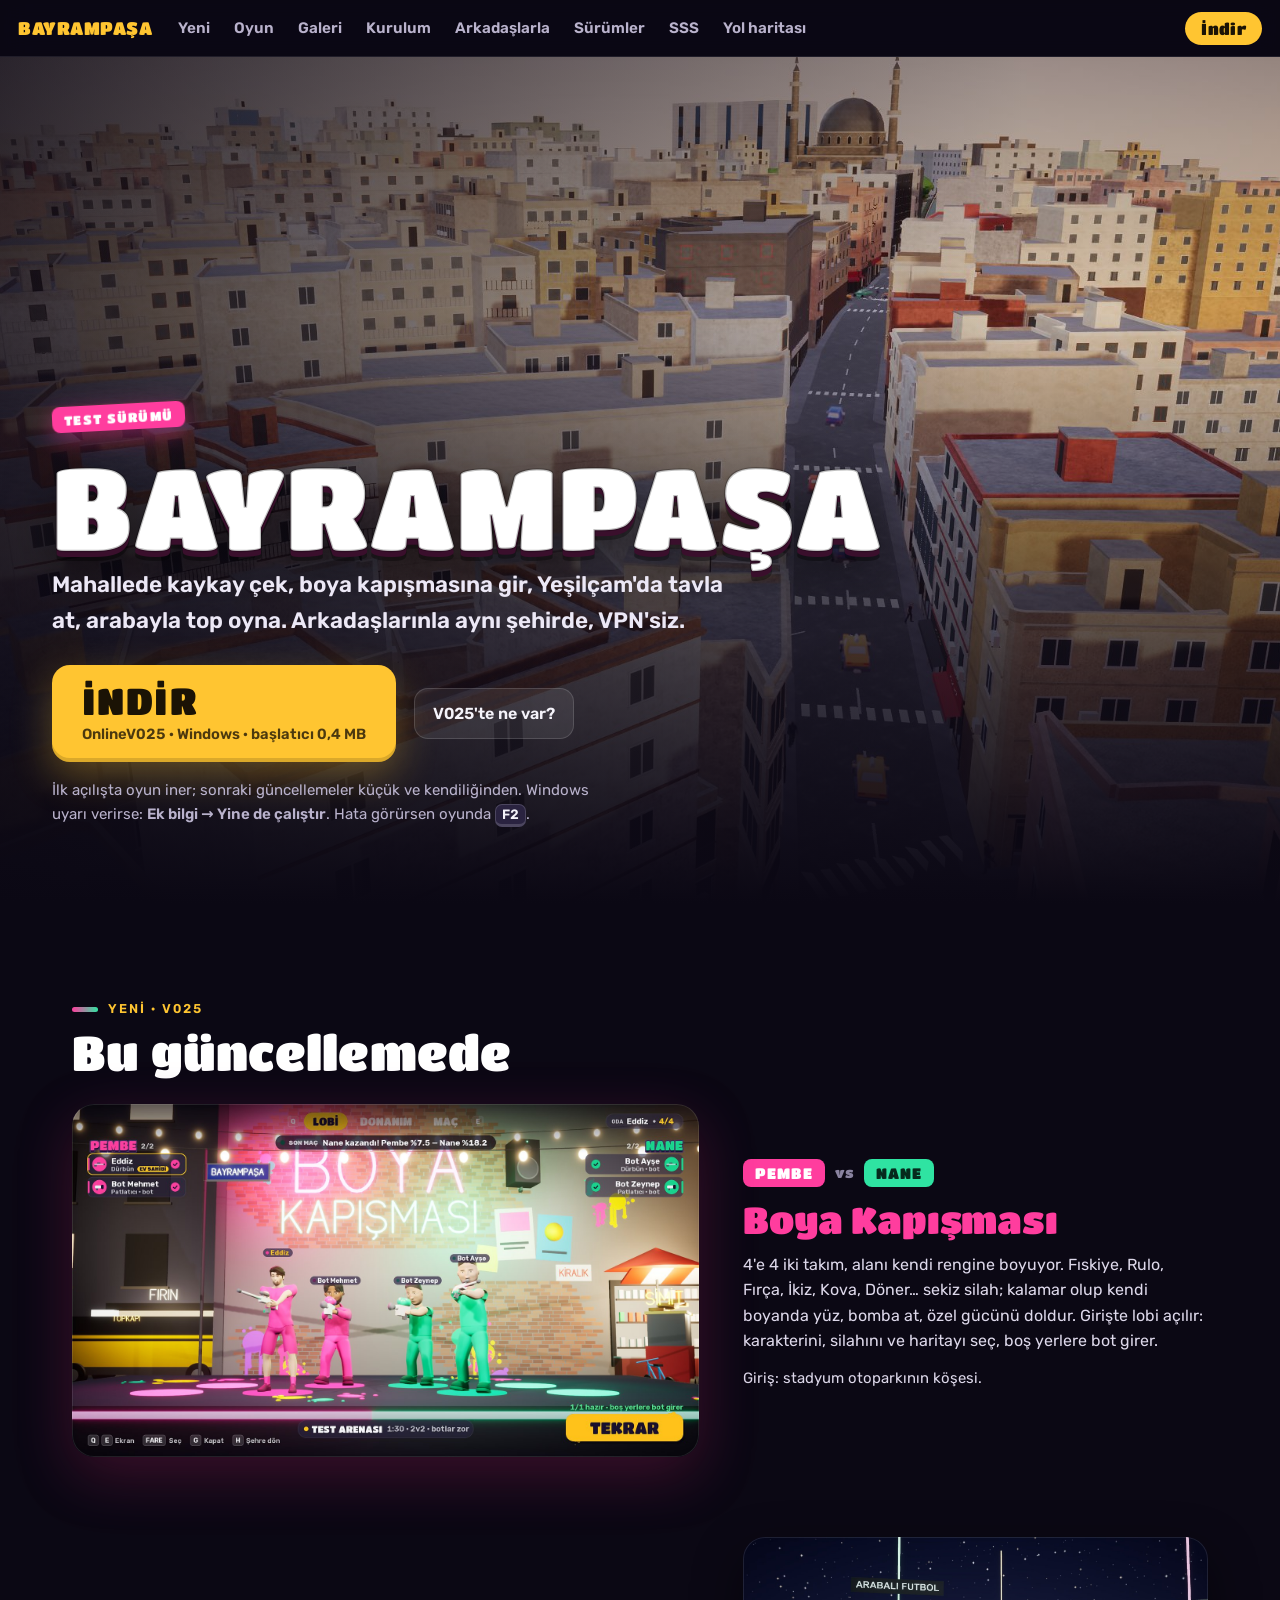
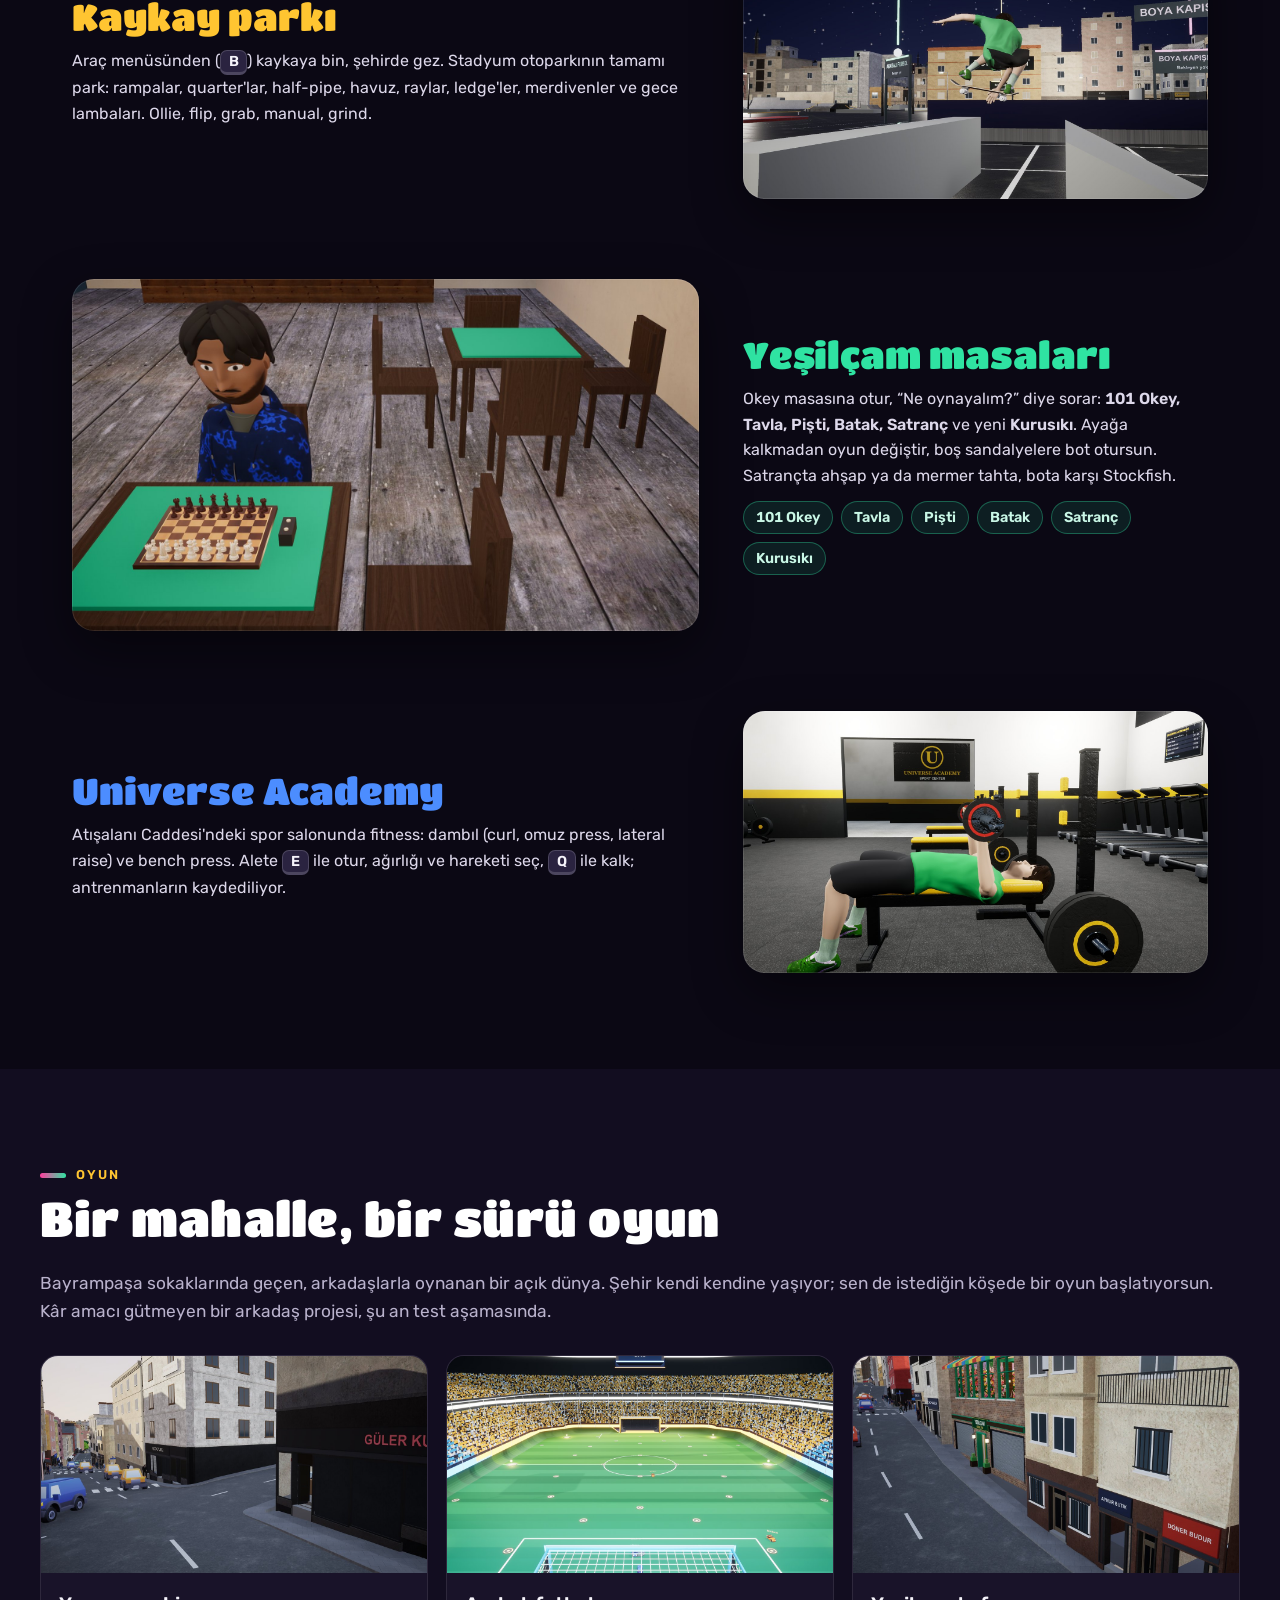
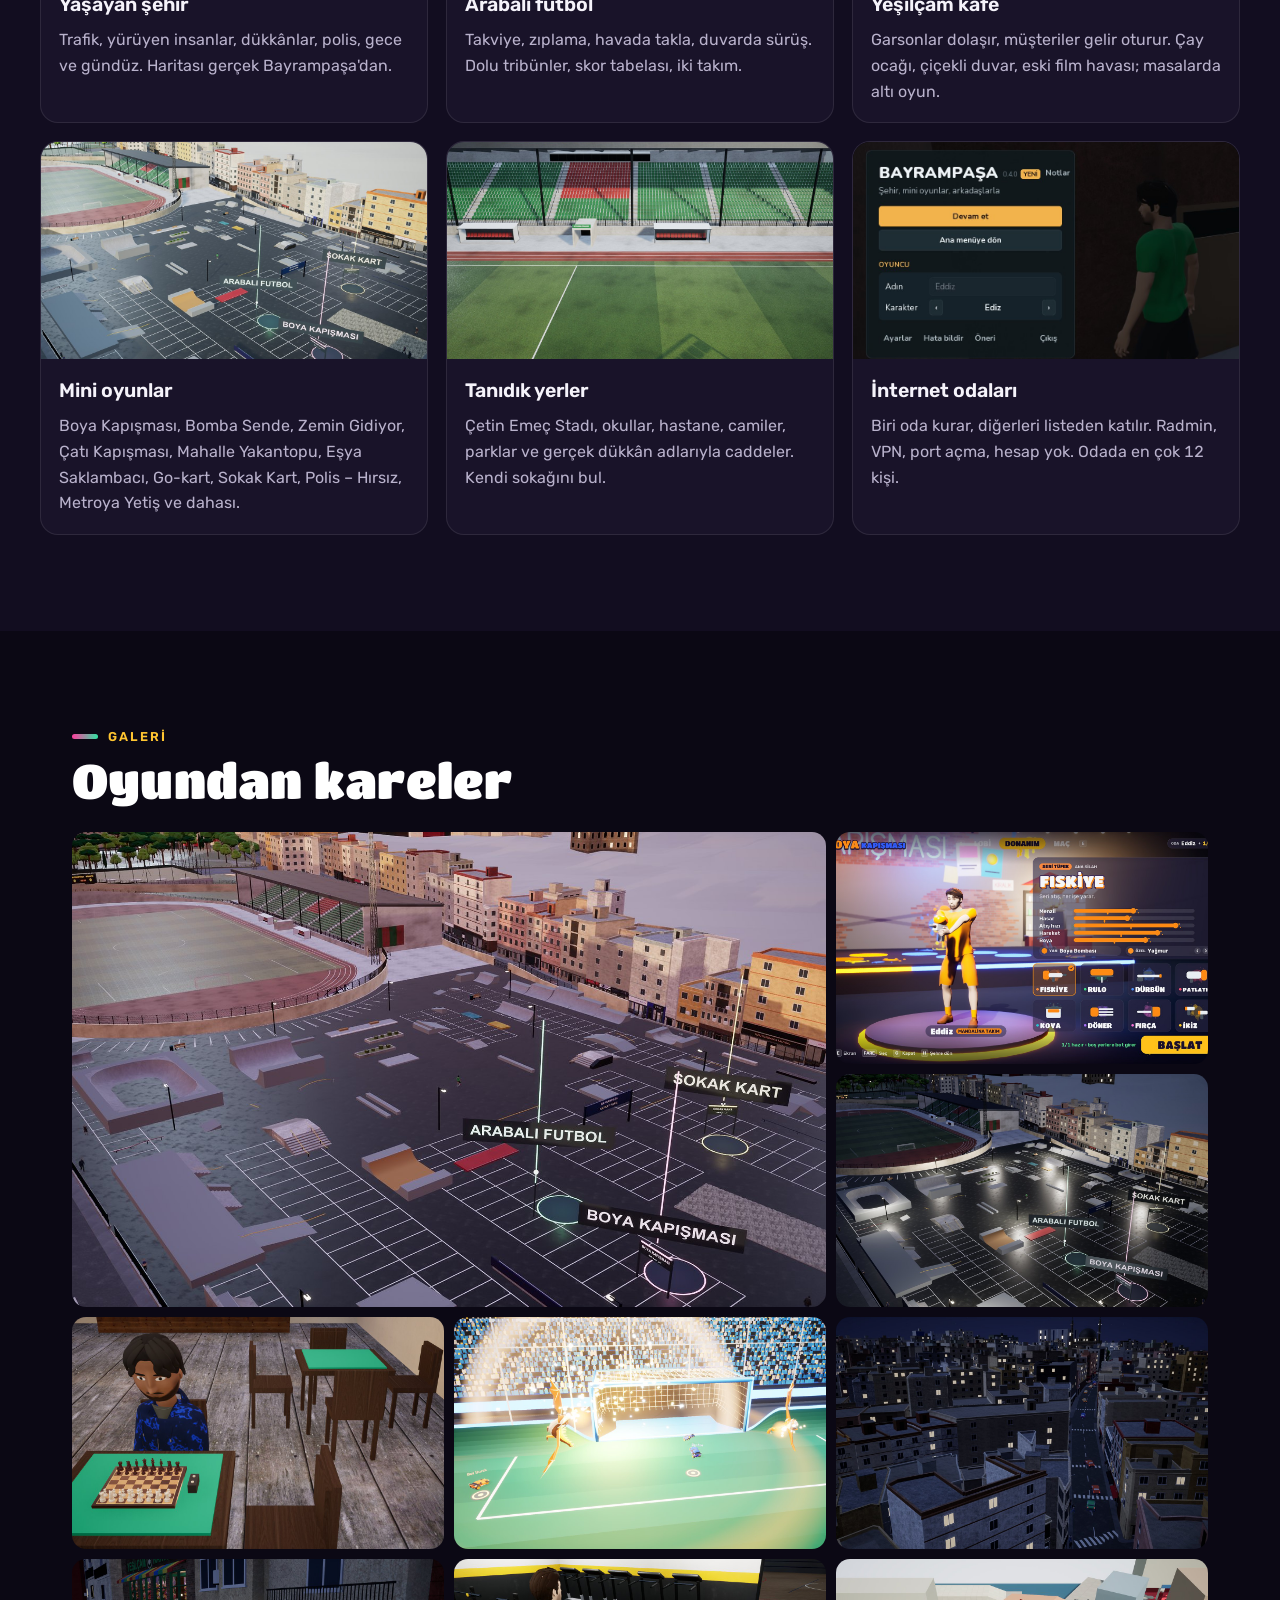
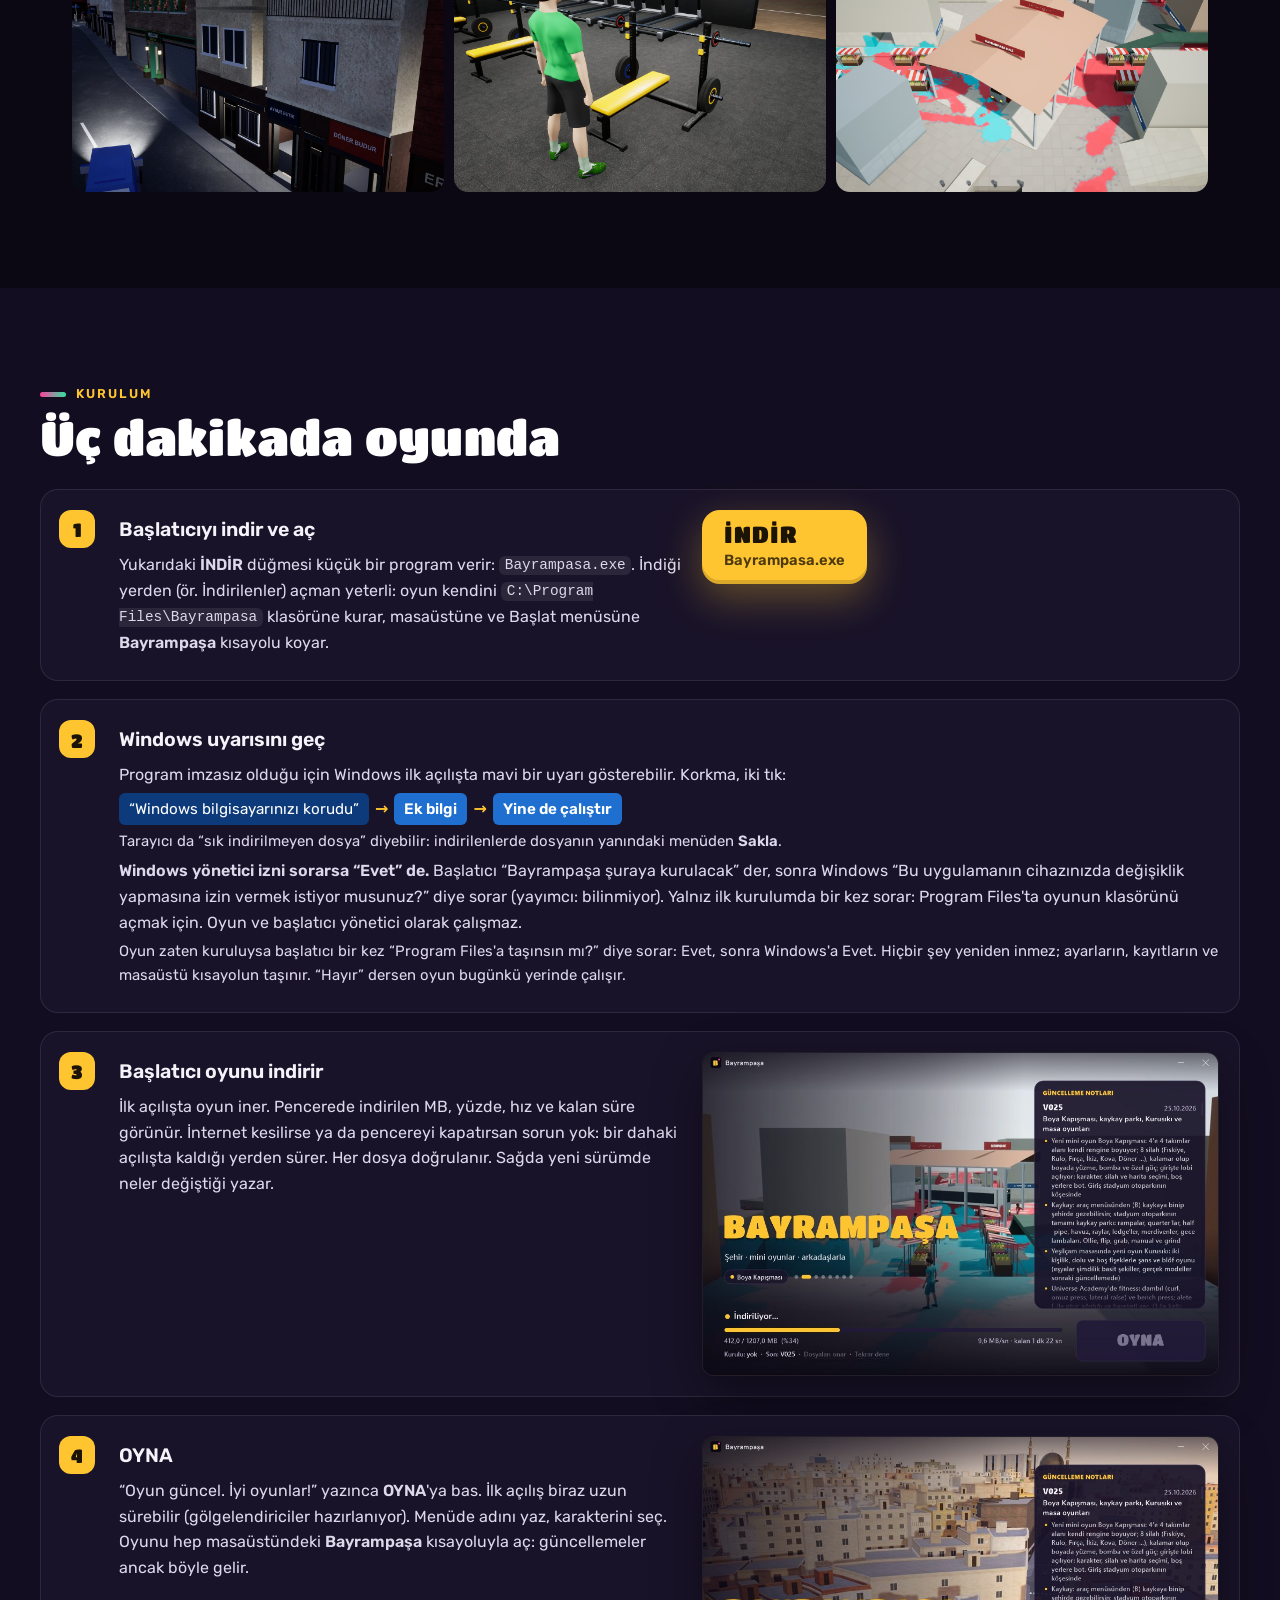
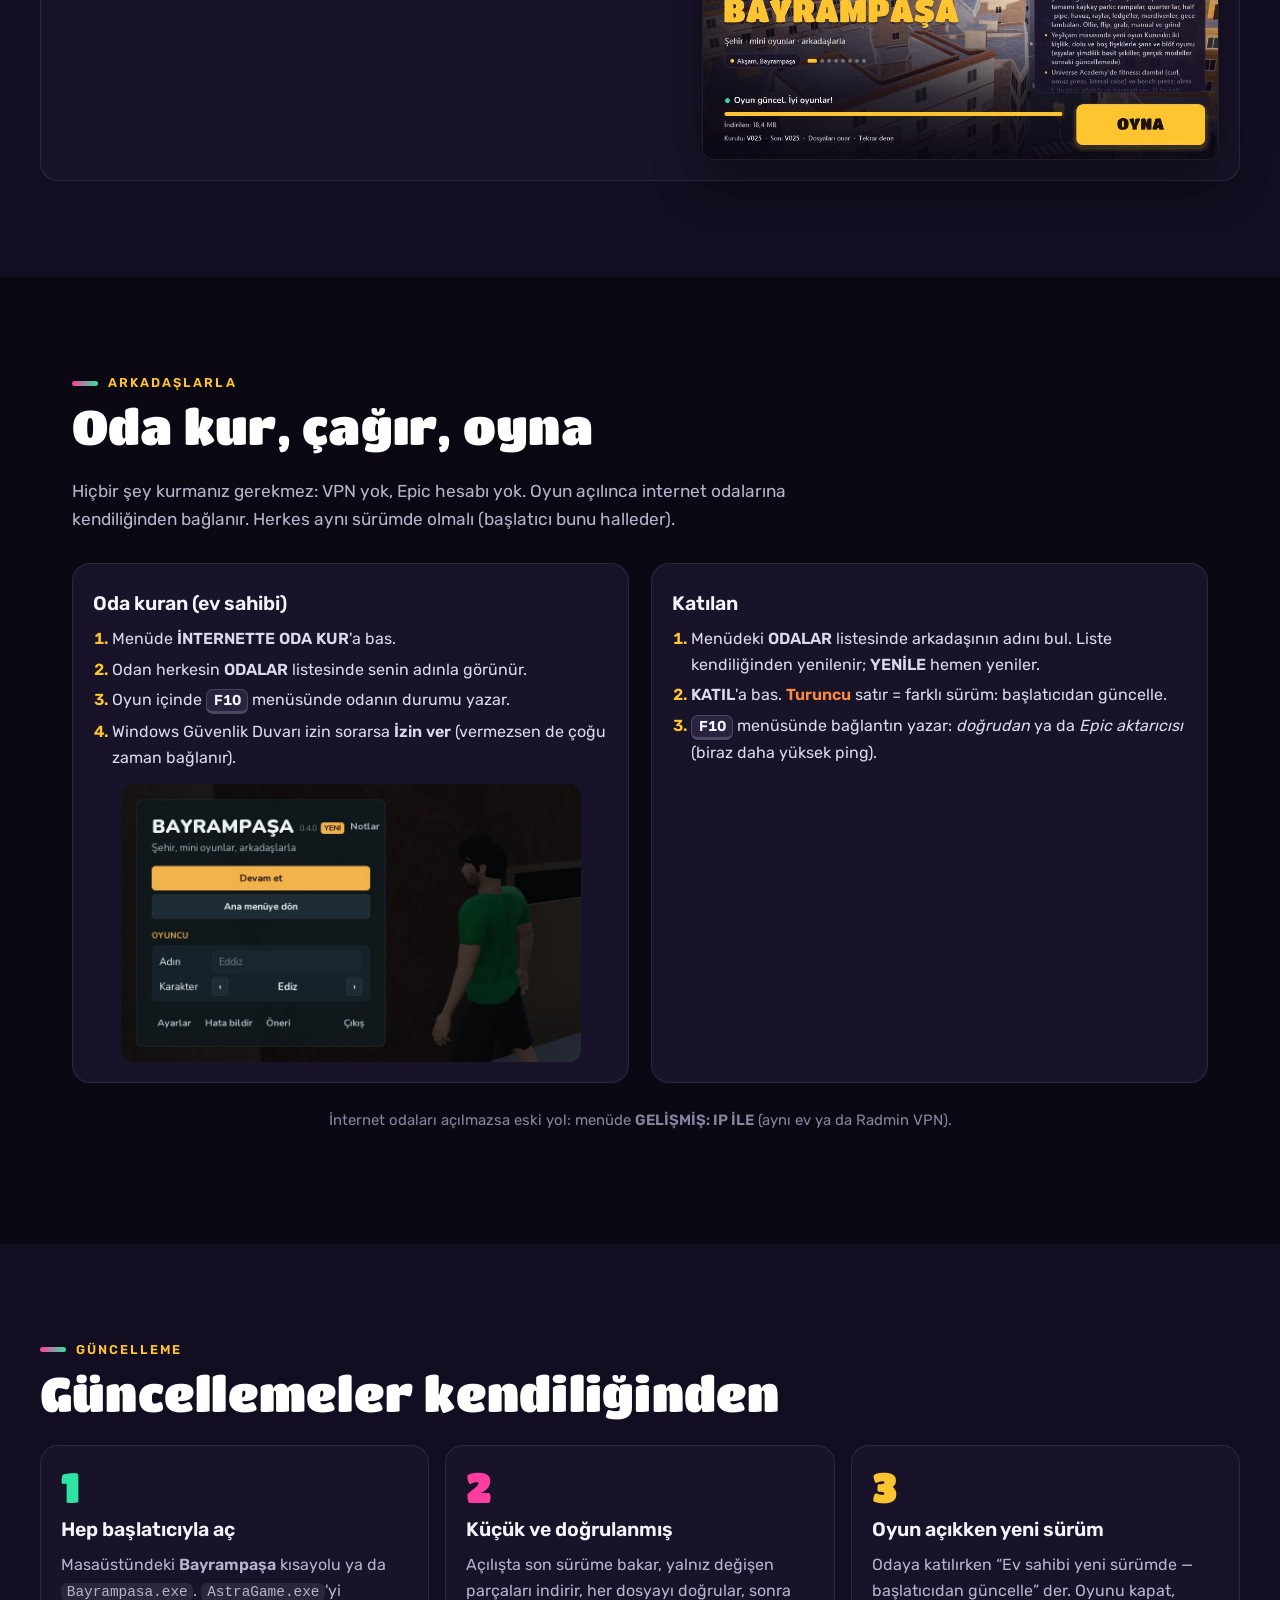
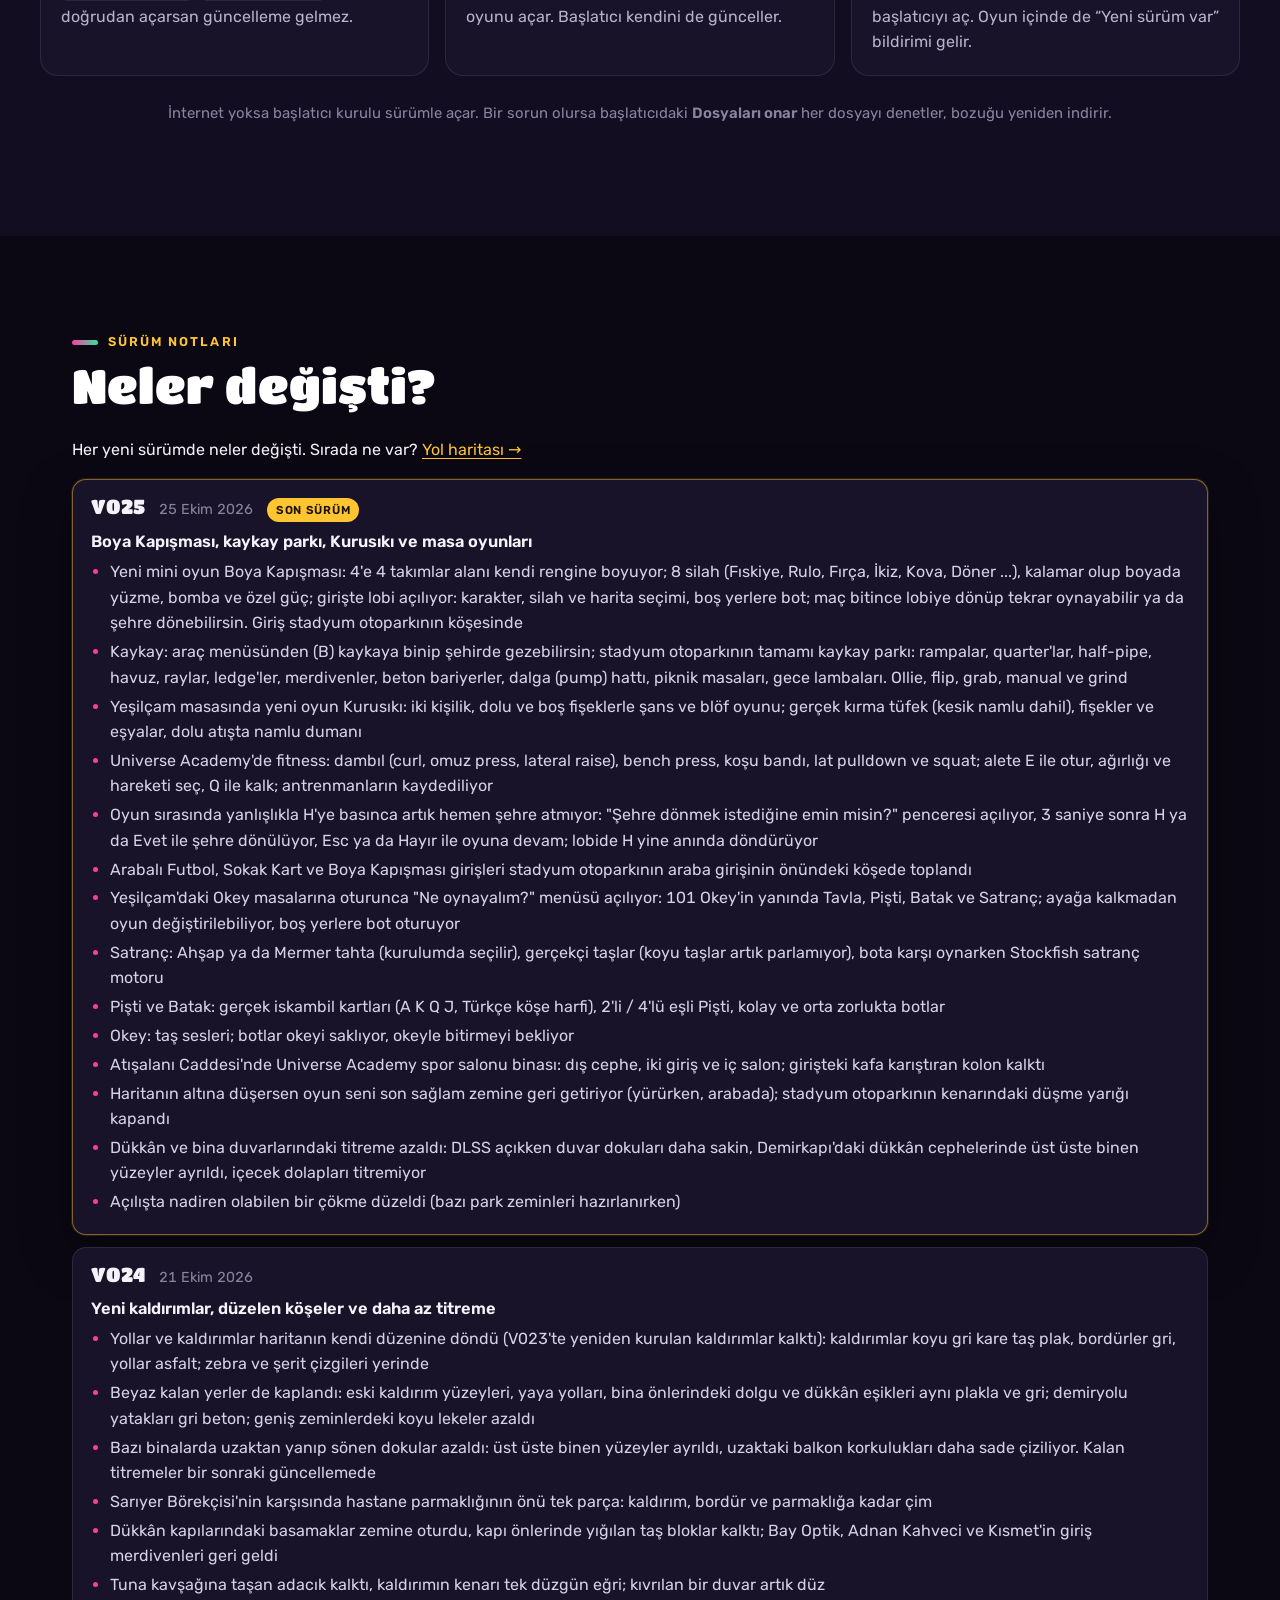
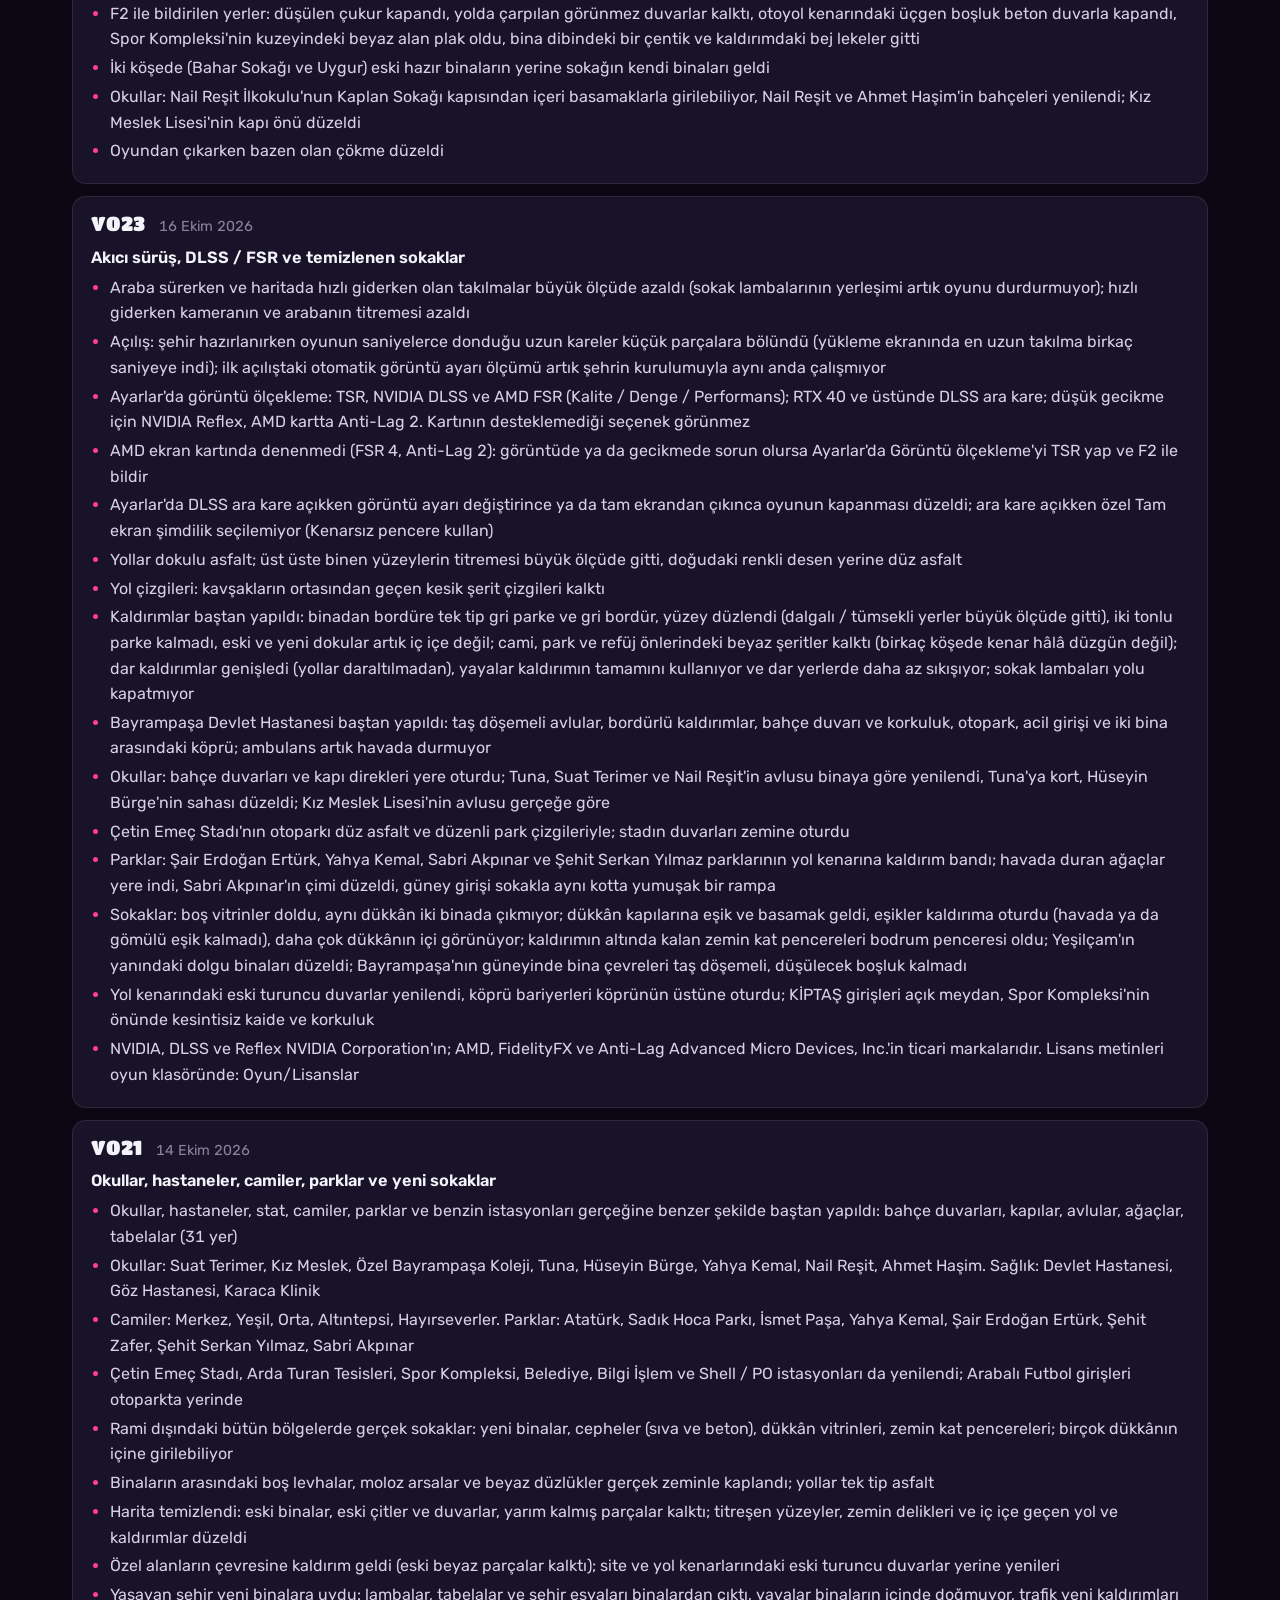
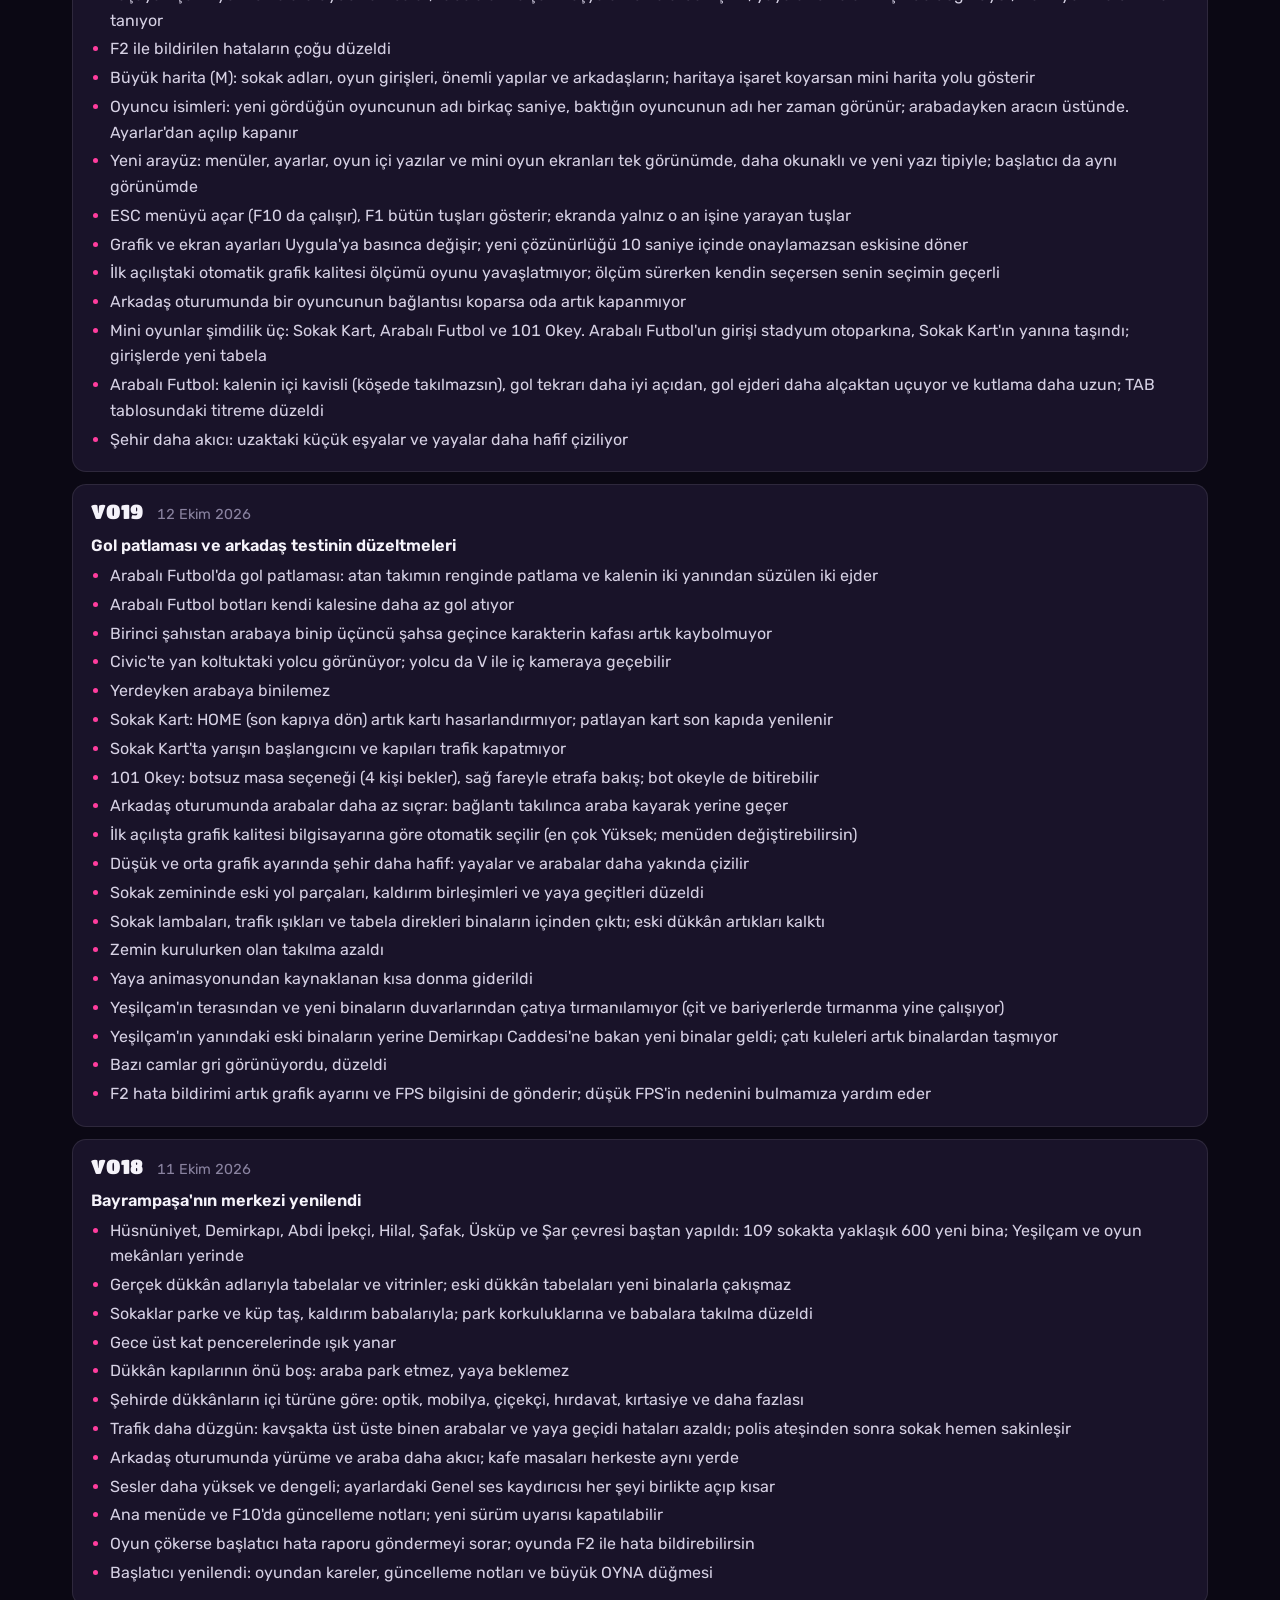
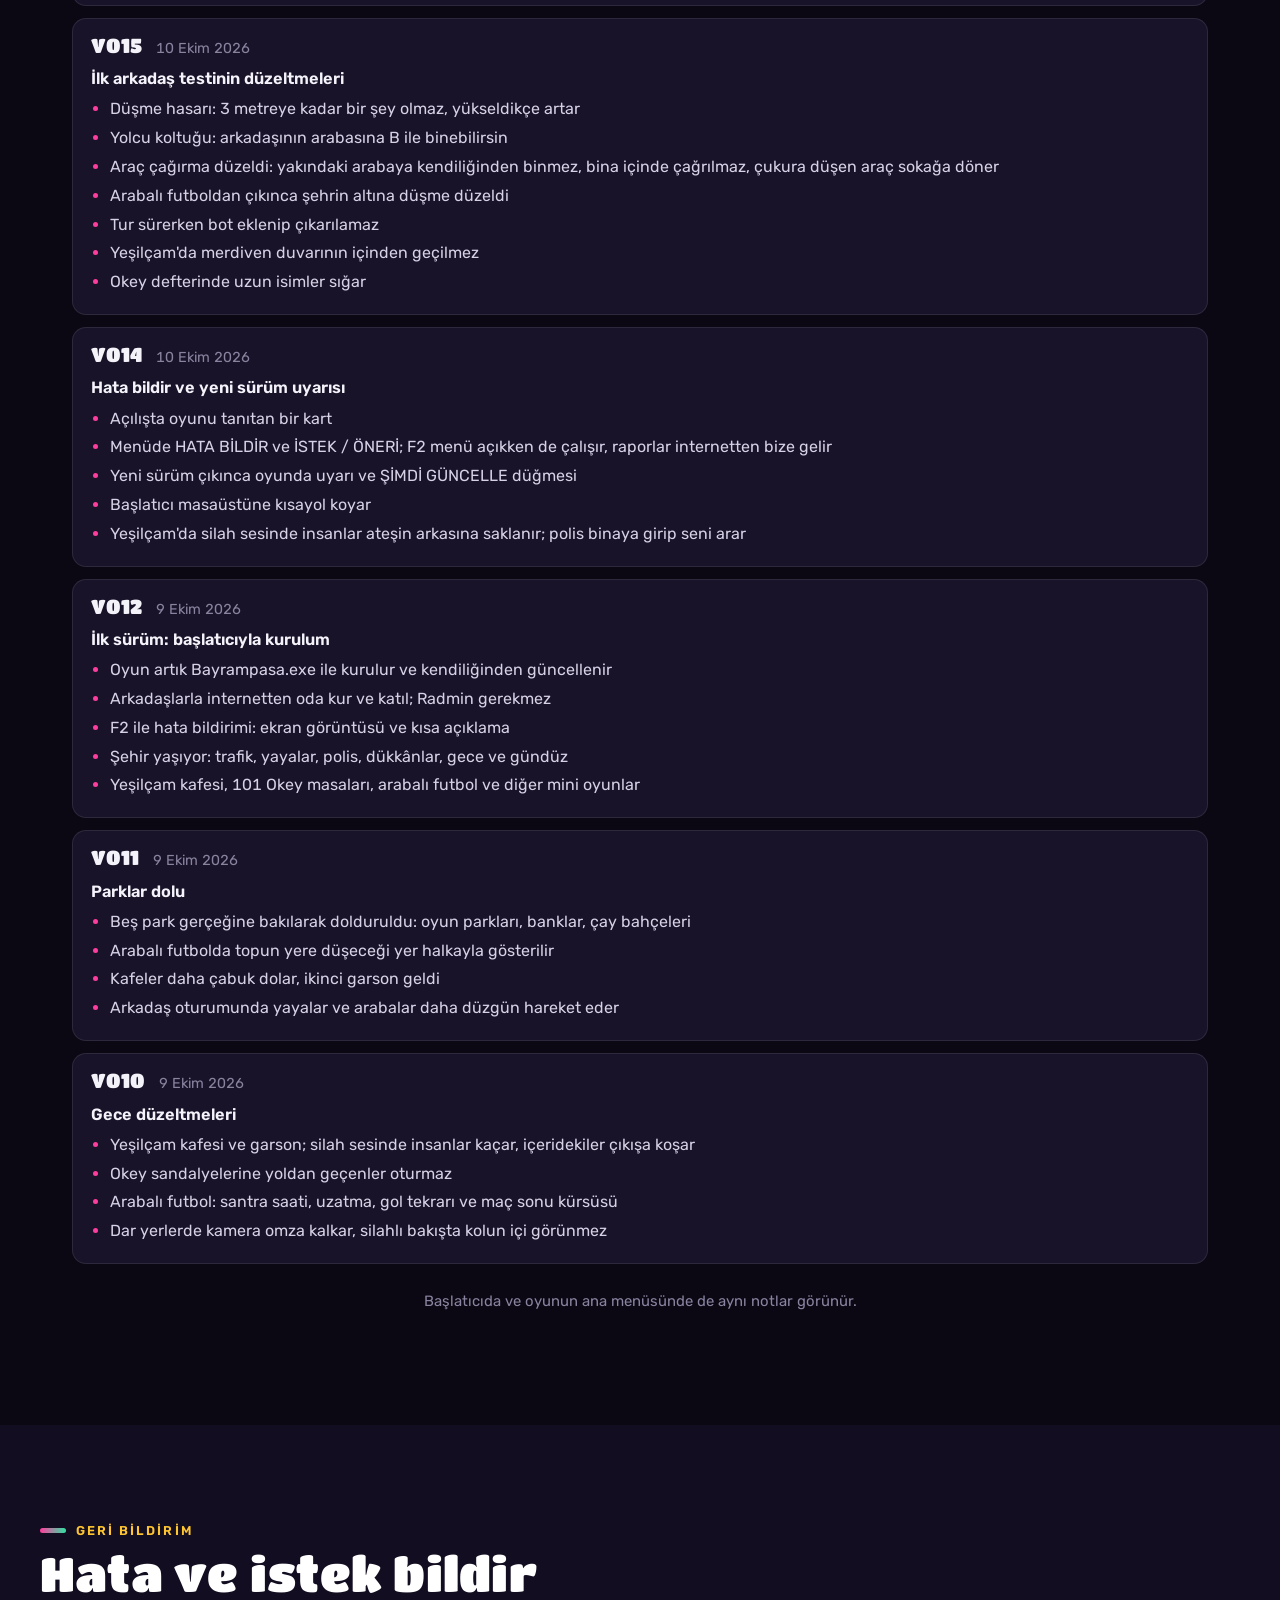
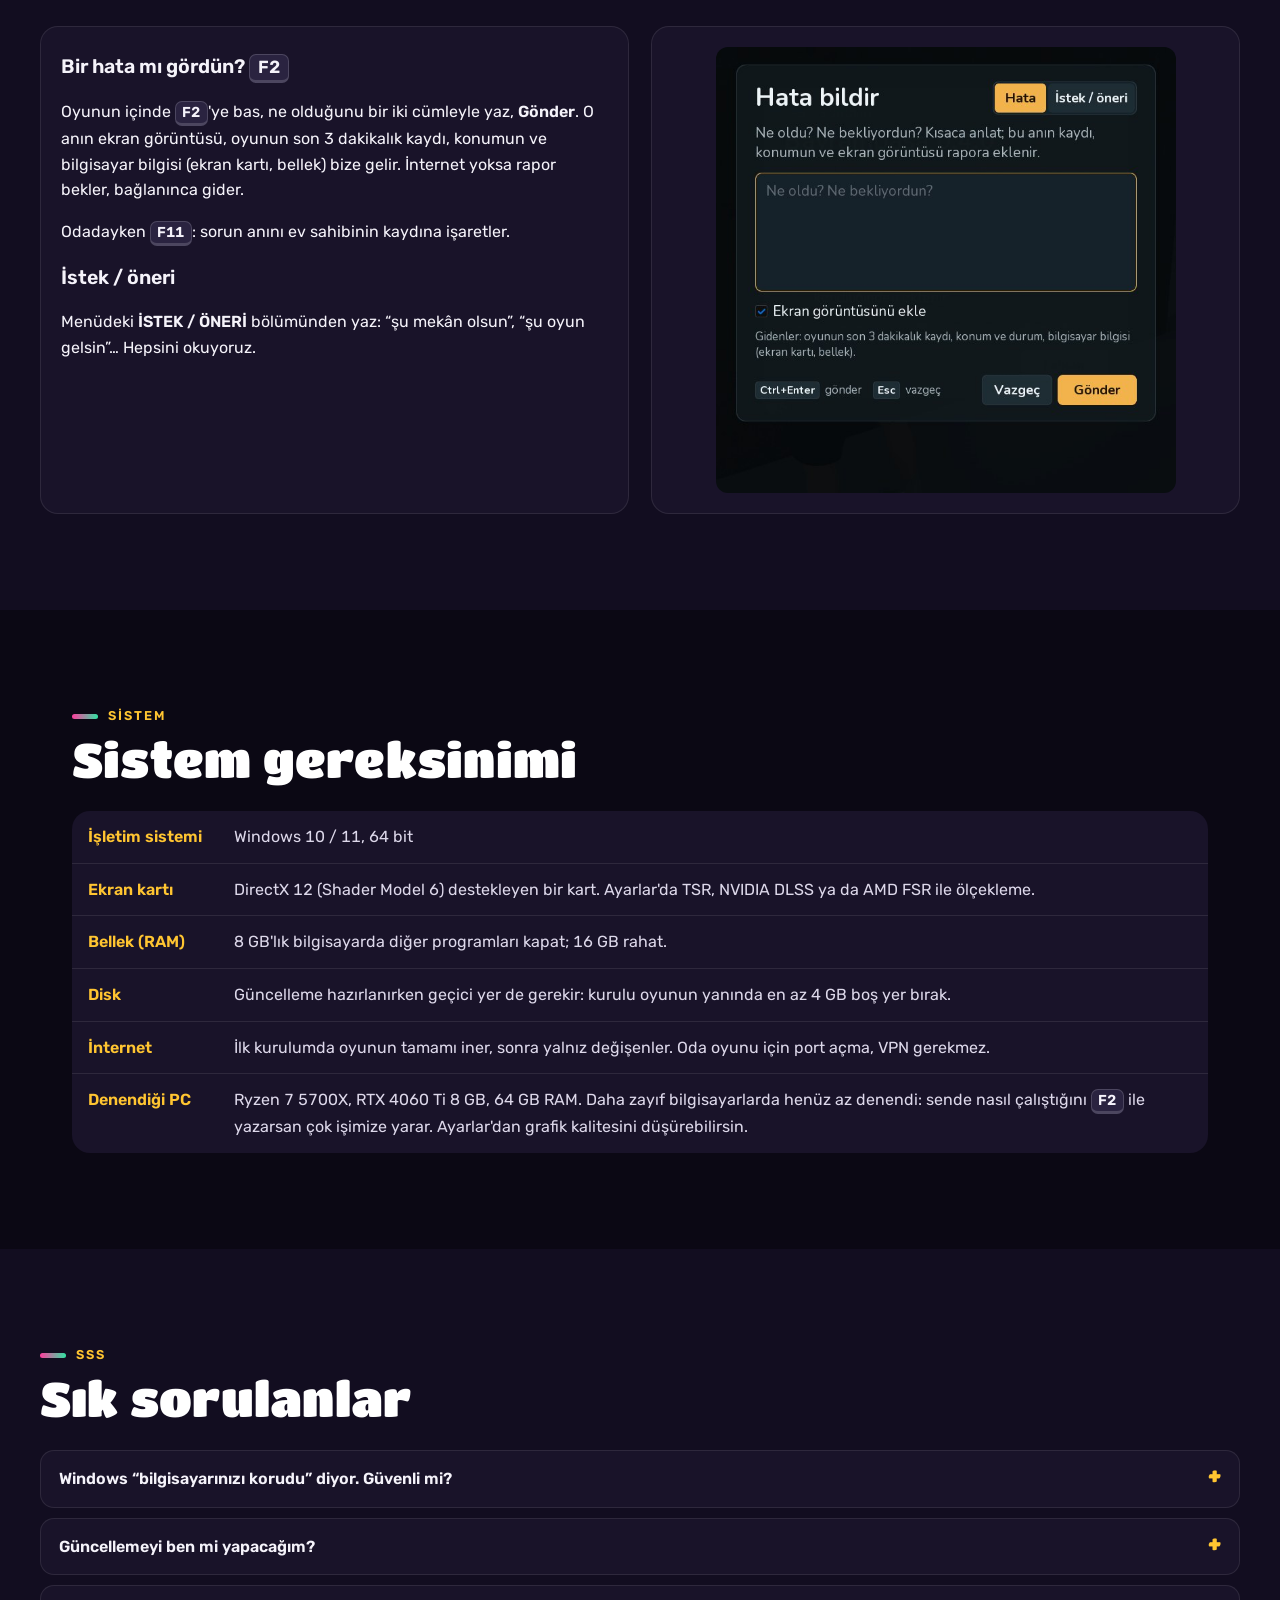
==== site/index.html @ 033542ec "Site: V025 (Boya Kapışması, kaykay parkı, Kurusıkı, Universe Academy; yeni görseller)" ====
<!doctype html>
<html lang="tr">
<head>
<meta charset="utf-8">
<meta name="viewport" content="width=device-width, initial-scale=1, viewport-fit=cover">
<title>Bayrampaşa — arkadaşlarla açık dünya (test sürümü)</title>
<meta name="description" content="Bayrampaşa'da geçen açık dünya: Boya Kapışması, kaykay parkı, Yeşilçam'da tavla, satranç ve okey, arabalı futbol, yaşayan şehir ve VPN'siz internet odaları. Ücretsiz test sürümü.">
<meta name="theme-color" content="#0b0814">
<meta property="og:title" content="Bayrampaşa — test sürümü">
<meta property="og:description" content="Boya Kapışması, kaykay parkı, Yeşilçam masaları, arabalı futbol. Arkadaşlarla internet odaları, VPN gerekmez.">
<meta property="og:image" content="img/og.jpg">
<meta property="og:type" content="website">
<link rel="icon" href="img/simge.svg" type="image/svg+xml">
<link rel="preload" href="font/titan.woff" as="font" type="font/woff" crossorigin>
<link rel="stylesheet" href="stil.css">
</head>
<body>

<header class="ust">
  <a class="logo" href="#ana">BAYRAMPAŞA</a>
  <nav class="menu" aria-label="Bölümler">
    <a href="#yeni">Yeni</a>
    <a href="#oyun">Oyun</a>
    <a href="#galeri">Galeri</a>
    <a href="#kurulum">Kurulum</a>
    <a href="#arkadaslar">Arkadaşlarla</a>
    <a href="#surumler">Sürümler</a>
    <a href="#sss">SSS</a>
    <a href="yol-haritasi.html">Yol haritası</a>
  </nav>
  <a class="ust-indir" href="https://github.com/EddizEge/BayrampashaGame/releases/latest/download/Bayrampasa.exe">İndir</a>
</header>

<main>
<!-- ============================================================ ANA SAYFA -->
<section id="ana" class="kahraman">
  <img class="kahraman-gorsel" src="img/hero.jpg" alt="Akşam üstü Bayrampaşa: güneş batarken apartmanlar, cami ve trafiği akan cadde" fetchpriority="high">
  <div class="kahraman-ic">
    <span class="rozet-test">TEST SÜRÜMÜ</span>
    <h1>BAYRAMPAŞA</h1>
    <p class="slogan">Mahallede kaykay çek, boya kapışmasına gir, Yeşilçam'da tavla at, arabayla top oyna.
      Arkadaşlarınla aynı şehirde, VPN'siz.</p>
    <div class="kahraman-eylem">
      <a class="indir-dugme" id="indir" href="https://github.com/EddizEge/BayrampashaGame/releases/latest/download/Bayrampasa.exe">
        <span class="indir-ust">İNDİR</span>
        <span class="indir-alt"><span data-surum>OnlineV025</span> · Windows · başlatıcı <span data-exe-boyut>0,4 MB</span></span>
      </a>
      <a class="ikincil-dugme" href="#yeni">V025'te ne var?</a>
    </div>
    <p class="kahraman-not">İlk açılışta oyun iner; sonraki güncellemeler küçük ve kendiliğinden.
      Windows uyarı verirse: <b>Ek bilgi → Yine de çalıştır</b>. Hata görürsen oyunda <kbd>F2</kbd>.</p>
  </div>
</section>

<!-- ============================================================ YENİ (V025) -->
<section id="yeni" class="bolum">
  <p class="ust-etiket">Yeni · V025</p>
  <h2>Bu güncellemede</h2>

  <article class="one-cikan boya">
    <figure class="one-gorsel"><img src="img/boya.jpg" alt="Boya Kapışması lobisi: pembe ve nane takımlar boya silahlarıyla sahnede, arkada neon tabela" loading="lazy"></figure>
    <div class="one-yazi">
      <p class="takimlar"><span class="takim pembe">PEMBE</span><span class="vs">vs</span><span class="takim nane">NANE</span></p>
      <h3>Boya Kapışması</h3>
      <p>4'e 4 iki takım, alanı kendi rengine boyuyor. Fıskiye, Rulo, Fırça, İkiz, Kova, Döner… sekiz silah; kalamar olup kendi
        boyanda yüz, bomba at, özel gücünü doldur. Girişte lobi açılır: karakterini, silahını ve haritayı seç, boş yerlere bot girer.</p>
      <p class="ince">Giriş: stadyum otoparkının köşesi.</p>
    </div>
  </article>

  <article class="one-cikan kaykay ters">
    <figure class="one-gorsel"><img src="img/kaykay.jpg" alt="Gece kaykay parkında rampadan havalanıp grab yapan kaykaycı; arkada mini oyun tabelaları" loading="lazy"></figure>
    <div class="one-yazi">
      <h3>Kaykay parkı</h3>
      <p>Araç menüsünden (<kbd>B</kbd>) kaykaya bin, şehirde gez. Stadyum otoparkının tamamı park: rampalar, quarter'lar, half-pipe,
        havuz, raylar, ledge'ler, merdivenler ve gece lambaları. Ollie, flip, grab, manual, grind.</p>
    </div>
  </article>

  <article class="one-cikan masa">
    <figure class="one-gorsel"><img src="img/masa.jpg" alt="Yeşilçam kafede satranç: ahşap tahta, gerçek taşlar, karşıda bot rakip" loading="lazy"></figure>
    <div class="one-yazi">
      <h3>Yeşilçam masaları</h3>
      <p>Okey masasına otur, “Ne oynayalım?” diye sorar: <b>101 Okey, Tavla, Pişti, Batak, Satranç</b> ve yeni
        <b>Kurusıkı</b>. Ayağa kalkmadan oyun değiştir, boş sandalyelere bot otursun. Satrançta ahşap ya da mermer tahta, bota karşı
        Stockfish.</p>
      <ul class="cipler" aria-label="Masa oyunları"><li>101 Okey</li><li>Tavla</li><li>Pişti</li><li>Batak</li><li>Satranç</li><li>Kurusıkı</li></ul>
    </div>
  </article>

  <article class="one-cikan akademi ters">
    <figure class="one-gorsel"><img src="img/akademi.jpg" alt="Universe Academy spor salonunda bench press; arkada salonun logosu ve koşu bantları" loading="lazy"></figure>
    <div class="one-yazi">
      <h3>Universe Academy</h3>
      <p>Atışalanı Caddesi'ndeki spor salonunda fitness: dambıl (curl, omuz press, lateral raise) ve bench press. Alete <kbd>E</kbd> ile
        otur, ağırlığı ve hareketi seç, <kbd>Q</kbd> ile kalk; antrenmanların kaydediliyor.</p>
    </div>
  </article>
</section>

<!-- ============================================================ OYUN HAKKINDA -->
<section id="oyun" class="bolum koyu">
  <p class="ust-etiket">Oyun</p>
  <h2>Bir mahalle, bir sürü oyun</h2>
  <p class="giris">Bayrampaşa sokaklarında geçen, arkadaşlarla oynanan bir açık dünya. Şehir kendi kendine yaşıyor;
    sen de istediğin köşede bir oyun başlatıyorsun. Kâr amacı gütmeyen bir arkadaş projesi, şu an test aşamasında.</p>
  <div class="kartlar">
    <article class="kart">
      <img src="img/cadde.jpg" alt="Kavşakta taksiler ve arabalar, kaldırımda yürüyen insanlar" loading="lazy">
      <h3>Yaşayan şehir</h3>
      <p>Trafik, yürüyen insanlar, dükkânlar, polis, gece ve gündüz. Haritası gerçek Bayrampaşa'dan.</p>
    </article>
    <article class="kart">
      <img src="img/futbol.jpg" alt="Arabalı futbol stadı: dolu tribünler, skor tabelası, iki kale" loading="lazy">
      <h3>Arabalı futbol</h3>
      <p>Takviye, zıplama, havada takla, duvarda sürüş. Dolu tribünler, skor tabelası, iki takım.</p>
    </article>
    <article class="kart">
      <img src="img/yesilcam.jpg" alt="Yeşilçam kafenin önü: rengârenk tente, kaldırımda insanlar, caddede arabalar" loading="lazy">
      <h3>Yeşilçam kafe</h3>
      <p>Garsonlar dolaşır, müşteriler gelir oturur. Çay ocağı, çiçekli duvar, eski film havası; masalarda altı oyun.</p>
    </article>
    <article class="kart">
      <img src="img/mahalle.jpg" alt="Stadyum otoparkı yukarıdan: kaykay parkı ve Arabalı Futbol, Boya Kapışması, Sokak Kart girişleri" loading="lazy">
      <h3>Mini oyunlar</h3>
      <p>Boya Kapışması, Bomba Sende, Zemin Gidiyor, Çatı Kapışması, Mahalle Yakantopu, Eşya Saklambacı, Go-kart, Sokak Kart,
        Polis – Hırsız, Metroya Yetiş ve dahası.</p>
    </article>
    <article class="kart">
      <img src="img/simge.jpg" alt="Çetin Emeç Stadı: yeşil-kırmızı tribün ve pist" loading="lazy">
      <h3>Tanıdık yerler</h3>
      <p>Çetin Emeç Stadı, okullar, hastane, camiler, parklar ve gerçek dükkân adlarıyla caddeler. Kendi sokağını bul.</p>
    </article>
    <article class="kart">
      <img src="img/menu.jpg" alt="Oyun içi menü (F10): Devam et, Ana menüye dön, oyuncu adı ve karakter, Ayarlar / Hata bildir / Öneri" loading="lazy" class="kart-menu">
      <h3>İnternet odaları</h3>
      <p>Biri oda kurar, diğerleri listeden katılır. Radmin, VPN, port açma, hesap yok. Odada en çok 12 kişi.</p>
    </article>
  </div>
</section>

<!-- ============================================================ GALERİ -->
<section id="galeri" class="bolum">
  <p class="ust-etiket">Galeri</p>
  <h2>Oyundan kareler</h2>
  <div class="galeri">
    <a href="img/aksam.jpg"><img src="img/aksam.jpg" alt="Akşam, stadyum ve kaykay parkı yukarıdan" loading="lazy"></a>
    <a href="img/boya-lobi.jpg"><img src="img/boya-lobi.jpg" alt="Boya Kapışması: silah seçimi (Fıskiye, Rulo, Dürbün, Patlatıcı...)" loading="lazy"></a>
    <a href="img/kaykay-gece.jpg"><img src="img/kaykay-gece.jpg" alt="Gece kaykay parkı" loading="lazy"></a>
    <a href="img/satranc.jpg"><img src="img/satranc.jpg" alt="Yeşilçam'da satranç tahtası, saat" loading="lazy"></a>
    <a href="img/futbol-mac.jpg"><img src="img/futbol-mac.jpg" alt="Arabalı futbol: gol! Kalede patlama, havaya uçan arabalar" loading="lazy"></a>
    <a href="img/gece.jpg"><img src="img/gece.jpg" alt="Gece Bayrampaşa: ışıklı pencereler, cami, caddede arabalar" loading="lazy"></a>
    <a href="img/cadde-gece.jpg"><img src="img/cadde-gece.jpg" alt="Gece, Yeşilçam'ın önündeki cadde: farlar ve ışıklı vitrinler" loading="lazy"></a>
    <a href="img/akademi-salon.jpg"><img src="img/akademi-salon.jpg" alt="Universe Academy: koşu bantları, sehpalar, basketbol sahası" loading="lazy"></a>
    <a href="img/boya-mac.jpg"><img src="img/boya-mac.jpg" alt="Boya Kapışması: maçın ortasında yukarıdan boyanmış pazar yeri" loading="lazy"></a>
  </div>
</section>

<!-- ============================================================ KURULUM -->
<section id="kurulum" class="bolum koyu">
  <p class="ust-etiket">Kurulum</p>
  <h2>Üç dakikada oyunda</h2>
  <ol class="adimlar">
    <li class="adim">
      <div class="adim-yazi">
        <h3>Başlatıcıyı indir ve aç</h3>
        <p>Yukarıdaki <b>İNDİR</b> düğmesi küçük bir program verir: <code>Bayrampasa.exe</code>. İndiği yerden (ör. İndirilenler)
          açman yeterli: oyun kendini <code>C:\Program Files\Bayrampasa</code> klasörüne kurar, masaüstüne ve Başlat menüsüne
          <b>Bayrampaşa</b> kısayolu koyar.</p>
      </div>
      <div class="adim-gorsel"><a class="indir-dugme kucuk" href="https://github.com/EddizEge/BayrampashaGame/releases/latest/download/Bayrampasa.exe">
        <span class="indir-ust">İNDİR</span><span class="indir-alt">Bayrampasa.exe</span></a></div>
    </li>
    <li class="adim">
      <div class="adim-yazi">
        <h3>Windows uyarısını geç</h3>
        <p>Program imzasız olduğu için Windows ilk açılışta mavi bir uyarı gösterebilir. Korkma, iki tık:</p>
        <p class="yol"><span>“Windows bilgisayarınızı korudu”</span><i>→</i><span><b>Ek bilgi</b></span><i>→</i><span><b>Yine de çalıştır</b></span></p>
        <p class="ince">Tarayıcı da “sık indirilmeyen dosya” diyebilir: indirilenlerde dosyanın yanındaki menüden <b>Sakla</b>.</p>
        <p><b>Windows yönetici izni sorarsa “Evet” de.</b> Başlatıcı “Bayrampaşa şuraya kurulacak” der, sonra Windows
          “Bu uygulamanın cihazınızda değişiklik yapmasına izin vermek istiyor musunuz?” diye sorar (yayımcı: bilinmiyor).
          Yalnız ilk kurulumda bir kez sorar: Program Files'ta oyunun klasörünü açmak için. Oyun ve başlatıcı yönetici olarak çalışmaz.</p>
        <p class="ince">Oyun zaten kuruluysa başlatıcı bir kez “Program Files'a taşınsın mı?” diye sorar: Evet, sonra Windows'a Evet.
          Hiçbir şey yeniden inmez; ayarların, kayıtların ve masaüstü kısayolun taşınır. “Hayır” dersen oyun bugünkü yerinde çalışır.</p>
      </div>
    </li>
    <li class="adim">
      <div class="adim-yazi">
        <h3>Başlatıcı oyunu indirir</h3>
        <p>İlk açılışta oyun iner. Pencerede indirilen MB, yüzde, hız ve kalan süre görünür. İnternet kesilirse
          ya da pencereyi kapatırsan sorun yok: bir dahaki açılışta kaldığı yerden sürer. Her dosya doğrulanır.
          Sağda yeni sürümde neler değiştiği yazar.</p>
      </div>
      <figure class="adim-gorsel pencere"><img src="img/baslatici-indiriyor.jpg" alt="Başlatıcı penceresi: arkada oyundan bir kare, oyun iniyor: indirilen MB, yüzde, hız ve kalan süre; sağda güncelleme notları" loading="lazy" width="960" height="600"></figure>
    </li>
    <li class="adim">
      <div class="adim-yazi">
        <h3>OYNA</h3>
        <p>“Oyun güncel. İyi oyunlar!” yazınca <b>OYNA</b>'ya bas. İlk açılış biraz uzun sürebilir (gölgelendiriciler
          hazırlanıyor). Menüde adını yaz, karakterini seç. Oyunu hep masaüstündeki <b>Bayrampaşa</b> kısayoluyla aç:
          güncellemeler ancak böyle gelir.</p>
      </div>
      <figure class="adim-gorsel pencere"><img src="img/baslatici-hazir.jpg" alt="Başlatıcı penceresi: Oyun güncel. İyi oyunlar! Büyük OYNA düğmesi, sağda güncelleme notları" loading="lazy" width="960" height="600"></figure>
    </li>
  </ol>
</section>

<!-- ============================================================ ARKADAŞLARLA -->
<section id="arkadaslar" class="bolum">
  <p class="ust-etiket">Arkadaşlarla</p>
  <h2>Oda kur, çağır, oyna</h2>
  <p class="giris">Hiçbir şey kurmanız gerekmez: VPN yok, Epic hesabı yok. Oyun açılınca internet odalarına kendiliğinden bağlanır.
    Herkes aynı sürümde olmalı (başlatıcı bunu halleder).</p>
  <div class="iki-sutun">
    <div class="sutun">
      <h3>Oda kuran (ev sahibi)</h3>
      <ol class="kucuk-adim">
        <li>Menüde <b>İNTERNETTE ODA KUR</b>'a bas.</li>
        <li>Odan herkesin <b>ODALAR</b> listesinde senin adınla görünür.</li>
        <li>Oyun içinde <kbd>F10</kbd> menüsünde odanın durumu yazar.</li>
        <li>Windows Güvenlik Duvarı izin sorarsa <b>İzin ver</b> (vermezsen de çoğu zaman bağlanır).</li>
      </ol>
      <figure><img src="img/menu.jpg" alt="Oyun içi menü (F10): odadayken odanın durumu da burada yazar" loading="lazy"></figure>
    </div>
    <div class="sutun">
      <h3>Katılan</h3>
      <ol class="kucuk-adim">
        <li>Menüdeki <b>ODALAR</b> listesinde arkadaşının adını bul. Liste kendiliğinden yenilenir; <b>YENİLE</b> hemen yeniler.</li>
        <li><b>KATIL</b>'a bas. <span class="turuncu">Turuncu</span> satır = farklı sürüm: başlatıcıdan güncelle.</li>
        <li><kbd>F10</kbd> menüsünde bağlantın yazar: <i>doğrudan</i> ya da <i>Epic aktarıcısı</i> (biraz daha yüksek ping).</li>
      </ol>
    </div>
  </div>
  <p class="ince ortali">İnternet odaları açılmazsa eski yol: menüde <b>GELİŞMİŞ: IP İLE</b> (aynı ev ya da Radmin VPN).</p>
</section>

<!-- ============================================================ GÜNCELLEMELER -->
<section id="guncelleme" class="bolum koyu">
  <p class="ust-etiket">Güncelleme</p>
  <h2>Güncellemeler kendiliğinden</h2>
  <div class="uclu">
    <div class="bilgi"><span class="bilgi-sayi">1</span><h3>Hep başlatıcıyla aç</h3>
      <p>Masaüstündeki <b>Bayrampaşa</b> kısayolu ya da <code>Bayrampasa.exe</code>. <code>AstraGame.exe</code>'yi doğrudan açarsan güncelleme gelmez.</p></div>
    <div class="bilgi"><span class="bilgi-sayi">2</span><h3>Küçük ve doğrulanmış</h3>
      <p>Açılışta son sürüme bakar, yalnız değişen parçaları indirir, her dosyayı doğrular, sonra oyunu açar.
        Başlatıcı kendini de günceller.</p></div>
    <div class="bilgi"><span class="bilgi-sayi">3</span><h3>Oyun açıkken yeni sürüm</h3>
      <p>Odaya katılırken “Ev sahibi yeni sürümde — başlatıcıdan güncelle” der. Oyunu kapat, başlatıcıyı aç.
        Oyun içinde de “Yeni sürüm var” bildirimi gelir.</p></div>
  </div>
  <p class="ince ortali">İnternet yoksa başlatıcı kurulu sürümle açar. Bir sorun olursa başlatıcıdaki <b>Dosyaları onar</b> her dosyayı denetler, bozuğu yeniden indirir.</p>
</section>

<!-- ============================================================ SÜRÜM NOTLARI -->
<section id="surumler" class="bolum">
  <p class="ust-etiket">Sürüm notları</p>
  <h2>Neler değişti?</h2>
  <p>Her yeni sürümde neler değişti. Sırada ne var? <a href="yol-haritasi.html">Yol haritası →</a></p>
  <div id="surum-listesi" class="surum-listesi" aria-live="polite"></div>
  <p class="ince ortali" id="surum-kaynak">Liste GitHub'dan canlı okunur.</p>
  <script type="application/json" id="yedek-surumler">
  [{"tag_name": "OnlineV025", "published_at": "2026-10-25T20:00:00Z",
    "body": "Boya Kapışması, kaykay parkı, Kurusıkı ve masa oyunları (Tavla, Pişti, Batak, Satranç), Universe Academy'de fitness."}]
  </script>
</section>

<!-- ============================================================ HATA BİLDİR -->
<section id="bildir" class="bolum koyu">
  <p class="ust-etiket">Geri bildirim</p>
  <h2>Hata ve istek bildir</h2>
  <div class="iki-sutun">
    <div class="sutun">
      <h3>Bir hata mı gördün? <kbd>F2</kbd></h3>
      <p>Oyunun içinde <kbd>F2</kbd>'ye bas, ne olduğunu bir iki cümleyle yaz, <b>Gönder</b>. O anın ekran görüntüsü,
        oyunun son 3 dakikalık kaydı, konumun ve bilgisayar bilgisi (ekran kartı, bellek) bize gelir. İnternet yoksa
        rapor bekler, bağlanınca gider.</p>
      <p>Odadayken <kbd>F11</kbd>: sorun anını ev sahibinin kaydına işaretler.</p>
      <h3>İstek / öneri</h3>
      <p>Menüdeki <b>İSTEK / ÖNERİ</b> bölümünden yaz: “şu mekân olsun”, “şu oyun gelsin”… Hepsini okuyoruz.</p>
    </div>
    <figure class="sutun"><img src="img/f2.jpg" alt="Oyun içi Hata bildir penceresi (F2): Hata / İstek-öneri, açıklama kutusu, ekran görüntüsünü ekle, Gönder" loading="lazy"></figure>
  </div>
</section>

<!-- ============================================================ SİSTEM -->
<section id="sistem" class="bolum">
  <p class="ust-etiket">Sistem</p>
  <h2>Sistem gereksinimi</h2>
  <div class="tablo-kap">
  <table class="tablo">
    <tbody>
      <tr><th>İşletim sistemi</th><td>Windows 10 / 11, 64 bit</td></tr>
      <tr><th>Ekran kartı</th><td>DirectX 12 (Shader Model 6) destekleyen bir kart. Ayarlar'da TSR, NVIDIA DLSS ya da AMD FSR ile ölçekleme.</td></tr>
      <tr><th>Bellek (RAM)</th><td>8 GB'lık bilgisayarda diğer programları kapat; 16 GB rahat.</td></tr>
      <tr><th>Disk</th><td>Güncelleme hazırlanırken geçici yer de gerekir: kurulu oyunun yanında en az 4 GB boş yer bırak.</td></tr>
      <tr><th>İnternet</th><td>İlk kurulumda oyunun tamamı iner, sonra yalnız değişenler. Oda oyunu için port açma, VPN gerekmez.</td></tr>
      <tr><th>Denendiği PC</th><td>Ryzen 7 5700X, RTX 4060 Ti 8 GB, 64 GB RAM. Daha zayıf bilgisayarlarda henüz az denendi: sende nasıl
        çalıştığını <kbd>F2</kbd> ile yazarsan çok işimize yarar. Ayarlar'dan grafik kalitesini düşürebilirsin.</td></tr>
    </tbody>
  </table>
  </div>
</section>

<!-- ============================================================ SSS -->
<section id="sss" class="bolum koyu">
  <p class="ust-etiket">SSS</p>
  <h2>Sık sorulanlar</h2>
  <div class="sss">
    <details><summary>Windows “bilgisayarınızı korudu” diyor. Güvenli mi?</summary>
      <p>Program imzasız (imza ücretli) ve az indirildiği için Windows uyarı veriyor. <b>Ek bilgi → Yine de çalıştır</b>.
        Başlatıcı yalnız bu sitenin bağlı olduğu GitHub deposundan indirir ve her dosyayı SHA-256 ile doğrular.</p></details>
    <details><summary>Güncellemeyi ben mi yapacağım?</summary>
      <p>Hayır. Oyunu her zaman başlatıcıyla (masaüstündeki Bayrampaşa kısayolu) aç; yeni sürüm varsa kendiliğinden ve
        yalnız değişen kısmı indirir.</p></details>
    <details><summary>Arkadaşımın odasını listede göremiyorum.</summary>
      <p>İkiniz de başlatıcıyla açıp aynı sürüme geçin; ODALAR'da <b>YENİLE</b>'ye basın. Ev sahibinin oyunu açık ve odada olmalı.
        Hâlâ yoksa: menüde <b>GELİŞMİŞ: IP İLE</b> (aynı ev ya da Radmin VPN).</p></details>
    <details><summary>Satır turuncu, “farklı sürüm” diyor.</summary>
      <p>Biriniz eski sürümde. Oyunu kapatın, başlatıcıyı açın, güncellesin.</p></details>
    <details><summary>Boya Kapışması'na, kaykaya, masalara nasıl giderim?</summary>
      <p>Boya Kapışması, Arabalı Futbol ve Sokak Kart girişleri stadyum otoparkının araba girişinin önündeki köşede; otoparkın tamamı kaykay
        parkı (kaykaya araç menüsünden, <kbd>B</kbd>). Masa oyunları Yeşilçam kafede, fitness Atışalanı Caddesi'ndeki Universe Academy'de.</p></details>
    <details><summary>F2 ile gönderdiğim rapor nereye gidiyor?</summary>
      <p>Oyunun geliştiricisinin kendi sunucusuna. İçinde yazdığın açıklama, istersen ekran görüntüsü, oyunun son 3 dakikalık
        kaydı, oyundaki konumun ve bilgisayar bilgisi (ekran kartı, bellek) var. Yalnız hataları bulmak için kullanılır.</p></details>
    <details><summary>“Eksik bileşen” / VCRUNTIME hatası alıyorum.</summary>
      <p><code>C:\Program Files\Bayrampasa\Oyun\Engine\Extras\Redist\en-us\vc_redist.x64.exe</code> dosyasını bir kez kur, sonra yeniden aç.</p></details>
    <details><summary>Oyun nereye kuruluyor, nasıl silerim?</summary>
      <p><code>C:\Program Files\Bayrampasa</code> klasörüne. Silmek için Windows <b>Ayarlar → Uygulamalar → Bayrampaşa → Kaldır</b>:
        oyun, ayarları, kayıtları ve kısayolları silinir.</p></details>
    <details><summary>Oyun bir şey bozuldu gibi davranıyor.</summary>
      <p>Başlatıcıda <b>Dosyaları onar</b>'a bas: bütün dosyaları doğrular, bozuk ya da eksik olanı yeniden indirir. Sonra <kbd>F2</kbd> ile anlat.</p></details>
  </div>
</section>

<!-- ============================================================ SON ÇAĞRI -->
<section class="son-cagri">
  <img class="son-gorsel" src="img/gece.jpg" alt="" loading="lazy">
  <div class="son-ic">
    <h2>Mahalle seni bekliyor</h2>
    <a class="indir-dugme" href="https://github.com/EddizEge/BayrampashaGame/releases/latest/download/Bayrampasa.exe">
      <span class="indir-ust">İNDİR</span><span class="indir-alt"><span data-surum>OnlineV025</span> · ücretsiz</span></a>
  </div>
</section>
</main>

<!-- ============================================================ ALT BİLGİ -->
<footer class="alt">
  <p class="alt-baslik">BAYRAMPAŞA <span class="rozet-test kucuk">TEST</span></p>
  <p>Kâr amacı gütmeyen bir arkadaş projesi. Ücretsiz; reklam, satış, izleme yok.</p>
  <p class="atif">Harita verisi © <a href="https://www.openstreetmap.org/copyright">OpenStreetMap</a> katkıcıları (ODbL).
    Şehir, mobilya ve ses parçaları: <a href="https://www.kenney.nl">Kenney</a> (CC0). Animasyonlar: Quaternius (CC0), Mixamo.
    Arabalı futbol araçları: “Fennec / Octane / Dominus – Rocket League Car”, Jako (sketchfab.com/fairlight51), CC BY 4.0 — hayran
    modelleri; Psyonix ve Epic Games ile ilgisi yoktur. “Honda Civic Type-R”, shindedhirendra780, CC BY 4.0.
    Satranç motoru: Stockfish (GPL v3). Yazı tipleri: Titan One ve Rubik (SIL Open Font License). Unreal Engine ile yapıldı.</p>
  <p class="atif"><a href="https://github.com/EddizEge/BayrampashaGame/releases">Bütün sürümler (GitHub)</a></p>
</footer>

<dialog id="buyut" class="buyut" aria-label="Görsel">
  <img alt="">
  <button class="buyut-kapat" aria-label="Kapat">×</button>
  <button class="buyut-ok sol" aria-label="Önceki">‹</button>
  <button class="buyut-ok sag" aria-label="Sonraki">›</button>
</dialog>

<script src="site.js" defer></script>
</body>
</html>
---- site/stil.css ----
/* Bayrampaşa sitesi (2026-10-25, V025): oyunun bugünkü dili — Boya Kapışması lobisi ve oyun arayüzü (AstraUiStyle): koyu mürekkep
   zemin, altın vurgu (BAŞLAT / OYNA), pembe ve nane takım renkleri, başlıklar Titan One, metin Rubik. Yazı tipleri yerel dosya
   (font/, OFL; dış kaynak yok: CSP 'self'); Titan One'da İ yok, o harf Rubik Black'ten (unicode-range), oyundaki gibi.
   Hareket: düğmelere basınca küçülme (160 ms), açılışta kahramanın bir kez belirmesi; sürekli hareket yok. Telefona öncelikli. */
@font-face { font-family: "Titan"; src: url("font/titan.woff") format("woff"); font-display: swap; }
@font-face { font-family: "Titan"; src: url("font/rubik-900.woff") format("woff"); unicode-range: U+0130; font-display: swap; }
@font-face { font-family: "Rubik"; src: url("font/rubik-400.woff") format("woff"); font-weight: 400; font-display: swap; }
@font-face { font-family: "Rubik"; src: url("font/rubik-600.woff") format("woff"); font-weight: 500 700; font-display: swap; }
@font-face { font-family: "Rubik"; src: url("font/rubik-900.woff") format("woff"); font-weight: 800 900; font-display: swap; }

:root {
  --murekkep: #0b0814;          /* zemin (lobinin koyu morumsu siyahı) */
  --murekkep2: #120d20;         /* koyu bölüm */
  --yuzey: #191329;             /* kart */
  --yuzey2: #221a37;            /* kart içi / üstüne gelince */
  --cizgi: rgba(255, 255, 255, .09);
  --yazi: #f5f3fa;
  --soluk: #b9b2cc;
  --silik: #8a83a0;
  --altin: #ffc531;             /* BAŞLAT düğmesi */
  --altin-ust: #ffd666;
  --altin-yazi: #1b1305;
  --pembe: #ff3d9e;
  --nane: #2fe3a2;
  --mavi: #4c8dff;
  --turuncu: #ff8a3d;
  --golge: 0 18px 50px rgba(0, 0, 0, .45);
  --yaricap: 18px;
  --baslik: "Titan", "Rubik", "Segoe UI Black", system-ui, sans-serif;
  --metin: "Rubik", "Segoe UI", system-ui, -apple-system, Roboto, "Helvetica Neue", Arial, sans-serif;
  --cikis: cubic-bezier(.23, 1, .32, 1);      /* güçlü ease-out */
}
* { box-sizing: border-box; }
html { scroll-behavior: smooth; scroll-padding-top: 68px; -webkit-text-size-adjust: 100%; }
body { margin: 0; background: var(--murekkep); color: var(--yazi); font: 400 16px/1.6 var(--metin); }
img { max-width: 100%; display: block; }
html, body { overflow-x: hidden; }
main, section, figure { min-width: 0; }
a { color: var(--altin); text-underline-offset: 3px; }
b { font-weight: 600; }
code, kbd { font-family: Consolas, "Cascadia Mono", ui-monospace, monospace; font-size: .9em; }
code { background: rgba(255, 255, 255, .08); padding: .1em .4em; border-radius: 6px; overflow-wrap: anywhere; }
kbd {
  display: inline-block; min-width: 1.9em; text-align: center; padding: .05em .45em; border-radius: 7px; font-family: var(--metin);
  background: #2a2340; color: var(--yazi); border: 1px solid rgba(255, 255, 255, .16); border-bottom-width: 3px; font-weight: 600; line-height: 1.35;
}

/* ---------------------------------------------------------------- üst çubuk */
.ust {
  position: sticky; top: 0; z-index: 20; display: flex; align-items: center; gap: 14px;
  padding: 10px 18px; background: rgba(11, 8, 20, .78); backdrop-filter: blur(14px) saturate(140%); -webkit-backdrop-filter: blur(14px) saturate(140%);
  border-bottom: 1px solid var(--cizgi);
}
.logo { flex-shrink: 0; font: 1.15rem/1 var(--baslik); letter-spacing: .03em; color: var(--altin); text-decoration: none; white-space: nowrap; }
.menu { display: flex; gap: 2px; overflow-x: auto; min-width: 0; scrollbar-width: none; flex: 1; mask-image: linear-gradient(90deg, #000 85%, transparent); }
.menu::-webkit-scrollbar { display: none; }
.menu a { color: var(--soluk); text-decoration: none; padding: 6px 11px; border-radius: 999px; white-space: nowrap; font-size: .95rem; font-weight: 500;
  transition: color .15s ease, background-color .15s ease; }
.ust-indir {
  flex-shrink: 0; background: var(--altin); color: var(--altin-yazi); font: 1rem/1 var(--baslik); letter-spacing: .02em; text-decoration: none;
  padding: 9px 16px 8px; border-radius: 999px; white-space: nowrap; transition: transform .16s var(--cikis), background-color .15s ease;
}
.ust-indir:active { transform: scale(.96); }

/* ---------------------------------------------------------------- kahraman */
.kahraman { position: relative; min-height: min(94vh, 900px); display: grid; align-items: end; overflow: hidden; isolation: isolate; }
.kahraman-gorsel { position: absolute; inset: 0; width: 100%; height: 100%; object-fit: cover; object-position: 62% 50%; z-index: -2; }
.kahraman::after {
  content: ""; position: absolute; inset: 0; z-index: -1;
  background: linear-gradient(180deg, rgba(11, 8, 20, .35) 0%, rgba(11, 8, 20, .1) 30%, rgba(11, 8, 20, .7) 72%, var(--murekkep) 100%),
              linear-gradient(90deg, rgba(11, 8, 20, .78) 0%, rgba(11, 8, 20, .25) 55%, transparent 80%);
}
.kahraman-ic { padding: 28px 20px 48px; max-width: 780px; }
.kahraman h1 {
  margin: .18em 0 .08em; font: clamp(3rem, 13vw, 7.2rem)/.92 var(--baslik); letter-spacing: .01em; color: #fff;
  text-shadow: 0 .05em 0 #3a0f2c, 0 .09em 0 rgba(0, 0, 0, .35), 0 20px 50px rgba(0, 0, 0, .55);
  -webkit-text-stroke: .02em rgba(0, 0, 0, .25);
}
.slogan { font-size: clamp(1.08rem, 3.6vw, 1.4rem); color: #ece8f6; max-width: 32em; margin: .4em 0 1.2em; font-weight: 500; text-wrap: pretty; }
.kahraman-eylem { display: flex; flex-wrap: wrap; align-items: center; gap: 14px 18px; }
.kahraman-not { color: var(--soluk); font-size: .94rem; margin: 1.1em 0 0; max-width: 38em; }

.rozet-test {
  display: inline-block; font: .82rem/1 var(--baslik); letter-spacing: .1em; color: #fff;
  padding: 7px 12px 6px; border-radius: 8px; background: var(--pembe); transform: rotate(-3deg);
  box-shadow: 0 6px 22px rgba(255, 61, 158, .45);
}
.rozet-test.kucuk { font-size: .66rem; padding: 4px 8px 3px; vertical-align: middle; transform: none; box-shadow: none; }

/* İNDİR: oyundaki BAŞLAT düğmesi gibi altın, koyu yazı; basınca biraz küçülür */
.indir-dugme {
  display: inline-flex; flex-direction: column; align-items: flex-start; gap: 4px; text-decoration: none; color: var(--altin-yazi);
  background: var(--altin); padding: 17px 30px 15px; border-radius: 18px;
  box-shadow: inset 0 -4px 0 rgba(0, 0, 0, .14), 0 14px 40px rgba(255, 197, 49, .32);
  transition: transform .16s var(--cikis), background-color .15s ease, box-shadow .2s ease;
}
.indir-dugme:active { transform: scale(.97); }
.indir-ust { font: clamp(1.7rem, 7vw, 2.3rem)/1 var(--baslik); letter-spacing: .04em; }
.indir-alt { font-weight: 600; font-size: .92rem; opacity: .78; }
.indir-dugme.kucuk { padding: 12px 22px 11px; }
.indir-dugme.kucuk .indir-ust { font-size: 1.45rem; }
.ikincil-dugme {
  color: var(--yazi); text-decoration: none; font-weight: 600; padding: 12px 18px; border-radius: 14px;
  background: rgba(255, 255, 255, .08); border: 1px solid rgba(255, 255, 255, .14);
  transition: transform .16s var(--cikis), background-color .15s ease;
}
.ikincil-dugme:active { transform: scale(.97); }

/* açılışta bir kez: başlık, slogan, düğme sırayla belirir (ilk ziyaret anı; tekrar etmez) */
@media (prefers-reduced-motion: no-preference) {
  .kahraman-ic > * { animation: belir .6s var(--cikis) both; }
  .kahraman-ic > :nth-child(2) { animation-delay: .06s; }
  .kahraman-ic > :nth-child(3) { animation-delay: .12s; }
  .kahraman-ic > :nth-child(4) { animation-delay: .18s; }
  .kahraman-ic > :nth-child(5) { animation-delay: .24s; }
  .kahraman-ic > .rozet-test { animation-name: belir-rozet; }
}
@keyframes belir { from { opacity: 0; transform: translateY(14px); } }
@keyframes belir-rozet { from { opacity: 0; transform: translateY(14px) rotate(-3deg); } }

/* ---------------------------------------------------------------- bölümler */
.bolum { padding: 72px 20px; max-width: 1200px; margin: 0 auto; }
.bolum.koyu { max-width: none; background: var(--murekkep2); }
.bolum.koyu > * { max-width: 1200px; margin-left: auto; margin-right: auto; }
.ust-etiket {
  margin: 0 0 .5em; font-weight: 600; font-size: .8rem; letter-spacing: .16em; text-transform: uppercase; color: var(--altin);
  display: flex; align-items: center; gap: 10px;
}
.ust-etiket::before { content: ""; width: 26px; height: 5px; border-radius: 3px; background: linear-gradient(90deg, var(--pembe), var(--nane)); }
h2 { font: clamp(1.9rem, 6.4vw, 3rem)/1.08 var(--baslik); margin: 0 0 .55em; letter-spacing: .005em; color: #fff; text-wrap: balance; }
h3 { margin: .2em 0 .35em; font-size: 1.22rem; font-weight: 600; }
.giris { color: var(--soluk); font-size: 1.08rem; max-width: 46em; margin: 0 0 30px; }
.ince { color: var(--silik); font-size: .93rem; }
.ortali { text-align: center; margin-top: 26px; }
.turuncu { color: var(--turuncu); font-weight: 600; }

/* öne çıkanlar (V025): büyük kare + yazı, sırayla sağ / sol */
.one-cikan { display: grid; gap: 20px; align-items: center; margin: 0 0 56px; }
.one-cikan:last-child { margin-bottom: 0; }
.one-gorsel { margin: 0; border-radius: 22px; overflow: hidden; box-shadow: var(--golge); position: relative; background: var(--yuzey); }
.one-gorsel img { width: 100%; aspect-ratio: 16 / 9; object-fit: cover; }
.one-gorsel::after { content: ""; position: absolute; inset: 0; border-radius: inherit; box-shadow: inset 0 0 0 1px rgba(255, 255, 255, .1); pointer-events: none; }
.one-yazi h3 { font: clamp(1.7rem, 5vw, 2.3rem)/1.05 var(--baslik); margin: 0 0 .35em; }
.one-yazi p { color: #ddd8ea; margin: 0 0 .8em; }
.boya .one-yazi h3 { color: var(--pembe); }
.kaykay .one-yazi h3 { color: var(--altin); }
.masa .one-yazi h3 { color: var(--nane); }
.akademi .one-yazi h3 { color: var(--mavi); }
.boya .one-gorsel { box-shadow: 0 18px 60px rgba(255, 61, 158, .22), var(--golge); }
.takimlar { display: flex; align-items: center; gap: 10px; margin: 0 0 .6em; }
.takim { font: .95rem/1 var(--baslik); letter-spacing: .06em; padding: 7px 12px 6px; border-radius: 8px; color: #fff; }
.takim.pembe { background: var(--pembe); }
.takim.nane { background: var(--nane); color: #062a1d; }
.vs { font: .9rem/1 var(--baslik); color: var(--silik); }
.cipler { list-style: none; display: flex; flex-wrap: wrap; gap: 8px; padding: 0; margin: .4em 0 0; }
.cipler li { background: rgba(47, 227, 162, .1); border: 1px solid rgba(47, 227, 162, .35); color: #c9f7e6; padding: 4px 12px; border-radius: 999px; font-size: .9rem; font-weight: 500; }

/* özellik kartları */
.kartlar { display: grid; gap: 18px; grid-template-columns: 1fr; }
.kart { background: var(--yuzey); border: 1px solid var(--cizgi); border-radius: var(--yaricap); overflow: hidden; }
.kart img { aspect-ratio: 16 / 9; width: 100%; object-fit: cover; }
.kart img.kart-menu { object-position: 50% 30%; background: var(--murekkep); }
.kart h3, .kart p { padding: 0 18px; }
.kart h3 { margin-top: 16px; color: var(--yazi); }
.kart p { color: var(--soluk); margin: 0 0 18px; }

/* galeri */
.galeri { display: grid; gap: 10px; grid-template-columns: repeat(2, 1fr); }
.galeri a { border-radius: 14px; overflow: hidden; display: block; outline-offset: 3px; background: var(--yuzey); }
.galeri img { aspect-ratio: 16 / 10; width: 100%; height: 100%; object-fit: cover; transition: transform .45s var(--cikis), opacity .2s ease; }
.galeri a:first-child { grid-column: 1 / -1; }

/* kurulum adımları */
.adimlar { list-style: none; padding: 0; margin: 0; counter-reset: adim; display: grid; gap: 18px; }
.adim {
  counter-increment: adim; position: relative; background: var(--yuzey); border: 1px solid var(--cizgi); border-radius: var(--yaricap);
  padding: 20px 20px 20px 70px; display: grid; gap: 14px; align-items: start;
}
.adim::before {
  content: counter(adim); position: absolute; left: 18px; top: 20px; width: 36px; height: 36px; border-radius: 12px;
  display: grid; place-items: center; font: 1.2rem/1 var(--baslik); color: var(--altin-yazi); background: var(--altin); padding-top: 2px;
}
.adim p { margin: .3em 0; color: #ddd8ea; }
.adim-gorsel { margin: 0; }
.adim-gorsel.pencere img { width: 100%; max-width: 640px; height: auto; border-radius: 12px; box-shadow: var(--golge); border: 1px solid var(--cizgi); background: var(--murekkep); }
.yol { display: flex; flex-wrap: wrap; align-items: center; gap: 6px; }
.yol span { background: #1f6fd1; color: #fff; padding: 4px 10px; border-radius: 6px; font-size: .95rem; }
.yol span:first-child { background: #0c3a7a; }
.yol i { font-style: normal; color: var(--altin); font-weight: 900; }

/* arkadaşlarla */
.iki-sutun { display: grid; gap: 22px; }
.sutun { background: var(--yuzey); border: 1px solid var(--cizgi); border-radius: var(--yaricap); padding: 20px; margin: 0; }
.sutun figure { margin: 14px 0 0; }
.sutun img { border-radius: 12px; width: 100%; }
.sutun > figure > img, figure.sutun > img { max-width: 460px; margin: 0 auto; }
.kucuk-adim { padding-left: 1.2em; margin: .2em 0; color: #ddd8ea; }
.kucuk-adim li { margin: .3em 0; }
.kucuk-adim li::marker { color: var(--altin); font-weight: 700; }
.ikili-gorsel { display: grid; grid-template-columns: 1fr 1fr; gap: 10px; }
.ikili-gorsel figure { margin: 14px 0 0; }

/* güncelleme */
.uclu { display: grid; gap: 16px; }
.bilgi { background: var(--yuzey); border: 1px solid var(--cizgi); border-radius: var(--yaricap); padding: 20px; position: relative; }
.bilgi p { color: var(--soluk); margin: 0; }
.bilgi-sayi { font: 2.6rem/1 var(--baslik); color: var(--nane); }
.bilgi:nth-child(2) .bilgi-sayi { color: var(--pembe); }
.bilgi:nth-child(3) .bilgi-sayi { color: var(--altin); }

/* sürüm notları */
.surum-listesi { display: grid; gap: 12px; }
.surum { background: var(--yuzey); border: 1px solid var(--cizgi); border-radius: 14px; padding: 16px 18px; }
.surum:first-child { border-color: rgba(255, 197, 49, .45); box-shadow: 0 0 0 1px rgba(255, 197, 49, .12), var(--golge); }
.surum-bas { display: flex; flex-wrap: wrap; gap: 8px 14px; align-items: baseline; }
.surum-ad { font: 1.25rem/1.1 var(--baslik); }
.surum-tarih { color: var(--silik); font-size: .9rem; }
.surum-son { font-size: .72rem; font-weight: 700; letter-spacing: .06em; color: var(--altin-yazi); background: var(--altin); padding: 3px 9px; border-radius: 999px; }
.surum p { margin: .4em 0 0; color: #ddd8ea; white-space: pre-line; }
.surum-baslik { margin: .4em 0 .25em; font-size: 1.02rem; color: var(--yazi); }
.surum-maddeler { margin: 0; padding-left: 1.2em; color: #d6d1e4; }
.surum-maddeler li { margin: .2em 0; }
.surum-maddeler li::marker { color: var(--pembe); }

/* tablo */
.tablo-kap { overflow-x: auto; }
.tablo { width: 100%; border-collapse: collapse; background: var(--yuzey); border-radius: var(--yaricap); overflow: hidden; }
.tablo th, .tablo td { padding: 13px 16px; text-align: left; vertical-align: top; border-bottom: 1px solid var(--cizgi); }
.tablo th { color: var(--altin); white-space: nowrap; width: 1%; font-weight: 600; }
.tablo td { color: #ddd8ea; }
.tablo tr:last-child th, .tablo tr:last-child td { border-bottom: 0; }

/* sss */
.sss { display: grid; gap: 10px; }
.sss details { background: var(--yuzey); border: 1px solid var(--cizgi); border-radius: 14px; padding: 0 18px; }
.sss summary { cursor: pointer; padding: 15px 30px 15px 0; font-weight: 600; list-style: none; position: relative; }
.sss summary::-webkit-details-marker { display: none; }
.sss summary::after { content: "+"; position: absolute; right: 0; top: 9px; font: 1.5rem/1.2 var(--baslik); color: var(--altin); transition: transform .2s var(--cikis); }
.sss details[open] summary::after { transform: rotate(45deg); }
.sss details p { margin: 0 0 15px; color: var(--soluk); }

/* son çağrı */
.son-cagri { position: relative; overflow: hidden; isolation: isolate; display: grid; place-items: center; text-align: center; min-height: 420px; padding: 70px 20px; }
.son-gorsel { position: absolute; inset: 0; width: 100%; height: 100%; object-fit: cover; z-index: -2; }
.son-cagri::after { content: ""; position: absolute; inset: 0; z-index: -1;
  background: linear-gradient(180deg, var(--murekkep) 0%, rgba(11, 8, 20, .55) 35%, rgba(11, 8, 20, .55) 65%, var(--murekkep) 100%); }
.son-ic { display: grid; justify-items: center; gap: 18px; }
.son-ic h2 { margin: 0; font-size: clamp(2.1rem, 7vw, 3.6rem); text-shadow: 0 10px 40px rgba(0, 0, 0, .6); }

/* alt bilgi */
.alt { padding: 44px 20px 64px; text-align: center; color: var(--silik); border-top: 1px solid var(--cizgi); font-size: .92rem; }
.alt-baslik { font: 1.1rem/1 var(--baslik); letter-spacing: .04em; color: var(--yazi); }
.atif { max-width: 62em; margin: .7em auto; font-size: .84rem; }

/* büyütme (dialog: ortadan, kısa) */
.buyut { border: 0; padding: 0; background: transparent; max-width: 96vw; max-height: 92vh; }
.buyut::backdrop { background: rgba(6, 4, 12, .92); }
.buyut img { max-width: 96vw; max-height: 88vh; border-radius: 12px; }
.buyut[open] img { animation: buyu .22s var(--cikis); }
@keyframes buyu { from { opacity: 0; transform: scale(.97); } }
.buyut button {
  position: fixed; border: 0; background: rgba(255, 255, 255, .12); color: #fff; font-size: 2rem; width: 48px; height: 48px;
  border-radius: 50%; cursor: pointer; line-height: 1; transition: transform .16s var(--cikis), background-color .15s ease;
}
.buyut button:active { transform: scale(.94); }
.buyut-kapat { top: 14px; right: 14px; }
.buyut-ok.sol { left: 10px; top: 50%; }
.buyut-ok.sag { right: 10px; top: 50%; }

/* yalnız fareli cihazda üstüne gelme (dokunmatikte yanlış tetiklenmesin) */
@media (hover: hover) and (pointer: fine) {
  .menu a:hover { color: var(--yazi); background: rgba(255, 255, 255, .07); }
  .ust-indir:hover, .indir-dugme:hover { background: var(--altin-ust); }
  .indir-dugme:hover { box-shadow: inset 0 -4px 0 rgba(0, 0, 0, .14), 0 18px 50px rgba(255, 197, 49, .42); }
  .ikincil-dugme:hover { background: rgba(255, 255, 255, .13); }
  .galeri a:hover img { transform: scale(1.03); }
  .buyut button:hover { background: rgba(255, 255, 255, .2); }
}

/* ---------------------------------------------------------------- ekran boyları */
@media (max-width: 420px) {
  .logo { font-size: 1rem; }
  .menu a { padding: 6px 8px; font-size: .9rem; }
  .indir-dugme { width: 100%; }
  .ikincil-dugme { width: 100%; text-align: center; }
}
@media (min-width: 720px) {
  .kartlar { grid-template-columns: repeat(2, 1fr); }
  .galeri { grid-template-columns: repeat(3, 1fr); }
  .galeri a:first-child { grid-column: span 2; grid-row: span 2; }
  .galeri a:first-child img { aspect-ratio: auto; }
  .adim { grid-template-columns: 1.1fr 1fr; padding-left: 78px; }
  .adim-yazi:only-child { grid-column: 1 / -1; }
  .iki-sutun { grid-template-columns: 1fr 1fr; }
  .uclu { grid-template-columns: repeat(3, 1fr); }
  .kahraman-ic { padding: 44px 52px 76px; }
  .bolum { padding: 96px 32px; }
}
@media (min-width: 960px) {
  .one-cikan { grid-template-columns: minmax(0, 1.35fr) minmax(0, 1fr); gap: 44px; margin-bottom: 80px; }
  .one-cikan.ters .one-gorsel { order: 2; }
}
@media (min-width: 1040px) {
  .kartlar { grid-template-columns: repeat(3, 1fr); }
}
@media (prefers-reduced-motion: reduce) {
  html { scroll-behavior: auto; }
  .galeri img, .indir-dugme, .ust-indir, .ikincil-dugme, .buyut button { transition: none; }
  .buyut[open] img { animation: none; }
}

/* ---------------------------------------------------------------- yol haritası sayfası (yol-haritasi.html)
   Aynı dil: durum renkleri nane = oyunda, altın = üzerinde çalışılıyor, soluk = sonra. */
.yh-giris { padding-top: 56px; display: flex; flex-direction: column; gap: 14px; }
.yh-baslik { margin: .1em 0 0; font: clamp(2.5rem, 10vw, 4.8rem)/.98 var(--baslik); color: #fff; text-wrap: balance;
  text-shadow: 0 .05em 0 #3a0f2c, 0 16px 40px rgba(0, 0, 0, .5); }
.yh-giris .giris { margin-bottom: 4px; }
.yh-ozet { list-style: none; margin: 0; padding: 0; display: flex; flex-wrap: wrap; gap: 8px 10px; }
.yh-ozet li {
  display: inline-flex; align-items: baseline; gap: .45em; background: var(--yuzey); border: 1px solid var(--cizgi);
  border-radius: 999px; padding: .32em .9em; font-size: .93rem; color: var(--soluk);
}
.yh-ozet b { color: var(--yazi); font-variant-numeric: tabular-nums; }
.nokta { width: .55em; height: .55em; border-radius: 50%; background: var(--silik); display: inline-block; flex-shrink: 0; }
.nokta.tamam { background: var(--nane); box-shadow: 0 0 10px rgba(47, 227, 162, .6); }
.nokta.suruyor { background: var(--altin); box-shadow: 0 0 10px rgba(255, 197, 49, .6); }

.zaman { list-style: none; margin: 0; padding: 0; display: grid; gap: 12px; }
.zaman li { display: grid; grid-template-columns: 5.6rem minmax(0, 1fr); gap: 16px; align-items: baseline; background: var(--yuzey);
  border: 1px solid var(--cizgi); border-radius: 14px; padding: 14px 18px; }
.zaman .surum-etiket { font: 1.05rem/1.2 var(--baslik); color: var(--nane); }
.zaman li:first-child { border-color: rgba(255, 197, 49, .45); }
.zaman li:first-child .surum-etiket { color: var(--altin); }
.zaman h3 { margin: 0 0 .15em; font-size: 1.1rem; }
.zaman p { margin: 0; color: var(--soluk); font-size: .95rem; }
.zaman time { color: var(--silik); font-size: .85rem; font-weight: 500; }

.yh-iki { display: grid; gap: 18px; }
.yh-kutu { background: var(--yuzey); border: 1px solid var(--cizgi); border-radius: var(--yaricap); padding: 20px 22px; }
.yh-kutu.suruyor { border-color: rgba(255, 197, 49, .45); }
.yh-kutu h3 { display: flex; align-items: center; gap: 10px; margin-top: 0; font: 1.4rem/1.1 var(--baslik); }
.yh-kutu ul { margin: .4em 0 0; padding-left: 1.15em; color: #ddd8ea; }
.yh-kutu li { margin: .35em 0; }
.yh-kutu li::marker { color: var(--altin); }
.yh-kutu:not(.suruyor) li::marker { color: var(--silik); }

.gunluk { display: grid; gap: 18px; }
.not { background: var(--yuzey); border: 1px solid var(--cizgi); border-radius: var(--yaricap); overflow: hidden; display: grid; }
.not img { width: 100%; aspect-ratio: 16 / 9; object-fit: cover; background: var(--murekkep2); }
.not-ic { padding: 16px 20px 20px; display: flex; flex-direction: column; gap: 4px; }
.not time { font-size: .8rem; font-weight: 600; letter-spacing: .1em; text-transform: uppercase; color: var(--pembe); }
.not h3 { margin: 0; font: 1.45rem/1.15 var(--baslik); }
.not p { margin: 0; color: #ddd8ea; }

@media (min-width: 720px) {
  .yh-iki { grid-template-columns: 1fr 1fr; }
  .not { grid-template-columns: minmax(0, .95fr) minmax(0, 1fr); align-items: center; }
  .not img { aspect-ratio: 16 / 10; height: 100%; }
}
@media (min-width: 1040px) {
  .not:nth-child(even) img { order: 2; }
}
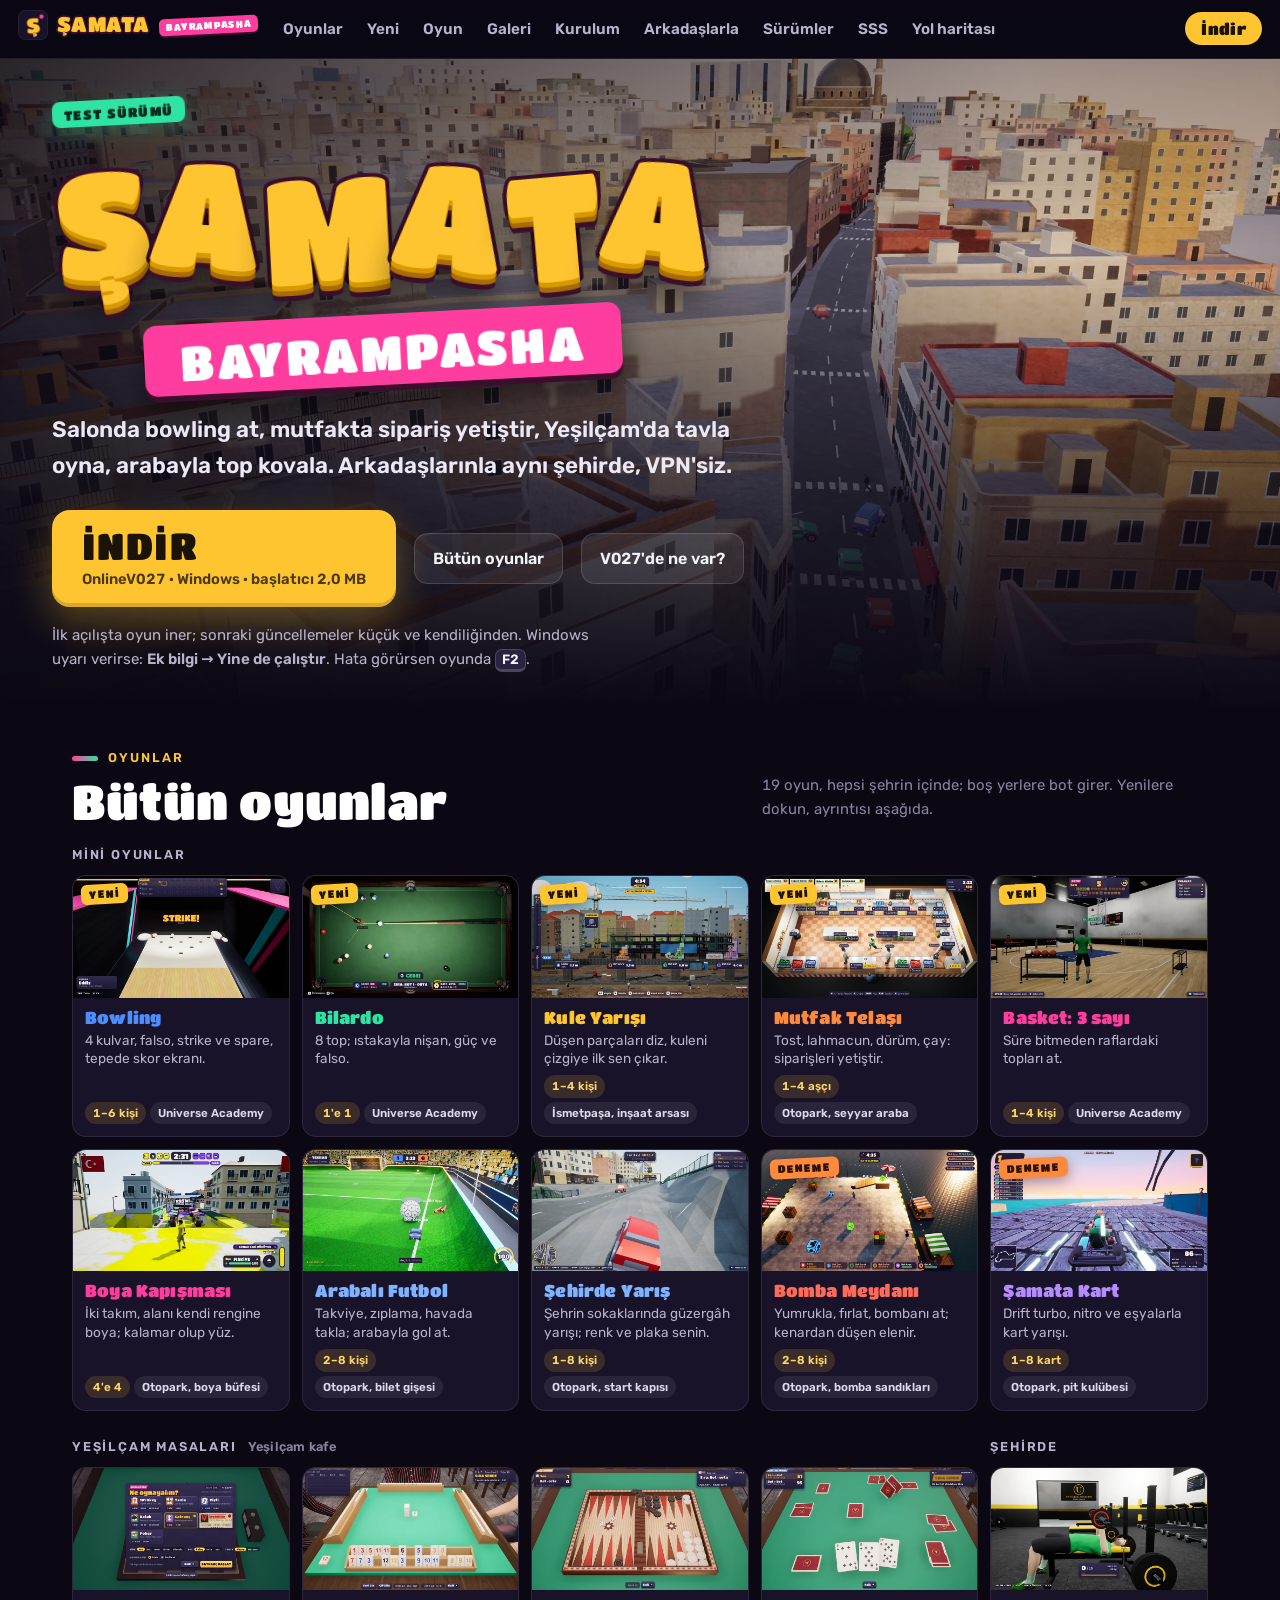
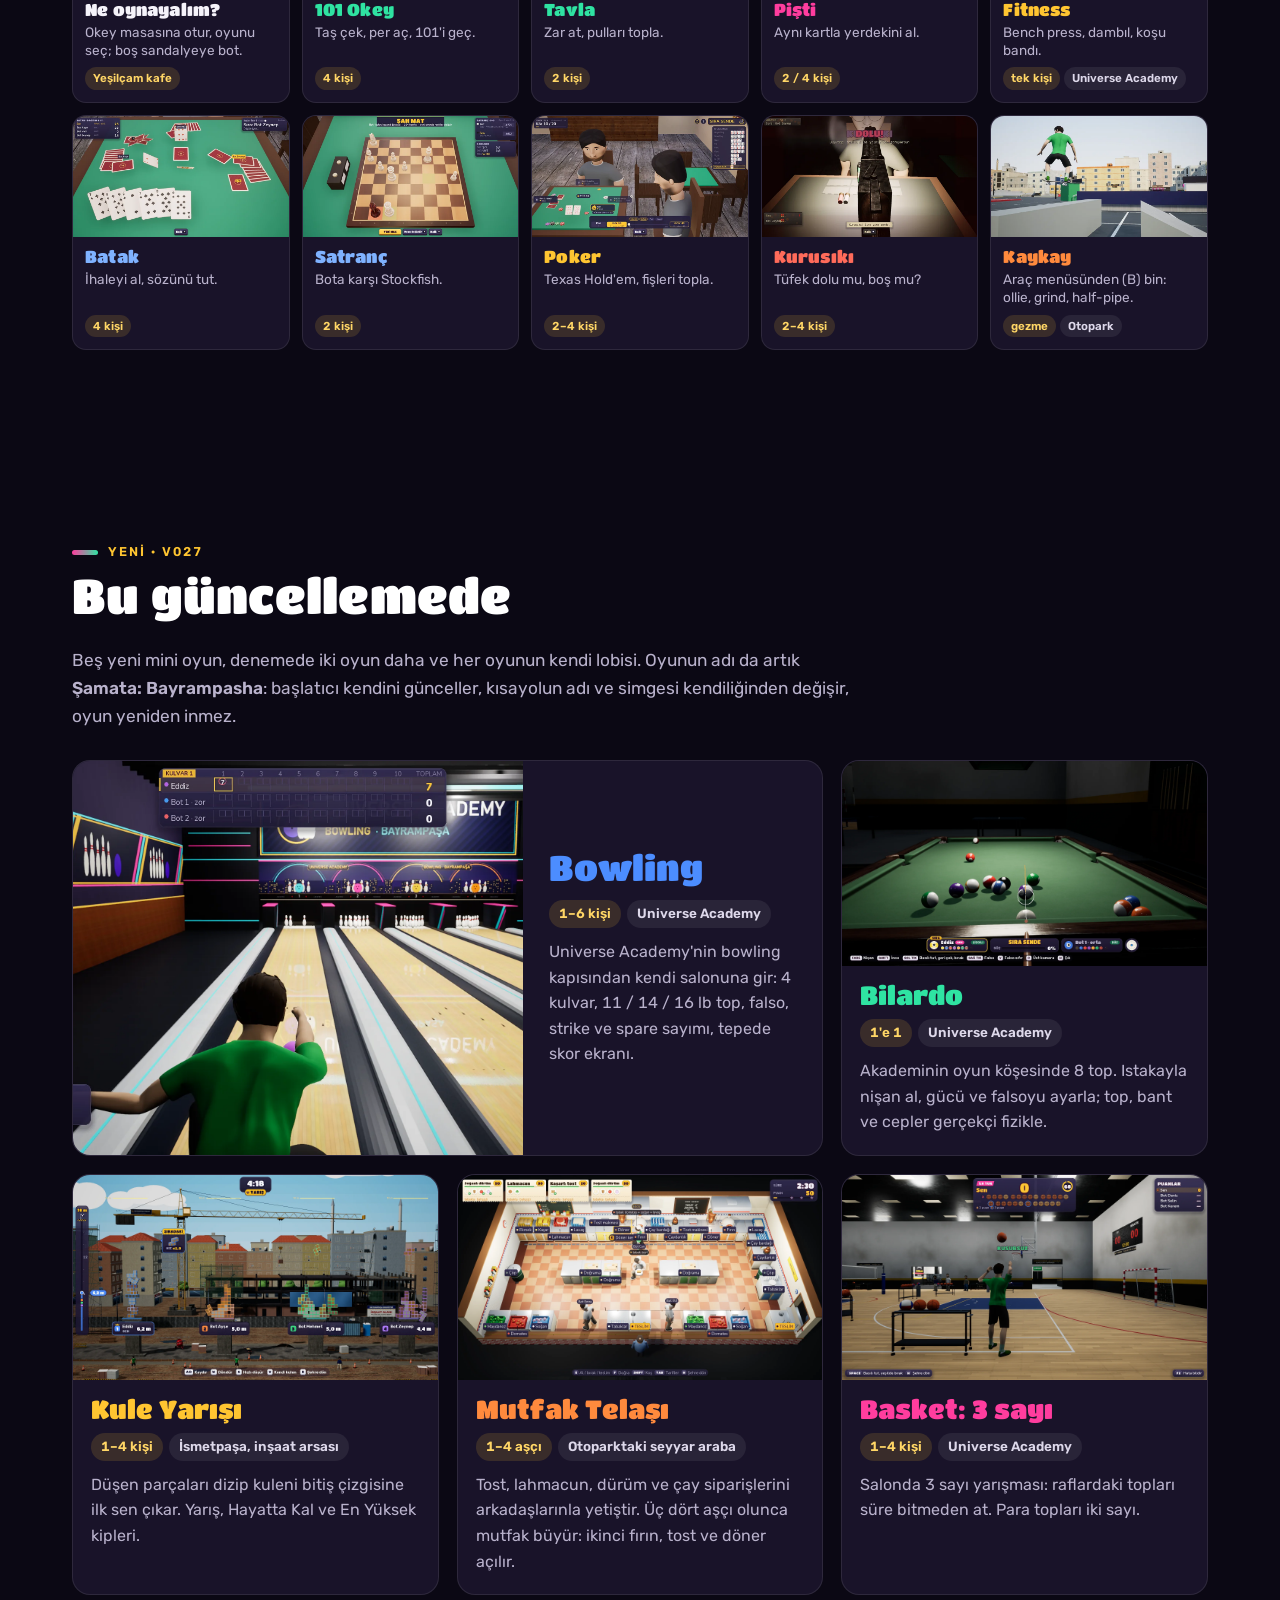
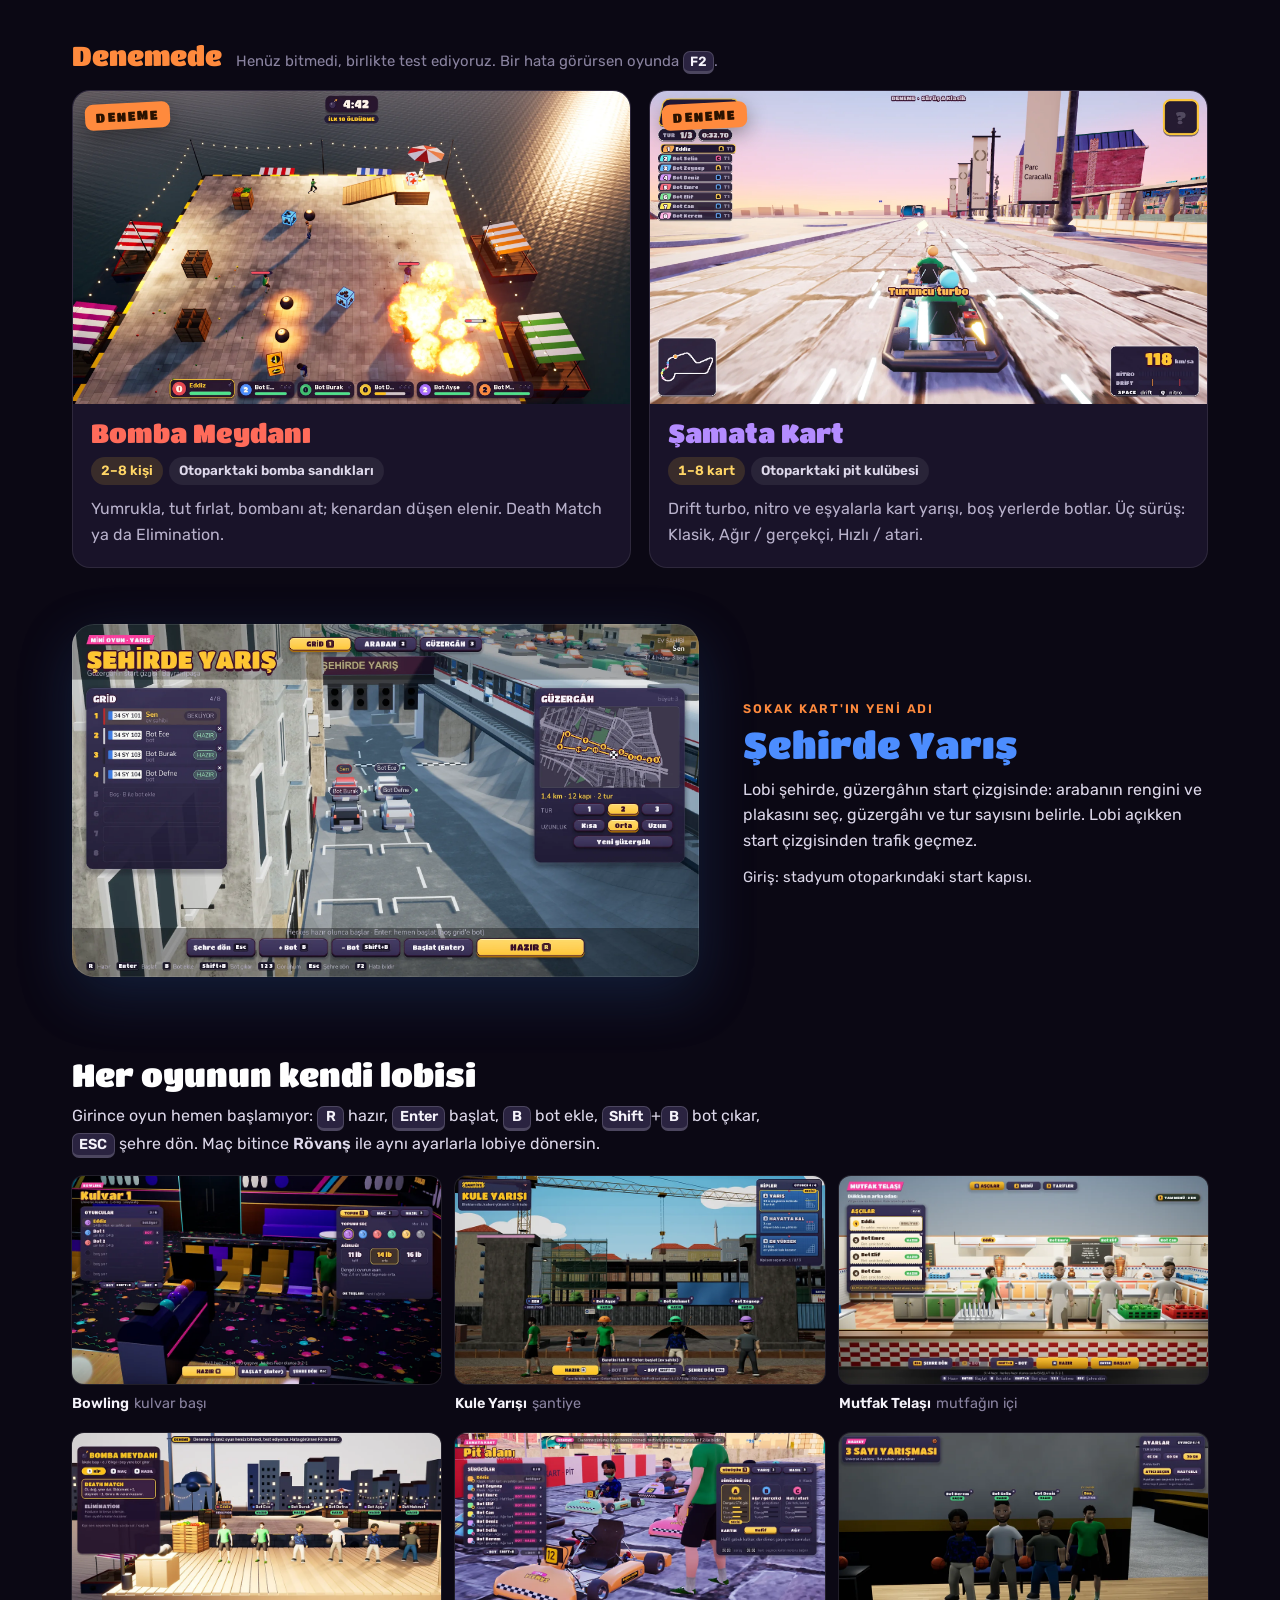
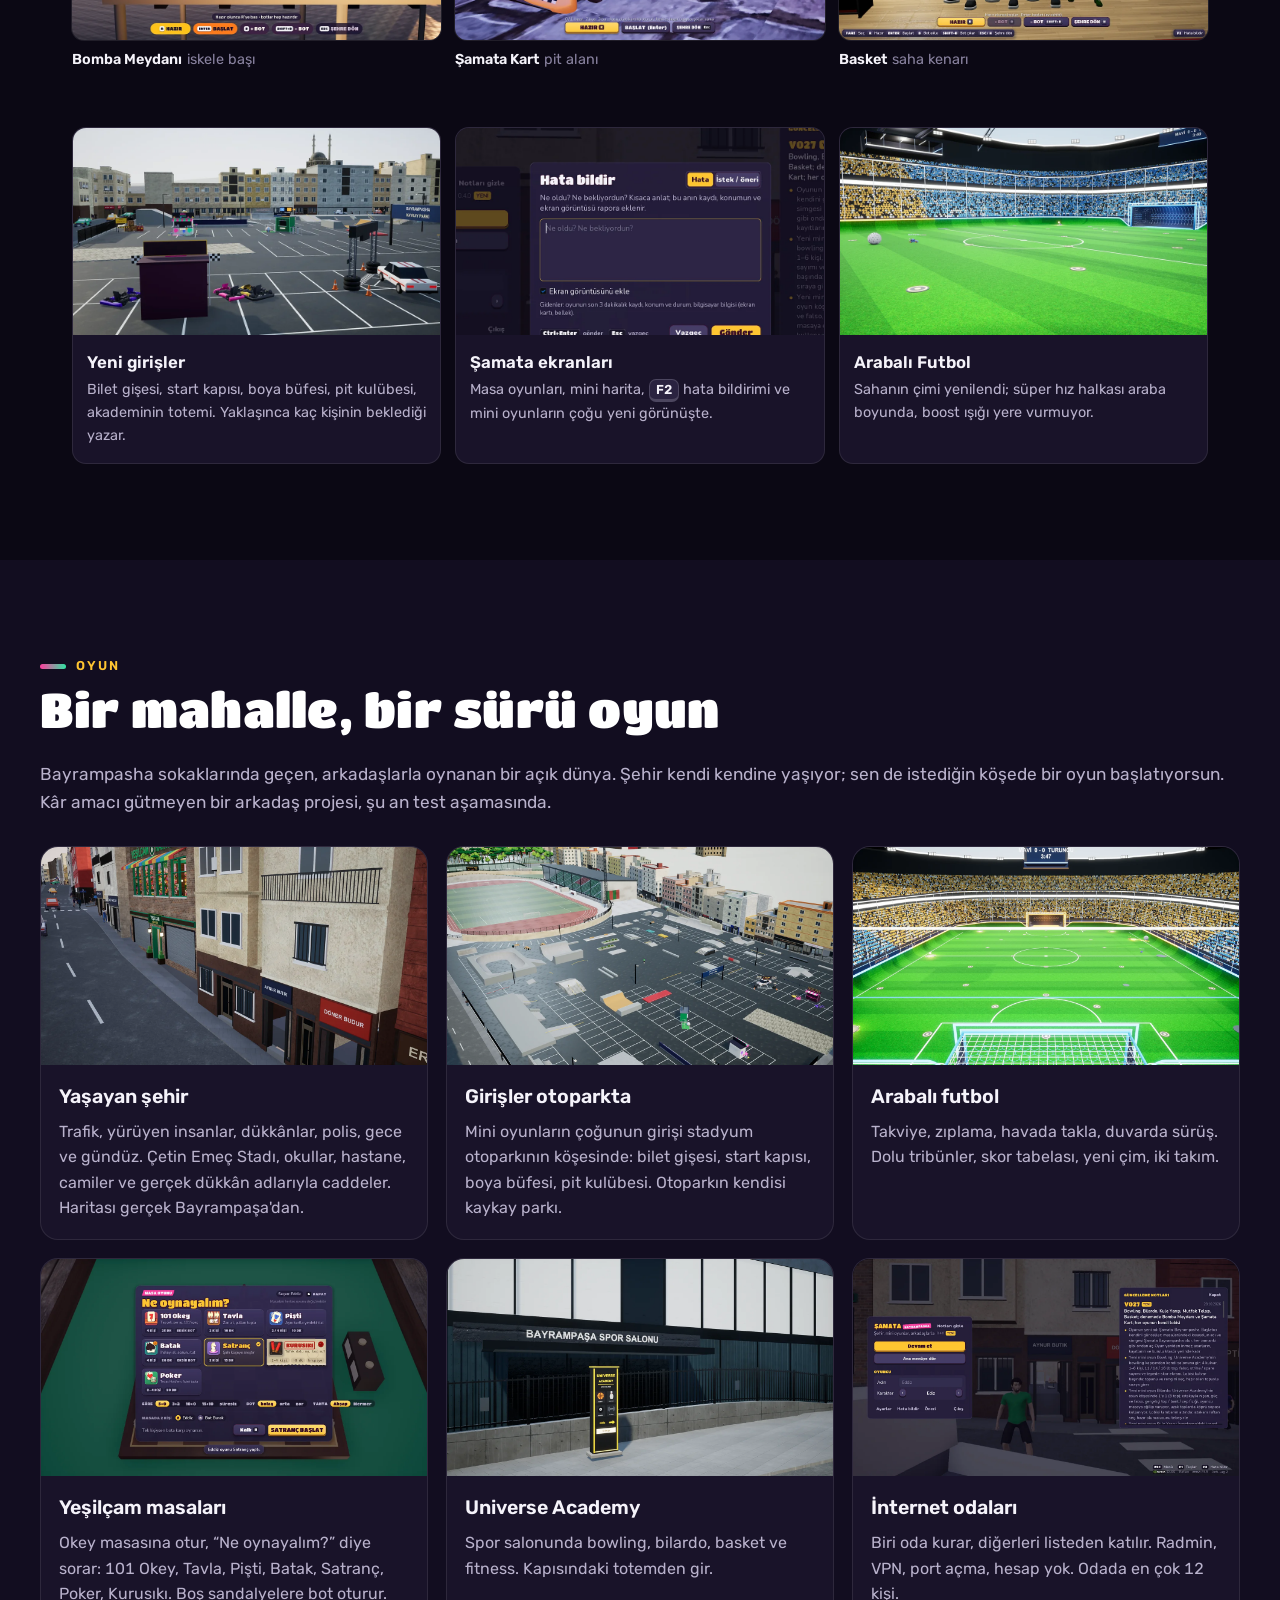
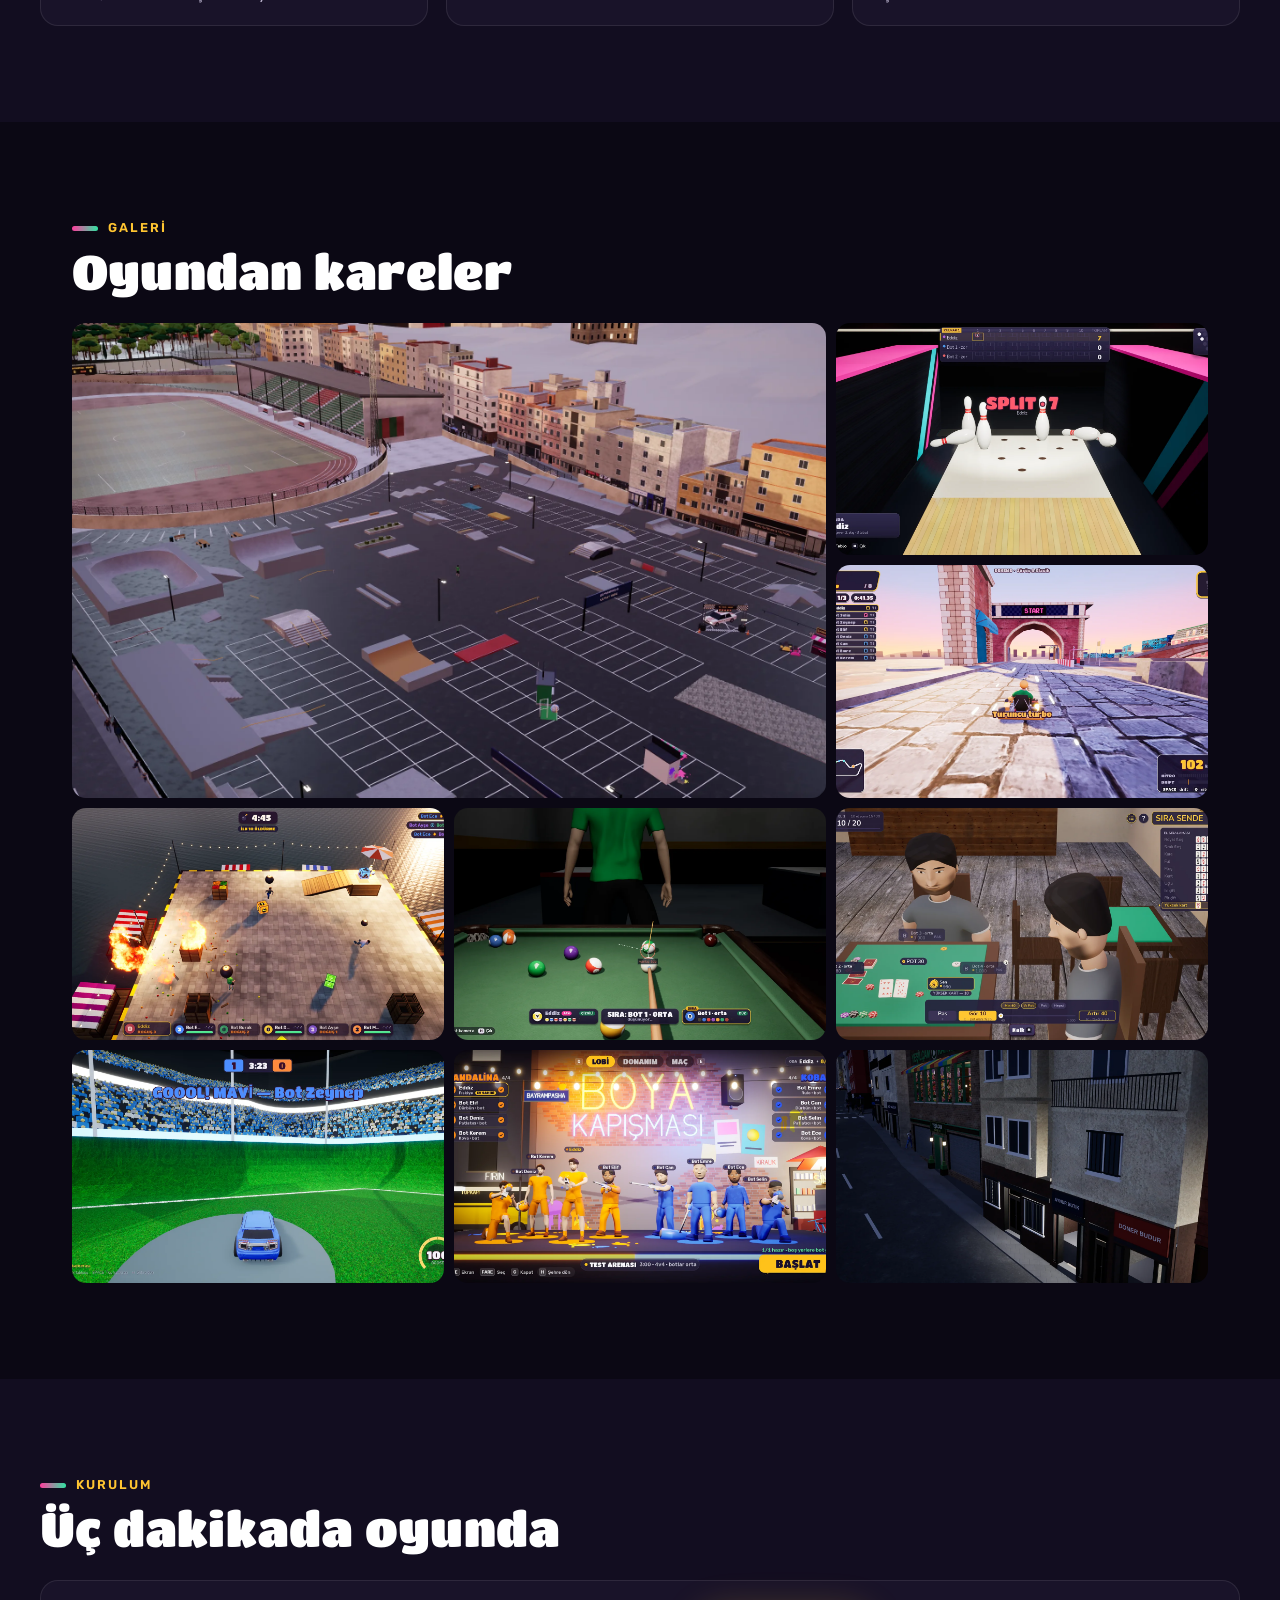
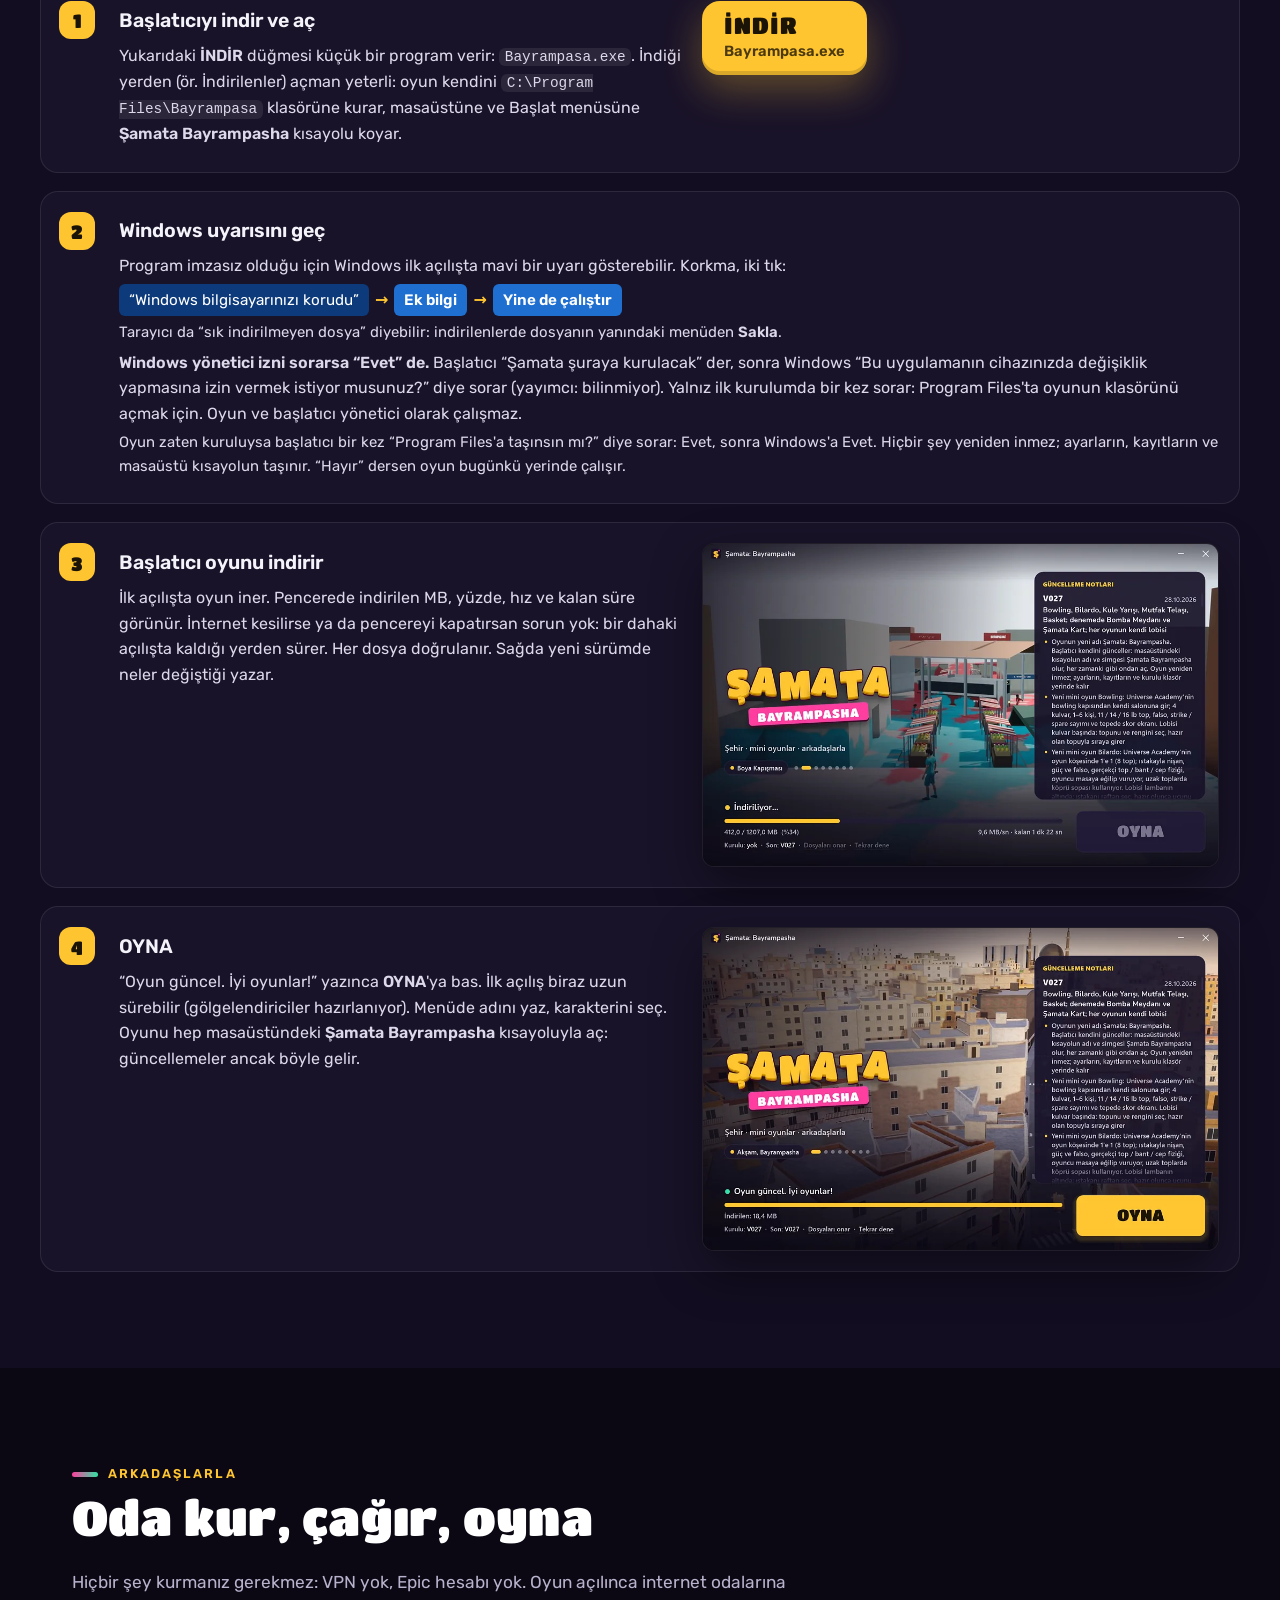
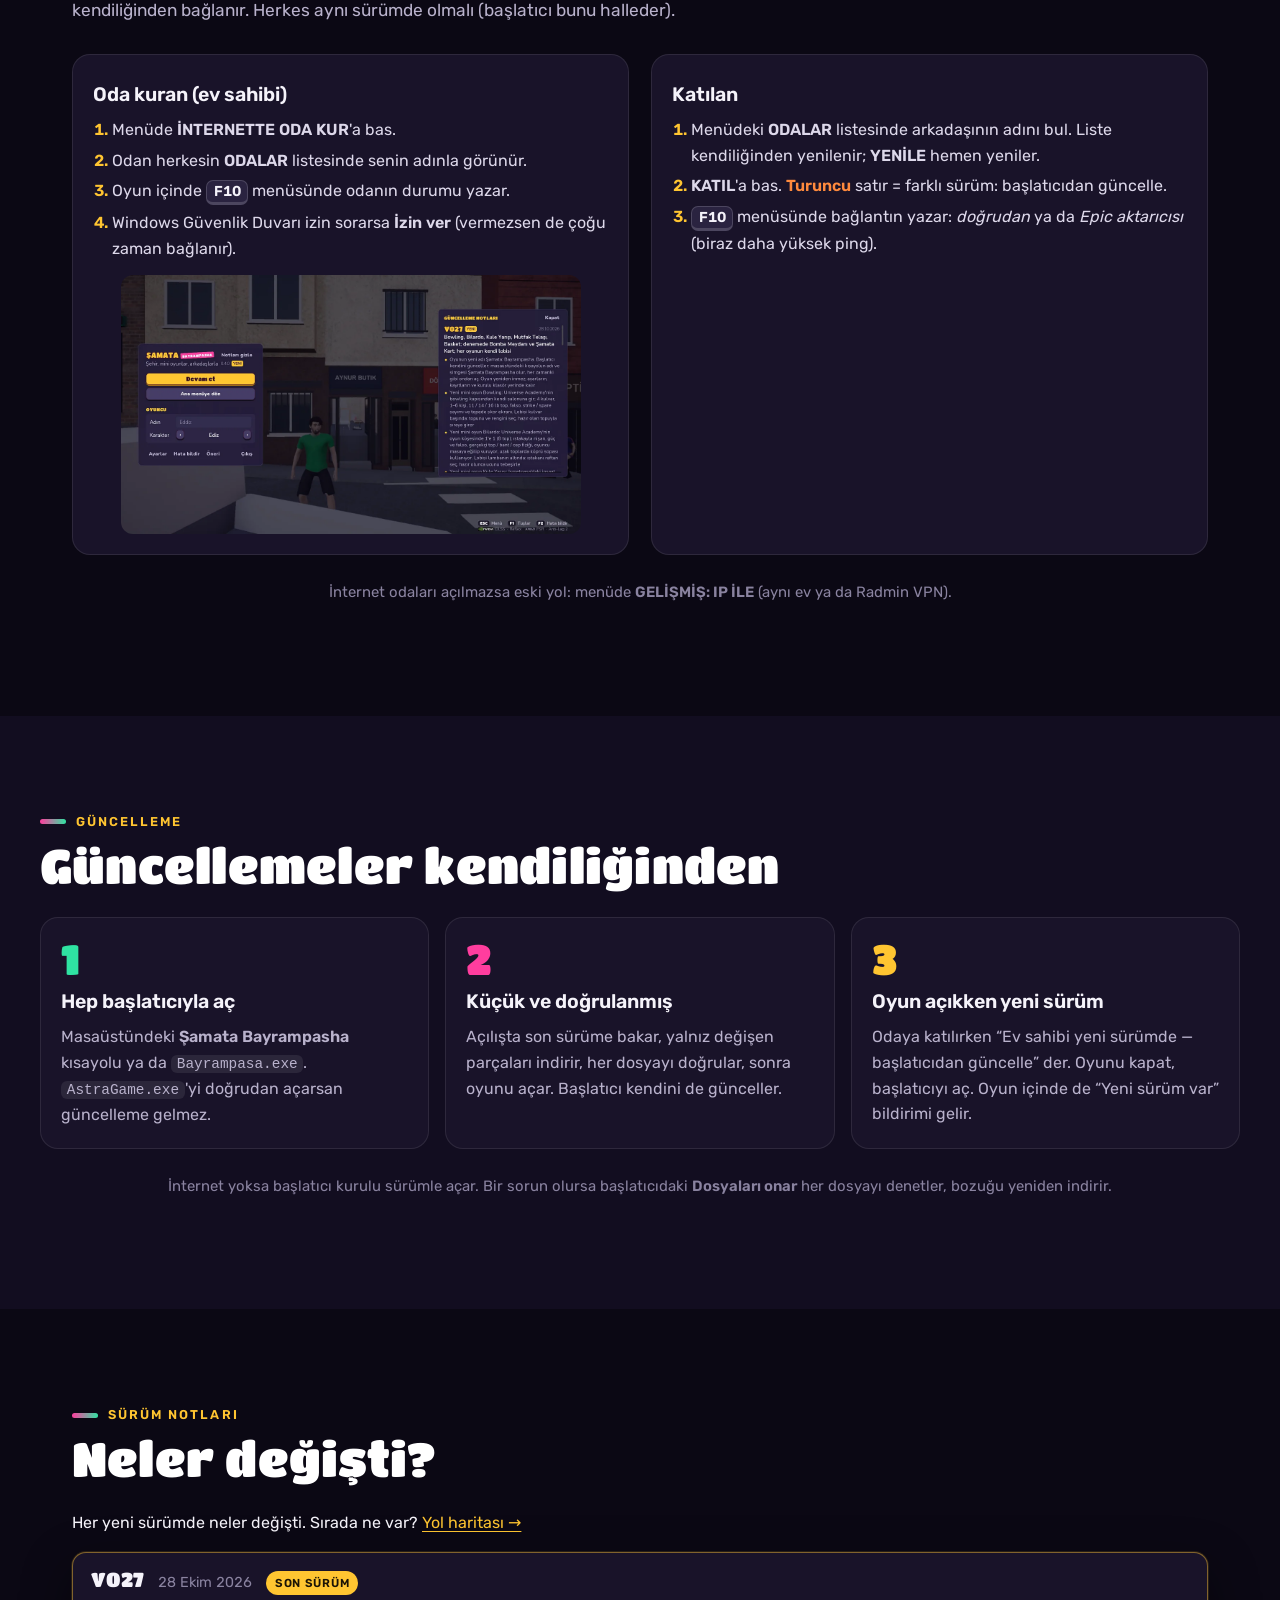
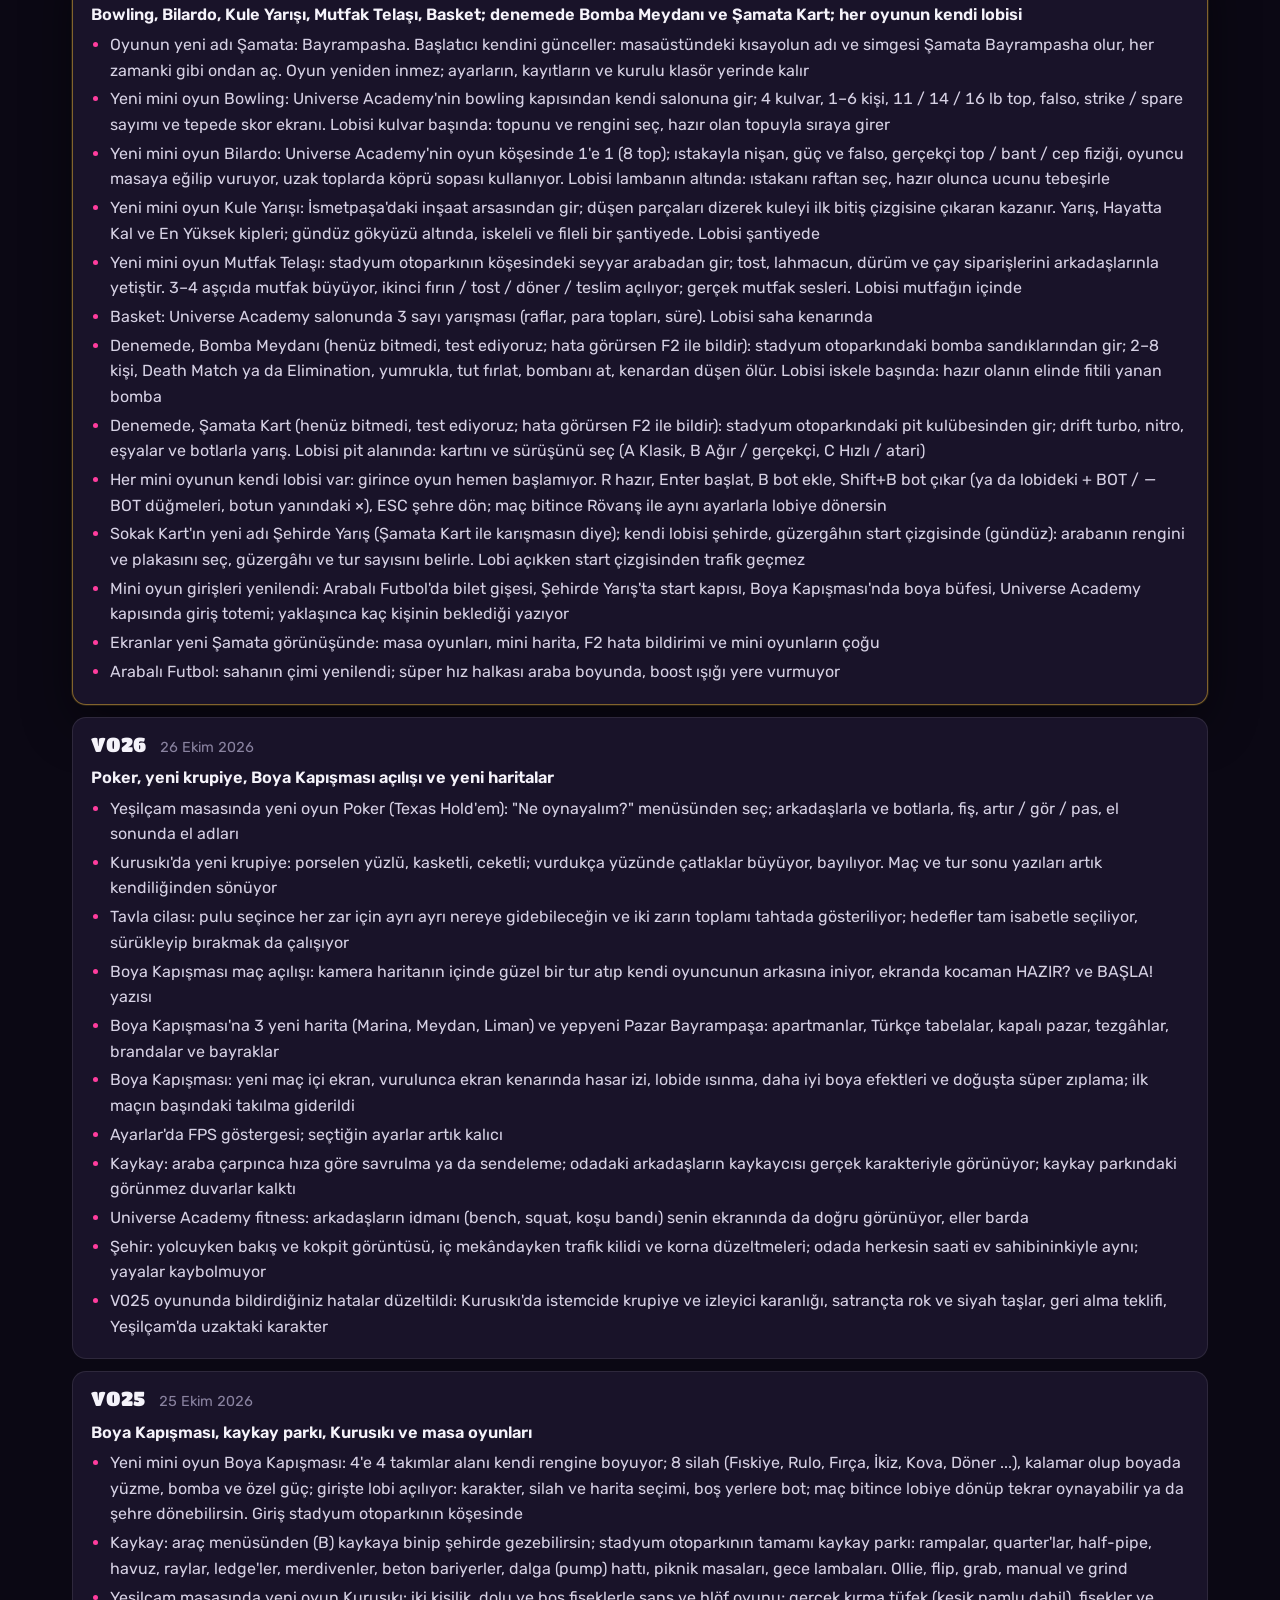
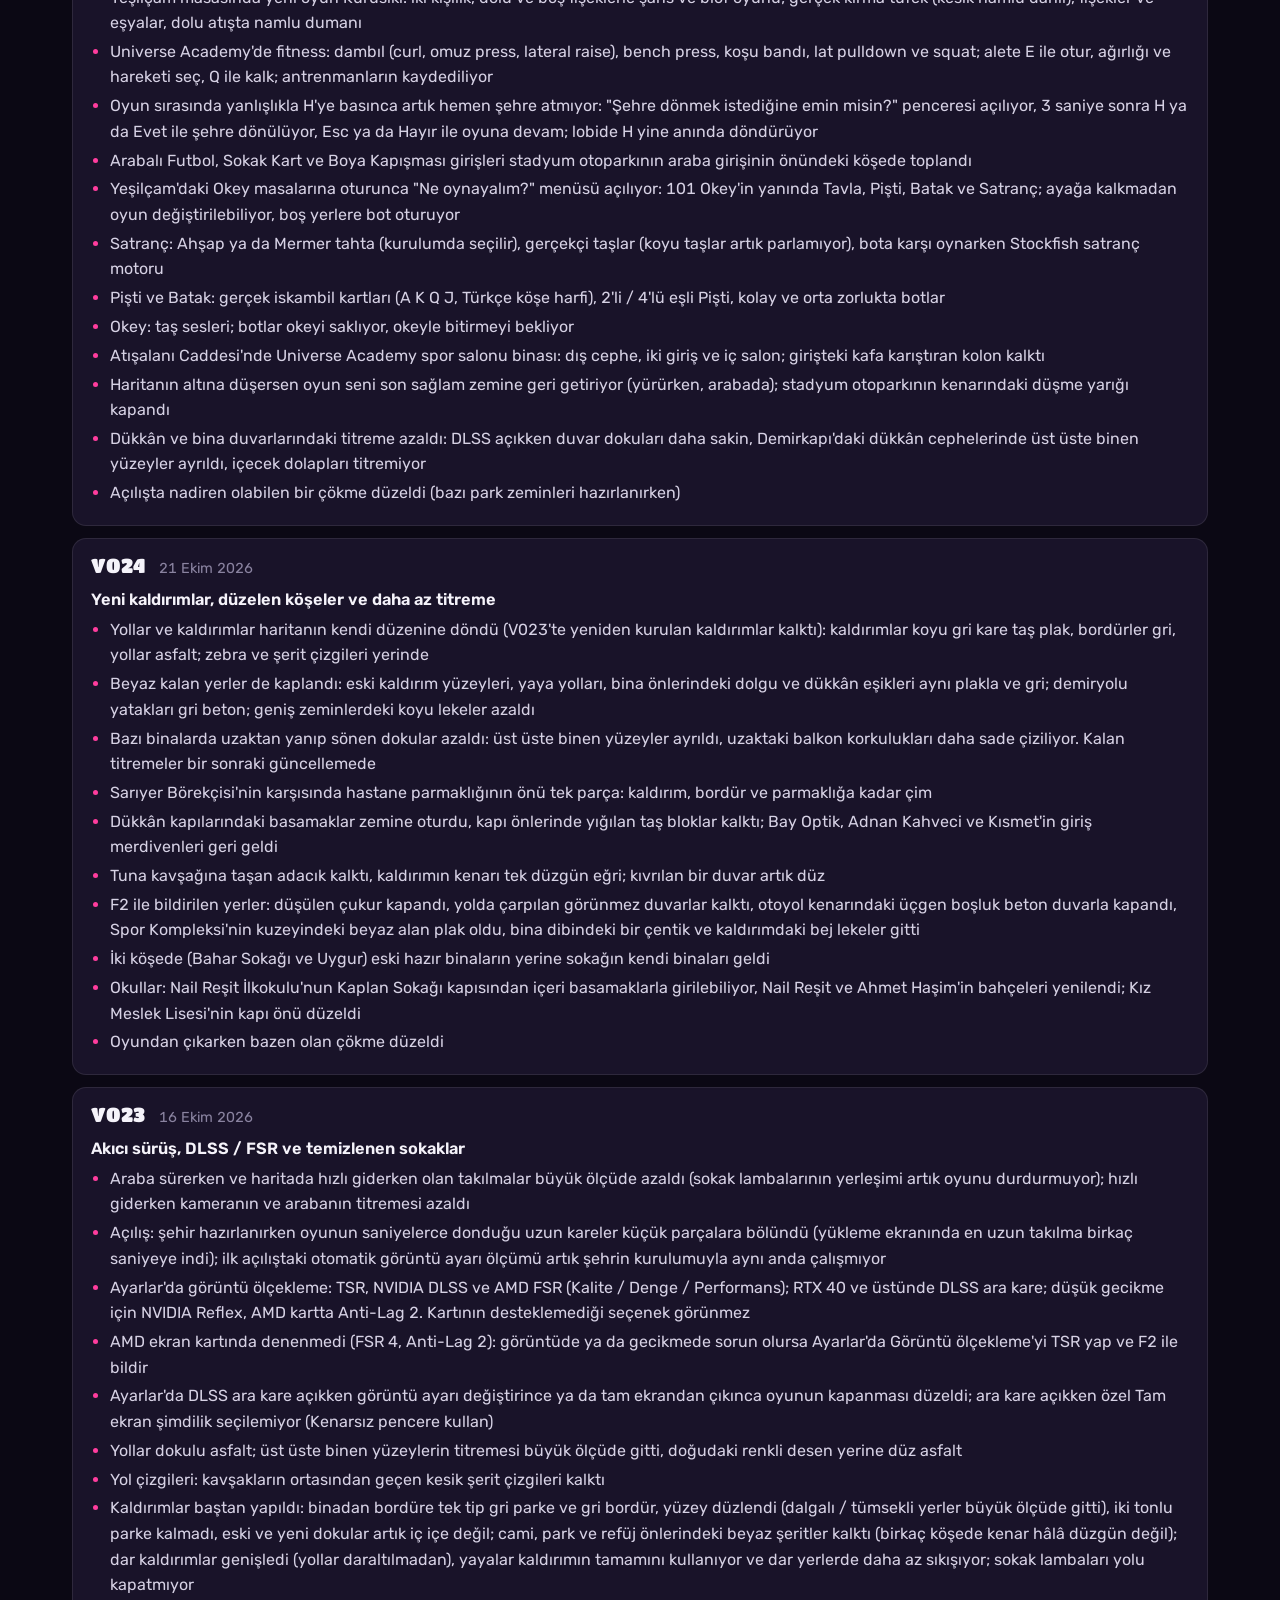
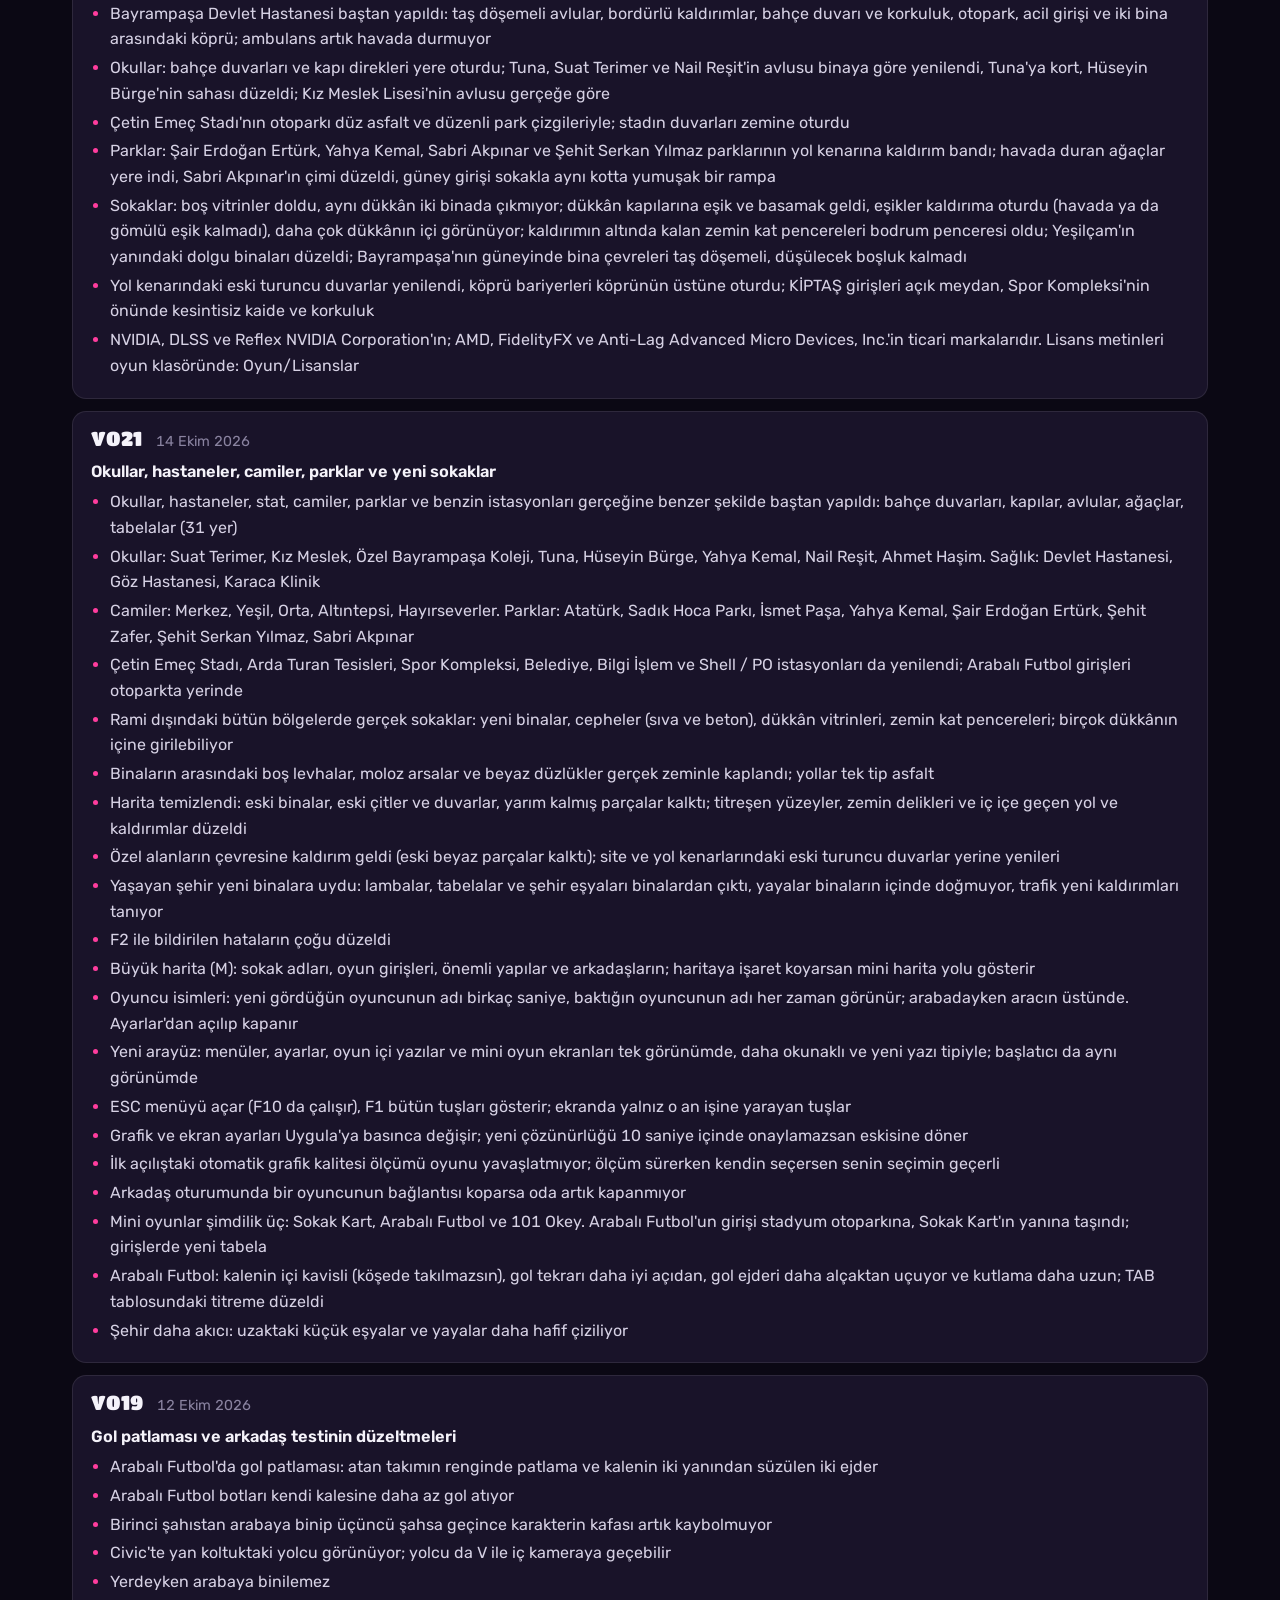
==== commit 2ad58879: "Site: 2026-10-28 23:53" ====
--- a/site/index.html
+++ b/site/index.html
@@ -3,22 +3,29 @@
 <head>
 <meta charset="utf-8">
 <meta name="viewport" content="width=device-width, initial-scale=1, viewport-fit=cover">
-<title>Bayrampaşa — arkadaşlarla açık dünya (test sürümü)</title>
-<meta name="description" content="Bayrampaşa'da geçen açık dünya: Boya Kapışması, kaykay parkı, Yeşilçam'da tavla, satranç ve okey, arabalı futbol, yaşayan şehir ve VPN'siz internet odaları. Ücretsiz test sürümü.">
+<title>Şamata: Bayrampasha — arkadaşlarla açık dünya (test sürümü)</title>
+<meta name="description" content="Şamata: Bayrampasha — Bayrampasha'da geçen açık dünya: Bowling, Bilardo, Kule Yarışı, Mutfak Telaşı, Basket, Boya Kapışması, Arabalı Futbol, Yeşilçam masaları, kaykay parkı ve VPN'siz internet odaları. Ücretsiz test sürümü.">
 <meta name="theme-color" content="#0b0814">
-<meta property="og:title" content="Bayrampaşa — test sürümü">
-<meta property="og:description" content="Boya Kapışması, kaykay parkı, Yeşilçam masaları, arabalı futbol. Arkadaşlarla internet odaları, VPN gerekmez.">
-<meta property="og:image" content="img/og.jpg">
+<meta property="og:title" content="Şamata: Bayrampasha — test sürümü">
+<meta property="og:description" content="Bowling, Bilardo, Kule Yarışı, Mutfak Telaşı, Basket ve bir sürü mini oyun daha. Arkadaşlarla internet odaları, VPN gerekmez.">
+<meta property="og:image" content="https://bpasa.edizegemercan.com.tr/img/og.jpg">
+<meta property="og:image:width" content="1200">
+<meta property="og:image:height" content="630">
+<meta property="og:site_name" content="Şamata: Bayrampasha">
+<meta name="twitter:card" content="summary_large_image">
 <meta property="og:type" content="website">
-<link rel="icon" href="img/simge.svg" type="image/svg+xml">
+<link rel="icon" href="favicon.ico" sizes="16x16 24x24 32x32 48x48">
+<link rel="icon" href="img/simge-64.png" type="image/png" sizes="64x64">
+<link rel="apple-touch-icon" href="img/simge-180.png">
 <link rel="preload" href="font/titan.woff" as="font" type="font/woff" crossorigin>
 <link rel="stylesheet" href="stil.css">
 </head>
 <body>
 
 <header class="ust">
-  <a class="logo" href="#ana">BAYRAMPAŞA</a>
+  <a class="logo" href="#ana" aria-label="Şamata: Bayrampasha — başa dön"><span class="marka-kucuk"><img src="img/simge-64.png" alt="" width="30" height="30"><span class="marka-kucuk-ad" aria-hidden="true">ŞAMATA</span><span class="marka-kucuk-kurdele" aria-hidden="true">BAYRAMPASHA</span></span></a>
   <nav class="menu" aria-label="Bölümler">
+    <a href="#oyunlar">Oyunlar</a>
     <a href="#yeni">Yeni</a>
     <a href="#oyun">Oyun</a>
     <a href="#galeri">Galeri</a>
@@ -34,105 +41,218 @@
 <main>
 <!-- ============================================================ ANA SAYFA -->
 <section id="ana" class="kahraman">
-  <img class="kahraman-gorsel" src="img/hero.jpg" alt="Akşam üstü Bayrampaşa: güneş batarken apartmanlar, cami ve trafiği akan cadde" fetchpriority="high">
+  <img class="kahraman-gorsel" src="img/hero.webp" alt="Akşam üstü Bayrampasha yukarıdan: güneş batarken apartmanlar, uzakta cami, trafiği akan cadde" fetchpriority="high">
   <div class="kahraman-ic">
     <span class="rozet-test">TEST SÜRÜMÜ</span>
-    <h1>BAYRAMPAŞA</h1>
-    <p class="slogan">Mahallede kaykay çek, boya kapışmasına gir, Yeşilçam'da tavla at, arabayla top oyna.
+    <h1 class="marka"><span class="gorunmez">Şamata: Bayrampasha</span><span class="marka-kelime" aria-hidden="true"><span>Ş</span><span>A</span><span>M</span><span>A</span><span>T</span><span>A</span></span><span class="marka-kurdele" aria-hidden="true">BAYRAMPASHA</span></h1>
+    <p class="slogan">Salonda bowling at, mutfakta sipariş yetiştir, Yeşilçam'da tavla oyna, arabayla top kovala.
       Arkadaşlarınla aynı şehirde, VPN'siz.</p>
     <div class="kahraman-eylem">
       <a class="indir-dugme" id="indir" href="https://github.com/EddizEge/BayrampashaGame/releases/latest/download/Bayrampasa.exe">
         <span class="indir-ust">İNDİR</span>
-        <span class="indir-alt"><span data-surum>OnlineV025</span> · Windows · başlatıcı <span data-exe-boyut>0,4 MB</span></span>
+        <span class="indir-alt"><span data-surum>OnlineV027</span> · Windows · başlatıcı <span data-exe-boyut>2,0 MB</span></span>
       </a>
-      <a class="ikincil-dugme" href="#yeni">V025'te ne var?</a>
+      <a class="ikincil-dugme" href="#oyunlar">Bütün oyunlar</a>
+      <a class="ikincil-dugme" href="#yeni">V027'de ne var?</a>
     </div>
     <p class="kahraman-not">İlk açılışta oyun iner; sonraki güncellemeler küçük ve kendiliğinden.
       Windows uyarı verirse: <b>Ek bilgi → Yine de çalıştır</b>. Hata görürsen oyunda <kbd>F2</kbd>.</p>
   </div>
 </section>
 
-<!-- ============================================================ YENİ (V025) -->
+<!-- ============================================================ BÜTÜN OYUNLAR -->
+<section id="oyunlar" class="bolum oyunlar">
+  <div class="oyunlar-bas">
+    <div>
+      <p class="ust-etiket">Oyunlar</p>
+      <h2>Bütün oyunlar</h2>
+    </div>
+    <p class="ince">19 oyun, hepsi şehrin içinde; boş yerlere bot girer. Yenilere dokun, ayrıntısı aşağıda.</p>
+  </div>
+  <h3 class="grup-ad">Mini oyunlar</h3>
+  <ul class="dosemeler dosemeler-mini">
+      <li><a class="doseme d-bowling" href="#yeni-bowling"><span class="doseme-gorsel"><img src="img/o-bowling.webp" alt="Bowling: labutlar devrildi, ekranda STRIKE!" loading="lazy" width="800" height="450"><span class="isaret yeni">YENİ</span></span><span class="doseme-ad">Bowling</span><span class="doseme-tan">4 kulvar, falso, strike ve spare, tepede skor ekranı.</span><span class="doseme-bilgi"><span>1–6 kişi</span><span>Universe Academy</span></span></a></li>
+      <li><a class="doseme d-bilardo" href="#yeni-bilardo"><span class="doseme-gorsel"><img src="img/o-bilardo.webp" alt="Bilardo üstten: top cebe giriyor, ekranda CEBE!" loading="lazy" width="800" height="450"><span class="isaret yeni">YENİ</span></span><span class="doseme-ad">Bilardo</span><span class="doseme-tan">8 top; ıstakayla nişan, güç ve falso.</span><span class="doseme-bilgi"><span>1'e 1</span><span>Universe Academy</span></span></a></li>
+      <li><a class="doseme d-kule" href="#yeni-kule"><span class="doseme-gorsel"><img src="img/o-kule.webp" alt="Kule Yarışı: şantiyede dört oyuncunun kuleleri" loading="lazy" width="800" height="450"><span class="isaret yeni">YENİ</span></span><span class="doseme-ad">Kule Yarışı</span><span class="doseme-tan">Düşen parçaları diz, kuleni çizgiye ilk sen çıkar.</span><span class="doseme-bilgi"><span>1–4 kişi</span><span>İsmetpaşa, inşaat arsası</span></span></a></li>
+      <li><a class="doseme d-mutfak" href="#yeni-mutfak"><span class="doseme-gorsel"><img src="img/o-mutfak.webp" alt="Mutfak Telaşı: yukarıdan mutfak, aşçılar tezgâhlar arasında" loading="lazy" width="800" height="450"><span class="isaret yeni">YENİ</span></span><span class="doseme-ad">Mutfak Telaşı</span><span class="doseme-tan">Tost, lahmacun, dürüm, çay: siparişleri yetiştir.</span><span class="doseme-bilgi"><span>1–4 aşçı</span><span>Otopark, seyyar araba</span></span></a></li>
+      <li><a class="doseme d-basket" href="#yeni-basket"><span class="doseme-gorsel"><img src="img/o-basket.webp" alt="Basket 3 sayı yarışması: salonda şut" loading="lazy" width="800" height="450"><span class="isaret yeni">YENİ</span></span><span class="doseme-ad">Basket: 3 sayı</span><span class="doseme-tan">Süre bitmeden raflardaki topları at.</span><span class="doseme-bilgi"><span>1–4 kişi</span><span>Universe Academy</span></span></a></li>
+      <li><a class="doseme d-boya" href="img/b-boya.webp" data-buyut><span class="doseme-gorsel"><img src="img/o-boya.webp" alt="Boya Kapışması: Bayrampaşa Pazarı haritasında maç, yer sarıya boyanmış" loading="lazy" width="800" height="450"></span><span class="doseme-ad">Boya Kapışması</span><span class="doseme-tan">İki takım, alanı kendi rengine boya; kalamar olup yüz.</span><span class="doseme-bilgi"><span>4'e 4</span><span>Otopark, boya büfesi</span></span></a></li>
+      <li><a class="doseme d-futbol" href="img/b-futbol.webp" data-buyut><span class="doseme-gorsel"><img src="img/o-futbol.webp" alt="Arabalı Futbol: dev top kaleye doğru, arkada tribünler" loading="lazy" width="800" height="450"></span><span class="doseme-ad">Arabalı Futbol</span><span class="doseme-tan">Takviye, zıplama, havada takla; arabayla gol at.</span><span class="doseme-bilgi"><span>2–8 kişi</span><span>Otopark, bilet gişesi</span></span></a></li>
+      <li><a class="doseme d-yaris" href="#yeni-yaris"><span class="doseme-gorsel"><img src="img/o-yaris.webp" alt="Şehirde Yarış: kırmızı araba şehirde yarışta" loading="lazy" width="800" height="450"></span><span class="doseme-ad">Şehirde Yarış</span><span class="doseme-tan">Şehrin sokaklarında güzergâh yarışı; renk ve plaka senin.</span><span class="doseme-bilgi"><span>1–8 kişi</span><span>Otopark, start kapısı</span></span></a></li>
+      <li><a class="doseme d-bomba" href="#yeni-bomba"><span class="doseme-gorsel"><img src="img/o-bomba.webp" alt="Bomba Meydanı: iskeledeki arenada oyuncular ve sandıklar" loading="lazy" width="800" height="450"><span class="isaret deneme">DENEME</span></span><span class="doseme-ad">Bomba Meydanı</span><span class="doseme-tan">Yumrukla, fırlat, bombanı at; kenardan düşen elenir.</span><span class="doseme-bilgi"><span>2–8 kişi</span><span>Otopark, bomba sandıkları</span></span></a></li>
+      <li><a class="doseme d-samata" href="#yeni-kart"><span class="doseme-gorsel"><img src="img/o-kart.webp" alt="Şamata Kart: kart deniz kenarındaki pistte" loading="lazy" width="800" height="450"><span class="isaret deneme">DENEME</span></span><span class="doseme-ad">Şamata Kart</span><span class="doseme-tan">Drift turbo, nitro ve eşyalarla kart yarışı.</span><span class="doseme-bilgi"><span>1–8 kart</span><span>Otopark, pit kulübesi</span></span></a></li>
+  </ul>
+  <div class="oyunlar-alt">
+    <div class="grup grup-masa">
+      <h3 class="grup-ad">Yeşilçam masaları <span>Yeşilçam kafe</span></h3>
+      <ul class="dosemeler dosemeler-masa">
+        <li><a class="doseme d-menu" href="img/masa.webp" data-buyut><span class="doseme-gorsel"><img src="img/o-menu.webp" alt="Yeşilçam masası: Ne oynayalım? menüsü, yedi oyun" loading="lazy" width="800" height="450"></span><span class="doseme-ad">Ne oynayalım?</span><span class="doseme-tan">Okey masasına otur, oyunu seç; boş sandalyeye bot.</span><span class="doseme-bilgi"><span>Yeşilçam kafe</span></span></a></li>
+        <li><a class="doseme d-okey" href="img/b-okey.webp" data-buyut><span class="doseme-gorsel"><img src="img/o-okey.webp" alt="101 Okey: ıstakada taşlar, masanın ortasında deste" loading="lazy" width="800" height="450"></span><span class="doseme-ad">101 Okey</span><span class="doseme-tan">Taş çek, per aç, 101'i geç.</span><span class="doseme-bilgi"><span>4 kişi</span></span></a></li>
+        <li><a class="doseme d-tavla" href="img/b-tavla.webp" data-buyut><span class="doseme-gorsel"><img src="img/o-tavla.webp" alt="Tavla: ahşap tahtada pullar ve zarlar" loading="lazy" width="800" height="450"></span><span class="doseme-ad">Tavla</span><span class="doseme-tan">Zar at, pulları topla.</span><span class="doseme-bilgi"><span>2 kişi</span></span></a></li>
+        <li><a class="doseme d-pisti" href="img/b-pisti.webp" data-buyut><span class="doseme-gorsel"><img src="img/o-pisti.webp" alt="Pişti: yeşil çuhada kartlar" loading="lazy" width="800" height="450"></span><span class="doseme-ad">Pişti</span><span class="doseme-tan">Aynı kartla yerdekini al.</span><span class="doseme-bilgi"><span>2 / 4 kişi</span></span></a></li>
+        <li><a class="doseme d-batak" href="img/b-batak.webp" data-buyut><span class="doseme-gorsel"><img src="img/o-batak.webp" alt="Batak: elde kartlar, ortada el" loading="lazy" width="800" height="450"></span><span class="doseme-ad">Batak</span><span class="doseme-tan">İhaleyi al, sözünü tut.</span><span class="doseme-bilgi"><span>4 kişi</span></span></a></li>
+        <li><a class="doseme d-satranc" href="img/b-satranc.webp" data-buyut><span class="doseme-gorsel"><img src="img/o-satranc.webp" alt="Satranç: ŞAH MAT, tahtada son konum" loading="lazy" width="800" height="450"></span><span class="doseme-ad">Satranç</span><span class="doseme-tan">Bota karşı Stockfish.</span><span class="doseme-bilgi"><span>2 kişi</span></span></a></li>
+        <li><a class="doseme d-poker" href="img/g-poker.webp" data-buyut><span class="doseme-gorsel"><img src="img/o-poker.webp" alt="Poker: masada botlar, fişler ve ortadaki kartlar" loading="lazy" width="800" height="450"></span><span class="doseme-ad">Poker</span><span class="doseme-tan">Texas Hold'em, fişleri topla.</span><span class="doseme-bilgi"><span>2–4 kişi</span></span></a></li>
+        <li><a class="doseme d-kurusiki" href="img/b-kurusiki.webp" data-buyut><span class="doseme-gorsel"><img src="img/o-kurusiki.webp" alt="Kurusıkı: masada tüfek, karşıda krupiye" loading="lazy" width="800" height="450"></span><span class="doseme-ad">Kurusıkı</span><span class="doseme-tan">Tüfek dolu mu, boş mu?</span><span class="doseme-bilgi"><span>2–4 kişi</span></span></a></li>
+      </ul>
+    </div>
+    <div class="grup grup-sehir">
+      <h3 class="grup-ad">Şehirde</h3>
+      <ul class="dosemeler dosemeler-sehir">
+        <li><a class="doseme d-fitness" href="img/b-fitness.webp" data-buyut><span class="doseme-gorsel"><img src="img/o-fitness.webp" alt="Universe Academy'de bench press" loading="lazy" width="800" height="450"></span><span class="doseme-ad">Fitness</span><span class="doseme-tan">Bench press, dambıl, koşu bandı.</span><span class="doseme-bilgi"><span>tek kişi</span><span>Universe Academy</span></span></a></li>
+        <li><a class="doseme d-kaykay" href="img/b-kaykay.webp" data-buyut><span class="doseme-gorsel"><img src="img/o-kaykay.webp" alt="Kaykay parkında havada bir atlayış" loading="lazy" width="800" height="450"></span><span class="doseme-ad">Kaykay</span><span class="doseme-tan">Araç menüsünden (B) bin: ollie, grind, half-pipe.</span><span class="doseme-bilgi"><span>gezme</span><span>Otopark</span></span></a></li>
+      </ul>
+    </div>
+  </div>
+</section>
+
+<!-- ============================================================ YENİ (V027) -->
 <section id="yeni" class="bolum">
-  <p class="ust-etiket">Yeni · V025</p>
+  <p class="ust-etiket">Yeni · V027</p>
   <h2>Bu güncellemede</h2>
-
-  <article class="one-cikan boya">
-    <figure class="one-gorsel"><img src="img/boya.jpg" alt="Boya Kapışması lobisi: pembe ve nane takımlar boya silahlarıyla sahnede, arkada neon tabela" loading="lazy"></figure>
+  <p class="giris">Beş yeni mini oyun, denemede iki oyun daha ve her oyunun kendi lobisi. Oyunun adı da artık <b>Şamata: Bayrampasha</b>:
+    başlatıcı kendini günceller, kısayolun adı ve simgesi kendiliğinden değişir, oyun yeniden inmez.</p>
+
+  <div class="yeni-oyunlar">
+    <article class="oyun-kart bowling" id="yeni-bowling">
+      <figure class="oyun-gorsel"><img src="img/bowling.webp" alt="Bowling: oyuncu kulvarda topu bırakıyor, ileride labutlar ve Universe Academy'nin neon salonu, üstte skor tablosu" loading="lazy" width="1920" height="1080"></figure>
+      <div class="oyun-yazi">
+        <h3>Bowling</h3>
+        <ul class="oyun-bilgi" aria-label="Kişi ve giriş"><li>1–6 kişi</li><li>Universe Academy</li></ul>
+        <p>Universe Academy'nin bowling kapısından kendi salonuna gir: 4 kulvar, 11 / 14 / 16 lb top, falso, strike ve spare sayımı,
+          tepede skor ekranı.</p>
+      </div>
+    </article>
+    <article class="oyun-kart bilardo" id="yeni-bilardo">
+      <figure class="oyun-gorsel"><img src="img/bilardo.webp" alt="Bilardo: istaka beyaz topun arkasında, nişan çizgisi ve güç göstergesi, alt tarafta sıra sende yazısı" loading="lazy" width="1920" height="1080"></figure>
+      <div class="oyun-yazi">
+        <h3>Bilardo</h3>
+        <ul class="oyun-bilgi" aria-label="Kişi ve giriş"><li>1'e 1</li><li>Universe Academy</li></ul>
+        <p>Akademinin oyun köşesinde 8 top. Istakayla nişan al, gücü ve falsoyu ayarla; top, bant ve cepler gerçekçi fizikle.</p>
+      </div>
+    </article>
+    <article class="oyun-kart kule" id="yeni-kule">
+      <figure class="oyun-gorsel"><img src="img/kule.webp" alt="Kule Yarışı: şantiyede vinç altında dört oyuncunun kuleleri, solda bitiş çizgisine kalan metre, ortada sıradaki parça" loading="lazy" width="1920" height="1080"></figure>
+      <div class="oyun-yazi">
+        <h3>Kule Yarışı</h3>
+        <ul class="oyun-bilgi" aria-label="Kişi ve giriş"><li>1–4 kişi</li><li>İsmetpaşa, inşaat arsası</li></ul>
+        <p>Düşen parçaları dizip kuleni bitiş çizgisine ilk sen çıkar. Yarış, Hayatta Kal ve En Yüksek kipleri.</p>
+      </div>
+    </article>
+    <article class="oyun-kart mutfak" id="yeni-mutfak">
+      <figure class="oyun-gorsel"><img src="img/mutfak.webp" alt="Mutfak Telaşı: yukarıdan dama karolu mutfak, aşçılar fırın, tost makinesi ve tezgâh arasında koşuyor, üstte siparişler" loading="lazy" width="1920" height="1080"></figure>
+      <div class="oyun-yazi">
+        <h3>Mutfak Telaşı</h3>
+        <ul class="oyun-bilgi" aria-label="Kişi ve giriş"><li>1–4 aşçı</li><li>Otoparktaki seyyar araba</li></ul>
+        <p>Tost, lahmacun, dürüm ve çay siparişlerini arkadaşlarınla yetiştir. Üç dört aşçı olunca mutfak büyür: ikinci fırın, tost ve döner açılır.</p>
+      </div>
+    </article>
+    <article class="oyun-kart basket" id="yeni-basket">
+      <figure class="oyun-gorsel"><img src="img/basket.webp" alt="Basket 3 sayı yarışması: salonda oyuncu çizginin gerisinden şut atıyor, top havada, yanında top rafı" loading="lazy" width="1920" height="1080"></figure>
+      <div class="oyun-yazi">
+        <h3>Basket: 3 sayı</h3>
+        <ul class="oyun-bilgi" aria-label="Kişi ve giriş"><li>1–4 kişi</li><li>Universe Academy</li></ul>
+        <p>Salonda 3 sayı yarışması: raflardaki topları süre bitmeden at. Para topları iki sayı.</p>
+      </div>
+    </article>
+  </div>
+
+  <div class="deneme-bas">
+    <h3>Denemede</h3>
+    <p class="ince">Henüz bitmedi, birlikte test ediyoruz. Bir hata görürsen oyunda <kbd>F2</kbd>.</p>
+  </div>
+  <div class="deneme-oyunlar">
+    <article class="oyun-kart bomba deneme" id="yeni-bomba">
+      <figure class="oyun-gorsel"><img src="img/bomba.webp" alt="Bomba Meydanı: iskelenin üstündeki arenada patlama, oyuncular sandıkların arasında, kenarda pazar tenteleri" loading="lazy" width="1920" height="1080"><span class="rozet-deneme">DENEME</span></figure>
+      <div class="oyun-yazi">
+        <h3>Bomba Meydanı</h3>
+        <ul class="oyun-bilgi" aria-label="Kişi ve giriş"><li>2–8 kişi</li><li>Otoparktaki bomba sandıkları</li></ul>
+        <p>Yumrukla, tut fırlat, bombanı at; kenardan düşen elenir. Death Match ya da Elimination.</p>
+      </div>
+    </article>
+    <article class="oyun-kart samata deneme" id="yeni-kart">
+      <figure class="oyun-gorsel"><img src="img/samata-kart.webp" alt="Şamata Kart: kart taş döşeli pistte turuncu turboyla ilerliyor, solda sıralama, sağda hız göstergesi" loading="lazy" width="1920" height="1080"><span class="rozet-deneme">DENEME</span></figure>
+      <div class="oyun-yazi">
+        <h3>Şamata Kart</h3>
+        <ul class="oyun-bilgi" aria-label="Kişi ve giriş"><li>1–8 kart</li><li>Otoparktaki pit kulübesi</li></ul>
+        <p>Drift turbo, nitro ve eşyalarla kart yarışı, boş yerlerde botlar. Üç sürüş: Klasik, Ağır / gerçekçi, Hızlı / atari.</p>
+      </div>
+    </article>
+  </div>
+
+  <article class="one-cikan yaris" id="yeni-yaris">
+    <figure class="one-gorsel"><img src="img/sehirde-yaris.webp" alt="Şehirde Yarış lobisi: gündüz şehirde start çizgisinde arabalar; solda grid, sağda güzergâh haritası, tur sayısı" loading="lazy" width="1920" height="1080"></figure>
     <div class="one-yazi">
-      <p class="takimlar"><span class="takim pembe">PEMBE</span><span class="vs">vs</span><span class="takim nane">NANE</span></p>
-      <h3>Boya Kapışması</h3>
-      <p>4'e 4 iki takım, alanı kendi rengine boyuyor. Fıskiye, Rulo, Fırça, İkiz, Kova, Döner… sekiz silah; kalamar olup kendi
-        boyanda yüz, bomba at, özel gücünü doldur. Girişte lobi açılır: karakterini, silahını ve haritayı seç, boş yerlere bot girer.</p>
-      <p class="ince">Giriş: stadyum otoparkının köşesi.</p>
+      <p class="ust-not">Sokak Kart'ın yeni adı</p>
+      <h3>Şehirde Yarış</h3>
+      <p>Lobi şehirde, güzergâhın start çizgisinde: arabanın rengini ve plakasını seç, güzergâhı ve tur sayısını belirle.
+        Lobi açıkken start çizgisinden trafik geçmez.</p>
+      <p class="ince">Giriş: stadyum otoparkındaki start kapısı.</p>
     </div>
   </article>
 
-  <article class="one-cikan kaykay ters">
-    <figure class="one-gorsel"><img src="img/kaykay.jpg" alt="Gece kaykay parkında rampadan havalanıp grab yapan kaykaycı; arkada mini oyun tabelaları" loading="lazy"></figure>
-    <div class="one-yazi">
-      <h3>Kaykay parkı</h3>
-      <p>Araç menüsünden (<kbd>B</kbd>) kaykaya bin, şehirde gez. Stadyum otoparkının tamamı park: rampalar, quarter'lar, half-pipe,
-        havuz, raylar, ledge'ler, merdivenler ve gece lambaları. Ollie, flip, grab, manual, grind.</p>
-    </div>
-  </article>
-
-  <article class="one-cikan masa">
-    <figure class="one-gorsel"><img src="img/masa.jpg" alt="Yeşilçam kafede satranç: ahşap tahta, gerçek taşlar, karşıda bot rakip" loading="lazy"></figure>
-    <div class="one-yazi">
-      <h3>Yeşilçam masaları</h3>
-      <p>Okey masasına otur, “Ne oynayalım?” diye sorar: <b>101 Okey, Tavla, Pişti, Batak, Satranç</b> ve yeni
-        <b>Kurusıkı</b>. Ayağa kalkmadan oyun değiştir, boş sandalyelere bot otursun. Satrançta ahşap ya da mermer tahta, bota karşı
-        Stockfish.</p>
-      <ul class="cipler" aria-label="Masa oyunları"><li>101 Okey</li><li>Tavla</li><li>Pişti</li><li>Batak</li><li>Satranç</li><li>Kurusıkı</li></ul>
-    </div>
-  </article>
-
-  <article class="one-cikan akademi ters">
-    <figure class="one-gorsel"><img src="img/akademi.jpg" alt="Universe Academy spor salonunda bench press; arkada salonun logosu ve koşu bantları" loading="lazy"></figure>
-    <div class="one-yazi">
-      <h3>Universe Academy</h3>
-      <p>Atışalanı Caddesi'ndeki spor salonunda fitness: dambıl (curl, omuz press, lateral raise) ve bench press. Alete <kbd>E</kbd> ile
-        otur, ağırlığı ve hareketi seç, <kbd>Q</kbd> ile kalk; antrenmanların kaydediliyor.</p>
-    </div>
-  </article>
+  <div class="lobiler">
+    <div class="lobi-yazi">
+      <h3>Her oyunun kendi lobisi</h3>
+      <p>Girince oyun hemen başlamıyor: <kbd>R</kbd> hazır, <kbd>Enter</kbd> başlat, <kbd>B</kbd> bot ekle, <kbd>Shift</kbd>+<kbd>B</kbd> bot çıkar,
+        <kbd>ESC</kbd> şehre dön. Maç bitince <b>Rövanş</b> ile aynı ayarlarla lobiye dönersin.</p>
+    </div>
+    <ul class="lobi-serit" aria-label="Lobilerden kareler">
+      <li><figure><img src="img/lobi-bowling.webp" alt="Bowling lobisi: kulvar başında oyuncular listesi, top rengi ve ağırlığı seçimi" loading="lazy" width="960" height="540"><figcaption><b>Bowling</b>kulvar başı</figcaption></figure></li>
+      <li><figure><img src="img/lobi-kule.webp" alt="Kule Yarışı lobisi: şantiyede dört oyuncu, sağda Yarış / Hayatta Kal / En Yüksek kipleri" loading="lazy" width="960" height="540"><figcaption><b>Kule Yarışı</b>şantiye</figcaption></figure></li>
+      <li><figure><img src="img/lobi-mutfak.webp" alt="Mutfak Telaşı lobisi: mutfağın içinde aşçılar sıra olmuş, solda aşçı listesi" loading="lazy" width="960" height="540"><figcaption><b>Mutfak Telaşı</b>mutfağın içi</figcaption></figure></li>
+      <li><figure><img src="img/lobi-bomba.webp" alt="Bomba Meydanı lobisi: iskele başında oyuncular, solda Death Match ve Elimination kipleri" loading="lazy" width="960" height="540"><figcaption><b>Bomba Meydanı</b>iskele başı</figcaption></figure></li>
+      <li><figure><img src="img/lobi-kart.webp" alt="Şamata Kart lobisi: pit alanında kartlar ve sürücüler, sürücü listesi ve sürüş seçimi" loading="lazy" width="960" height="540"><figcaption><b>Şamata Kart</b>pit alanı</figcaption></figure></li>
+      <li><figure><img src="img/lobi-basket.webp" alt="Basket lobisi: saha kenarında elinde topla dört oyuncu, sağda süre ve raf ayarları" loading="lazy" width="960" height="540"><figcaption><b>Basket</b>saha kenarı</figcaption></figure></li>
+    </ul>
+  </div>
+
+  <ul class="ufak-yenilikler" aria-label="Diğer yenilikler">
+    <li><img src="img/girisler.webp" alt="Stadyum otoparkındaki yeni girişler: Şamata Kart'ın pit kulübesi ve kartları, start kapısı, bilet gişesi, boya büfesi" loading="lazy" width="960" height="540">
+      <h3>Yeni girişler</h3><p>Bilet gişesi, start kapısı, boya büfesi, pit kulübesi, akademinin totemi. Yaklaşınca kaç kişinin beklediği yazar.</p></li>
+    <li><img src="img/ekranlar.webp" alt="Yeni Şamata görünüşündeki Hata bildir penceresi (F2)" loading="lazy" width="960" height="540">
+      <h3>Şamata ekranları</h3><p>Masa oyunları, mini harita, <kbd>F2</kbd> hata bildirimi ve mini oyunların çoğu yeni görünüşte.</p></li>
+    <li><img src="img/futbol-cim.webp" alt="Arabalı Futbol: yeni çimli sahada mavi araba, arkada dolu tribünler" loading="lazy" width="960" height="540">
+      <h3>Arabalı Futbol</h3><p>Sahanın çimi yenilendi; süper hız halkası araba boyunda, boost ışığı yere vurmuyor.</p></li>
+  </ul>
 </section>
 
 <!-- ============================================================ OYUN HAKKINDA -->
 <section id="oyun" class="bolum koyu">
   <p class="ust-etiket">Oyun</p>
   <h2>Bir mahalle, bir sürü oyun</h2>
-  <p class="giris">Bayrampaşa sokaklarında geçen, arkadaşlarla oynanan bir açık dünya. Şehir kendi kendine yaşıyor;
+  <p class="giris">Bayrampasha sokaklarında geçen, arkadaşlarla oynanan bir açık dünya. Şehir kendi kendine yaşıyor;
     sen de istediğin köşede bir oyun başlatıyorsun. Kâr amacı gütmeyen bir arkadaş projesi, şu an test aşamasında.</p>
   <div class="kartlar">
     <article class="kart">
-      <img src="img/cadde.jpg" alt="Kavşakta taksiler ve arabalar, kaldırımda yürüyen insanlar" loading="lazy">
+      <img src="img/cadde.webp" alt="Yeşilçam kafenin bulunduğu cadde: rengârenk tente, dükkân tabelaları, yolda arabalar" loading="lazy" width="1920" height="1080">
       <h3>Yaşayan şehir</h3>
-      <p>Trafik, yürüyen insanlar, dükkânlar, polis, gece ve gündüz. Haritası gerçek Bayrampaşa'dan.</p>
-    </article>
-    <article class="kart">
-      <img src="img/futbol.jpg" alt="Arabalı futbol stadı: dolu tribünler, skor tabelası, iki kale" loading="lazy">
+      <p>Trafik, yürüyen insanlar, dükkânlar, polis, gece ve gündüz. Çetin Emeç Stadı, okullar, hastane, camiler ve gerçek dükkân adlarıyla caddeler.
+        Haritası gerçek Bayrampaşa'dan.</p>
+    </article>
+    <article class="kart">
+      <img src="img/mahalle.webp" alt="Stadyum otoparkı yukarıdan: kaykay parkı, mini oyun girişleri, arkada Çetin Emeç Stadı ve apartmanlar" loading="lazy" width="1920" height="1080">
+      <h3>Girişler otoparkta</h3>
+      <p>Mini oyunların çoğunun girişi stadyum otoparkının köşesinde: bilet gişesi, start kapısı, boya büfesi, pit kulübesi. Otoparkın kendisi
+        kaykay parkı.</p>
+    </article>
+    <article class="kart">
+      <img src="img/futbol.webp" alt="Arabalı futbol stadı: yeni çim, kale, dolu tribünler" loading="lazy" width="1920" height="1080">
       <h3>Arabalı futbol</h3>
-      <p>Takviye, zıplama, havada takla, duvarda sürüş. Dolu tribünler, skor tabelası, iki takım.</p>
-    </article>
-    <article class="kart">
-      <img src="img/yesilcam.jpg" alt="Yeşilçam kafenin önü: rengârenk tente, kaldırımda insanlar, caddede arabalar" loading="lazy">
-      <h3>Yeşilçam kafe</h3>
-      <p>Garsonlar dolaşır, müşteriler gelir oturur. Çay ocağı, çiçekli duvar, eski film havası; masalarda altı oyun.</p>
-    </article>
-    <article class="kart">
-      <img src="img/mahalle.jpg" alt="Stadyum otoparkı yukarıdan: kaykay parkı ve Arabalı Futbol, Boya Kapışması, Sokak Kart girişleri" loading="lazy">
-      <h3>Mini oyunlar</h3>
-      <p>Boya Kapışması, Bomba Sende, Zemin Gidiyor, Çatı Kapışması, Mahalle Yakantopu, Eşya Saklambacı, Go-kart, Sokak Kart,
-        Polis – Hırsız, Metroya Yetiş ve dahası.</p>
-    </article>
-    <article class="kart">
-      <img src="img/simge.jpg" alt="Çetin Emeç Stadı: yeşil-kırmızı tribün ve pist" loading="lazy">
-      <h3>Tanıdık yerler</h3>
-      <p>Çetin Emeç Stadı, okullar, hastane, camiler, parklar ve gerçek dükkân adlarıyla caddeler. Kendi sokağını bul.</p>
-    </article>
-    <article class="kart">
-      <img src="img/menu.jpg" alt="Oyun içi menü (F10): Devam et, Ana menüye dön, oyuncu adı ve karakter, Ayarlar / Hata bildir / Öneri" loading="lazy" class="kart-menu">
+      <p>Takviye, zıplama, havada takla, duvarda sürüş. Dolu tribünler, skor tabelası, yeni çim, iki takım.</p>
+    </article>
+    <article class="kart">
+      <img src="img/masa.webp" alt="Yeşilçam masası: Ne oynayalım? menüsü — 101 Okey, Tavla, Pişti, Batak, Satranç, Kurusıkı, Poker" loading="lazy" width="1920" height="1080">
+      <h3>Yeşilçam masaları</h3>
+      <p>Okey masasına otur, “Ne oynayalım?” diye sorar: 101 Okey, Tavla, Pişti, Batak, Satranç, Poker, Kurusıkı. Boş sandalyelere bot oturur.</p>
+    </article>
+    <article class="kart">
+      <img src="img/akademi.webp" alt="Universe Academy'nin kapısındaki giriş totemi" loading="lazy" width="1920" height="1080">
+      <h3>Universe Academy</h3>
+      <p>Spor salonunda bowling, bilardo, basket ve fitness. Kapısındaki totemden gir.</p>
+    </article>
+    <article class="kart">
+      <img src="img/menu.webp" alt="Oyun içi menü (F10): Devam et, Ana menüye dön, oyuncu adı ve karakter; sağda güncelleme notları" loading="lazy" class="kart-menu" width="1920" height="1080">
       <h3>İnternet odaları</h3>
       <p>Biri oda kurar, diğerleri listeden katılır. Radmin, VPN, port açma, hesap yok. Odada en çok 12 kişi.</p>
     </article>
@@ -144,15 +264,15 @@
   <p class="ust-etiket">Galeri</p>
   <h2>Oyundan kareler</h2>
   <div class="galeri">
-    <a href="img/aksam.jpg"><img src="img/aksam.jpg" alt="Akşam, stadyum ve kaykay parkı yukarıdan" loading="lazy"></a>
-    <a href="img/boya-lobi.jpg"><img src="img/boya-lobi.jpg" alt="Boya Kapışması: silah seçimi (Fıskiye, Rulo, Dürbün, Patlatıcı...)" loading="lazy"></a>
-    <a href="img/kaykay-gece.jpg"><img src="img/kaykay-gece.jpg" alt="Gece kaykay parkı" loading="lazy"></a>
-    <a href="img/satranc.jpg"><img src="img/satranc.jpg" alt="Yeşilçam'da satranç tahtası, saat" loading="lazy"></a>
-    <a href="img/futbol-mac.jpg"><img src="img/futbol-mac.jpg" alt="Arabalı futbol: gol! Kalede patlama, havaya uçan arabalar" loading="lazy"></a>
-    <a href="img/gece.jpg"><img src="img/gece.jpg" alt="Gece Bayrampaşa: ışıklı pencereler, cami, caddede arabalar" loading="lazy"></a>
-    <a href="img/cadde-gece.jpg"><img src="img/cadde-gece.jpg" alt="Gece, Yeşilçam'ın önündeki cadde: farlar ve ışıklı vitrinler" loading="lazy"></a>
-    <a href="img/akademi-salon.jpg"><img src="img/akademi-salon.jpg" alt="Universe Academy: koşu bantları, sehpalar, basketbol sahası" loading="lazy"></a>
-    <a href="img/boya-mac.jpg"><img src="img/boya-mac.jpg" alt="Boya Kapışması: maçın ortasında yukarıdan boyanmış pazar yeri" loading="lazy"></a>
+    <a href="img/g-otopark.webp"><img src="img/g-otopark.webp" alt="Akşam, stadyum otoparkı ve kaykay parkı yukarıdan" loading="lazy"></a>
+    <a href="img/g-bowling.webp"><img src="img/g-bowling.webp" alt="Bowling: labutlar devriliyor, ekranda SPLIT yazısı" loading="lazy"></a>
+    <a href="img/g-kart.webp"><img src="img/g-kart.webp" alt="Şamata Kart: start kapısının önünden geçen kart" loading="lazy"></a>
+    <a href="img/g-bomba.webp"><img src="img/g-bomba.webp" alt="Bomba Meydanı: arenada patlamalar" loading="lazy"></a>
+    <a href="img/g-bilardo.webp"><img src="img/g-bilardo.webp" alt="Bilardo: bot nişan alıyor" loading="lazy"></a>
+    <a href="img/g-poker.webp"><img src="img/g-poker.webp" alt="Yeşilçam'da poker: masada kartlar ve fişler" loading="lazy"></a>
+    <a href="img/g-futbol.webp"><img src="img/g-futbol.webp" alt="Arabalı futbol: gol anı" loading="lazy"></a>
+    <a href="img/g-boya.webp"><img src="img/g-boya.webp" alt="Boya Kapışması lobisi: iki takım sahnede" loading="lazy"></a>
+    <a href="img/g-gece-cadde.webp"><img src="img/g-gece-cadde.webp" alt="Gece, Yeşilçam'ın önündeki cadde: farlar ve ışıklı vitrinler" loading="lazy"></a>
   </div>
 </section>
 
@@ -166,7 +286,7 @@
         <h3>Başlatıcıyı indir ve aç</h3>
         <p>Yukarıdaki <b>İNDİR</b> düğmesi küçük bir program verir: <code>Bayrampasa.exe</code>. İndiği yerden (ör. İndirilenler)
           açman yeterli: oyun kendini <code>C:\Program Files\Bayrampasa</code> klasörüne kurar, masaüstüne ve Başlat menüsüne
-          <b>Bayrampaşa</b> kısayolu koyar.</p>
+          <b>Şamata Bayrampasha</b> kısayolu koyar.</p>
       </div>
       <div class="adim-gorsel"><a class="indir-dugme kucuk" href="https://github.com/EddizEge/BayrampashaGame/releases/latest/download/Bayrampasa.exe">
         <span class="indir-ust">İNDİR</span><span class="indir-alt">Bayrampasa.exe</span></a></div>
@@ -177,7 +297,7 @@
         <p>Program imzasız olduğu için Windows ilk açılışta mavi bir uyarı gösterebilir. Korkma, iki tık:</p>
         <p class="yol"><span>“Windows bilgisayarınızı korudu”</span><i>→</i><span><b>Ek bilgi</b></span><i>→</i><span><b>Yine de çalıştır</b></span></p>
         <p class="ince">Tarayıcı da “sık indirilmeyen dosya” diyebilir: indirilenlerde dosyanın yanındaki menüden <b>Sakla</b>.</p>
-        <p><b>Windows yönetici izni sorarsa “Evet” de.</b> Başlatıcı “Bayrampaşa şuraya kurulacak” der, sonra Windows
+        <p><b>Windows yönetici izni sorarsa “Evet” de.</b> Başlatıcı “Şamata şuraya kurulacak” der, sonra Windows
           “Bu uygulamanın cihazınızda değişiklik yapmasına izin vermek istiyor musunuz?” diye sorar (yayımcı: bilinmiyor).
           Yalnız ilk kurulumda bir kez sorar: Program Files'ta oyunun klasörünü açmak için. Oyun ve başlatıcı yönetici olarak çalışmaz.</p>
         <p class="ince">Oyun zaten kuruluysa başlatıcı bir kez “Program Files'a taşınsın mı?” diye sorar: Evet, sonra Windows'a Evet.
@@ -191,16 +311,16 @@
           ya da pencereyi kapatırsan sorun yok: bir dahaki açılışta kaldığı yerden sürer. Her dosya doğrulanır.
           Sağda yeni sürümde neler değiştiği yazar.</p>
       </div>
-      <figure class="adim-gorsel pencere"><img src="img/baslatici-indiriyor.jpg" alt="Başlatıcı penceresi: arkada oyundan bir kare, oyun iniyor: indirilen MB, yüzde, hız ve kalan süre; sağda güncelleme notları" loading="lazy" width="960" height="600"></figure>
+      <figure class="adim-gorsel pencere"><img src="img/baslatici-indiriyor.webp" alt="Başlatıcı penceresi: arkada oyundan bir kare, oyun iniyor: indirilen MB, yüzde, hız ve kalan süre; sağda güncelleme notları" loading="lazy" width="960" height="600"></figure>
     </li>
     <li class="adim">
       <div class="adim-yazi">
         <h3>OYNA</h3>
         <p>“Oyun güncel. İyi oyunlar!” yazınca <b>OYNA</b>'ya bas. İlk açılış biraz uzun sürebilir (gölgelendiriciler
-          hazırlanıyor). Menüde adını yaz, karakterini seç. Oyunu hep masaüstündeki <b>Bayrampaşa</b> kısayoluyla aç:
+          hazırlanıyor). Menüde adını yaz, karakterini seç. Oyunu hep masaüstündeki <b>Şamata Bayrampasha</b> kısayoluyla aç:
           güncellemeler ancak böyle gelir.</p>
       </div>
-      <figure class="adim-gorsel pencere"><img src="img/baslatici-hazir.jpg" alt="Başlatıcı penceresi: Oyun güncel. İyi oyunlar! Büyük OYNA düğmesi, sağda güncelleme notları" loading="lazy" width="960" height="600"></figure>
+      <figure class="adim-gorsel pencere"><img src="img/baslatici-hazir.webp" alt="Başlatıcı penceresi: Oyun güncel. İyi oyunlar! Büyük OYNA düğmesi, sağda güncelleme notları" loading="lazy" width="960" height="600"></figure>
     </li>
   </ol>
 </section>
@@ -220,7 +340,7 @@
         <li>Oyun içinde <kbd>F10</kbd> menüsünde odanın durumu yazar.</li>
         <li>Windows Güvenlik Duvarı izin sorarsa <b>İzin ver</b> (vermezsen de çoğu zaman bağlanır).</li>
       </ol>
-      <figure><img src="img/menu.jpg" alt="Oyun içi menü (F10): odadayken odanın durumu da burada yazar" loading="lazy"></figure>
+      <figure><img src="img/menu.webp" alt="Oyun içi menü (F10): odadayken odanın durumu da burada yazar" loading="lazy" width="1920" height="1080"></figure>
     </div>
     <div class="sutun">
       <h3>Katılan</h3>
@@ -240,7 +360,7 @@
   <h2>Güncellemeler kendiliğinden</h2>
   <div class="uclu">
     <div class="bilgi"><span class="bilgi-sayi">1</span><h3>Hep başlatıcıyla aç</h3>
-      <p>Masaüstündeki <b>Bayrampaşa</b> kısayolu ya da <code>Bayrampasa.exe</code>. <code>AstraGame.exe</code>'yi doğrudan açarsan güncelleme gelmez.</p></div>
+      <p>Masaüstündeki <b>Şamata Bayrampasha</b> kısayolu ya da <code>Bayrampasa.exe</code>. <code>AstraGame.exe</code>'yi doğrudan açarsan güncelleme gelmez.</p></div>
     <div class="bilgi"><span class="bilgi-sayi">2</span><h3>Küçük ve doğrulanmış</h3>
       <p>Açılışta son sürüme bakar, yalnız değişen parçaları indirir, her dosyayı doğrular, sonra oyunu açar.
         Başlatıcı kendini de günceller.</p></div>
@@ -259,8 +379,10 @@
   <div id="surum-listesi" class="surum-listesi" aria-live="polite"></div>
   <p class="ince ortali" id="surum-kaynak">Liste GitHub'dan canlı okunur.</p>
   <script type="application/json" id="yedek-surumler">
-  [{"tag_name": "OnlineV025", "published_at": "2026-10-25T20:00:00Z",
-    "body": "Boya Kapışması, kaykay parkı, Kurusıkı ve masa oyunları (Tavla, Pişti, Batak, Satranç), Universe Academy'de fitness."}]
+  [{"tag_name": "OnlineV027", "published_at": "2026-10-28T19:30:00Z",
+    "body": "Bowling, Bilardo, Kule Yarışı, Mutfak Telaşı, Basket; denemede Bomba Meydanı ve Şamata Kart; her oyunun kendi lobisi; oyunun yeni adı Şamata: Bayrampasha."},
+   {"tag_name": "OnlineV026", "published_at": "2026-10-26T20:00:00Z",
+    "body": "Poker, yeni krupiye, Boya Kapışması açılışı ve yeni haritalar."}]
   </script>
 </section>
 
@@ -278,7 +400,7 @@
       <h3>İstek / öneri</h3>
       <p>Menüdeki <b>İSTEK / ÖNERİ</b> bölümünden yaz: “şu mekân olsun”, “şu oyun gelsin”… Hepsini okuyoruz.</p>
     </div>
-    <figure class="sutun"><img src="img/f2.jpg" alt="Oyun içi Hata bildir penceresi (F2): Hata / İstek-öneri, açıklama kutusu, ekran görüntüsünü ekle, Gönder" loading="lazy"></figure>
+    <figure class="sutun"><img src="img/f2.webp" alt="Oyun içi Hata bildir penceresi (F2): Hata / İstek-öneri, açıklama kutusu, ekran görüntüsünü ekle, Gönder" loading="lazy"></figure>
   </div>
 </section>
 
@@ -310,23 +432,23 @@
       <p>Program imzasız (imza ücretli) ve az indirildiği için Windows uyarı veriyor. <b>Ek bilgi → Yine de çalıştır</b>.
         Başlatıcı yalnız bu sitenin bağlı olduğu GitHub deposundan indirir ve her dosyayı SHA-256 ile doğrular.</p></details>
     <details><summary>Güncellemeyi ben mi yapacağım?</summary>
-      <p>Hayır. Oyunu her zaman başlatıcıyla (masaüstündeki Bayrampaşa kısayolu) aç; yeni sürüm varsa kendiliğinden ve
+      <p>Hayır. Oyunu her zaman başlatıcıyla (masaüstündeki Şamata Bayrampasha kısayolu) aç; yeni sürüm varsa kendiliğinden ve
         yalnız değişen kısmı indirir.</p></details>
     <details><summary>Arkadaşımın odasını listede göremiyorum.</summary>
       <p>İkiniz de başlatıcıyla açıp aynı sürüme geçin; ODALAR'da <b>YENİLE</b>'ye basın. Ev sahibinin oyunu açık ve odada olmalı.
         Hâlâ yoksa: menüde <b>GELİŞMİŞ: IP İLE</b> (aynı ev ya da Radmin VPN).</p></details>
     <details><summary>Satır turuncu, “farklı sürüm” diyor.</summary>
       <p>Biriniz eski sürümde. Oyunu kapatın, başlatıcıyı açın, güncellesin.</p></details>
-    <details><summary>Boya Kapışması'na, kaykaya, masalara nasıl giderim?</summary>
-      <p>Boya Kapışması, Arabalı Futbol ve Sokak Kart girişleri stadyum otoparkının araba girişinin önündeki köşede; otoparkın tamamı kaykay
-        parkı (kaykaya araç menüsünden, <kbd>B</kbd>). Masa oyunları Yeşilçam kafede, fitness Atışalanı Caddesi'ndeki Universe Academy'de.</p></details>
+    <details><summary>Mini oyunlara, kaykaya, masalara nasıl giderim?</summary>
+      <p>Boya Kapışması, Arabalı Futbol, Şehirde Yarış, Mutfak Telaşı, Bomba Meydanı ve Şamata Kart girişleri stadyum otoparkının araba girişinin önündeki köşede; otoparkın tamamı kaykay
+        parkı (kaykaya araç menüsünden, <kbd>B</kbd>). Masa oyunları Yeşilçam kafede; Bowling, Bilardo, Basket ve fitness Atışalanı Caddesi'ndeki Universe Academy'de; Kule Yarışı İsmetpaşa'daki inşaat arsasında.</p></details>
     <details><summary>F2 ile gönderdiğim rapor nereye gidiyor?</summary>
       <p>Oyunun geliştiricisinin kendi sunucusuna. İçinde yazdığın açıklama, istersen ekran görüntüsü, oyunun son 3 dakikalık
         kaydı, oyundaki konumun ve bilgisayar bilgisi (ekran kartı, bellek) var. Yalnız hataları bulmak için kullanılır.</p></details>
     <details><summary>“Eksik bileşen” / VCRUNTIME hatası alıyorum.</summary>
       <p><code>C:\Program Files\Bayrampasa\Oyun\Engine\Extras\Redist\en-us\vc_redist.x64.exe</code> dosyasını bir kez kur, sonra yeniden aç.</p></details>
     <details><summary>Oyun nereye kuruluyor, nasıl silerim?</summary>
-      <p><code>C:\Program Files\Bayrampasa</code> klasörüne. Silmek için Windows <b>Ayarlar → Uygulamalar → Bayrampaşa → Kaldır</b>:
+      <p><code>C:\Program Files\Bayrampasa</code> klasörüne. Silmek için Windows <b>Ayarlar → Uygulamalar → Şamata: Bayrampasha → Kaldır</b>:
         oyun, ayarları, kayıtları ve kısayolları silinir.</p></details>
     <details><summary>Oyun bir şey bozuldu gibi davranıyor.</summary>
       <p>Başlatıcıda <b>Dosyaları onar</b>'a bas: bütün dosyaları doğrular, bozuk ya da eksik olanı yeniden indirir. Sonra <kbd>F2</kbd> ile anlat.</p></details>
@@ -335,23 +457,25 @@
 
 <!-- ============================================================ SON ÇAĞRI -->
 <section class="son-cagri">
-  <img class="son-gorsel" src="img/gece.jpg" alt="" loading="lazy">
+  <img class="son-gorsel" src="img/gece.webp" alt="" loading="lazy">
   <div class="son-ic">
     <h2>Mahalle seni bekliyor</h2>
     <a class="indir-dugme" href="https://github.com/EddizEge/BayrampashaGame/releases/latest/download/Bayrampasa.exe">
-      <span class="indir-ust">İNDİR</span><span class="indir-alt"><span data-surum>OnlineV025</span> · ücretsiz</span></a>
+      <span class="indir-ust">İNDİR</span><span class="indir-alt"><span data-surum>OnlineV027</span> · ücretsiz</span></a>
   </div>
 </section>
 </main>
 
 <!-- ============================================================ ALT BİLGİ -->
 <footer class="alt">
-  <p class="alt-baslik">BAYRAMPAŞA <span class="rozet-test kucuk">TEST</span></p>
+  <p class="alt-baslik" aria-label="Şamata: Bayrampasha, test sürümü"><span class="marka-kucuk"><img src="img/simge-64.png" alt="" width="30" height="30"><span class="marka-kucuk-ad" aria-hidden="true">ŞAMATA</span><span class="marka-kucuk-kurdele" aria-hidden="true">BAYRAMPASHA</span></span> <span class="rozet-test kucuk">TEST</span></p>
   <p>Kâr amacı gütmeyen bir arkadaş projesi. Ücretsiz; reklam, satış, izleme yok.</p>
   <p class="atif">Harita verisi © <a href="https://www.openstreetmap.org/copyright">OpenStreetMap</a> katkıcıları (ODbL).
     Şehir, mobilya ve ses parçaları: <a href="https://www.kenney.nl">Kenney</a> (CC0). Animasyonlar: Quaternius (CC0), Mixamo.
     Arabalı futbol araçları: “Fennec / Octane / Dominus – Rocket League Car”, Jako (sketchfab.com/fairlight51), CC BY 4.0 — hayran
     modelleri; Psyonix ve Epic Games ile ilgisi yoktur. “Honda Civic Type-R”, shindedhirendra780, CC BY 4.0.
+    Bilardo masası, lamba, ıstaka ve toplar: “Pool Table Traditional”, fizyman (sketchfab.com/fizyman), CC BY 4.0.
+    Şamata Kart pisti: Candela City, Jean-Manuel “samuncle” Clémençon (SuperTuxKart), CC BY-SA 4.0.
     Satranç motoru: Stockfish (GPL v3). Yazı tipleri: Titan One ve Rubik (SIL Open Font License). Unreal Engine ile yapıldı.</p>
   <p class="atif"><a href="https://github.com/EddizEge/BayrampashaGame/releases">Bütün sürümler (GitHub)</a></p>
 </footer>
--- a/site/stil.css
+++ b/site/stil.css
@@ -1,4 +1,4 @@
-/* Bayrampaşa sitesi (2026-10-25, V025): oyunun bugünkü dili — Boya Kapışması lobisi ve oyun arayüzü (AstraUiStyle): koyu mürekkep
+/* Şamata: Bayrampasha sitesi (2026-10-25, V025; ad + logo 2f 2026-10-27): oyunun bugünkü dili — Boya Kapışması lobisi ve oyun arayüzü (AstraUiStyle): koyu mürekkep
    zemin, altın vurgu (BAŞLAT / OYNA), pembe ve nane takım renkleri, başlıklar Titan One, metin Rubik. Yazı tipleri yerel dosya
    (font/, OFL; dış kaynak yok: CSP 'self'); Titan One'da İ yok, o harf Rubik Black'ten (unicode-range), oyundaki gibi.
    Hareket: düğmelere basınca küçülme (160 ms), açılışta kahramanın bir kez belirmesi; sürekli hareket yok. Telefona öncelikli. */
@@ -33,7 +33,7 @@
 * { box-sizing: border-box; }
 html { scroll-behavior: smooth; scroll-padding-top: 68px; -webkit-text-size-adjust: 100%; }
 body { margin: 0; background: var(--murekkep); color: var(--yazi); font: 400 16px/1.6 var(--metin); }
-img { max-width: 100%; display: block; }
+img { max-width: 100%; height: auto; display: block; }
 html, body { overflow-x: hidden; }
 main, section, figure { min-width: 0; }
 a { color: var(--altin); text-underline-offset: 3px; }
@@ -51,7 +51,19 @@
   padding: 10px 18px; background: rgba(11, 8, 20, .78); backdrop-filter: blur(14px) saturate(140%); -webkit-backdrop-filter: blur(14px) saturate(140%);
   border-bottom: 1px solid var(--cizgi);
 }
-.logo { flex-shrink: 0; font: 1.15rem/1 var(--baslik); letter-spacing: .03em; color: var(--altin); text-decoration: none; white-space: nowrap; }
+/* küçük marka (üst çubuk + alt bilgi): simge + ŞAMATA + kurdele. Küçük boyda kontur / gölge kalın (logo 2f'nin küçük hali, simge gibi) */
+.logo { flex-shrink: 0; text-decoration: none; }
+.marka-kucuk { display: inline-flex; align-items: center; gap: 9px; white-space: nowrap; }
+.marka-kucuk img { width: 30px; height: 30px; flex-shrink: 0; }
+.marka-kucuk-ad {
+  font: 1.32rem/1 var(--baslik); letter-spacing: .02em; color: var(--altin);
+  -webkit-text-stroke: 3px #3a0f2c; paint-order: stroke fill; text-shadow: 0 2px 0 #3a0f2c;
+}
+.marka-kucuk-kurdele {
+  font: .6rem/1 var(--baslik); letter-spacing: .08em; color: #fff; background: var(--pembe);
+  padding: 4px 7px 3px; border-radius: 5px; transform: rotate(-3deg); box-shadow: 0 2px 0 #3a0f2c;
+}
+.gorunmez { position: absolute; width: 1px; height: 1px; margin: -1px; overflow: hidden; clip-path: inset(50%); white-space: nowrap; }
 .menu { display: flex; gap: 2px; overflow-x: auto; min-width: 0; scrollbar-width: none; flex: 1; mask-image: linear-gradient(90deg, #000 85%, transparent); }
 .menu::-webkit-scrollbar { display: none; }
 .menu a { color: var(--soluk); text-decoration: none; padding: 6px 11px; border-radius: 999px; white-space: nowrap; font-size: .95rem; font-weight: 500;
@@ -71,10 +83,24 @@
               linear-gradient(90deg, rgba(11, 8, 20, .78) 0%, rgba(11, 8, 20, .25) 55%, transparent 80%);
 }
 .kahraman-ic { padding: 28px 20px 48px; max-width: 780px; }
-.kahraman h1 {
-  margin: .18em 0 .08em; font: clamp(3rem, 13vw, 7.2rem)/.92 var(--baslik); letter-spacing: .01em; color: #fff;
-  text-shadow: 0 .05em 0 #3a0f2c, 0 .09em 0 rgba(0, 0, 0, .35), 0 20px 50px rgba(0, 0, 0, .55);
-  -webkit-text-stroke: .02em rgba(0, 0, 0, .25);
+/* logo 2f (_shared/marka/KARAR.md, tasarim/PartiYukleme.dc.html): değerler 148 px'lik tasarımdan em'e (÷148); kurdele kendi yazısına göre (÷48) */
+.marka { display: inline-flex; flex-direction: column; align-items: center; margin: .14em 0 .12em; font: clamp(3.4rem, 19vw, 9.25rem)/1 var(--baslik); }
+.marka-kelime {
+  display: flex; align-items: flex-end; gap: .0135em; color: var(--altin);
+  -webkit-text-stroke: .054em #3a0f2c; paint-order: stroke fill;
+  text-shadow: 0 .034em 0 #d99a00, 0 .068em 0 #a86c00, 0 .101em 0 #3a0f2c, 0 .19em .23em rgba(0, 0, 0, .55);
+}
+.marka-kelime > span { display: inline-block; }
+.marka-kelime > :nth-child(1) { transform: rotate(-7deg); }
+.marka-kelime > :nth-child(2) { transform: translateY(-.0676em) rotate(4deg); }
+.marka-kelime > :nth-child(3) { transform: translateY(.0338em) rotate(-3deg); }
+.marka-kelime > :nth-child(4) { transform: translateY(-.0541em) rotate(6deg); }
+.marka-kelime > :nth-child(5) { transform: translateY(.0203em) rotate(-5deg); }
+.marka-kelime > :nth-child(6) { transform: translateY(-.0811em) rotate(7deg); }
+.marka-kurdele {
+  margin-top: .42em; font-size: .324em; line-height: 1; letter-spacing: .06em; color: #fff; background: var(--pembe);
+  padding: .29em .75em .19em; border-radius: .27em; transform: rotate(-3deg);
+  box-shadow: 0 .125em 0 #3a0f2c, 0 .375em .58em rgba(0, 0, 0, .5);
 }
 .slogan { font-size: clamp(1.08rem, 3.6vw, 1.4rem); color: #ece8f6; max-width: 32em; margin: .4em 0 1.2em; font-weight: 500; text-wrap: pretty; }
 .kahraman-eylem { display: flex; flex-wrap: wrap; align-items: center; gap: 14px 18px; }
@@ -85,6 +111,8 @@
   padding: 7px 12px 6px; border-radius: 8px; background: var(--pembe); transform: rotate(-3deg);
   box-shadow: 0 6px 22px rgba(255, 61, 158, .45);
 }
+.kahraman .rozet-test { background: var(--nane); color: #062a1c; box-shadow: 0 6px 22px rgba(47, 227, 162, .3); }
+.alt-baslik .rozet-test { background: var(--nane); color: #062a1c; }
 .rozet-test.kucuk { font-size: .66rem; padding: 4px 8px 3px; vertical-align: middle; transform: none; box-shadow: none; }
 
 /* İNDİR: oyundaki BAŞLAT düğmesi gibi altın, koyu yazı; basınca biraz küçülür */
@@ -114,7 +142,17 @@
   .kahraman-ic > :nth-child(4) { animation-delay: .18s; }
   .kahraman-ic > :nth-child(5) { animation-delay: .24s; }
   .kahraman-ic > .rozet-test { animation-name: belir-rozet; }
-}
+  .kahraman-ic > .marka { animation: none; }
+  .marka-kelime > span { animation: harf .5s var(--cikis) both; }
+  .marka-kelime > :nth-child(2) { animation-delay: .04s; }
+  .marka-kelime > :nth-child(3) { animation-delay: .08s; }
+  .marka-kelime > :nth-child(4) { animation-delay: .12s; }
+  .marka-kelime > :nth-child(5) { animation-delay: .16s; }
+  .marka-kelime > :nth-child(6) { animation-delay: .2s; }
+  .marka-kurdele { animation: kurdele .45s var(--cikis) .26s both; }
+}
+@keyframes harf { from { opacity: 0; translate: 0 .16em; } }
+@keyframes kurdele { from { opacity: 0; scale: .94; } }
 @keyframes belir { from { opacity: 0; transform: translateY(14px); } }
 @keyframes belir-rozet { from { opacity: 0; transform: translateY(14px) rotate(-3deg); } }
 
@@ -134,26 +172,143 @@
 .ortali { text-align: center; margin-top: 26px; }
 .turuncu { color: var(--turuncu); font-weight: 600; }
 
-/* öne çıkanlar (V025): büyük kare + yazı, sırayla sağ / sol */
+/* Bütün oyunlar (#oyunlar): hero'nun hemen altında, ilk ekranda başlığı ve ilk sırası görünür. Her oyun aynı boy döşeme (16:9 kare + ad +
+   tek satır + kişi / giriş). Döşeme bağlantı: yenilerde "Bu güncellemede"ki kartına kayar, öbürlerinde karesi büyür (#buyut).
+   Masaüstünde mini oyunlar 5'li; altta masa (4'lü, 2 sıra) + şehir (1'li, 2 sıra) aynı ızgaraya oturur: boş hücre yok. */
+.bolum.oyunlar { padding-top: 36px; }
+.oyunlar-bas { display: flex; flex-wrap: wrap; align-items: flex-end; justify-content: space-between; gap: 4px 24px; margin-bottom: 18px; }
+.oyunlar-bas h2 { margin: 0; }
+.oyunlar-bas .ince { margin: 0 0 .35em; max-width: 30em; }
+.grup-ad { font-size: .8rem; font-weight: 700; letter-spacing: .14em; text-transform: uppercase; color: var(--soluk); margin: 0 0 10px; }
+.grup-ad span { letter-spacing: .02em; text-transform: none; font-weight: 500; color: var(--silik); margin-left: .5em; }
+.dosemeler { list-style: none; margin: 0; padding: 0; display: grid; gap: 12px; grid-template-columns: repeat(2, minmax(0, 1fr)); }
+.oyunlar-alt { display: grid; gap: 26px 12px; margin-top: 26px; }
+.doseme {
+  display: flex; flex-direction: column; height: 100%; text-decoration: none; color: var(--yazi); background: var(--yuzey);
+  border: 1px solid var(--cizgi); border-radius: 14px; overflow: hidden; transition: transform .16s var(--cikis), border-color .15s ease;
+}
+.doseme:active { transform: scale(.98); }
+.doseme:focus-visible { outline: 2px solid var(--altin); outline-offset: 2px; }
+.doseme-gorsel { position: relative; display: block; overflow: hidden; background: var(--murekkep2); }
+.doseme-gorsel img { width: 100%; height: auto; aspect-ratio: 16 / 9; object-fit: cover; transition: transform .35s var(--cikis); }
+.doseme-ad { font: 1.08rem/1.1 var(--baslik); padding: 10px 12px 0; letter-spacing: .01em; }
+.doseme-tan { font-size: .85rem; line-height: 1.35; color: var(--soluk); padding: 4px 12px 0;
+  display: -webkit-box; -webkit-line-clamp: 2; -webkit-box-orient: vertical; overflow: hidden; min-height: calc(2 * 1.35em + 4px); }
+.doseme-bilgi { display: flex; flex-wrap: wrap; gap: 4px; padding: 8px 12px 12px; margin-top: auto; }
+.doseme-bilgi span { font-size: .72rem; font-weight: 600; padding: 2px 8px; border-radius: 999px; background: rgba(255, 255, 255, .07); color: #ddd8ea; }
+.doseme-bilgi span:first-child { background: rgba(255, 197, 49, .14); color: var(--altin-ust); }
+.isaret { position: absolute; top: 8px; left: 8px; font: .66rem/1 var(--baslik); letter-spacing: .1em; padding: 5px 8px 4px; border-radius: 6px;
+  transform: rotate(-3deg); box-shadow: 0 4px 14px rgba(0, 0, 0, .35); }
+.isaret.yeni { background: var(--altin); color: var(--altin-yazi); }
+.isaret.deneme { background: var(--turuncu); color: #2a1200; }
+/* başlık rengi: oyunun kendi vurgusu ("Bu güncellemede" ile aynı) */
+.doseme.d-bowling .doseme-ad { color: var(--mavi); }
+.doseme.d-bilardo .doseme-ad, .doseme.d-tavla .doseme-ad, .doseme.d-okey .doseme-ad { color: var(--nane); }
+.doseme.d-kule .doseme-ad, .doseme.d-poker .doseme-ad, .doseme.d-fitness .doseme-ad { color: var(--altin); }
+.doseme.d-mutfak .doseme-ad, .doseme.d-kaykay .doseme-ad { color: var(--turuncu); }
+.doseme.d-basket .doseme-ad, .doseme.d-boya .doseme-ad, .doseme.d-pisti .doseme-ad { color: var(--pembe); }
+.doseme.d-bomba .doseme-ad, .doseme.d-kurusiki .doseme-ad { color: #ff6b5a; }
+.doseme.d-samata .doseme-ad { color: #b48cff; }
+.doseme.d-futbol .doseme-ad, .doseme.d-yaris .doseme-ad, .doseme.d-batak .doseme-ad, .doseme.d-satranc .doseme-ad { color: #7fb2ff; }
+@media (hover: hover) and (pointer: fine) {
+  .doseme:hover { border-color: rgba(255, 255, 255, .22); }
+  .doseme:hover .doseme-gorsel img { transform: scale(1.04); }
+}
+@media (prefers-reduced-motion: reduce) {
+  .doseme, .doseme-gorsel img { transition: none; }
+}
+@media (max-width: 719px) {
+  .doseme-tan { -webkit-line-clamp: 3; min-height: calc(3 * 1.35em + 4px); }   /* telefonda döşeme dar: tanıtım kesilmesin */
+}
+@media (min-width: 720px) {
+  .dosemeler-masa { grid-template-columns: repeat(4, minmax(0, 1fr)); }
+}
+@media (min-width: 1040px) {
+  .bolum.oyunlar { padding-top: 40px; }
+  .dosemeler-mini { grid-template-columns: repeat(5, minmax(0, 1fr)); }
+  .oyunlar-alt { grid-template-columns: repeat(5, minmax(0, 1fr)); }
+  .grup-masa { grid-column: span 4; }
+  .dosemeler-sehir { grid-template-columns: minmax(0, 1fr); }
+}
+
+/* Bu güncellemede (V027): oyun kartları (ilki geniş), denemedekiler rozetli, öne çıkan Şehirde Yarış, lobi şeridi, ufak yenilikler.
+   Kartlar tıklanmaz: üstüne gelince büyüme yok (yalnız galeri büyür). Her oyunun başlık rengi kendi lobisinin vurgusu. */
 .one-cikan { display: grid; gap: 20px; align-items: center; margin: 0 0 56px; }
 .one-cikan:last-child { margin-bottom: 0; }
 .one-gorsel { margin: 0; border-radius: 22px; overflow: hidden; box-shadow: var(--golge); position: relative; background: var(--yuzey); }
-.one-gorsel img { width: 100%; aspect-ratio: 16 / 9; object-fit: cover; }
+.one-gorsel img { width: 100%; height: auto; aspect-ratio: 16 / 9; object-fit: cover; }
 .one-gorsel::after { content: ""; position: absolute; inset: 0; border-radius: inherit; box-shadow: inset 0 0 0 1px rgba(255, 255, 255, .1); pointer-events: none; }
 .one-yazi h3 { font: clamp(1.7rem, 5vw, 2.3rem)/1.05 var(--baslik); margin: 0 0 .35em; }
 .one-yazi p { color: #ddd8ea; margin: 0 0 .8em; }
-.boya .one-yazi h3 { color: var(--pembe); }
-.kaykay .one-yazi h3 { color: var(--altin); }
-.masa .one-yazi h3 { color: var(--nane); }
-.akademi .one-yazi h3 { color: var(--mavi); }
-.boya .one-gorsel { box-shadow: 0 18px 60px rgba(255, 61, 158, .22), var(--golge); }
-.takimlar { display: flex; align-items: center; gap: 10px; margin: 0 0 .6em; }
-.takim { font: .95rem/1 var(--baslik); letter-spacing: .06em; padding: 7px 12px 6px; border-radius: 8px; color: #fff; }
-.takim.pembe { background: var(--pembe); }
-.takim.nane { background: var(--nane); color: #062a1d; }
-.vs { font: .9rem/1 var(--baslik); color: var(--silik); }
-.cipler { list-style: none; display: flex; flex-wrap: wrap; gap: 8px; padding: 0; margin: .4em 0 0; }
-.cipler li { background: rgba(47, 227, 162, .1); border: 1px solid rgba(47, 227, 162, .35); color: #c9f7e6; padding: 4px 12px; border-radius: 999px; font-size: .9rem; font-weight: 500; }
+.ust-not { font-size: .78rem !important; font-weight: 600; letter-spacing: .14em; text-transform: uppercase; color: var(--turuncu) !important; margin: 0 0 .5em !important; }
+.yaris .one-yazi h3 { color: var(--mavi); }
+.yaris .one-gorsel { box-shadow: 0 18px 60px rgba(76, 141, 255, .2), var(--golge); }
+
+.yeni-oyunlar, .deneme-oyunlar { display: grid; gap: 18px; grid-template-columns: minmax(0, 1fr); }
+.oyun-kart { background: var(--yuzey); border: 1px solid var(--cizgi); border-radius: var(--yaricap); overflow: hidden; display: flex; flex-direction: column; }
+.oyun-gorsel { margin: 0; position: relative; background: var(--murekkep2); }
+.oyun-gorsel img { width: 100%; height: auto; aspect-ratio: 16 / 9; object-fit: cover; }
+.oyun-yazi { padding: 16px 18px 20px; }
+.oyun-yazi h3 { font: 1.6rem/1.05 var(--baslik); margin: 0 0 .4em; }
+.oyun-yazi p { color: var(--soluk); margin: 0; }
+.oyun-bilgi { list-style: none; display: flex; flex-wrap: wrap; gap: 6px; padding: 0; margin: 0 0 .7em; }
+.oyun-bilgi li { font-size: .84rem; font-weight: 600; padding: 3px 10px; border-radius: 999px; background: rgba(255, 255, 255, .07); color: #ddd8ea; }
+.oyun-bilgi li:first-child { background: rgba(255, 197, 49, .14); color: var(--altin-ust); font-variant-numeric: tabular-nums; }
+.bowling h3 { color: var(--mavi); }
+.bilardo h3 { color: var(--nane); }
+.kule h3 { color: var(--altin); }
+.mutfak h3 { color: var(--turuncu); }
+.basket h3 { color: var(--pembe); }
+.bomba h3 { color: #ff6b5a; }
+.samata h3 { color: #b48cff; }
+.rozet-deneme {
+  position: absolute; top: 12px; left: 12px; font: .8rem/1 var(--baslik); letter-spacing: .1em; color: #2a1200;
+  background: var(--turuncu); padding: 7px 11px 6px; border-radius: 8px; transform: rotate(-3deg);
+  box-shadow: 0 6px 20px rgba(0, 0, 0, .35);
+}
+.deneme-bas { margin: 46px 0 16px; display: flex; flex-wrap: wrap; align-items: baseline; gap: 4px 14px; }
+.deneme-bas h3 { font: 1.7rem/1.1 var(--baslik); margin: 0; color: var(--turuncu); }
+.deneme-bas p { margin: 0; }
+.yaris { margin-top: 56px; }
+
+.lobiler { margin: 56px 0 0; }
+.lobi-yazi h3 { font: clamp(1.5rem, 4.4vw, 2rem)/1.1 var(--baslik); margin: 0 0 .35em; color: #fff; }
+.lobi-yazi p { color: #ddd8ea; margin: 0 0 18px; max-width: 44em; }
+/* telefonda yana kaydırılan şerit (sonraki kare kenardan görünür), geniş ekranda 3'lü ızgara */
+.lobi-serit { list-style: none; margin: 0 -20px; padding: 0 20px 6px; display: grid; grid-auto-flow: column; grid-auto-columns: 76%; gap: 12px;
+  overflow-x: auto; scroll-snap-type: x mandatory; scroll-padding: 0 20px; scrollbar-width: none; }
+.lobi-serit::-webkit-scrollbar { display: none; }
+.lobi-serit li { scroll-snap-align: start; }
+.lobi-serit figure { margin: 0; }
+.lobi-serit img { width: 100%; height: auto; aspect-ratio: 16 / 9; object-fit: cover; border-radius: 12px; background: var(--yuzey); box-shadow: 0 0 0 1px var(--cizgi); }
+.lobi-serit figcaption { font-size: .9rem; color: var(--silik); margin-top: 8px; }
+.lobi-serit figcaption b { color: var(--yazi); margin-right: .35em; }
+
+.ufak-yenilikler { list-style: none; margin: 56px 0 0; padding: 0; display: grid; gap: 14px; }
+.ufak-yenilikler li { background: var(--yuzey); border: 1px solid var(--cizgi); border-radius: 14px; overflow: hidden; display: grid;
+  grid-template-columns: 38% minmax(0, 1fr); align-items: center; }
+.ufak-yenilikler img { width: 100%; height: 100%; aspect-ratio: 4 / 3; object-fit: cover; grid-row: span 2; }
+.ufak-yenilikler h3 { margin: 12px 14px 0; font-size: 1.05rem; align-self: end; }
+.ufak-yenilikler p { margin: 2px 14px 12px; color: var(--soluk); font-size: .9rem; align-self: start; }
+
+@media (min-width: 720px) {
+  .yeni-oyunlar, .deneme-oyunlar { grid-template-columns: repeat(2, minmax(0, 1fr)); }
+  .yeni-oyunlar .oyun-kart:first-child { grid-column: 1 / -1; display: grid; grid-template-columns: minmax(0, 1.5fr) minmax(0, 1fr); align-items: center; }
+  .yeni-oyunlar .oyun-kart:first-child .oyun-gorsel, .yeni-oyunlar .oyun-kart:first-child .oyun-gorsel img { height: 100%; }
+  .yeni-oyunlar .oyun-kart:first-child .oyun-yazi { padding: 22px 26px; }
+  .yeni-oyunlar .oyun-kart:first-child h3 { font-size: 2.2rem; }
+  .lobi-serit { margin: 0; padding: 0; grid-auto-flow: row; grid-template-columns: repeat(3, minmax(0, 1fr)); overflow: visible; gap: 18px 14px; }
+  .ufak-yenilikler { grid-template-columns: repeat(3, minmax(0, 1fr)); }
+  .ufak-yenilikler li { grid-template-columns: 1fr; align-items: start; align-content: start; }
+  .ufak-yenilikler h3, .ufak-yenilikler p { align-self: auto; }
+  .ufak-yenilikler img { aspect-ratio: 16 / 9; grid-row: auto; height: auto; }
+  .ufak-yenilikler h3 { margin-top: 14px; }
+  .ufak-yenilikler p { margin-bottom: 16px; }
+}
+@media (min-width: 1040px) {
+  .yeni-oyunlar { grid-template-columns: repeat(3, minmax(0, 1fr)); }
+  .yeni-oyunlar .oyun-kart:first-child { grid-column: span 2; }
+}
 
 /* özellik kartları */
 .kartlar { display: grid; gap: 18px; grid-template-columns: 1fr; }
@@ -249,7 +404,7 @@
 
 /* alt bilgi */
 .alt { padding: 44px 20px 64px; text-align: center; color: var(--silik); border-top: 1px solid var(--cizgi); font-size: .92rem; }
-.alt-baslik { font: 1.1rem/1 var(--baslik); letter-spacing: .04em; color: var(--yazi); }
+.alt-baslik { display: flex; justify-content: center; align-items: center; gap: 10px; margin: 0 0 1em; }
 .atif { max-width: 62em; margin: .7em auto; font-size: .84rem; }
 
 /* büyütme (dialog: ortadan, kısa) */
@@ -278,8 +433,12 @@
 }
 
 /* ---------------------------------------------------------------- ekran boyları */
+@media (max-width: 719px) {
+  .ust .marka-kucuk-kurdele { display: none; }
+}
 @media (max-width: 420px) {
-  .logo { font-size: 1rem; }
+  .marka-kucuk-ad { font-size: 1.15rem; }
+  .marka-kucuk img { width: 26px; height: 26px; }
   .menu a { padding: 6px 8px; font-size: .9rem; }
   .indir-dugme { width: 100%; }
   .ikincil-dugme { width: 100%; text-align: center; }
@@ -309,6 +468,13 @@
   .buyut[open] img { animation: none; }
 }
 
+/* geniş ekranda hero içeriği kadar (görsel yine tam): "Bütün oyunlar"ın başlığı ve ilk sırası ilk ekranda görünsün; üç düğme tek satır */
+@media (min-width: 960px) {
+  .kahraman { min-height: 0; }
+  .kahraman-ic { padding: 40px 52px 36px; max-width: 900px; }
+  .kahraman-eylem { flex-wrap: nowrap; }
+}
+
 /* ---------------------------------------------------------------- yol haritası sayfası (yol-haritasi.html)
    Aynı dil: durum renkleri nane = oyunda, altın = üzerinde çalışılıyor, soluk = sonra. */
 .yh-giris { padding-top: 56px; display: flex; flex-direction: column; gap: 14px; }
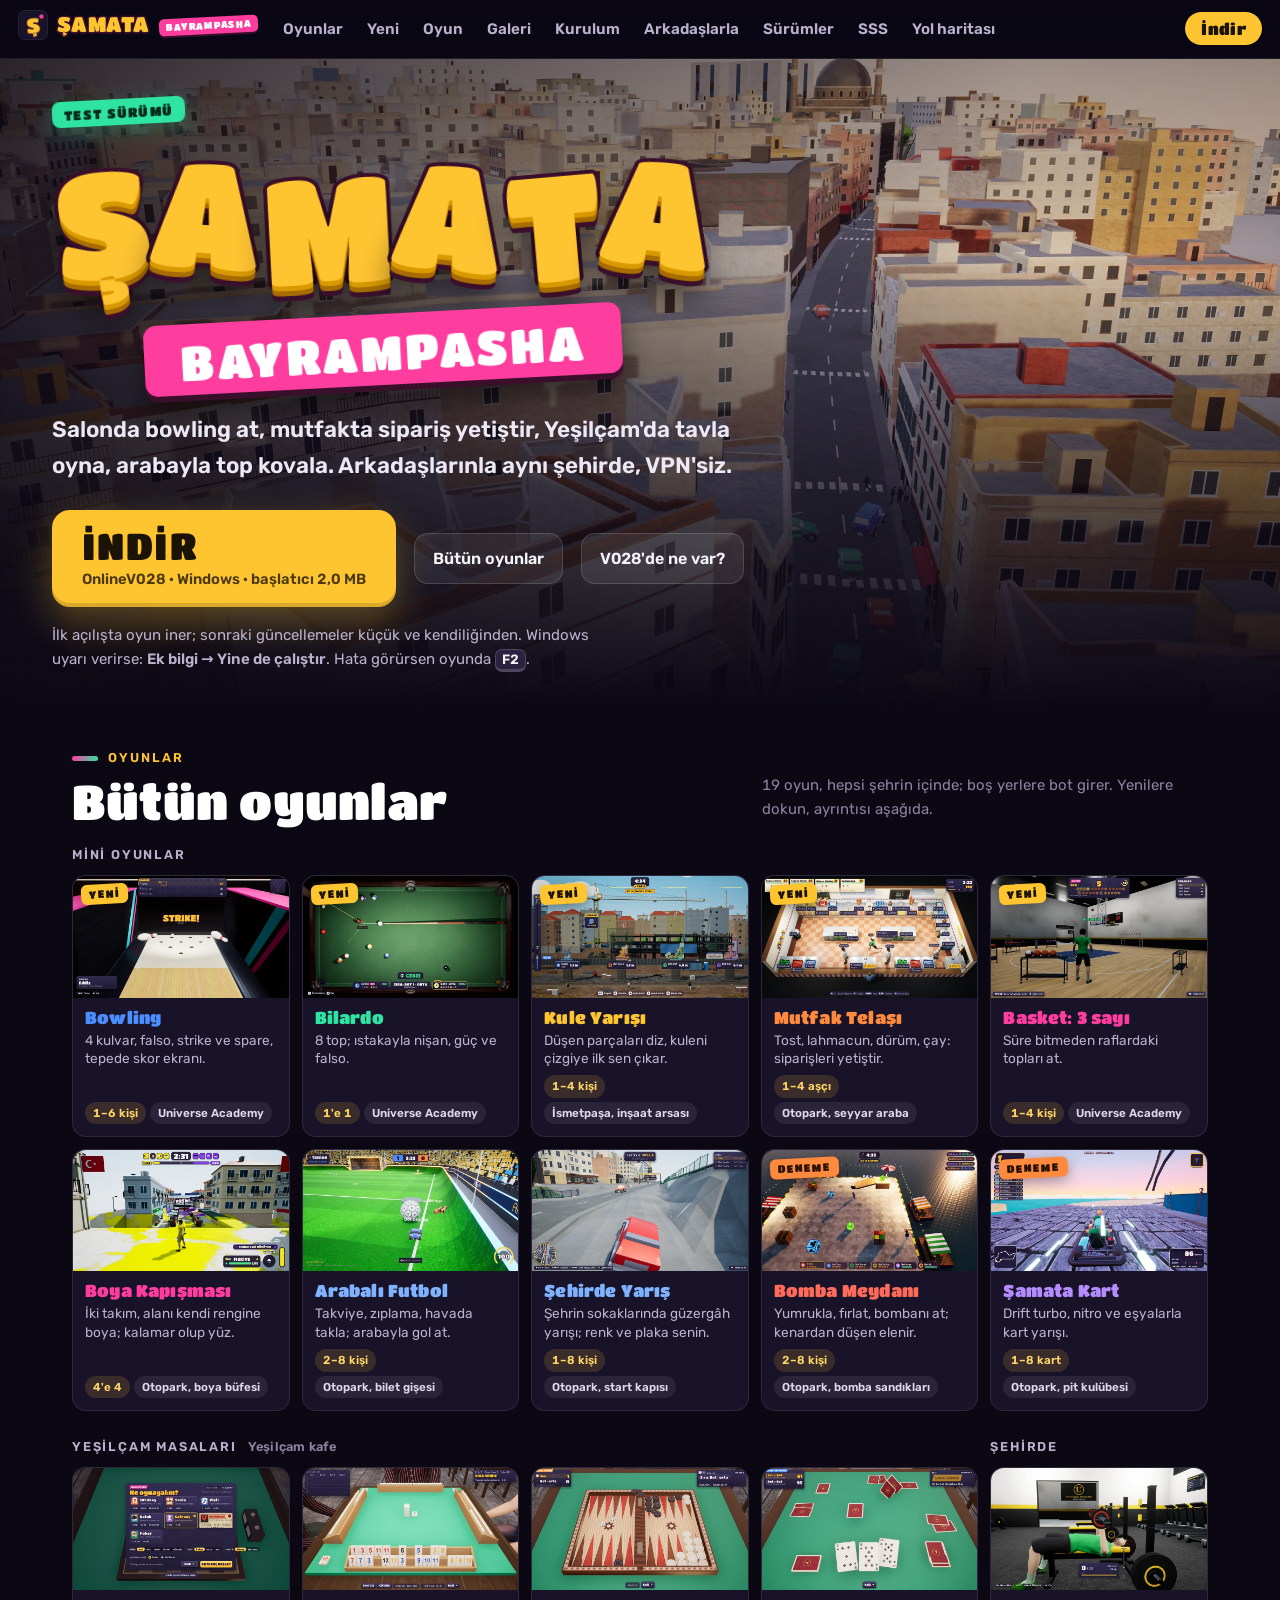
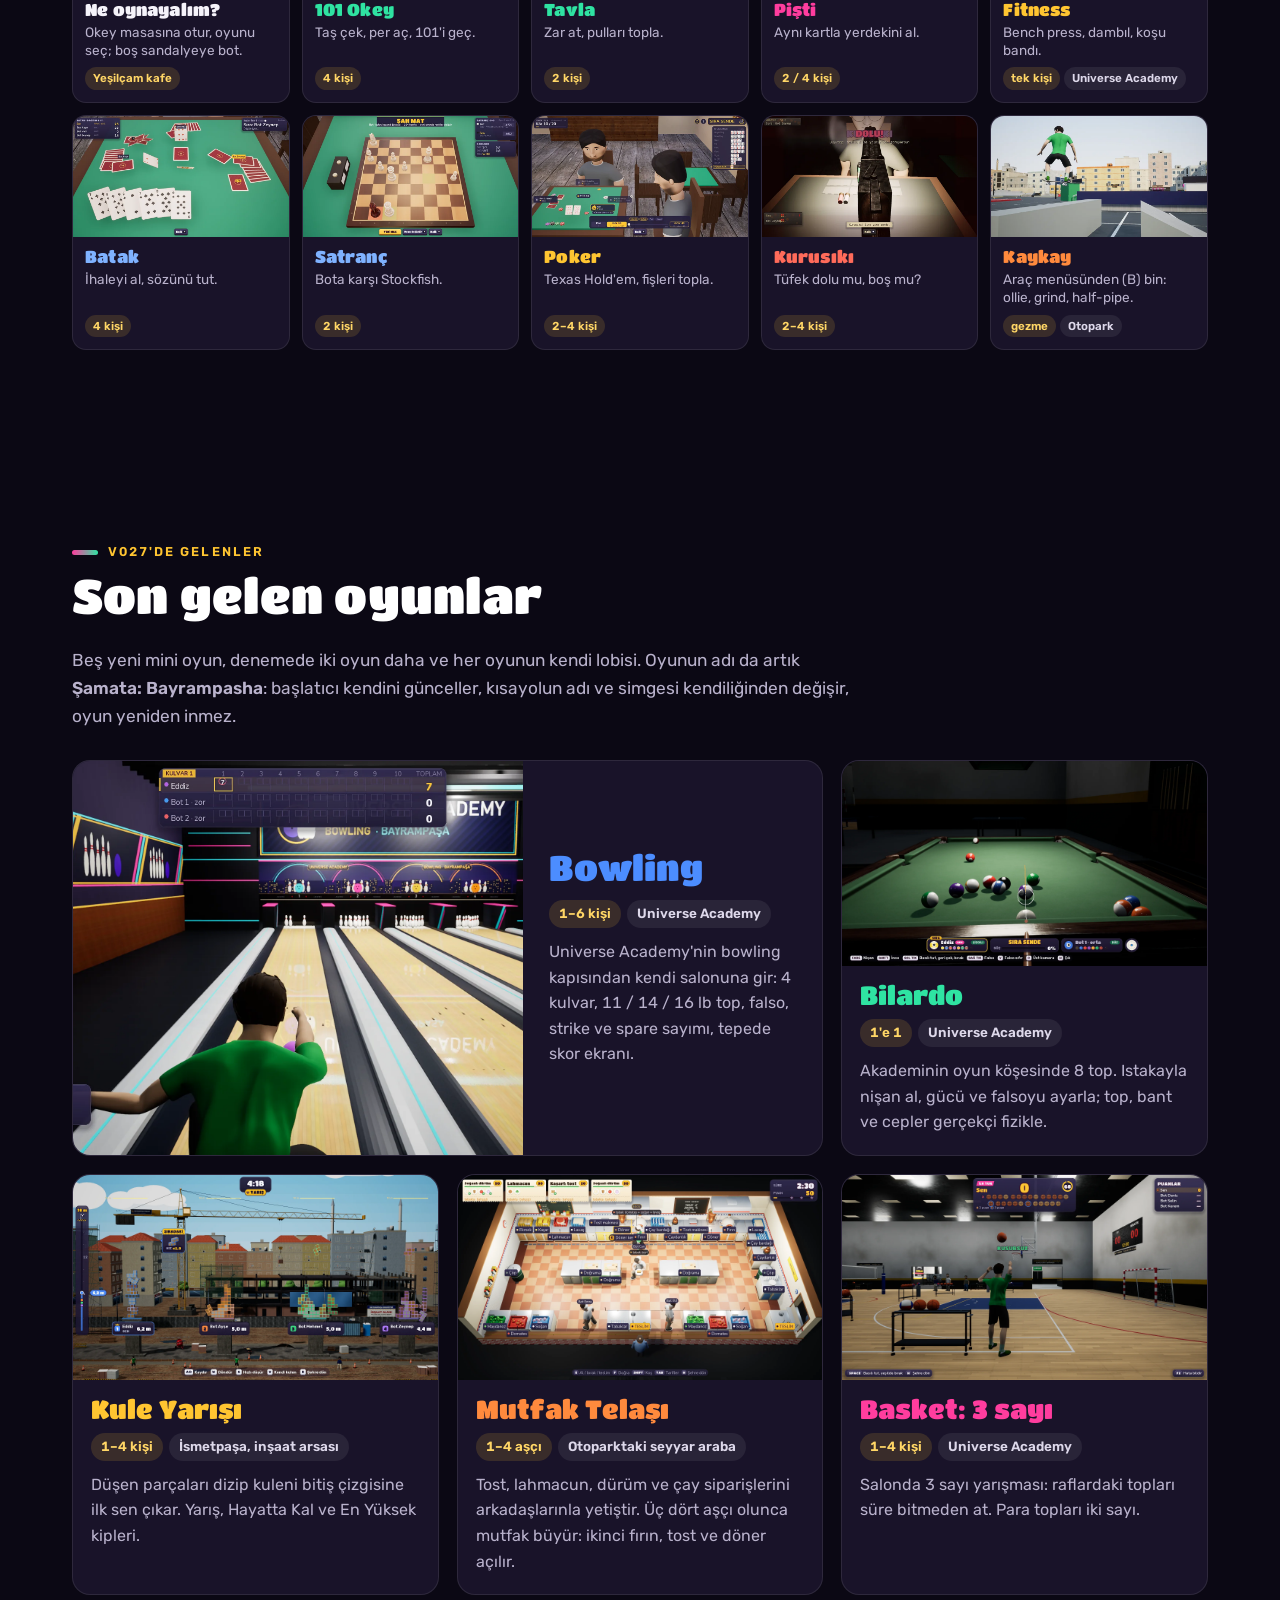
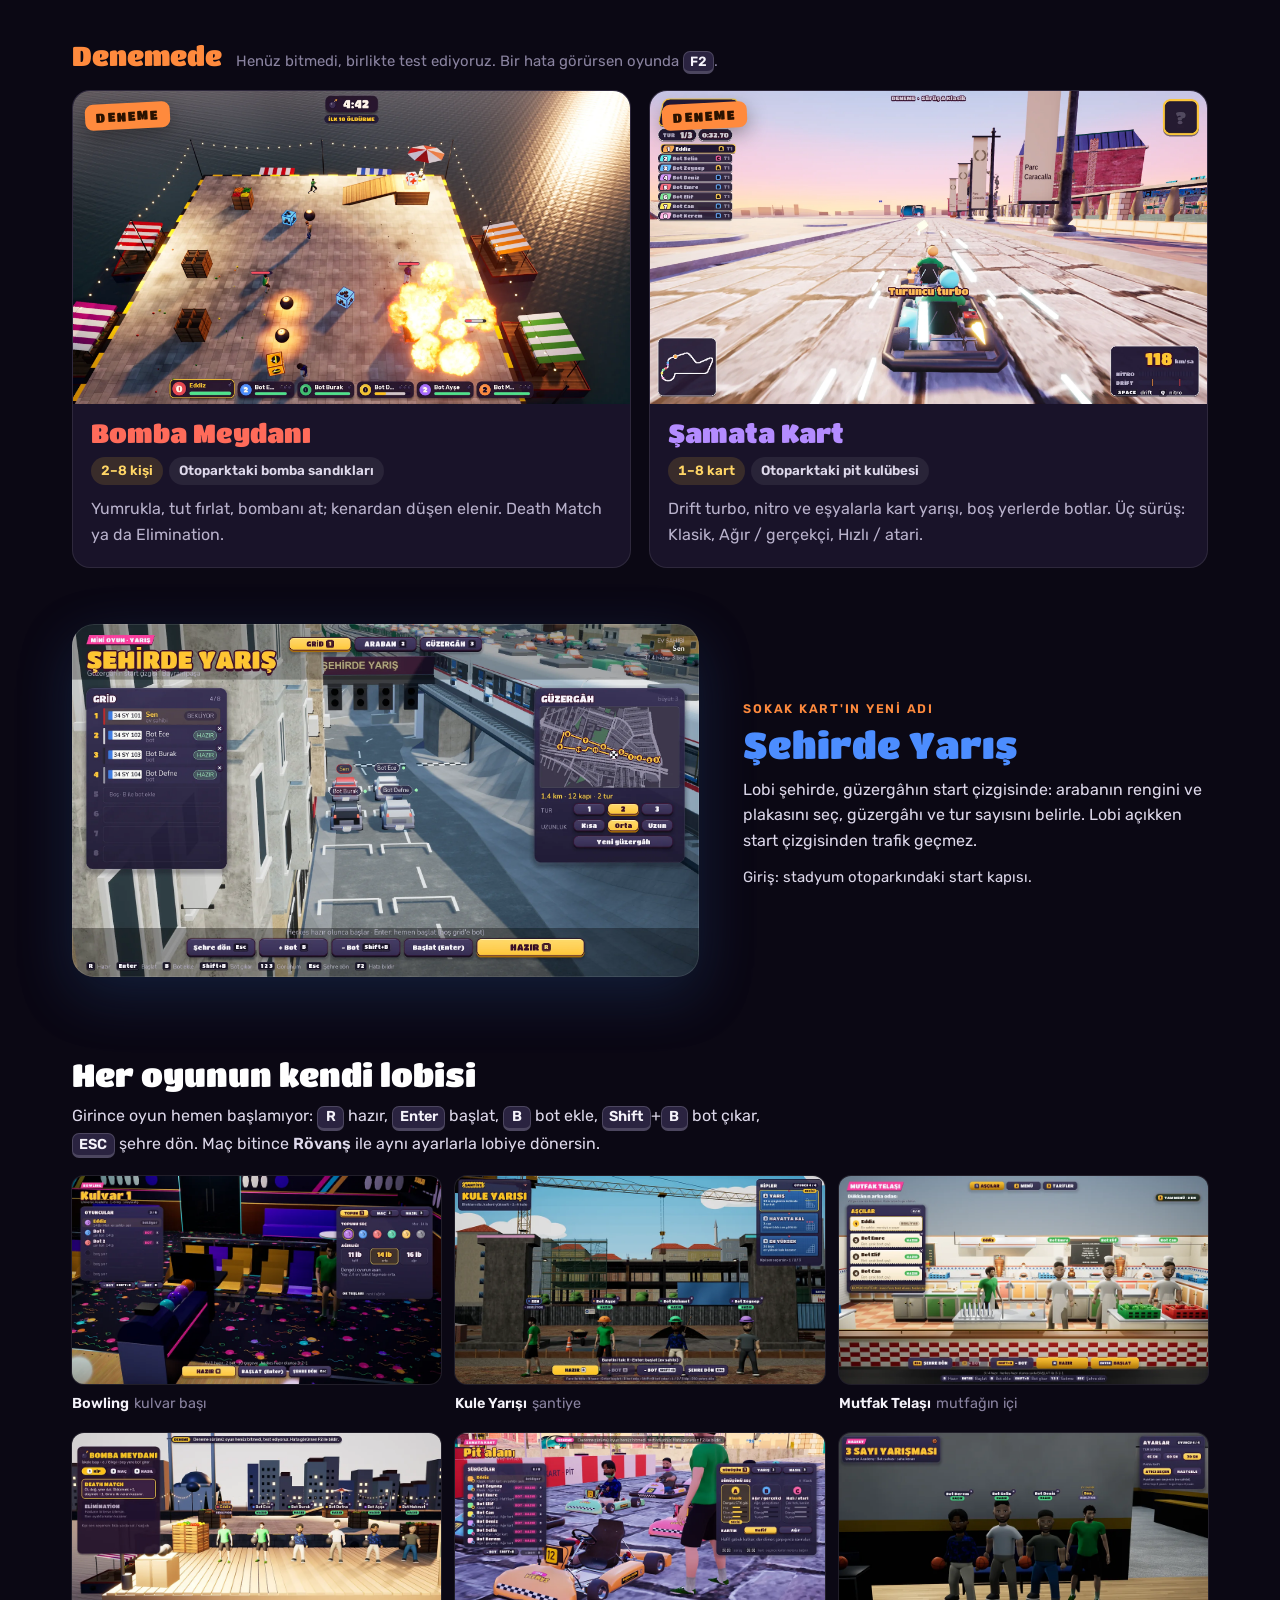
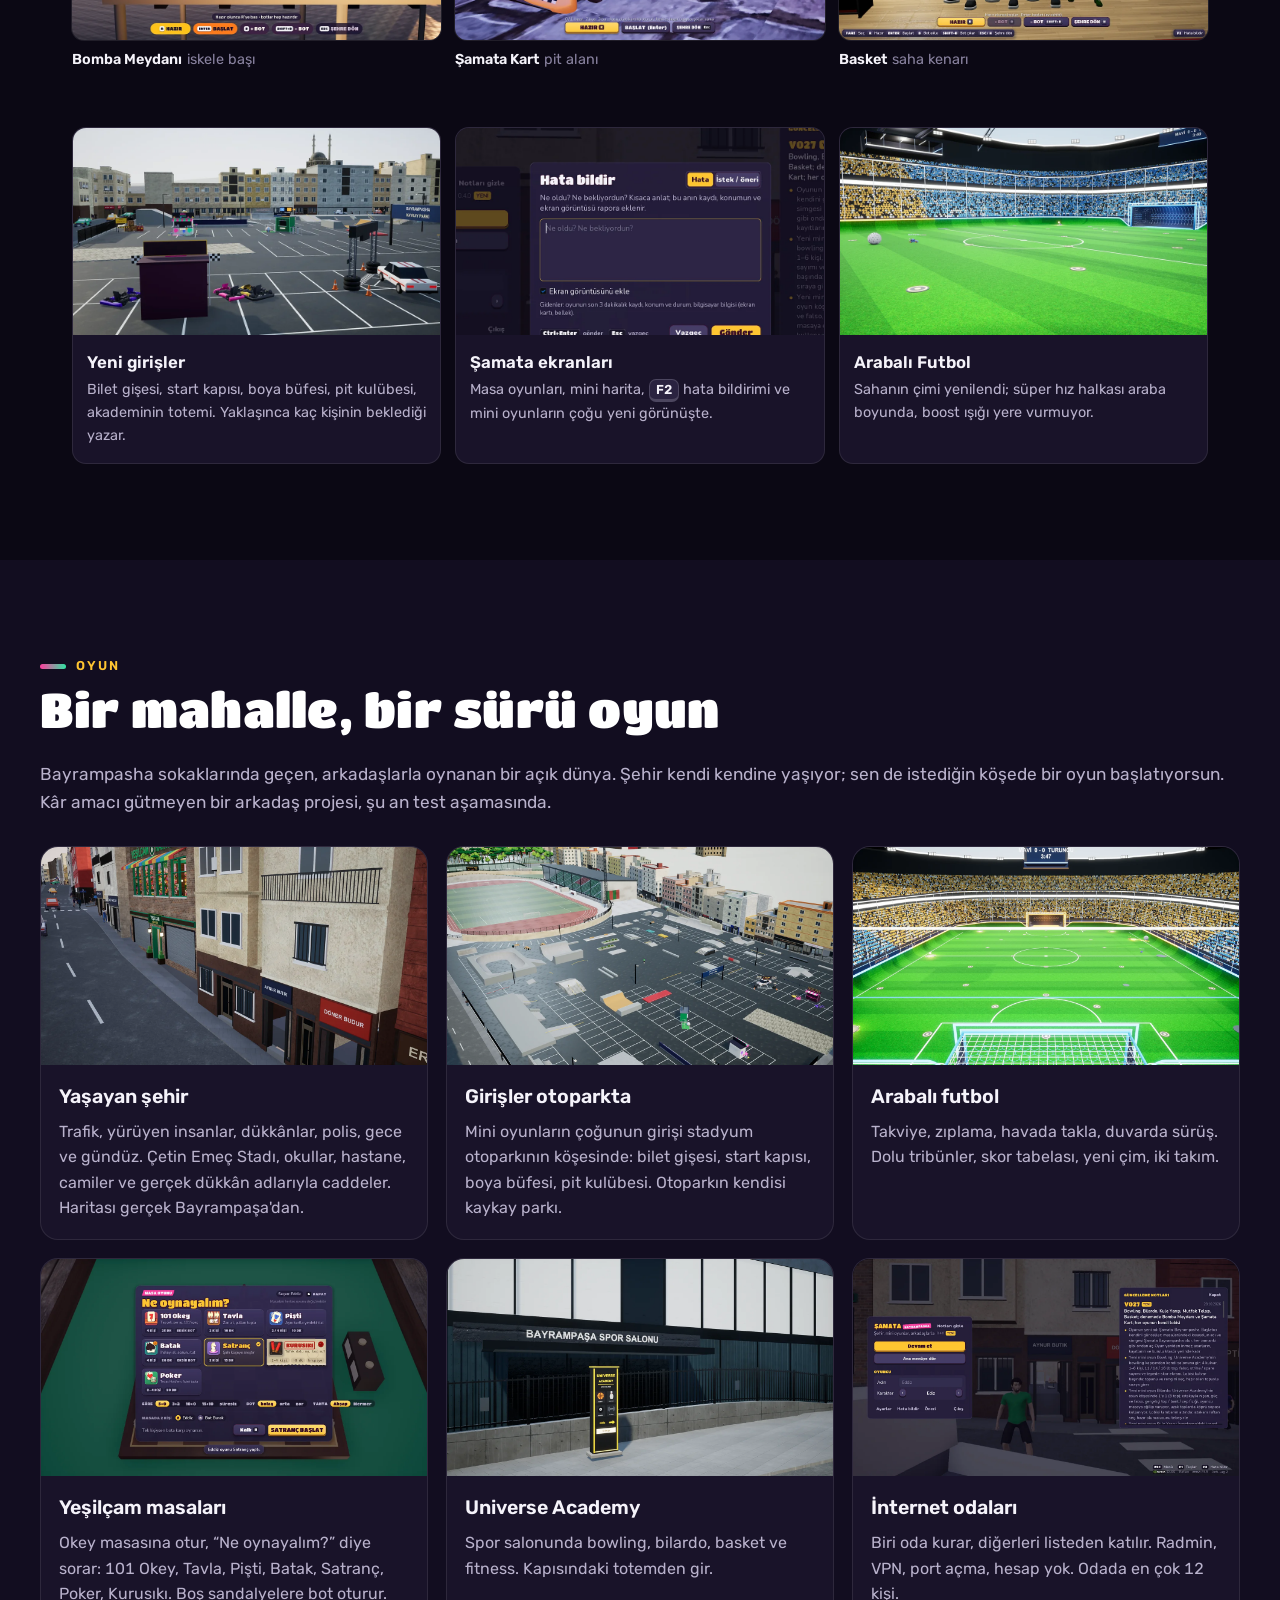
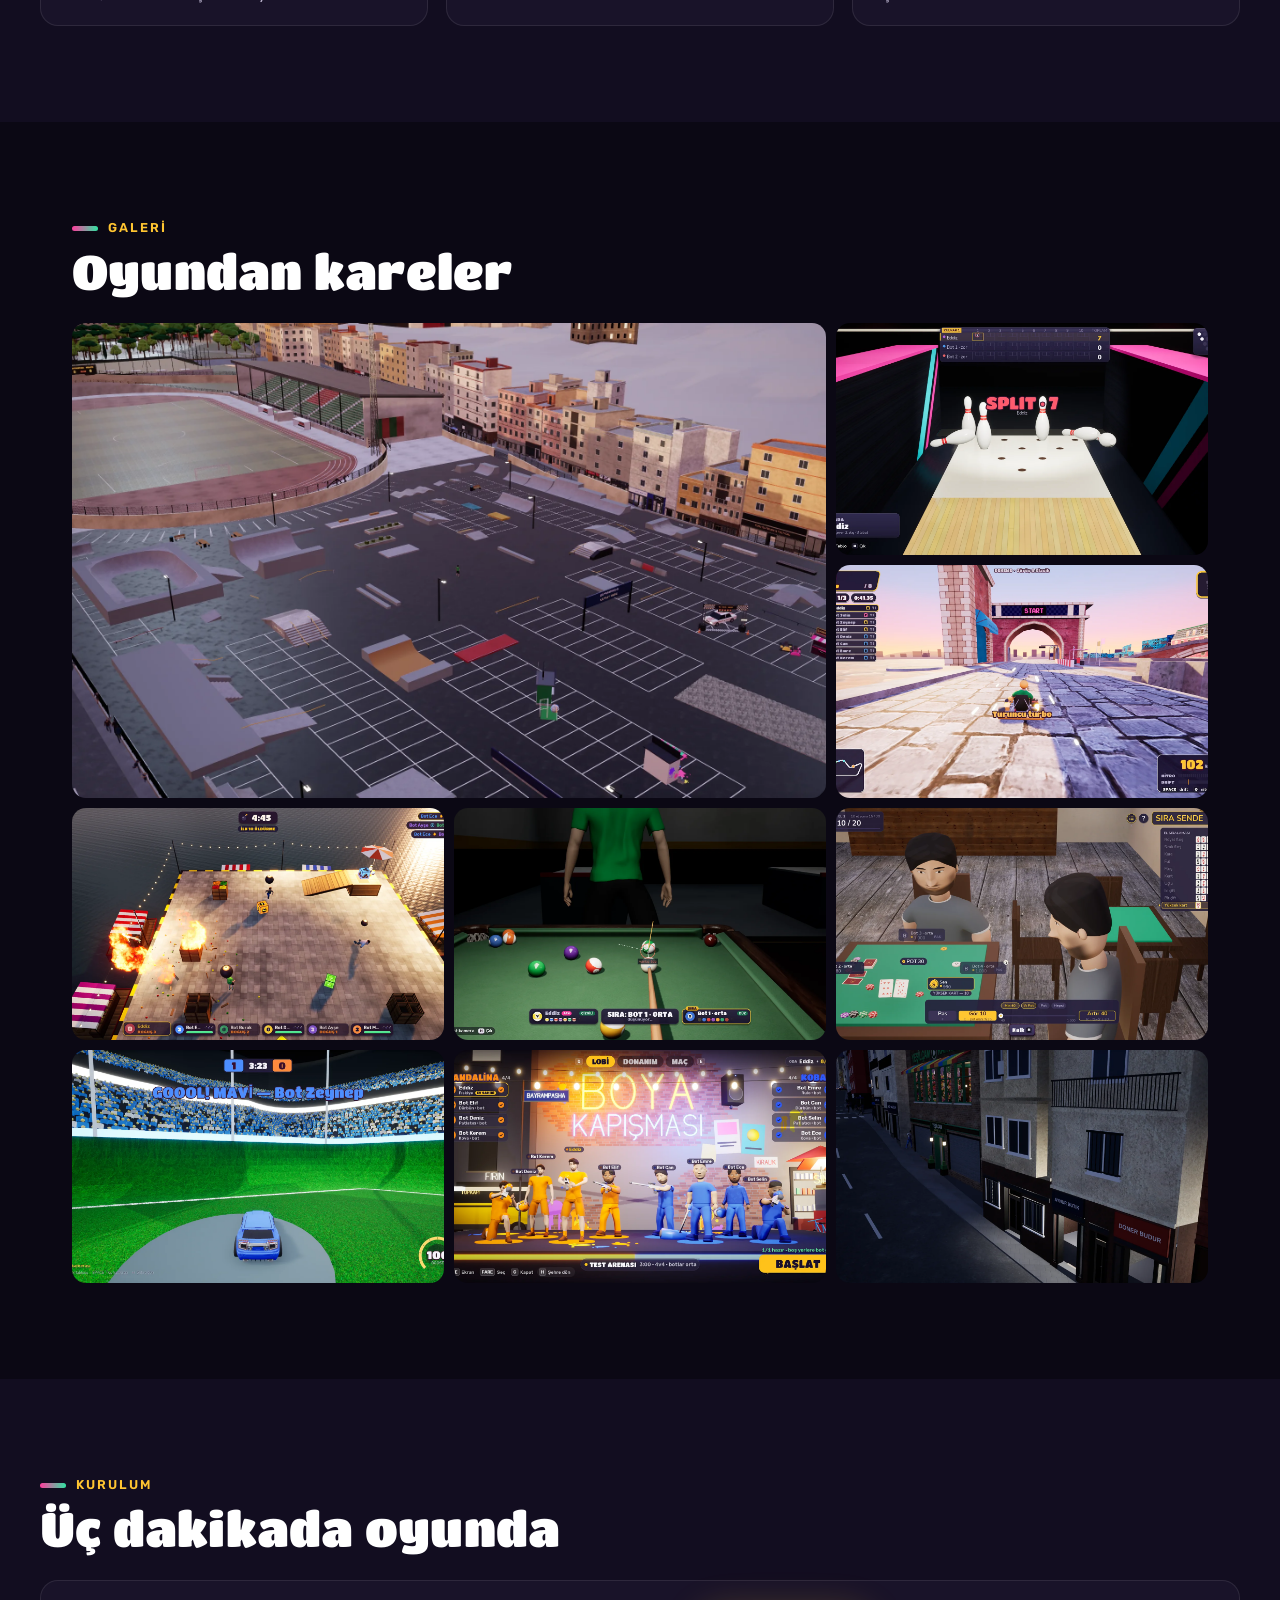
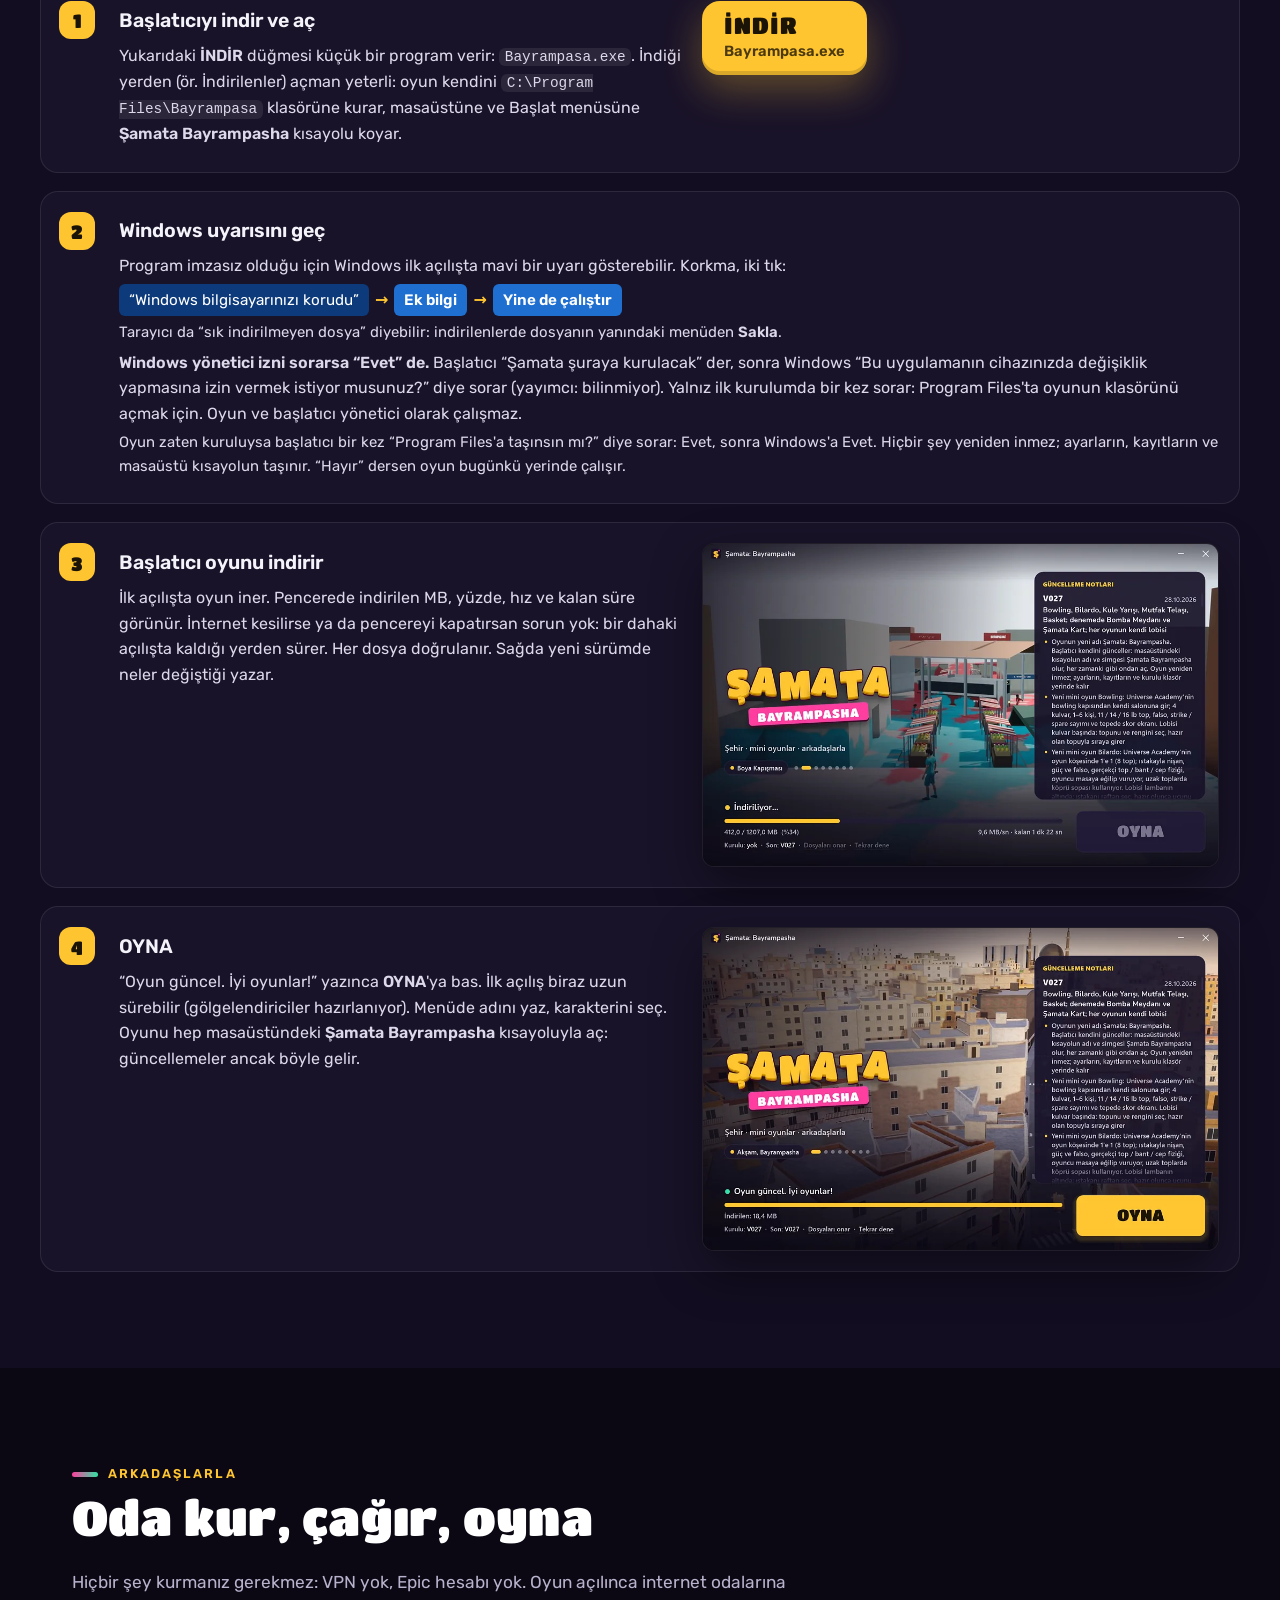
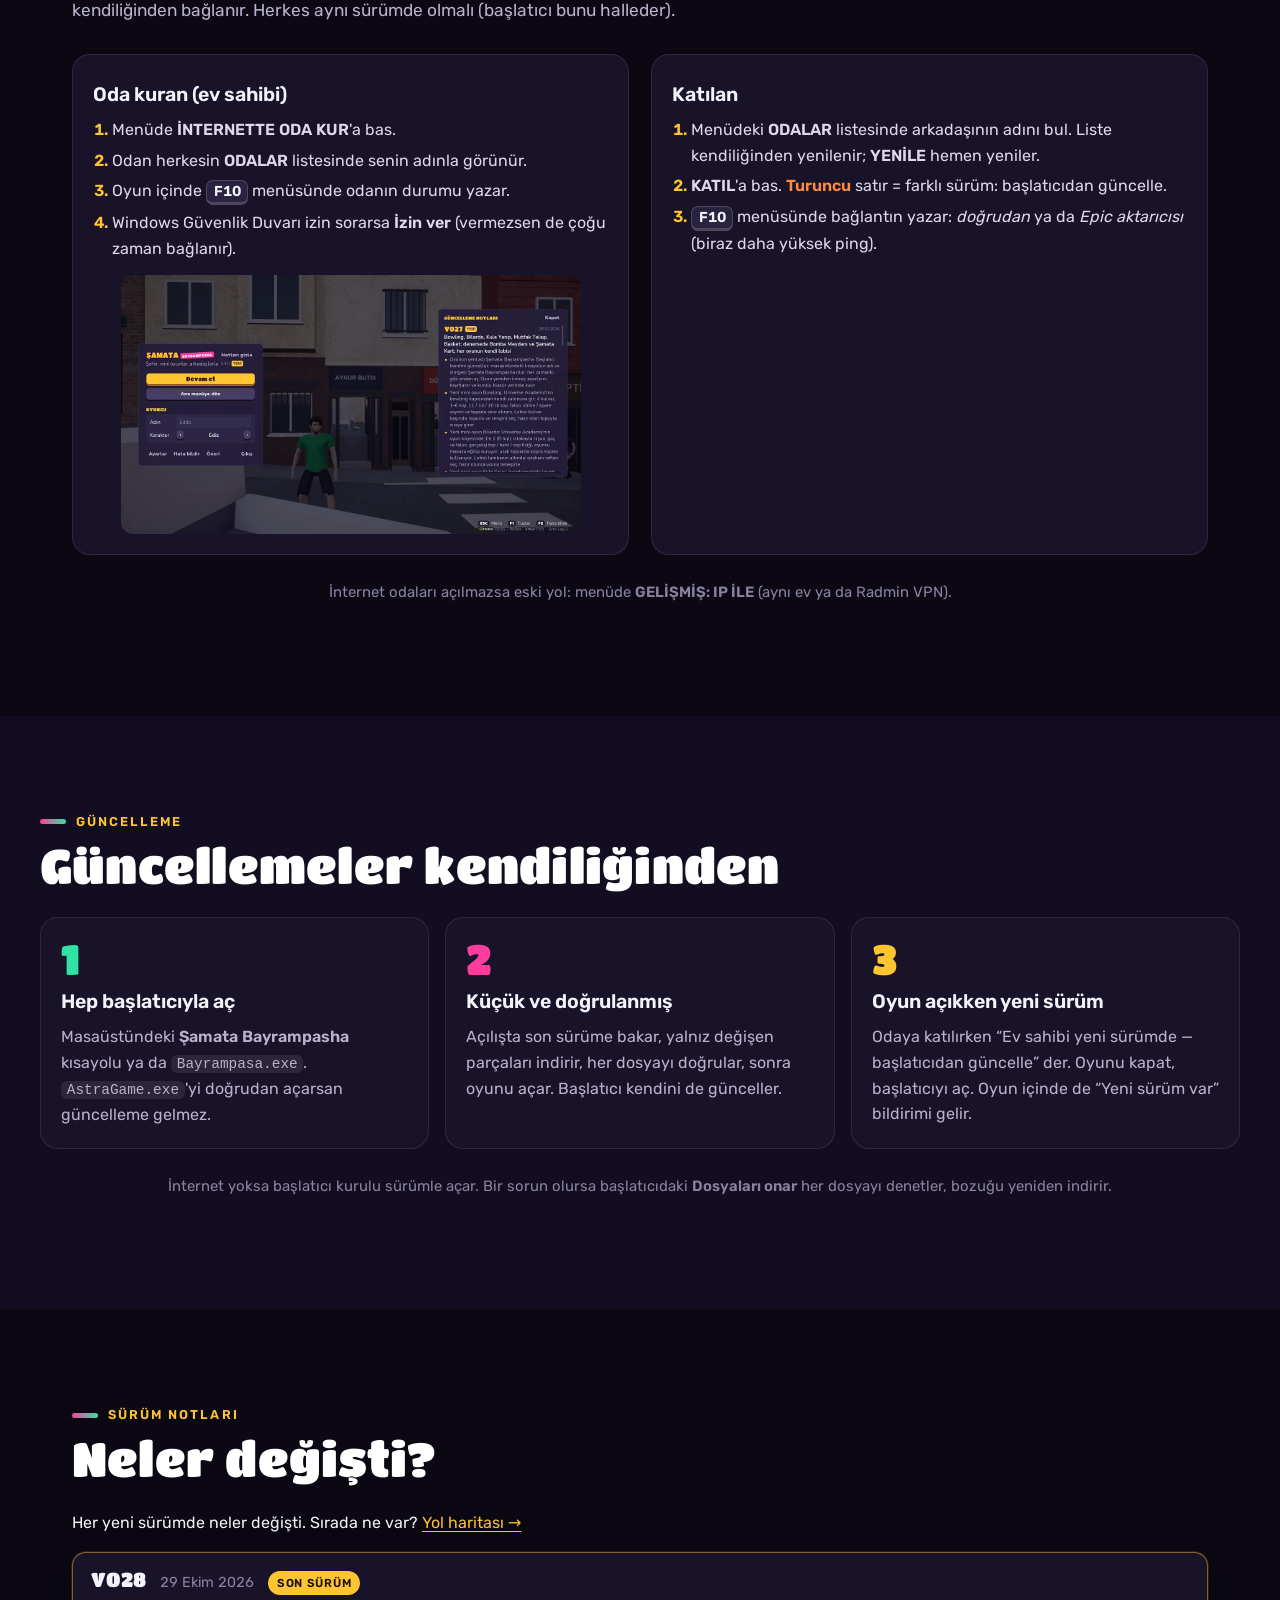
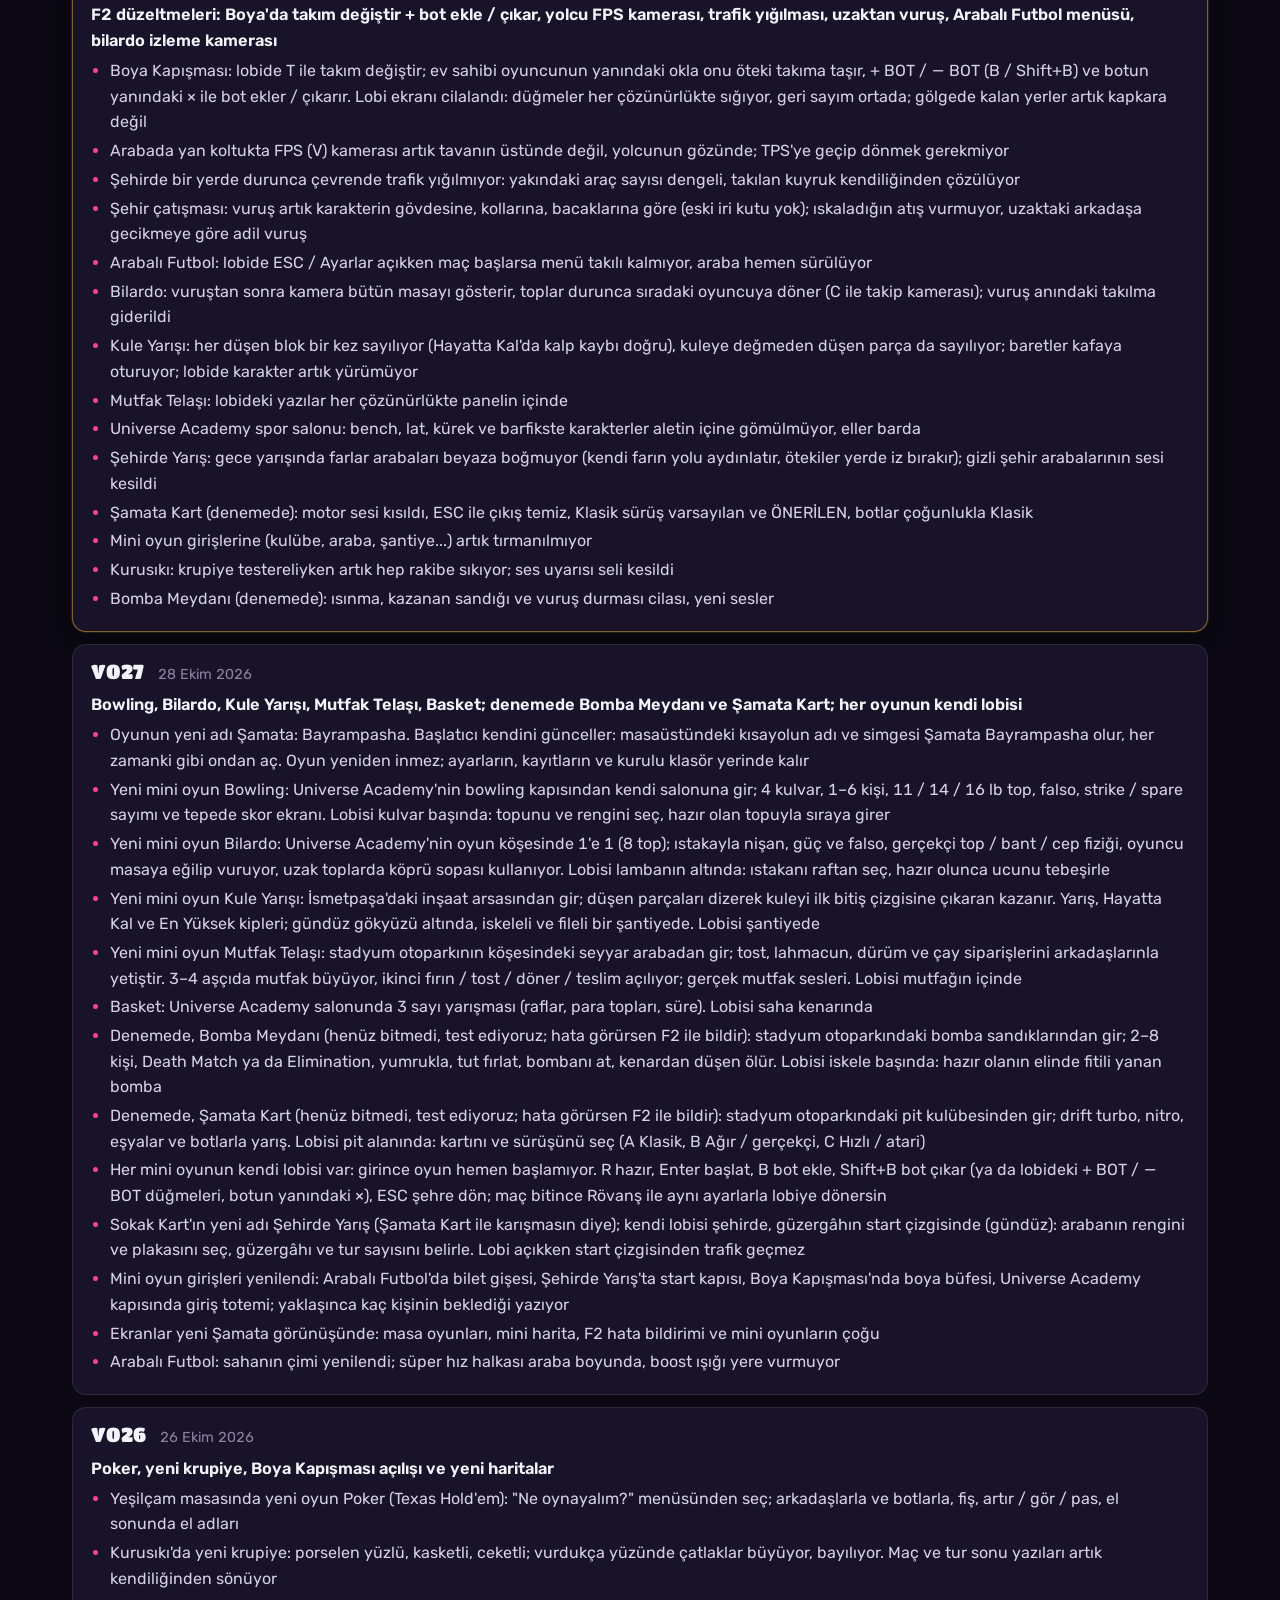
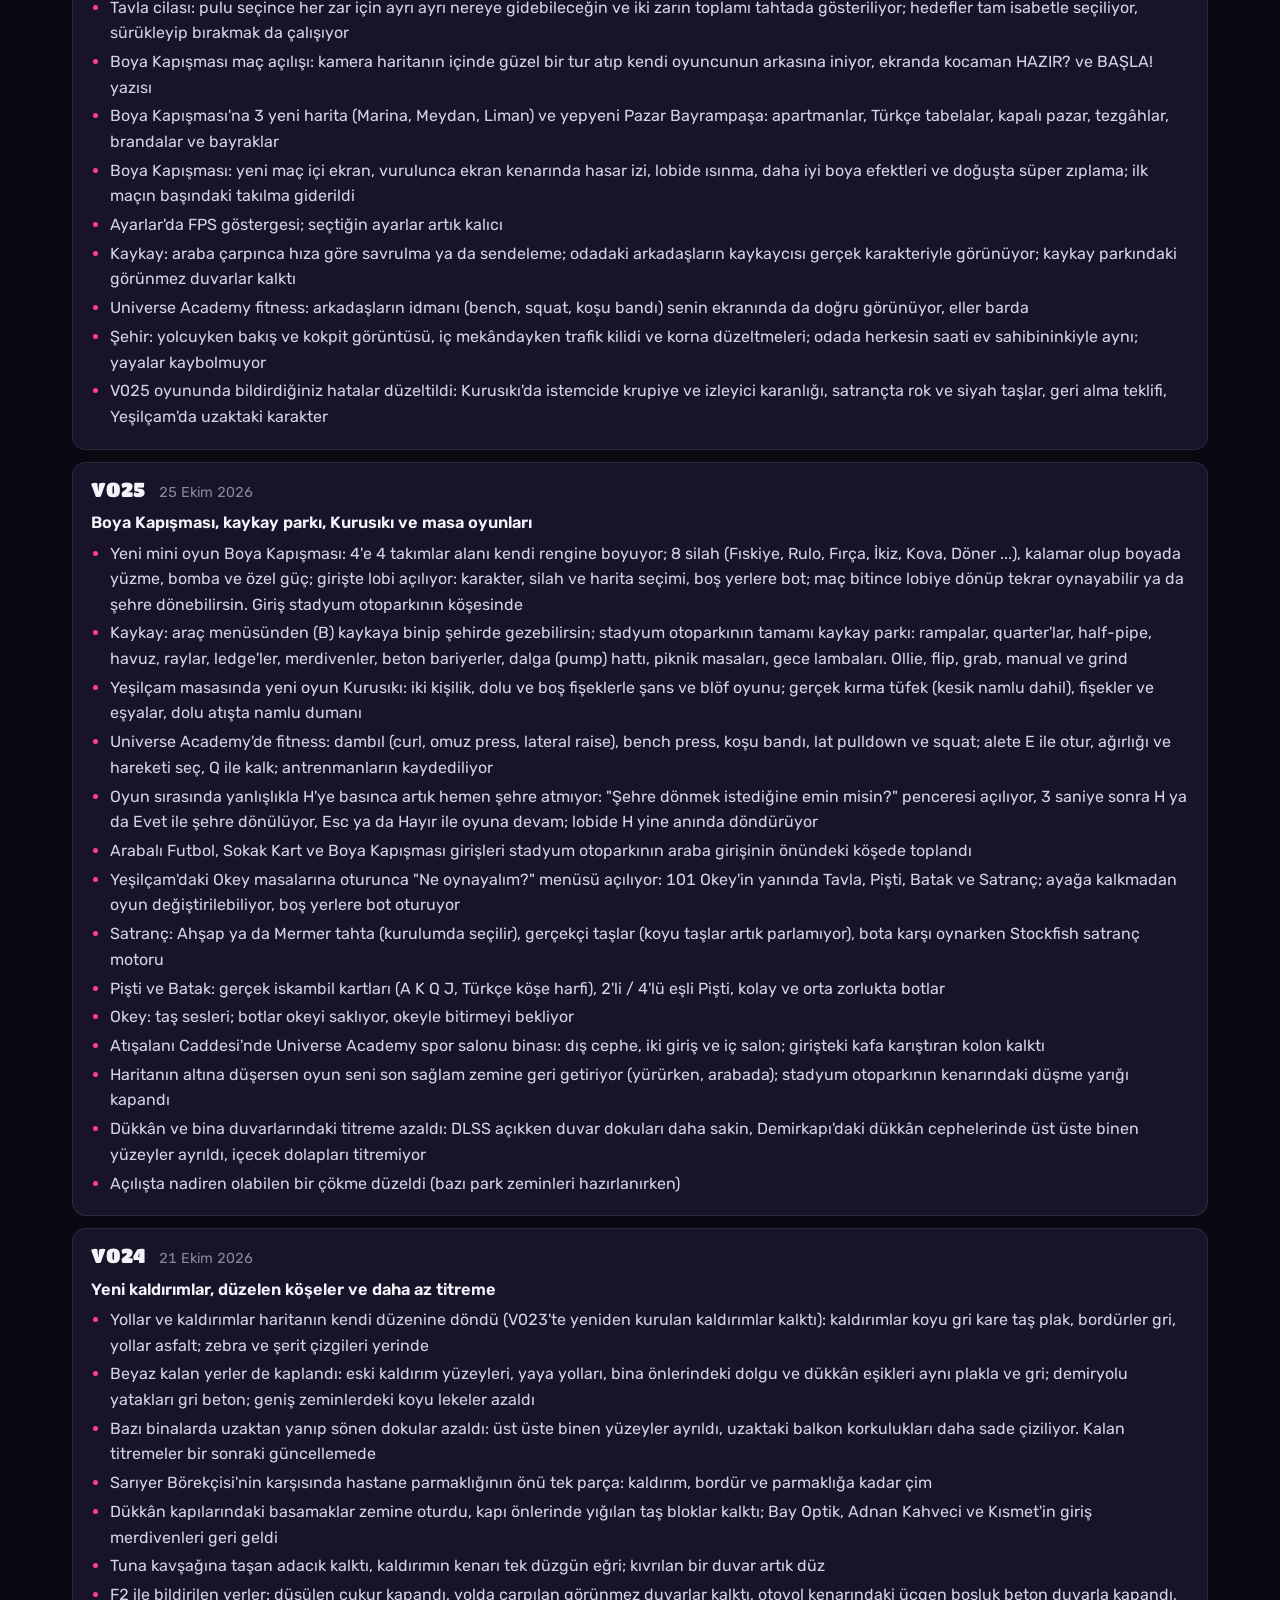
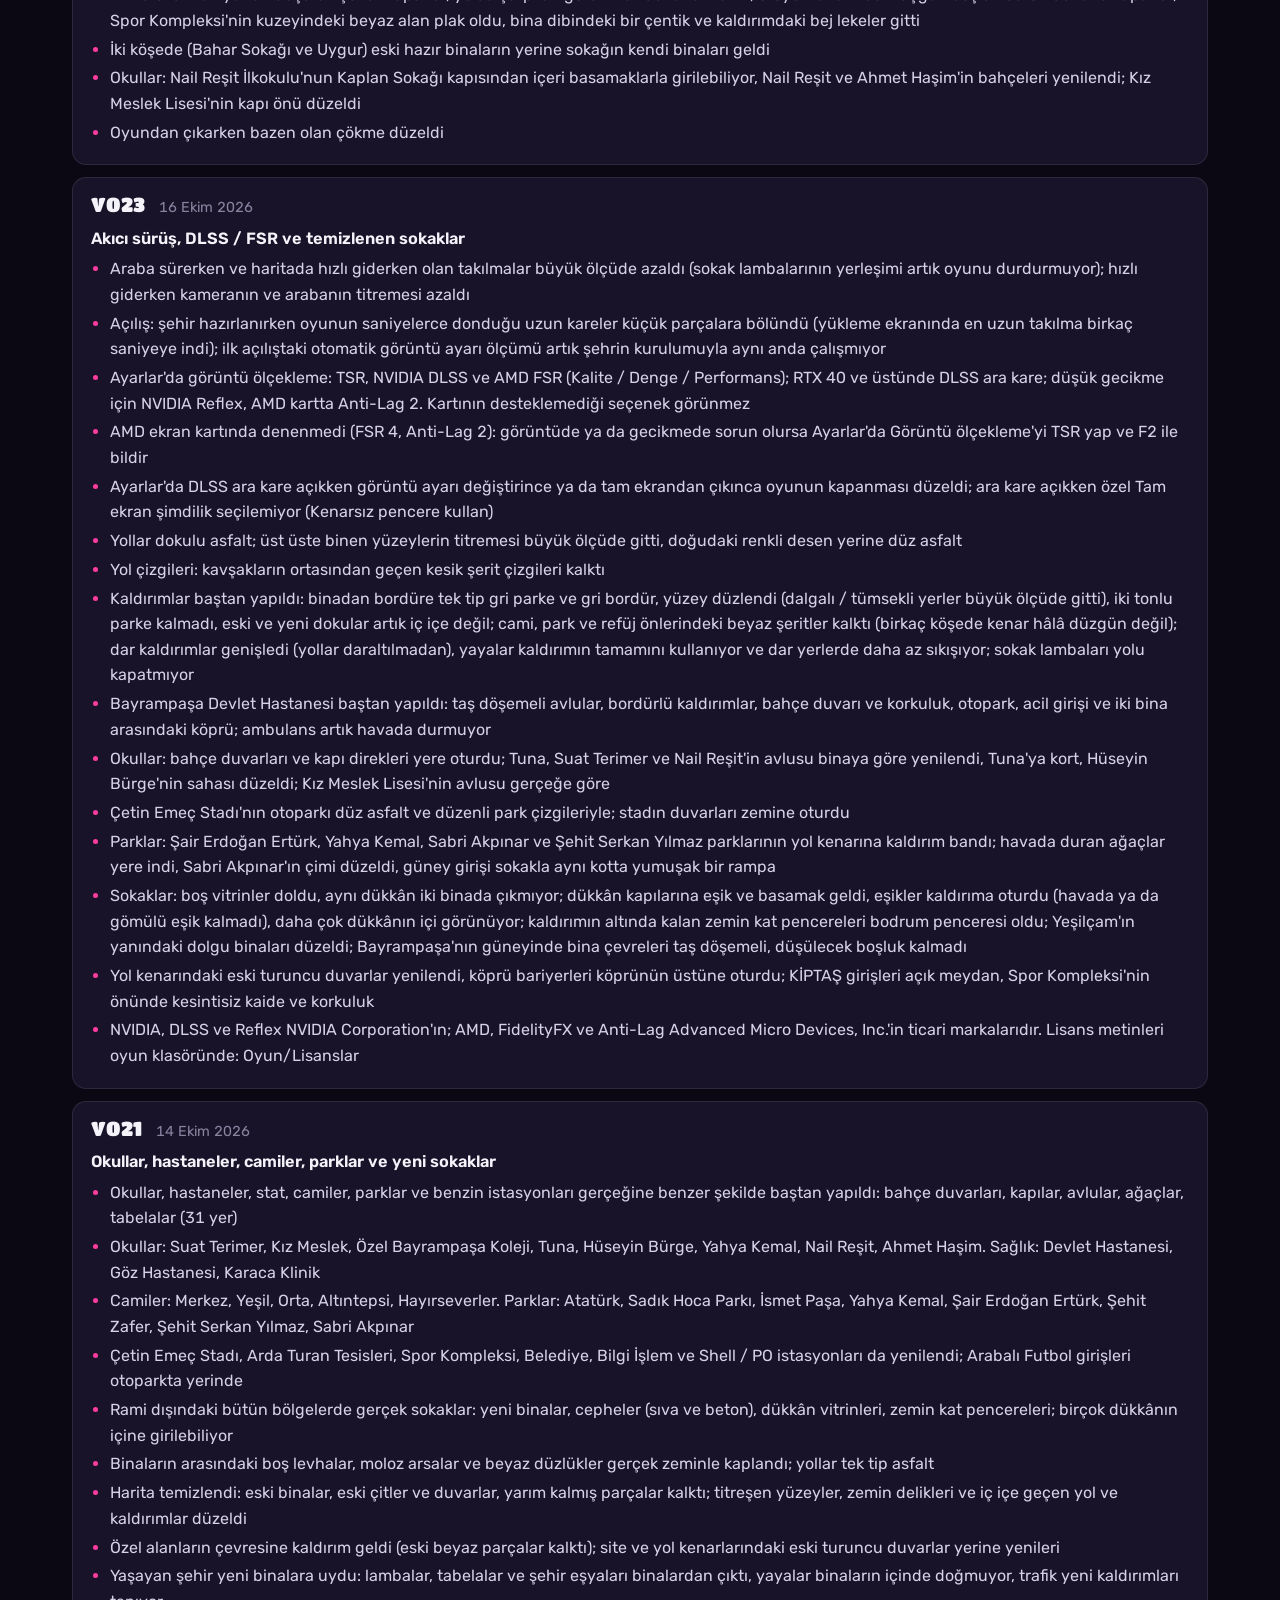
==== commit 648504ed: "Site: 2026-10-29 17:05" ====
--- a/site/index.html
+++ b/site/index.html
@@ -50,10 +50,10 @@
     <div class="kahraman-eylem">
       <a class="indir-dugme" id="indir" href="https://github.com/EddizEge/BayrampashaGame/releases/latest/download/Bayrampasa.exe">
         <span class="indir-ust">İNDİR</span>
-        <span class="indir-alt"><span data-surum>OnlineV027</span> · Windows · başlatıcı <span data-exe-boyut>2,0 MB</span></span>
+        <span class="indir-alt"><span data-surum>OnlineV028</span> · Windows · başlatıcı <span data-exe-boyut>2,0 MB</span></span>
       </a>
       <a class="ikincil-dugme" href="#oyunlar">Bütün oyunlar</a>
-      <a class="ikincil-dugme" href="#yeni">V027'de ne var?</a>
+      <a class="ikincil-dugme" href="#surumler">V028'de ne var?</a>
     </div>
     <p class="kahraman-not">İlk açılışta oyun iner; sonraki güncellemeler küçük ve kendiliğinden.
       Windows uyarı verirse: <b>Ek bilgi → Yine de çalıştır</b>. Hata görürsen oyunda <kbd>F2</kbd>.</p>
@@ -108,8 +108,8 @@
 
 <!-- ============================================================ YENİ (V027) -->
 <section id="yeni" class="bolum">
-  <p class="ust-etiket">Yeni · V027</p>
-  <h2>Bu güncellemede</h2>
+  <p class="ust-etiket">V027'de gelenler</p>
+  <h2>Son gelen oyunlar</h2>
   <p class="giris">Beş yeni mini oyun, denemede iki oyun daha ve her oyunun kendi lobisi. Oyunun adı da artık <b>Şamata: Bayrampasha</b>:
     başlatıcı kendini günceller, kısayolun adı ve simgesi kendiliğinden değişir, oyun yeniden inmez.</p>
 
@@ -379,7 +379,9 @@
   <div id="surum-listesi" class="surum-listesi" aria-live="polite"></div>
   <p class="ince ortali" id="surum-kaynak">Liste GitHub'dan canlı okunur.</p>
   <script type="application/json" id="yedek-surumler">
-  [{"tag_name": "OnlineV027", "published_at": "2026-10-28T19:30:00Z",
+  [{"tag_name": "OnlineV028", "published_at": "2026-10-29T13:45:00Z",
+    "body": "Boya Kapışması'nda takım değiştir, bot ekle / çıkar; yolcu koltuğunda FPS kamera; trafik yığılması bitti; adil vuruş; bilardo izleme kamerası; Kule ve Şehirde Yarış düzeltmeleri."},
+   {"tag_name": "OnlineV027", "published_at": "2026-10-28T19:30:00Z",
     "body": "Bowling, Bilardo, Kule Yarışı, Mutfak Telaşı, Basket; denemede Bomba Meydanı ve Şamata Kart; her oyunun kendi lobisi; oyunun yeni adı Şamata: Bayrampasha."},
    {"tag_name": "OnlineV026", "published_at": "2026-10-26T20:00:00Z",
     "body": "Poker, yeni krupiye, Boya Kapışması açılışı ve yeni haritalar."}]
@@ -461,7 +463,7 @@
   <div class="son-ic">
     <h2>Mahalle seni bekliyor</h2>
     <a class="indir-dugme" href="https://github.com/EddizEge/BayrampashaGame/releases/latest/download/Bayrampasa.exe">
-      <span class="indir-ust">İNDİR</span><span class="indir-alt"><span data-surum>OnlineV027</span> · ücretsiz</span></a>
+      <span class="indir-ust">İNDİR</span><span class="indir-alt"><span data-surum>OnlineV028</span> · ücretsiz</span></a>
   </div>
 </section>
 </main>
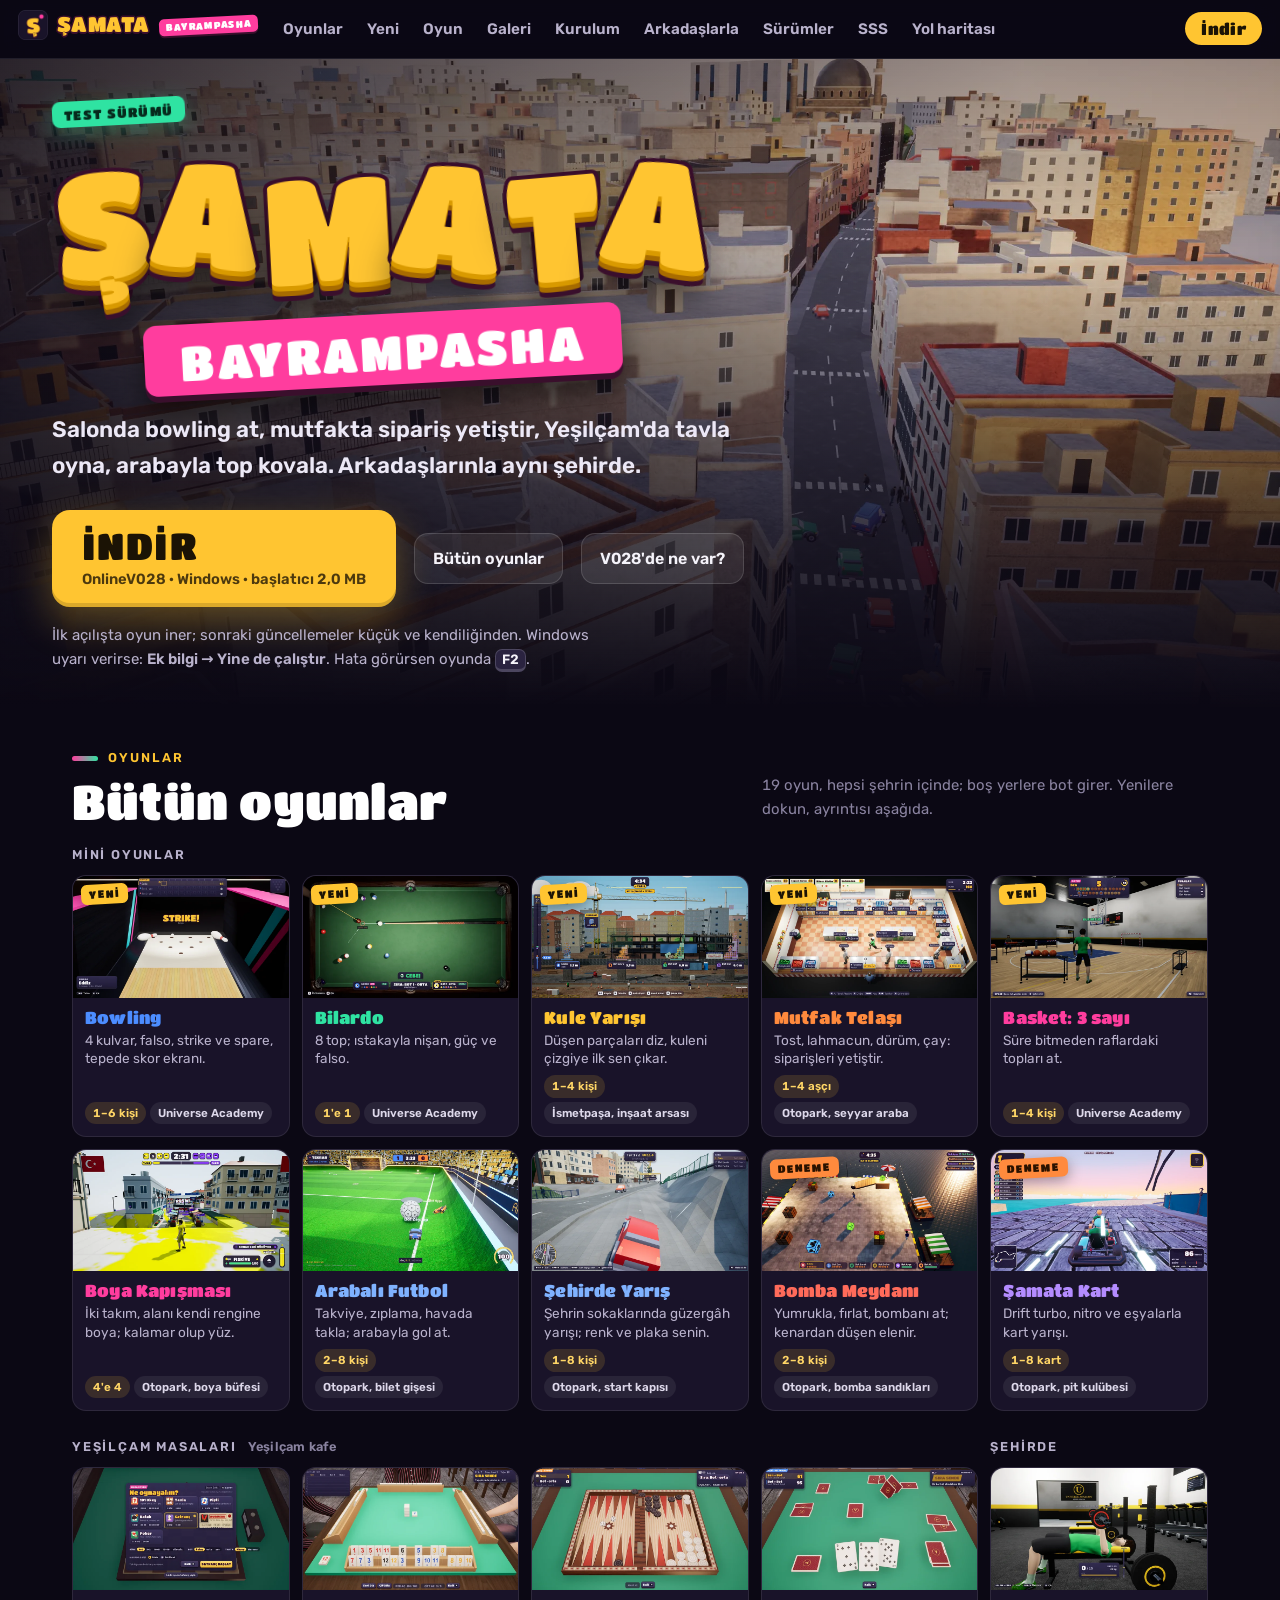
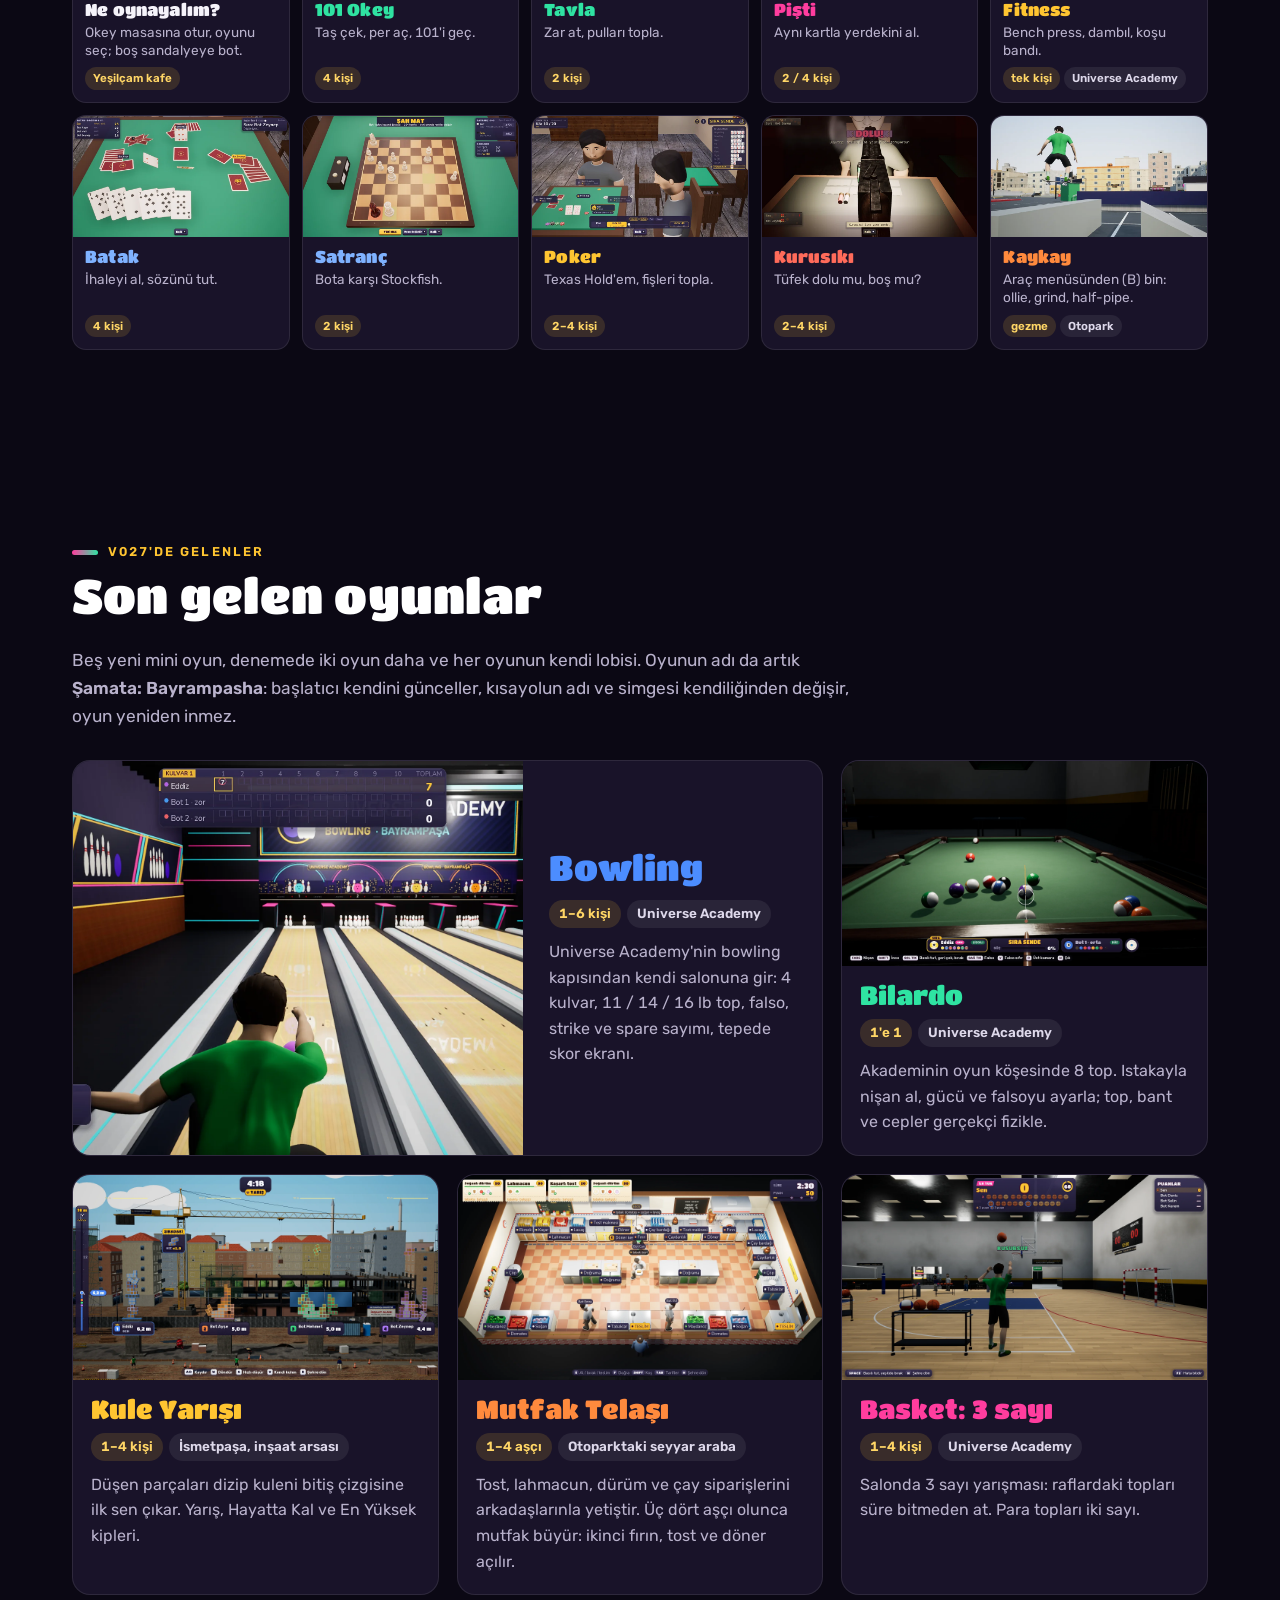
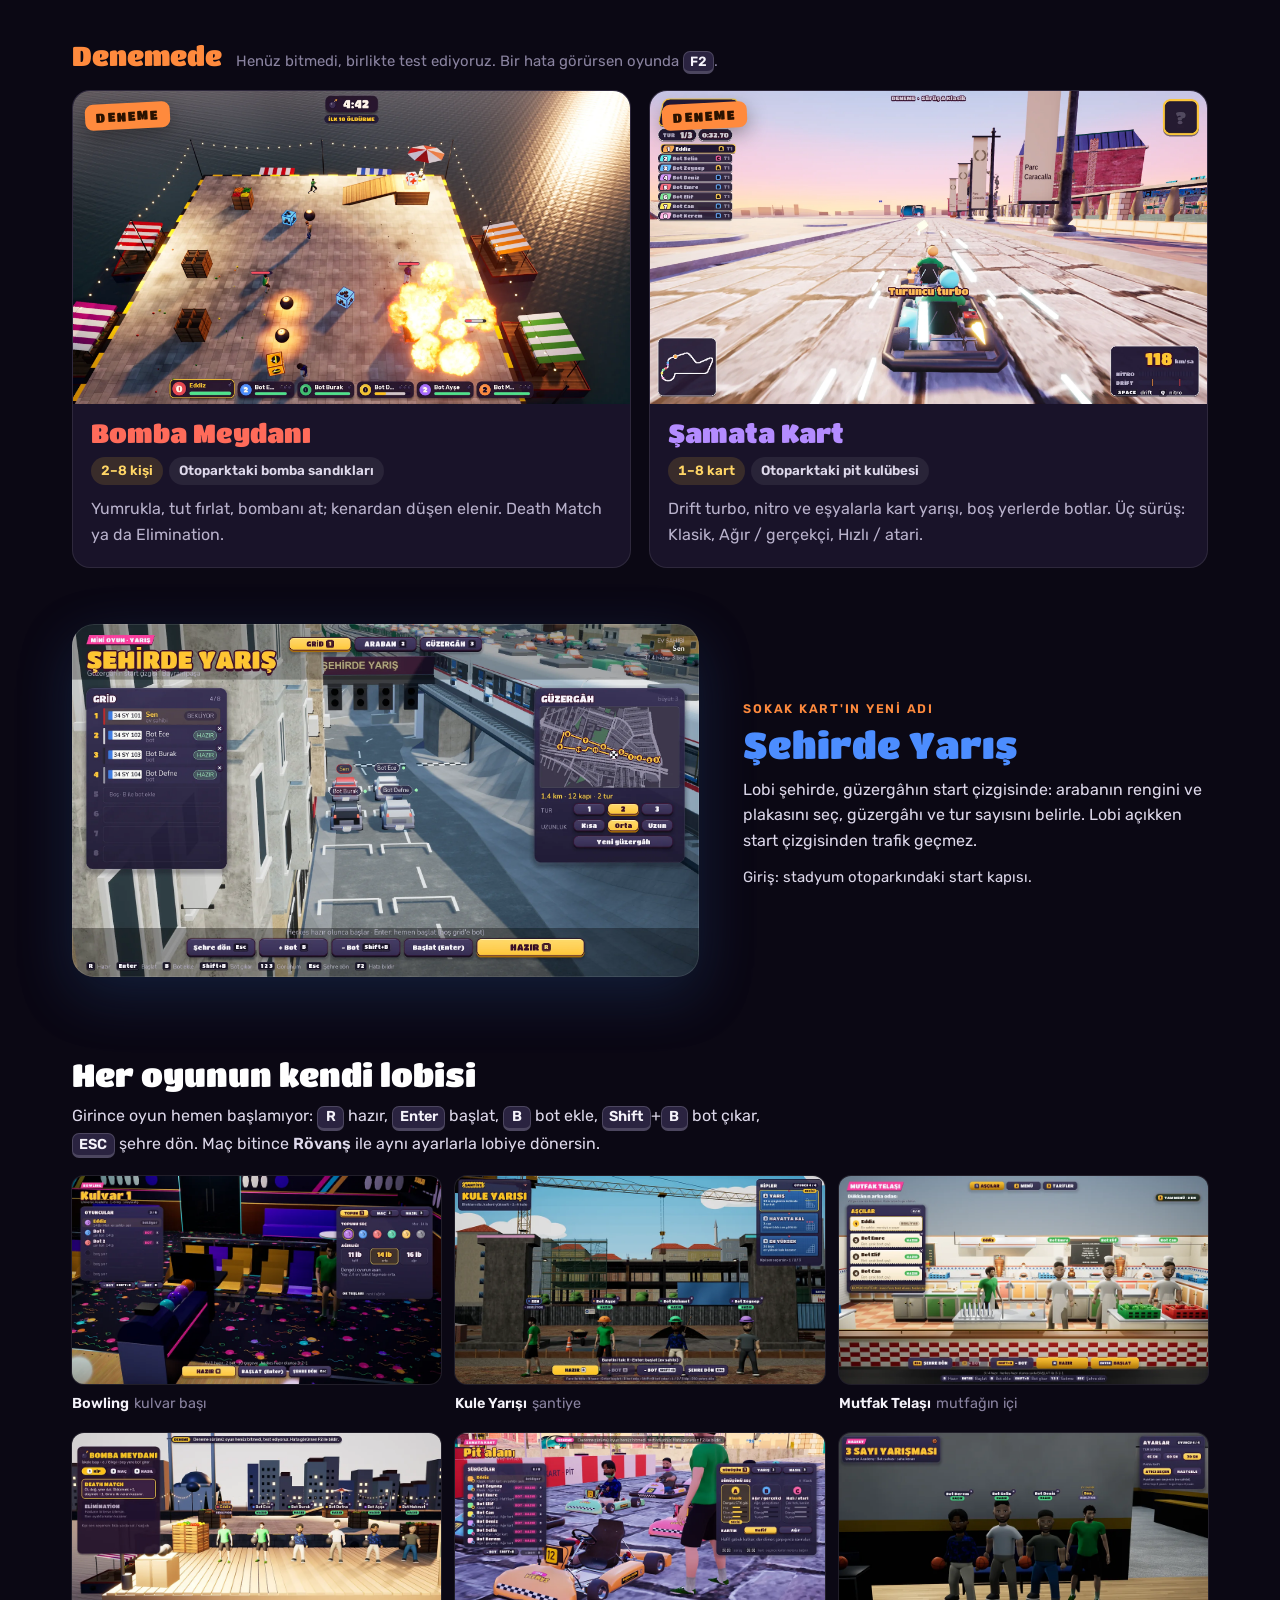
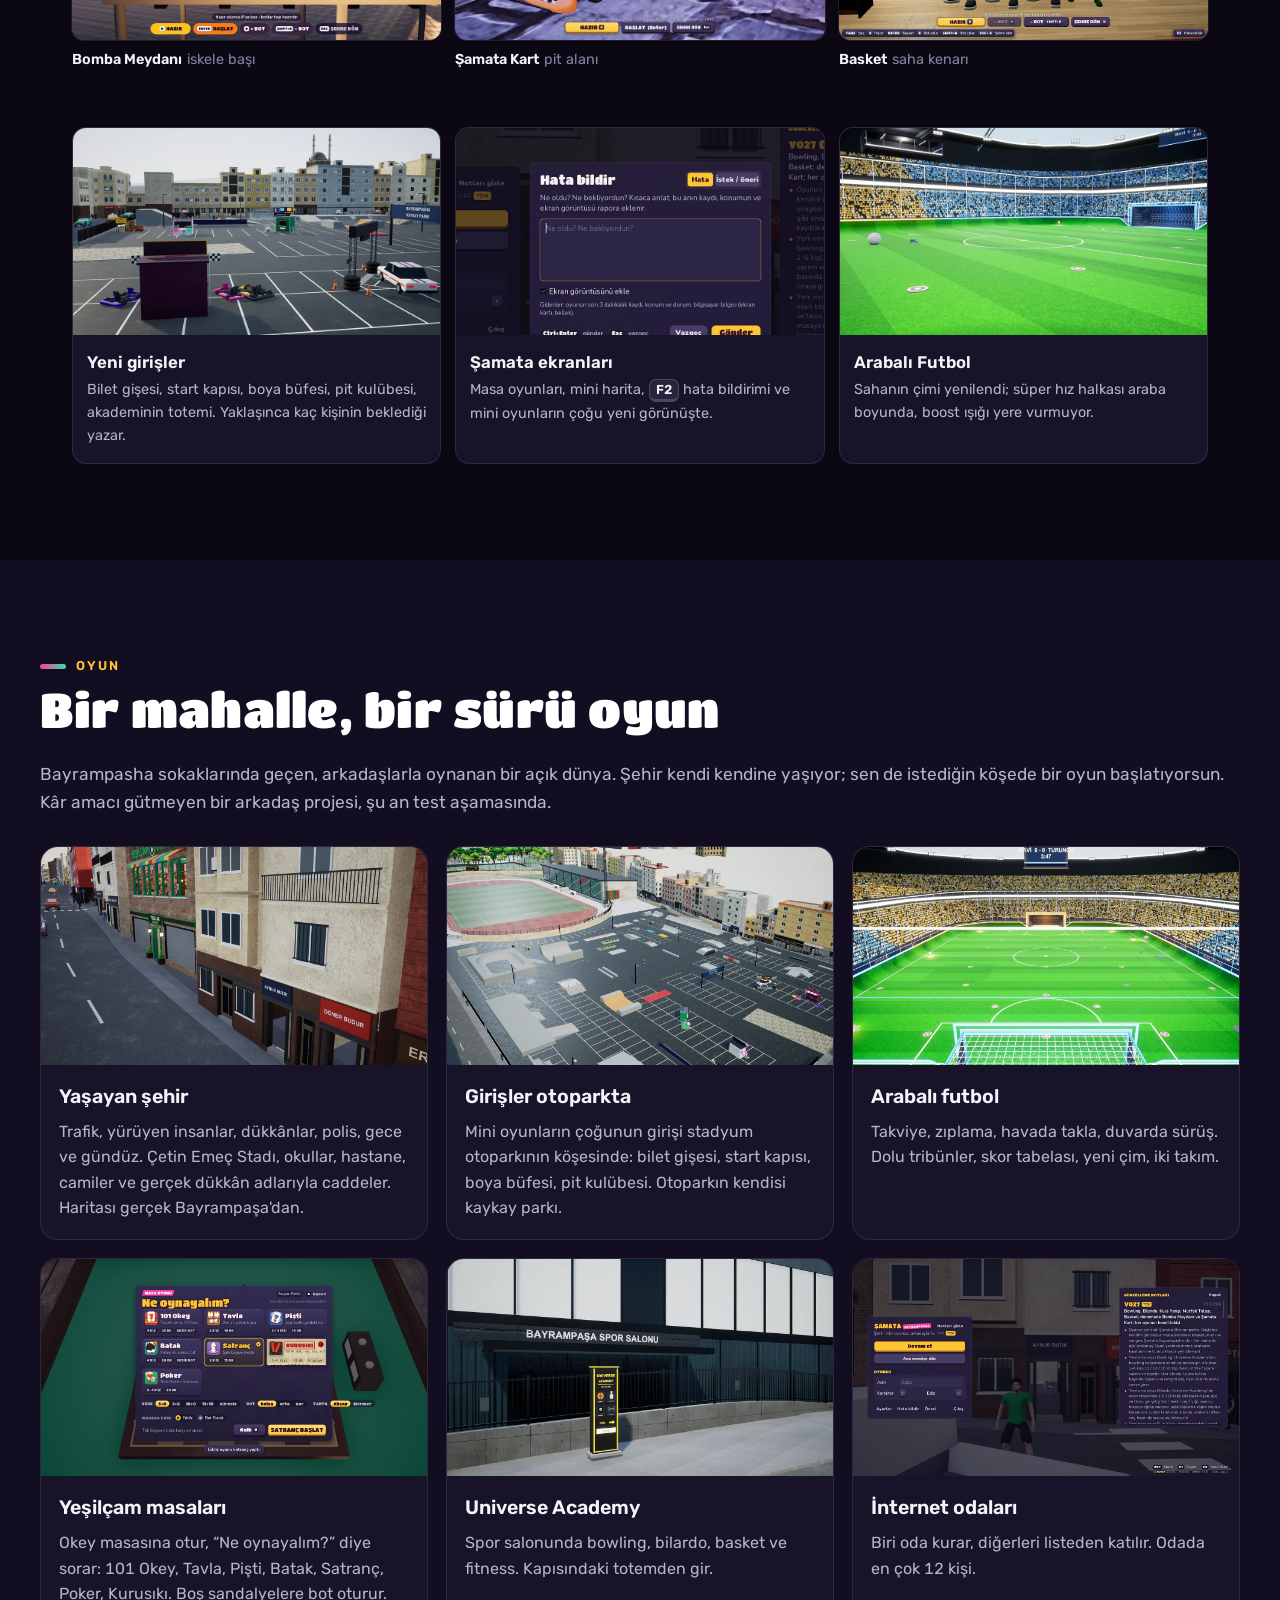
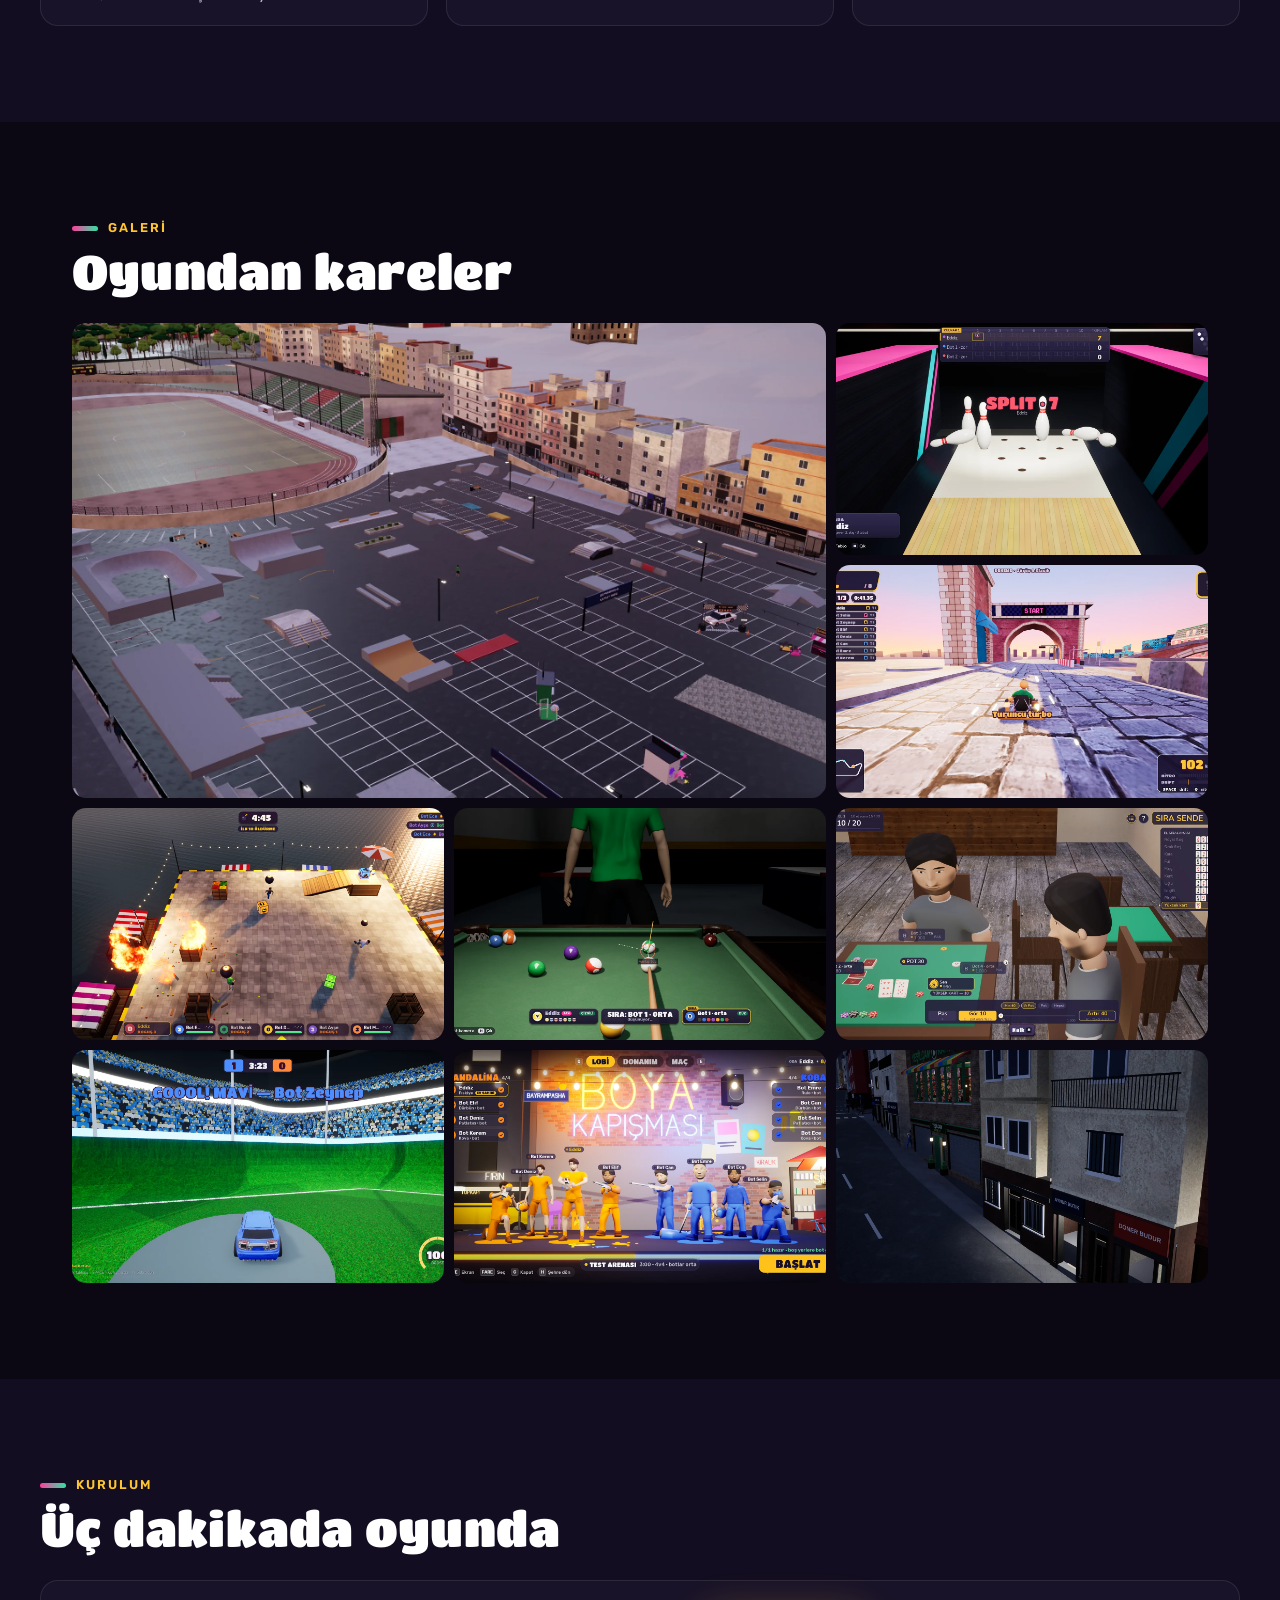
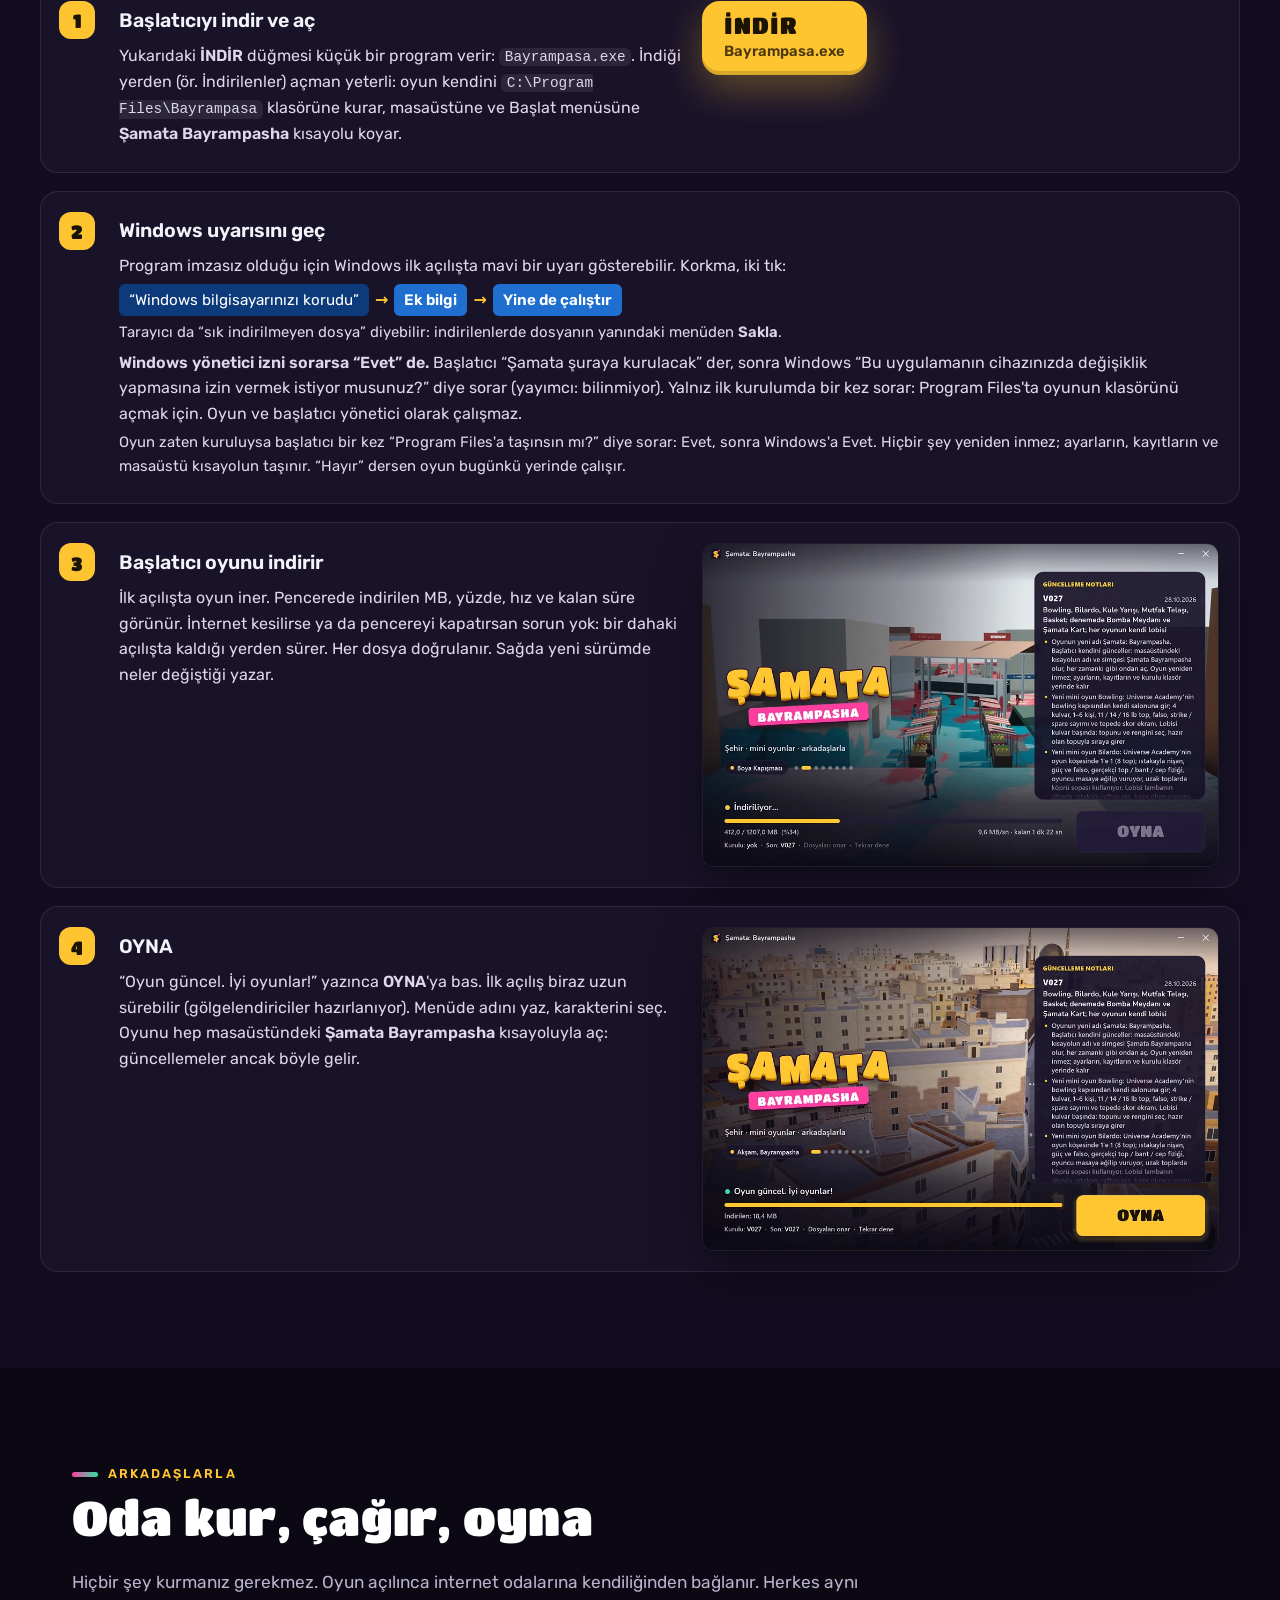
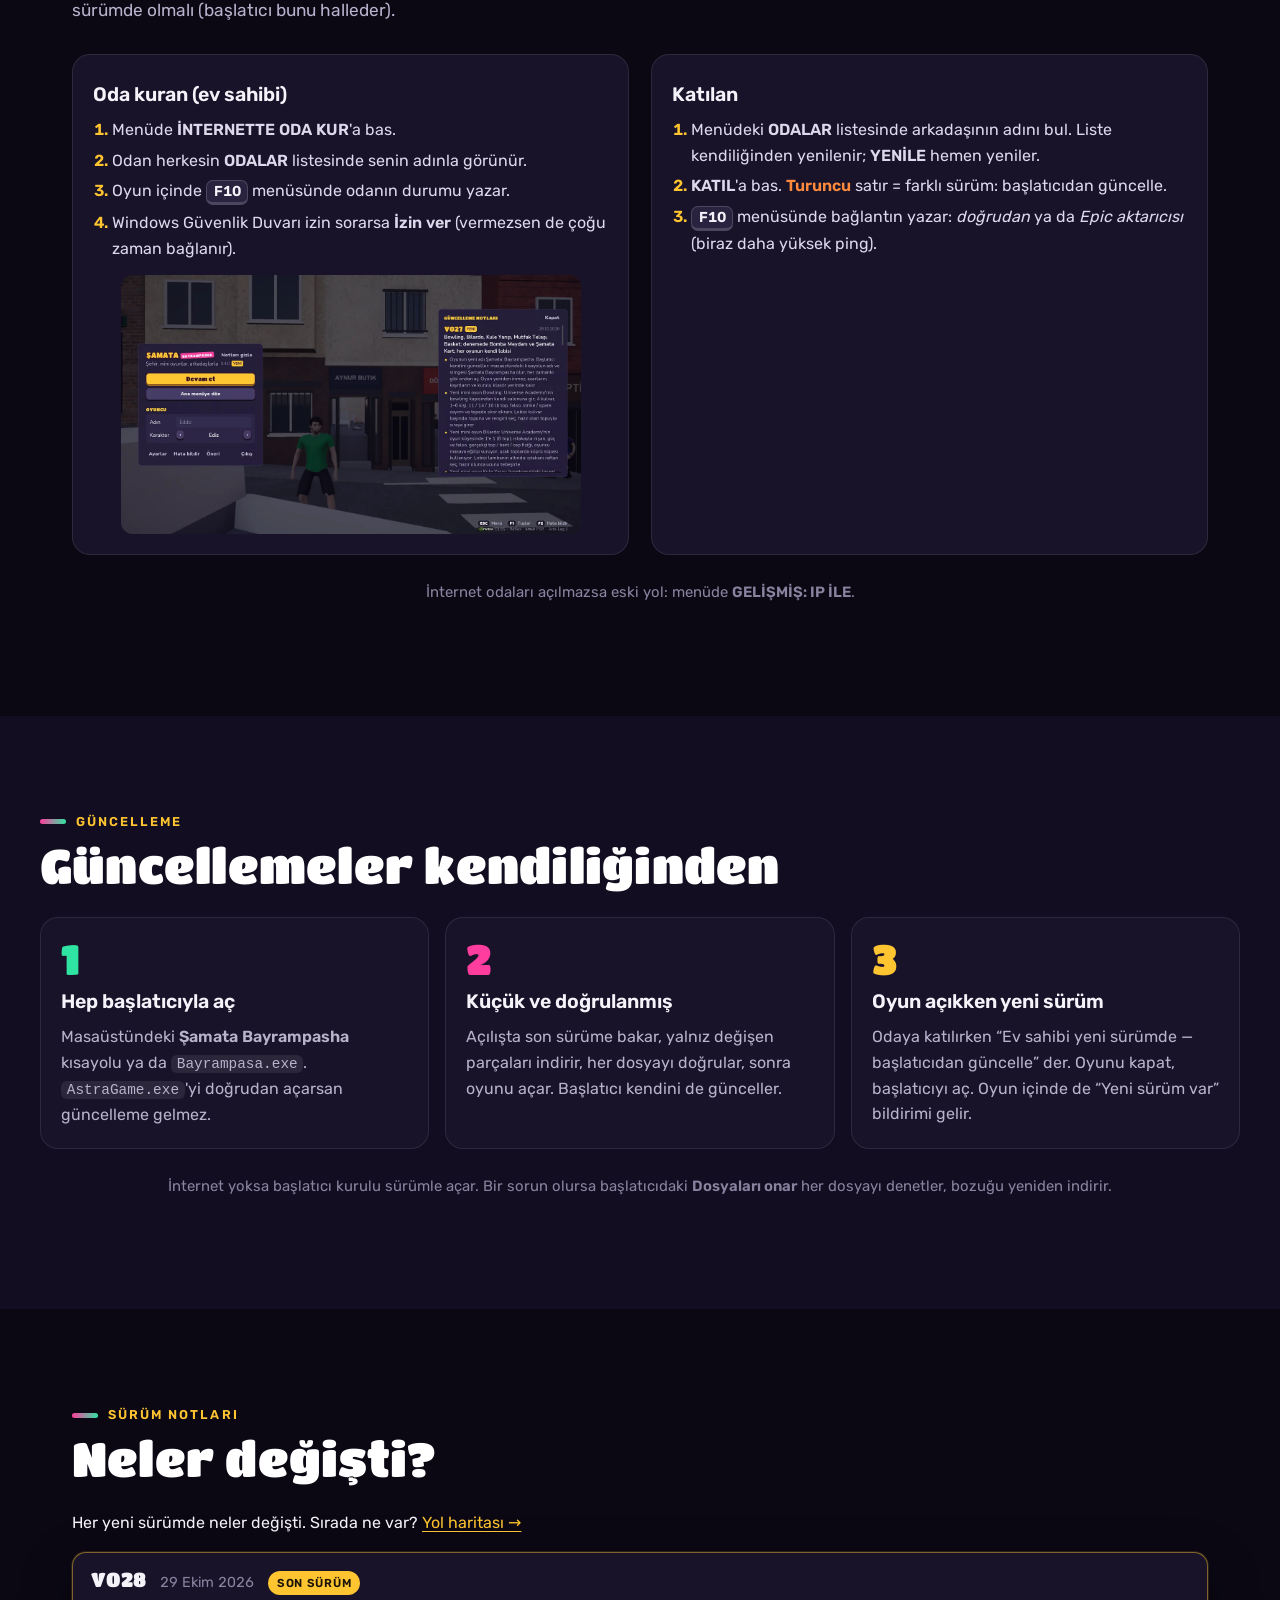
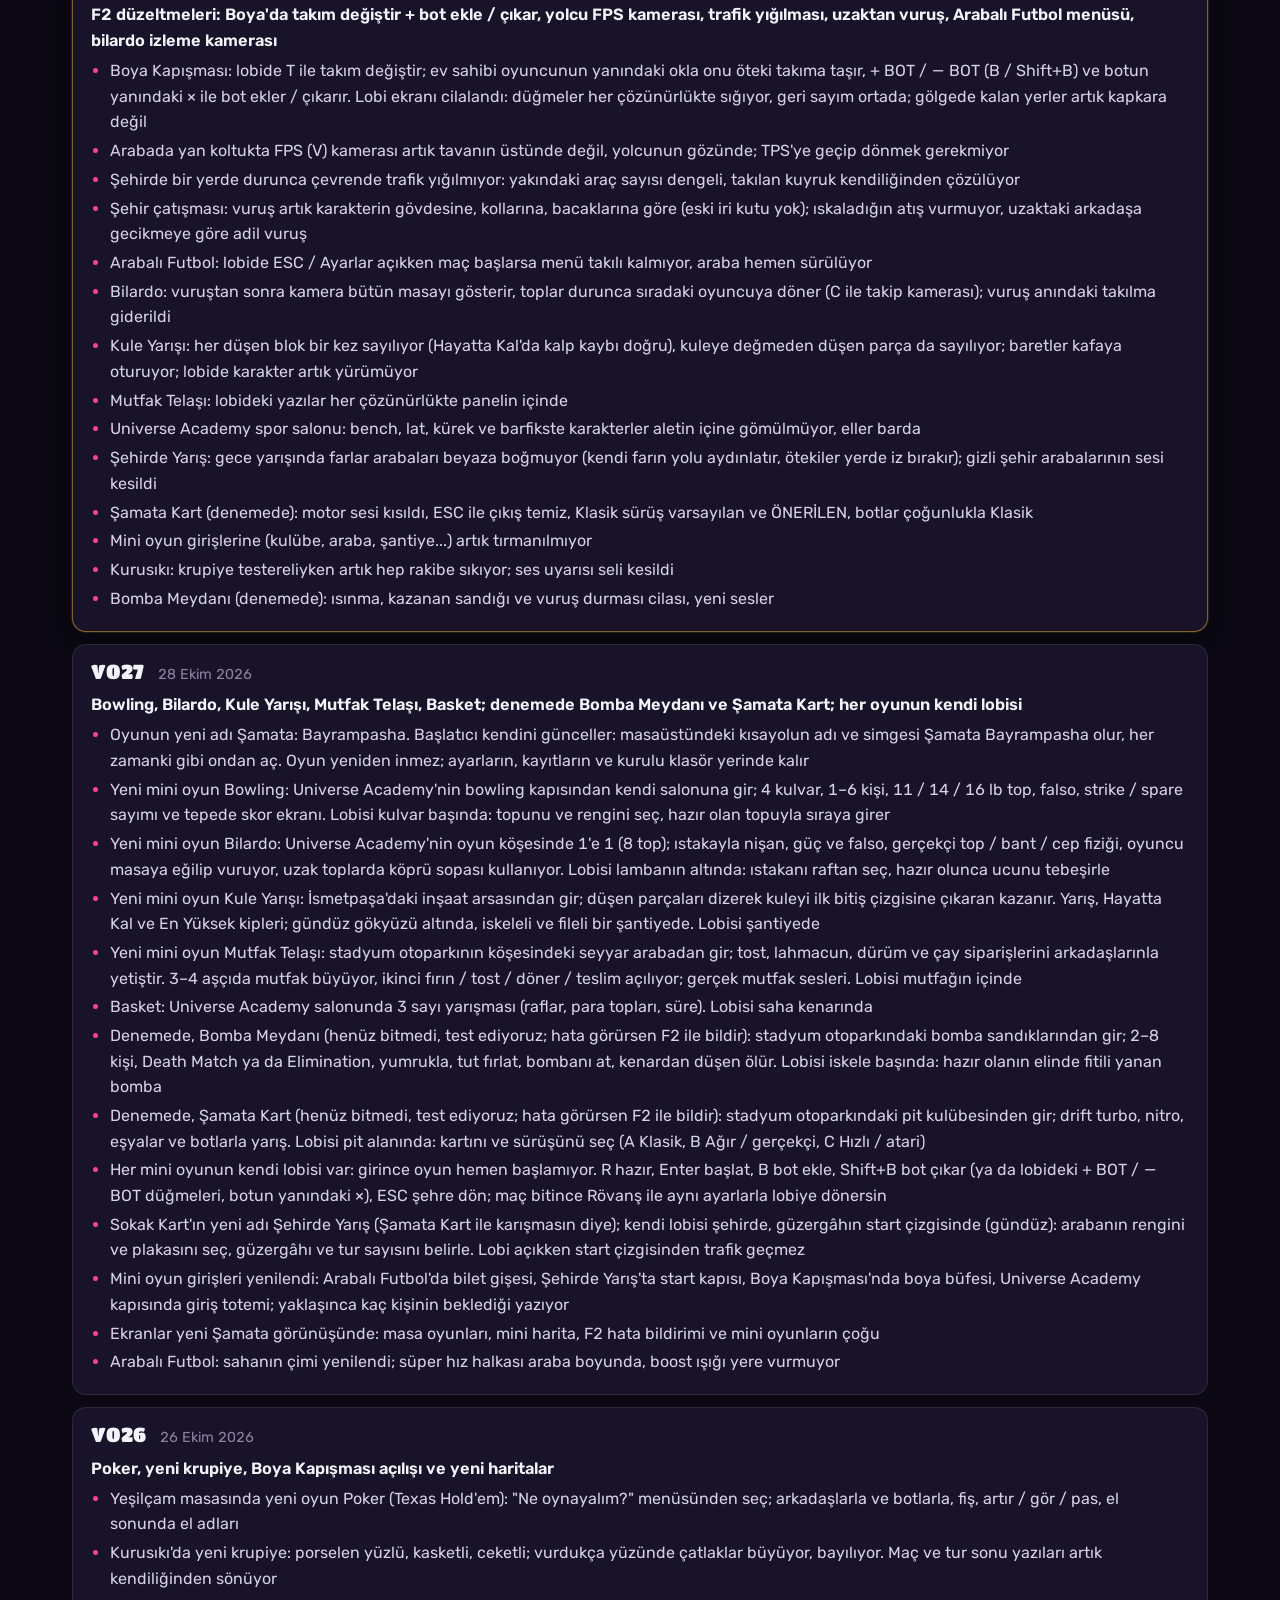
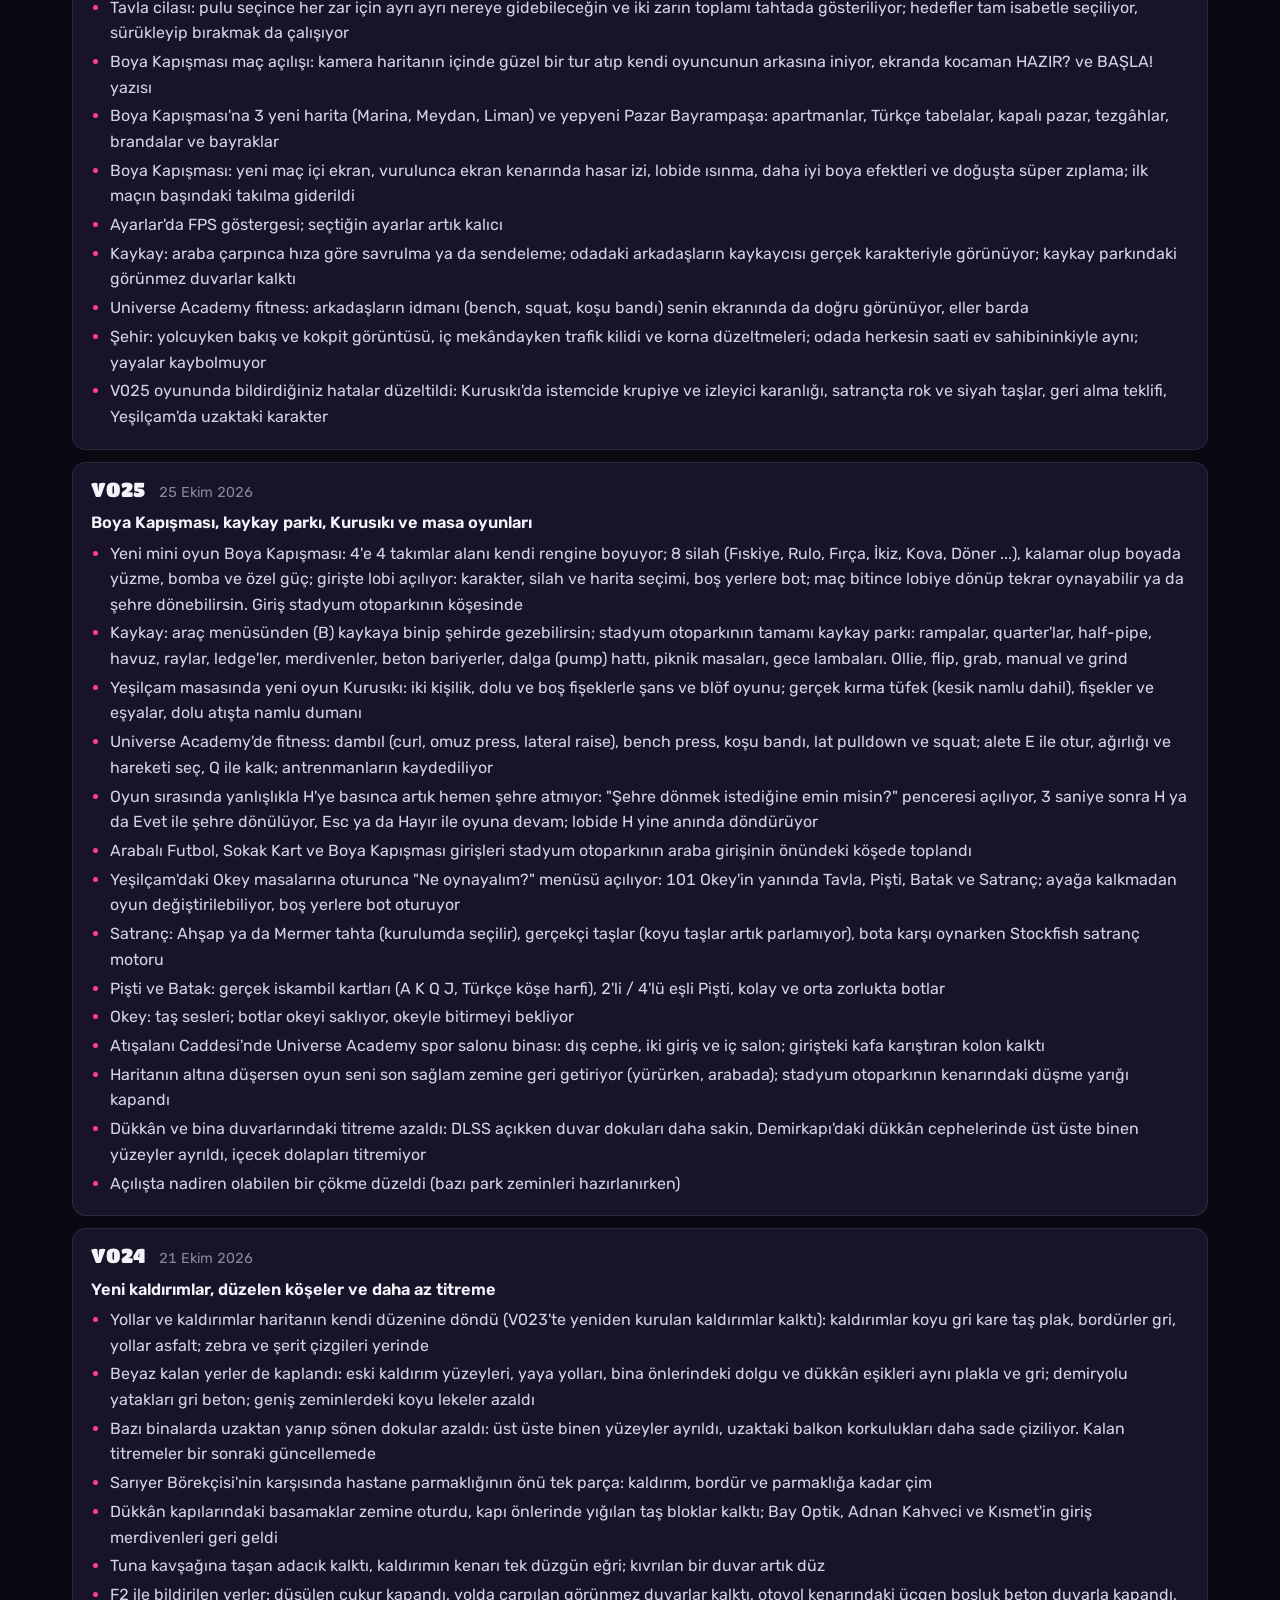
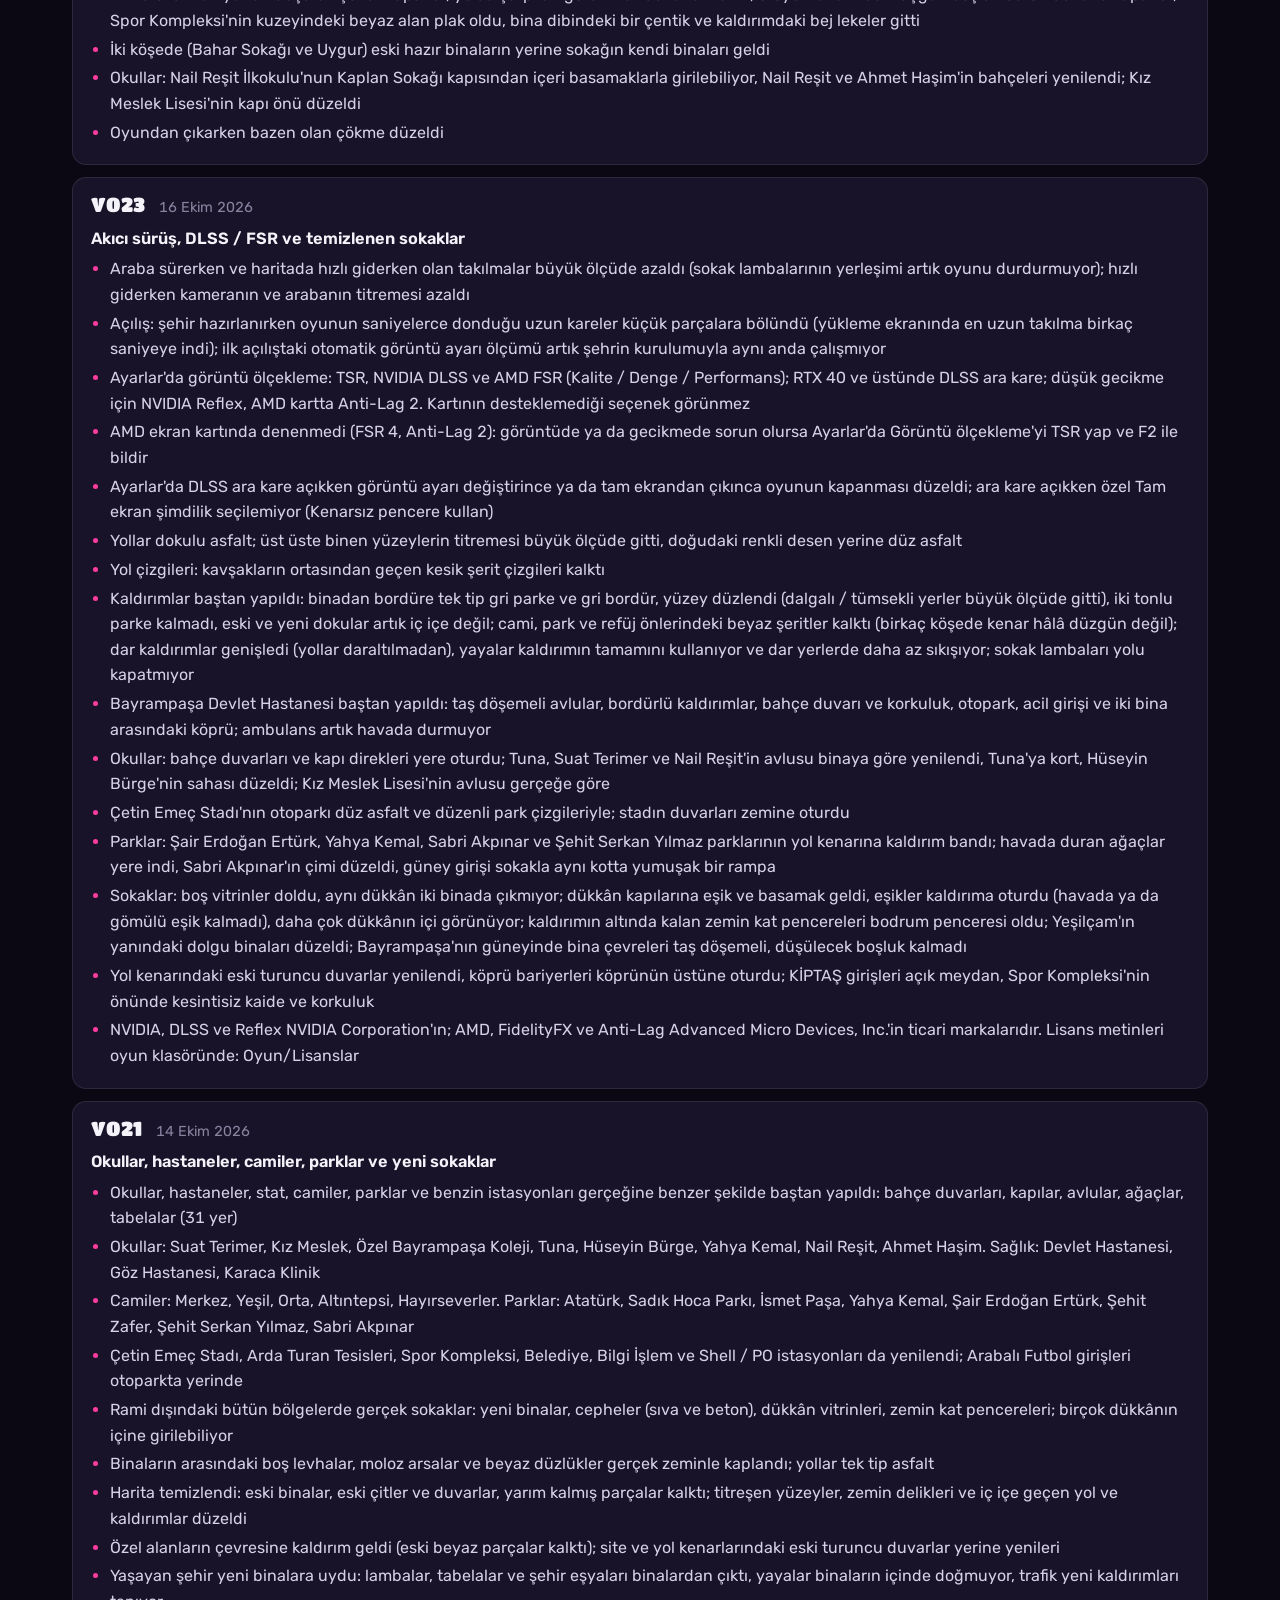
==== commit 5470b88e: "Site: 2026-10-29 17:09" ====
--- a/site/index.html
+++ b/site/index.html
@@ -4,10 +4,10 @@
 <meta charset="utf-8">
 <meta name="viewport" content="width=device-width, initial-scale=1, viewport-fit=cover">
 <title>Şamata: Bayrampasha — arkadaşlarla açık dünya (test sürümü)</title>
-<meta name="description" content="Şamata: Bayrampasha — Bayrampasha'da geçen açık dünya: Bowling, Bilardo, Kule Yarışı, Mutfak Telaşı, Basket, Boya Kapışması, Arabalı Futbol, Yeşilçam masaları, kaykay parkı ve VPN'siz internet odaları. Ücretsiz test sürümü.">
+<meta name="description" content="Şamata: Bayrampasha — Bayrampasha'da geçen açık dünya: Bowling, Bilardo, Kule Yarışı, Mutfak Telaşı, Basket, Boya Kapışması, Arabalı Futbol, Yeşilçam masaları, kaykay parkı ve arkadaşlarla internet odaları. Ücretsiz test sürümü.">
 <meta name="theme-color" content="#0b0814">
 <meta property="og:title" content="Şamata: Bayrampasha — test sürümü">
-<meta property="og:description" content="Bowling, Bilardo, Kule Yarışı, Mutfak Telaşı, Basket ve bir sürü mini oyun daha. Arkadaşlarla internet odaları, VPN gerekmez.">
+<meta property="og:description" content="Bowling, Bilardo, Kule Yarışı, Mutfak Telaşı, Basket ve bir sürü mini oyun daha. Arkadaşlarla internet odaları.">
 <meta property="og:image" content="https://bpasa.edizegemercan.com.tr/img/og.jpg">
 <meta property="og:image:width" content="1200">
 <meta property="og:image:height" content="630">
@@ -46,7 +46,7 @@
     <span class="rozet-test">TEST SÜRÜMÜ</span>
     <h1 class="marka"><span class="gorunmez">Şamata: Bayrampasha</span><span class="marka-kelime" aria-hidden="true"><span>Ş</span><span>A</span><span>M</span><span>A</span><span>T</span><span>A</span></span><span class="marka-kurdele" aria-hidden="true">BAYRAMPASHA</span></h1>
     <p class="slogan">Salonda bowling at, mutfakta sipariş yetiştir, Yeşilçam'da tavla oyna, arabayla top kovala.
-      Arkadaşlarınla aynı şehirde, VPN'siz.</p>
+      Arkadaşlarınla aynı şehirde.</p>
     <div class="kahraman-eylem">
       <a class="indir-dugme" id="indir" href="https://github.com/EddizEge/BayrampashaGame/releases/latest/download/Bayrampasa.exe">
         <span class="indir-ust">İNDİR</span>
@@ -254,7 +254,7 @@
     <article class="kart">
       <img src="img/menu.webp" alt="Oyun içi menü (F10): Devam et, Ana menüye dön, oyuncu adı ve karakter; sağda güncelleme notları" loading="lazy" class="kart-menu" width="1920" height="1080">
       <h3>İnternet odaları</h3>
-      <p>Biri oda kurar, diğerleri listeden katılır. Radmin, VPN, port açma, hesap yok. Odada en çok 12 kişi.</p>
+      <p>Biri oda kurar, diğerleri listeden katılır. Odada en çok 12 kişi.</p>
     </article>
   </div>
 </section>
@@ -329,7 +329,7 @@
 <section id="arkadaslar" class="bolum">
   <p class="ust-etiket">Arkadaşlarla</p>
   <h2>Oda kur, çağır, oyna</h2>
-  <p class="giris">Hiçbir şey kurmanız gerekmez: VPN yok, Epic hesabı yok. Oyun açılınca internet odalarına kendiliğinden bağlanır.
+  <p class="giris">Hiçbir şey kurmanız gerekmez. Oyun açılınca internet odalarına kendiliğinden bağlanır.
     Herkes aynı sürümde olmalı (başlatıcı bunu halleder).</p>
   <div class="iki-sutun">
     <div class="sutun">
@@ -351,7 +351,7 @@
       </ol>
     </div>
   </div>
-  <p class="ince ortali">İnternet odaları açılmazsa eski yol: menüde <b>GELİŞMİŞ: IP İLE</b> (aynı ev ya da Radmin VPN).</p>
+  <p class="ince ortali">İnternet odaları açılmazsa eski yol: menüde <b>GELİŞMİŞ: IP İLE</b>.</p>
 </section>
 
 <!-- ============================================================ GÜNCELLEMELER -->
@@ -417,7 +417,7 @@
       <tr><th>Ekran kartı</th><td>DirectX 12 (Shader Model 6) destekleyen bir kart. Ayarlar'da TSR, NVIDIA DLSS ya da AMD FSR ile ölçekleme.</td></tr>
       <tr><th>Bellek (RAM)</th><td>8 GB'lık bilgisayarda diğer programları kapat; 16 GB rahat.</td></tr>
       <tr><th>Disk</th><td>Güncelleme hazırlanırken geçici yer de gerekir: kurulu oyunun yanında en az 4 GB boş yer bırak.</td></tr>
-      <tr><th>İnternet</th><td>İlk kurulumda oyunun tamamı iner, sonra yalnız değişenler. Oda oyunu için port açma, VPN gerekmez.</td></tr>
+      <tr><th>İnternet</th><td>İlk kurulumda oyunun tamamı iner, sonra yalnız değişenler. Oda oyunu için port açmak gerekmez.</td></tr>
       <tr><th>Denendiği PC</th><td>Ryzen 7 5700X, RTX 4060 Ti 8 GB, 64 GB RAM. Daha zayıf bilgisayarlarda henüz az denendi: sende nasıl
         çalıştığını <kbd>F2</kbd> ile yazarsan çok işimize yarar. Ayarlar'dan grafik kalitesini düşürebilirsin.</td></tr>
     </tbody>
@@ -438,7 +438,7 @@
         yalnız değişen kısmı indirir.</p></details>
     <details><summary>Arkadaşımın odasını listede göremiyorum.</summary>
       <p>İkiniz de başlatıcıyla açıp aynı sürüme geçin; ODALAR'da <b>YENİLE</b>'ye basın. Ev sahibinin oyunu açık ve odada olmalı.
-        Hâlâ yoksa: menüde <b>GELİŞMİŞ: IP İLE</b> (aynı ev ya da Radmin VPN).</p></details>
+        Hâlâ yoksa: menüde <b>GELİŞMİŞ: IP İLE</b>.</p></details>
     <details><summary>Satır turuncu, “farklı sürüm” diyor.</summary>
       <p>Biriniz eski sürümde. Oyunu kapatın, başlatıcıyı açın, güncellesin.</p></details>
     <details><summary>Mini oyunlara, kaykaya, masalara nasıl giderim?</summary>
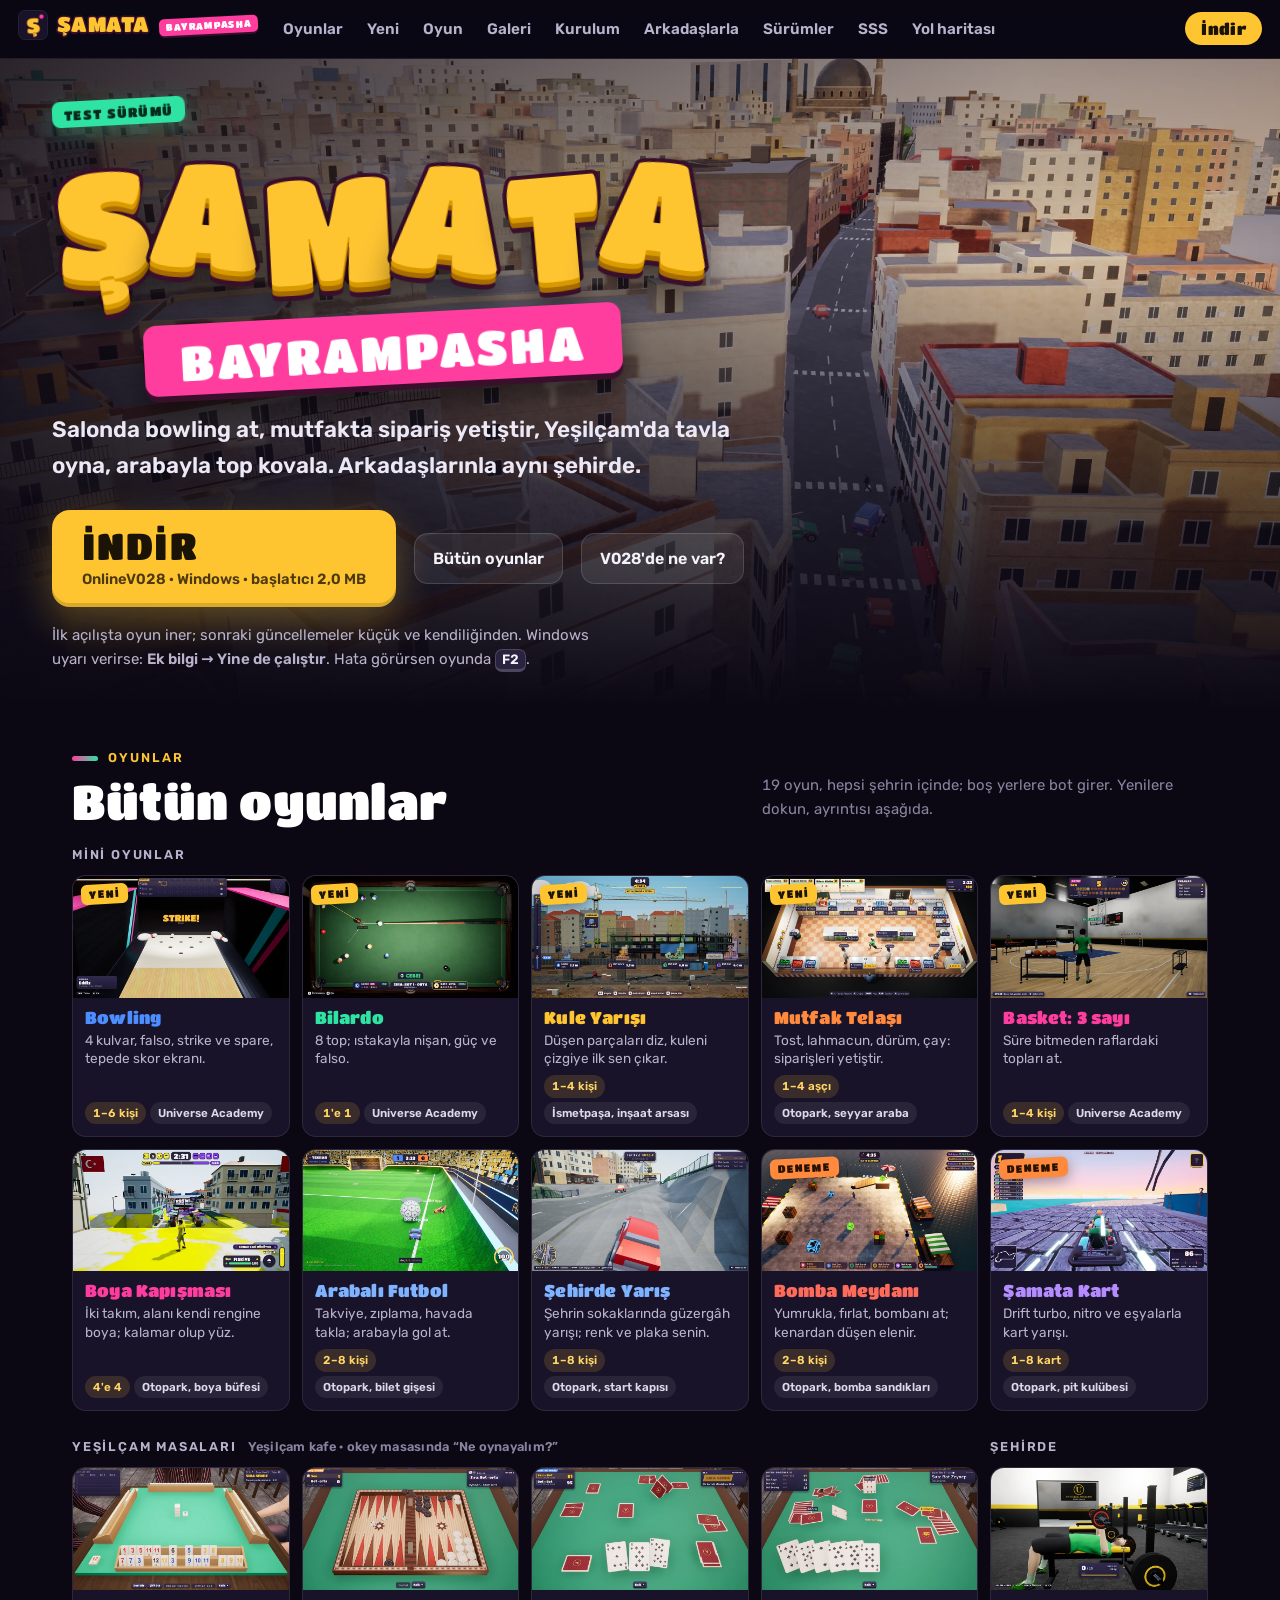
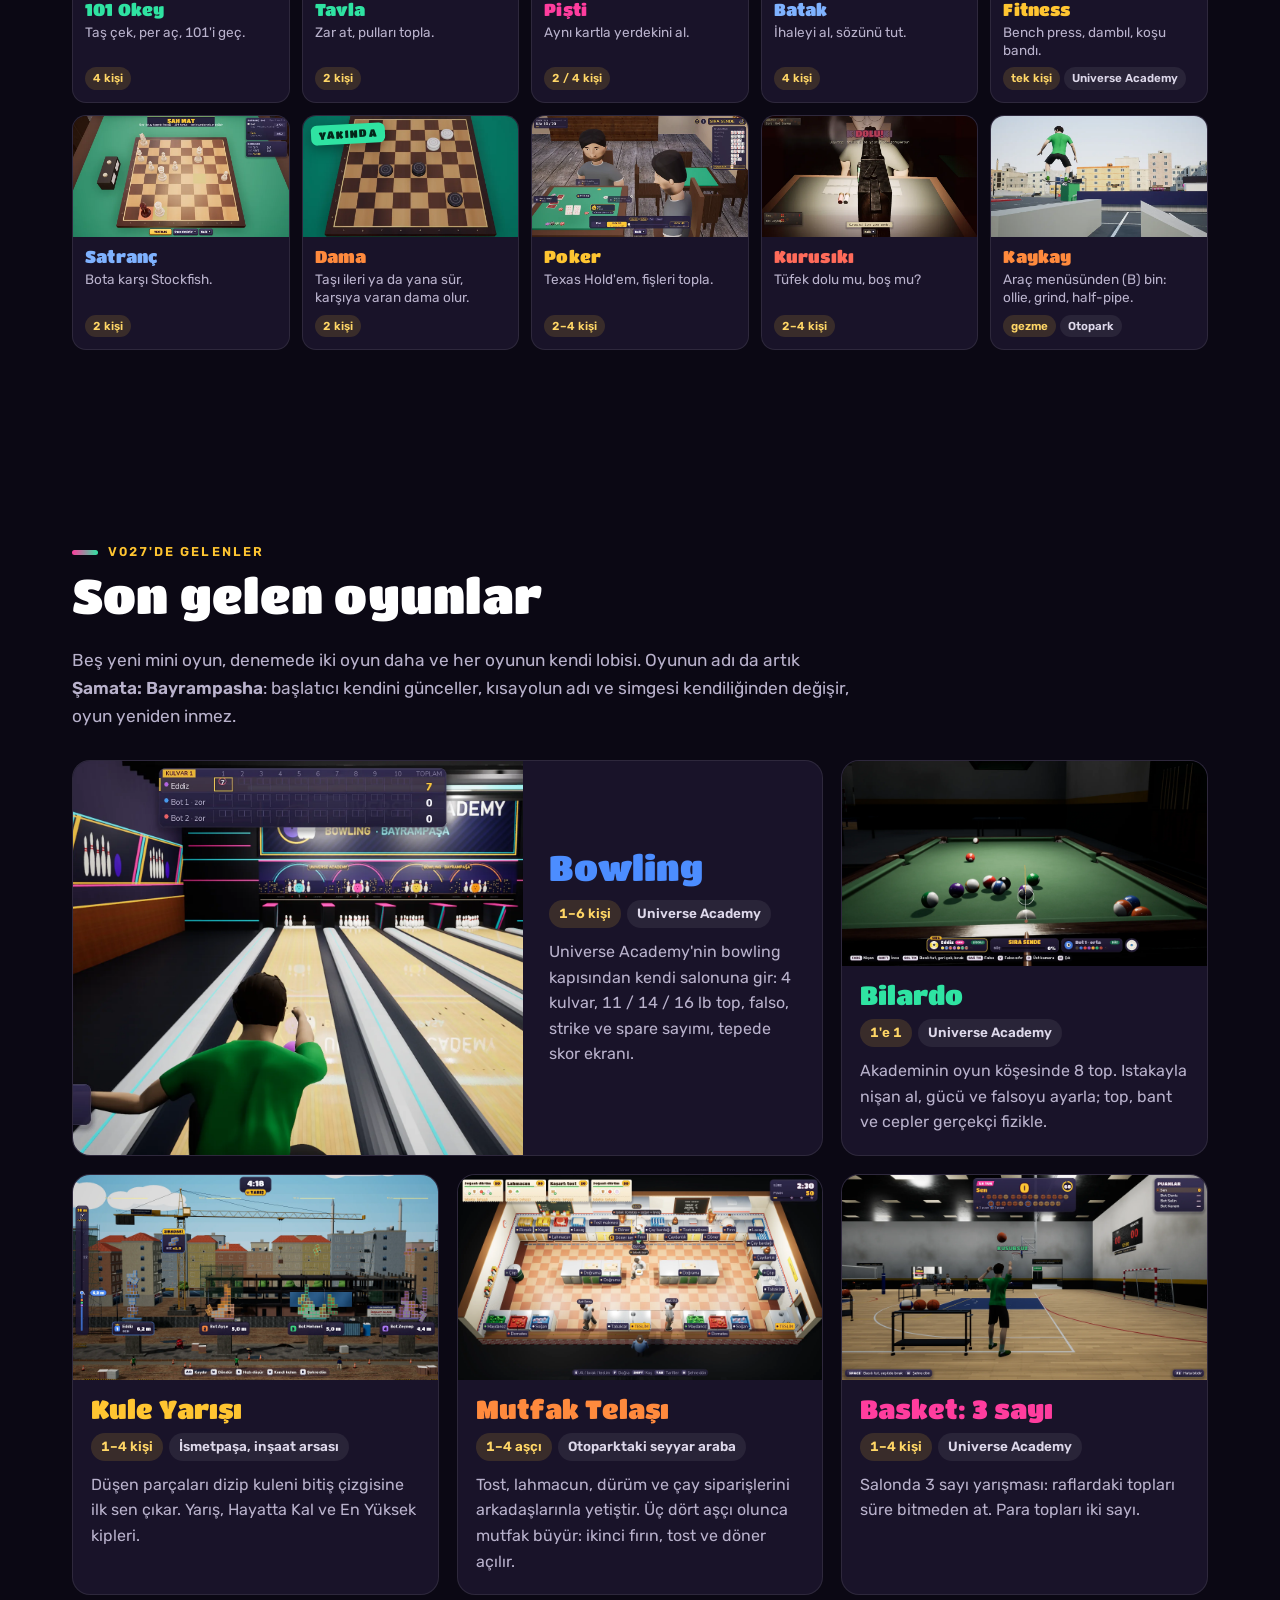
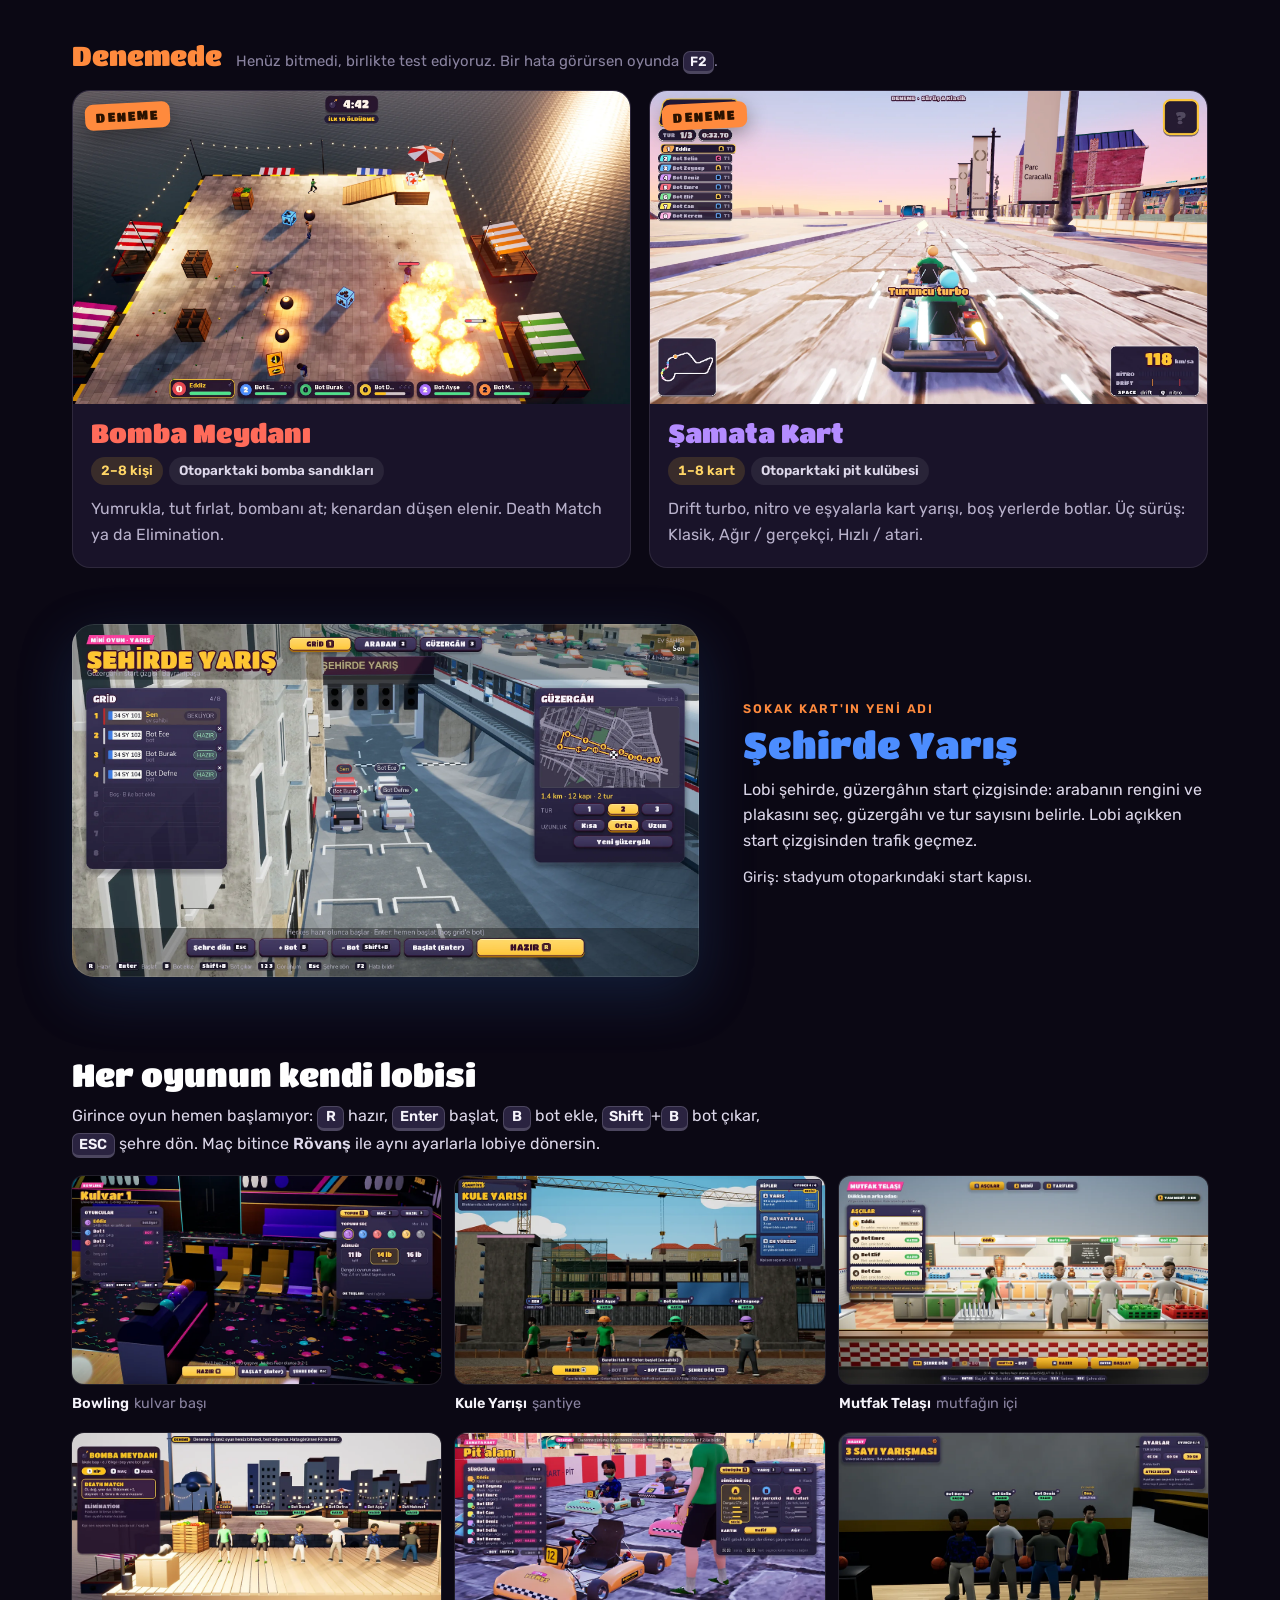
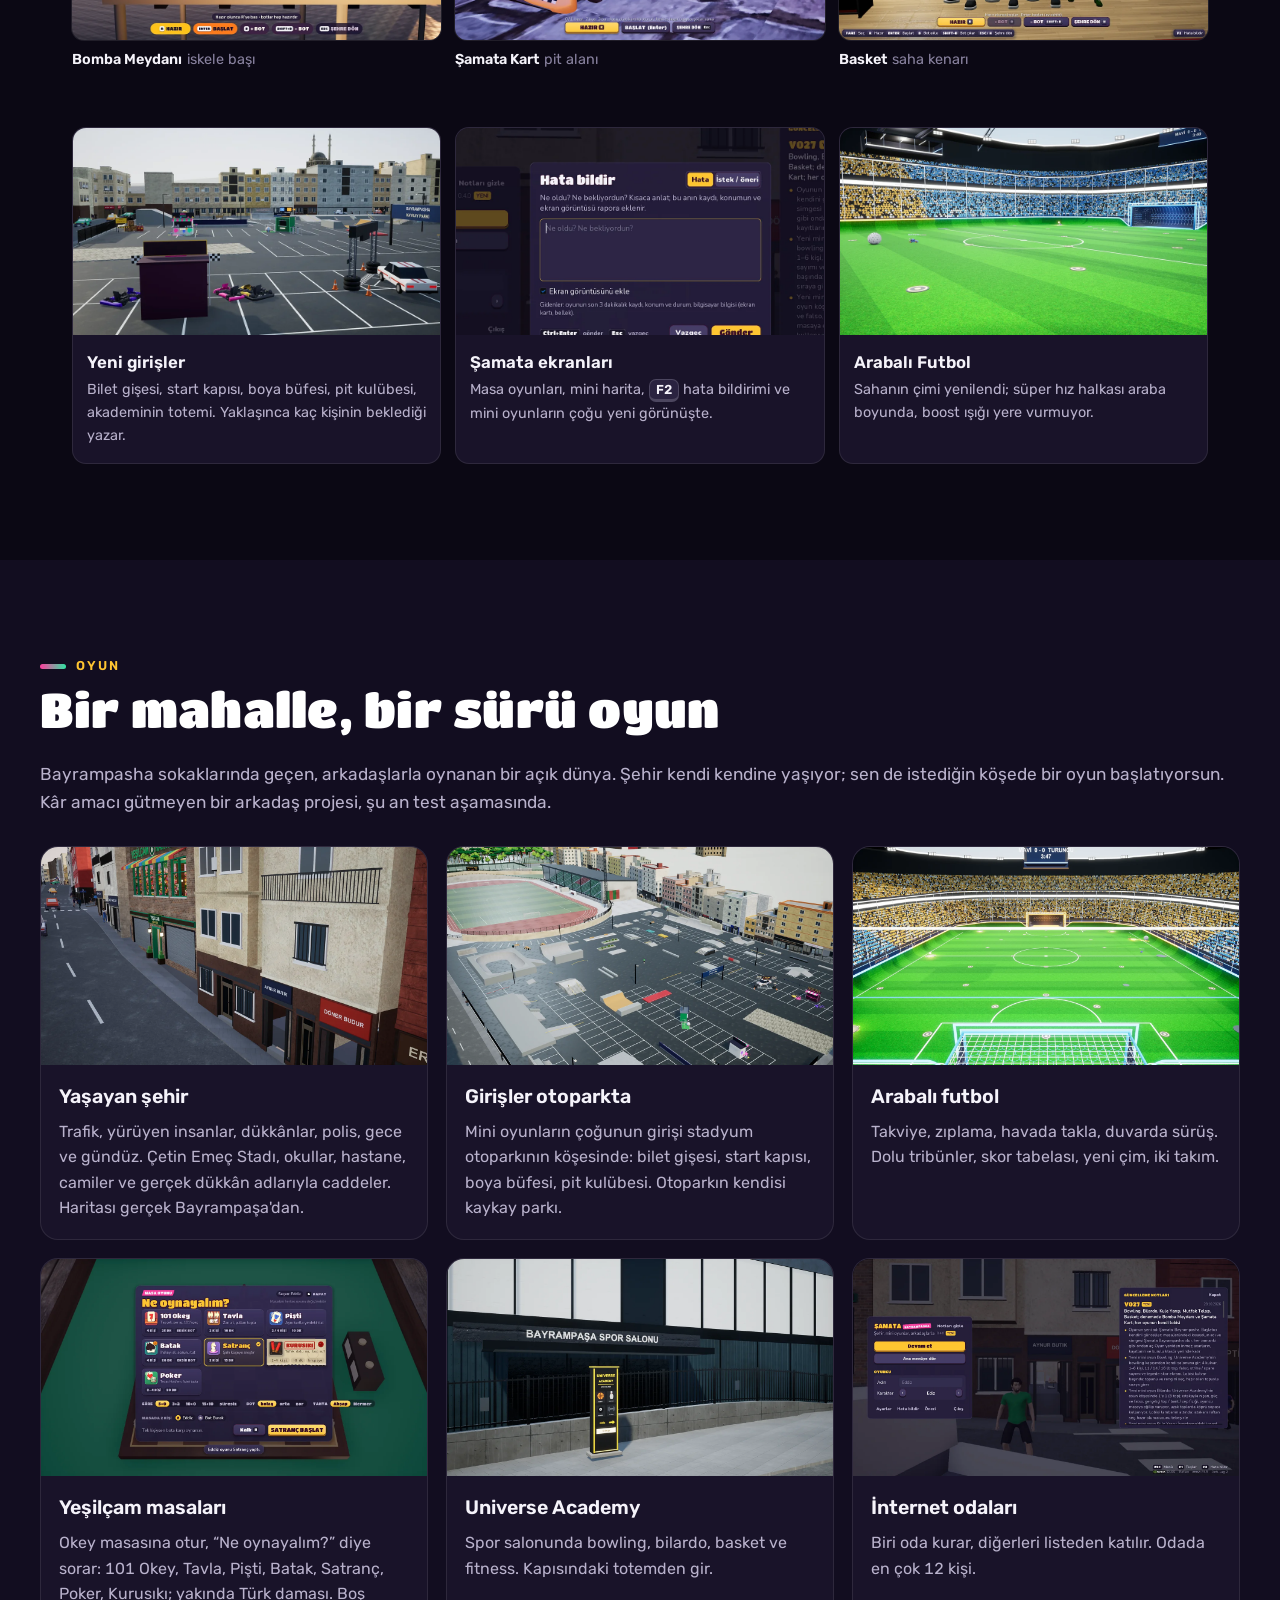
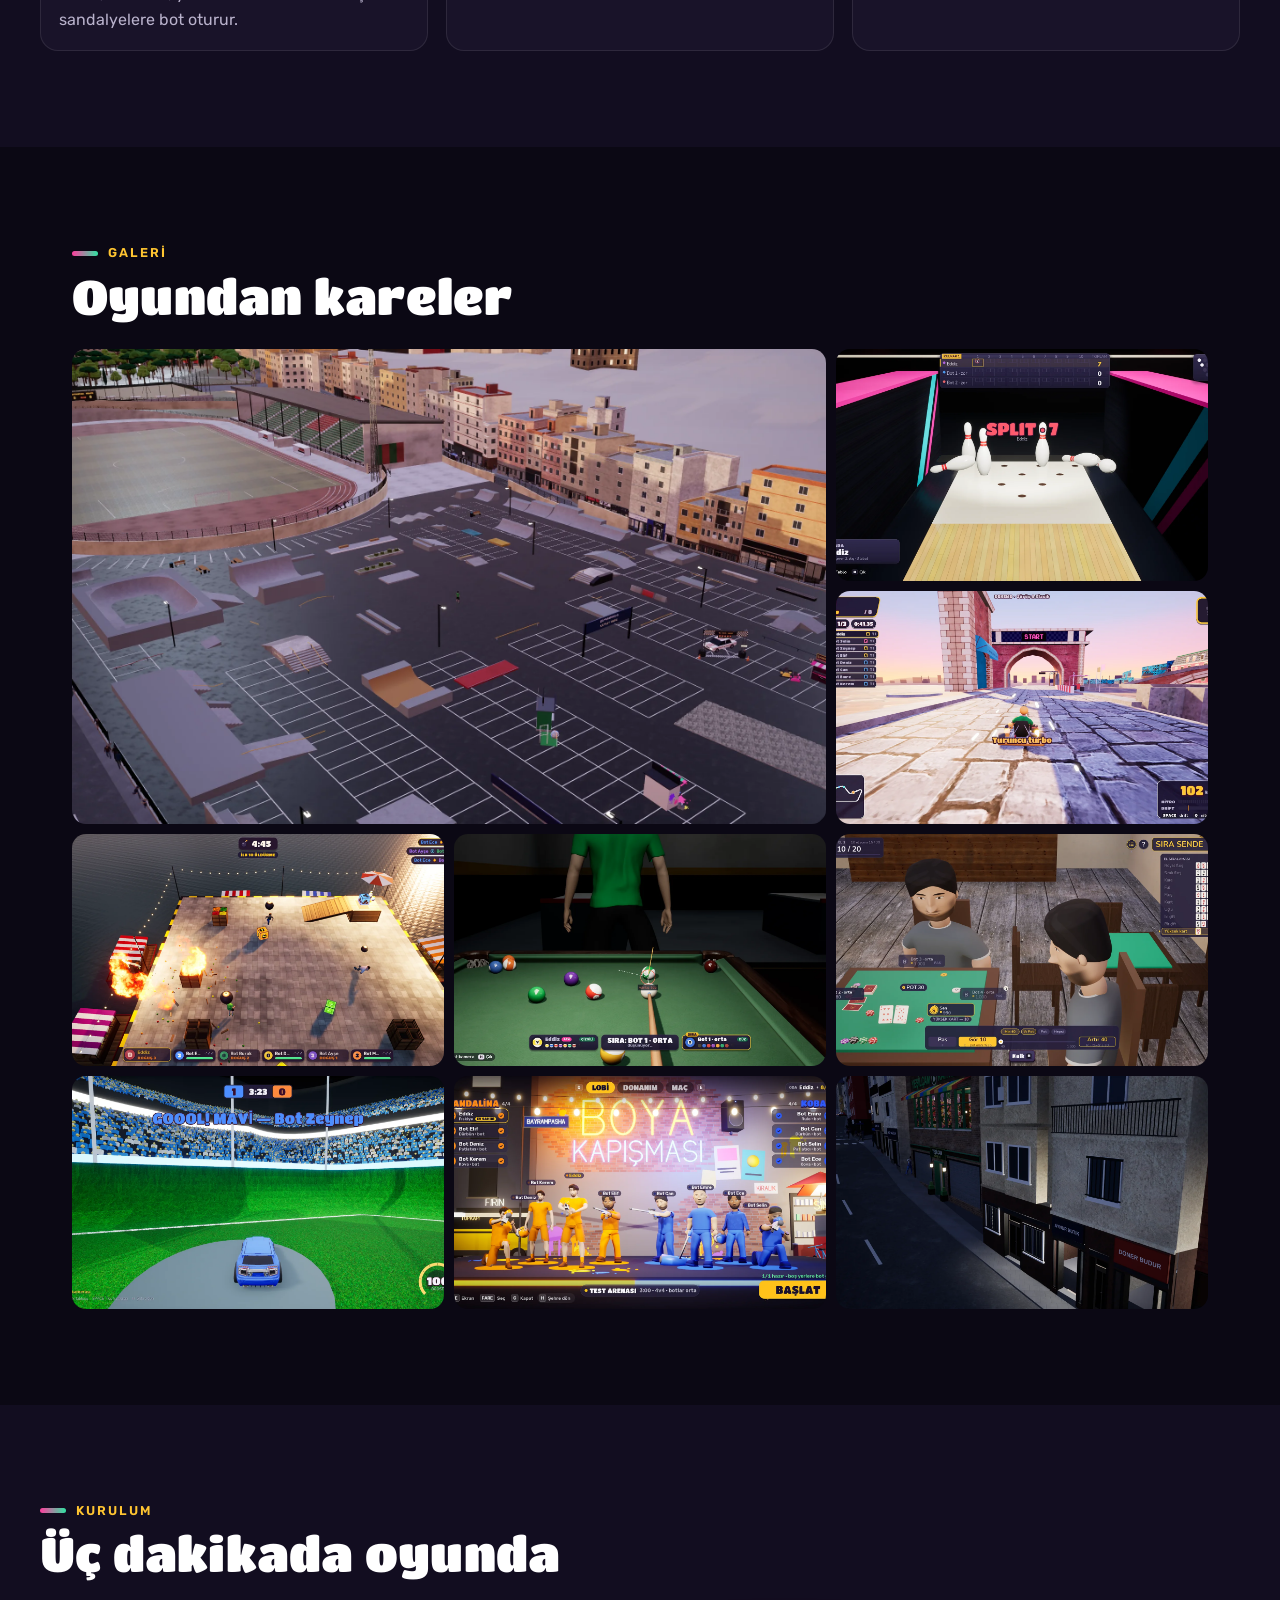
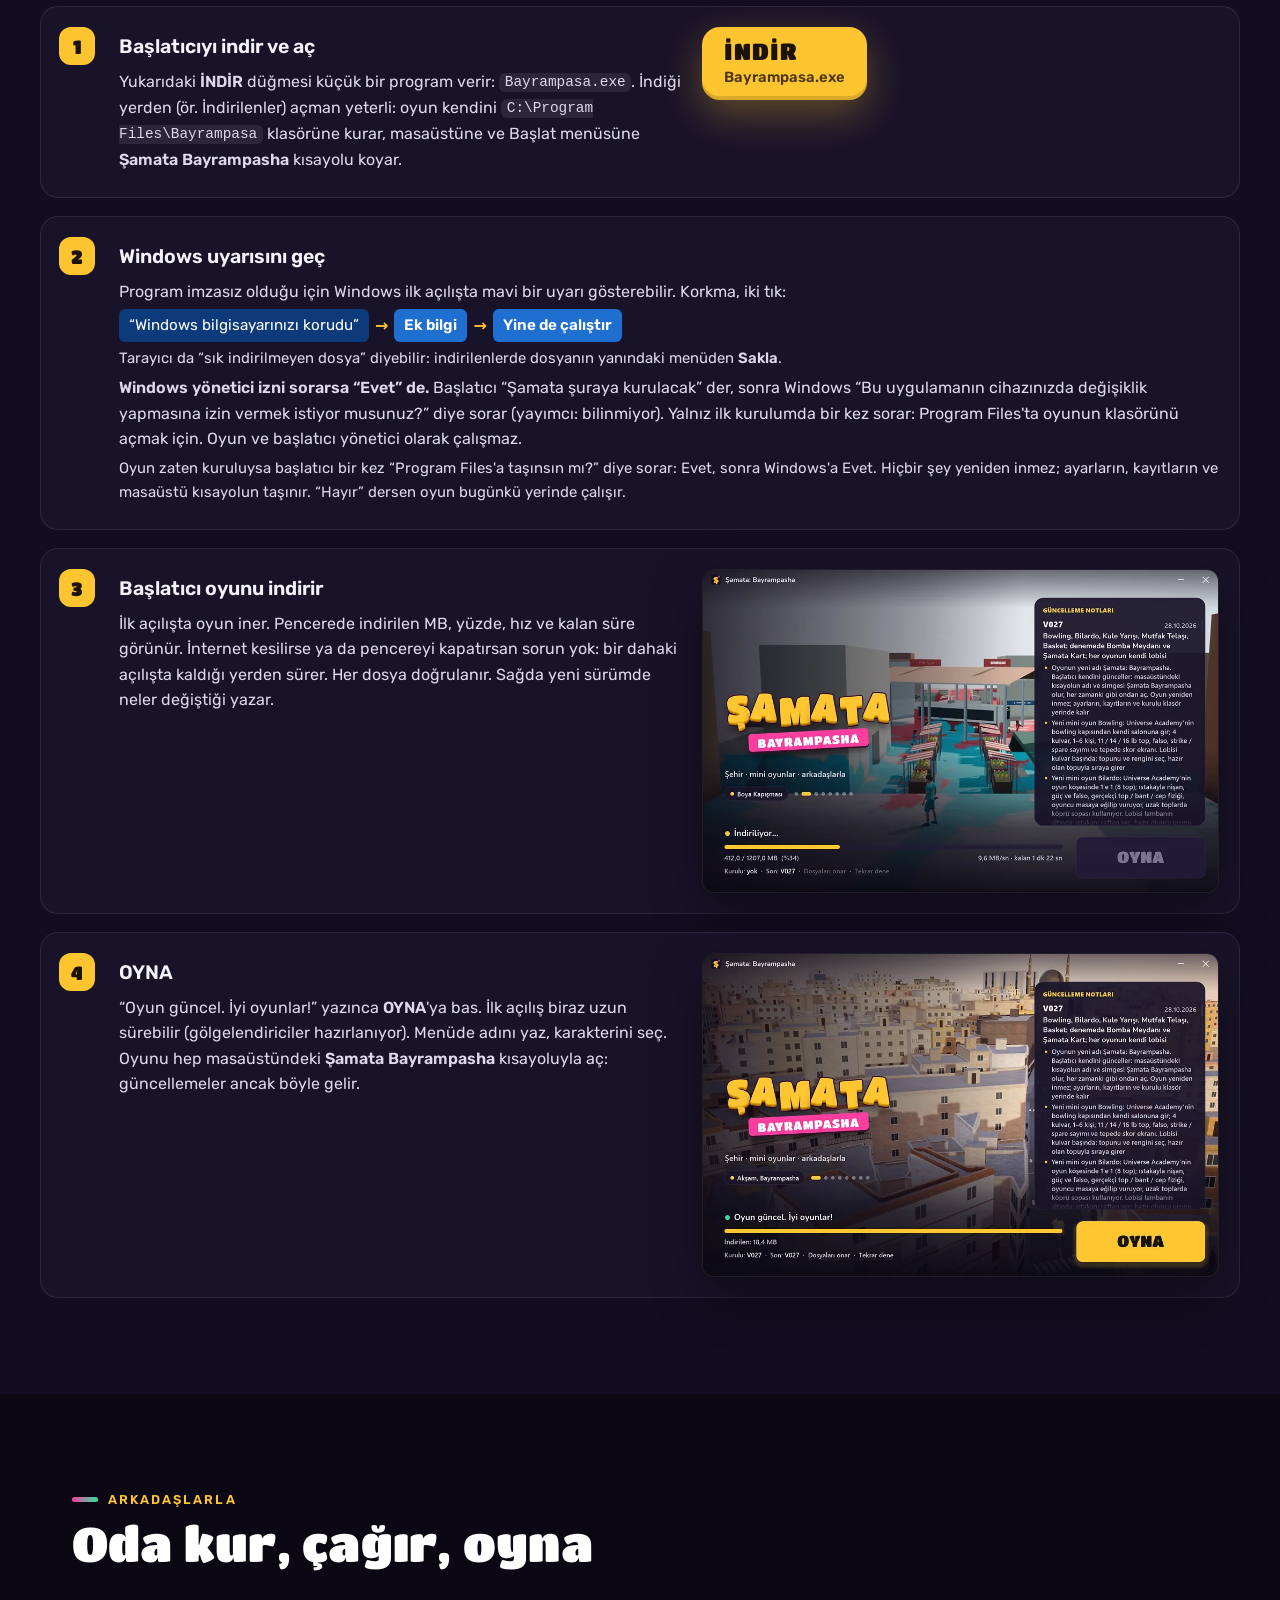
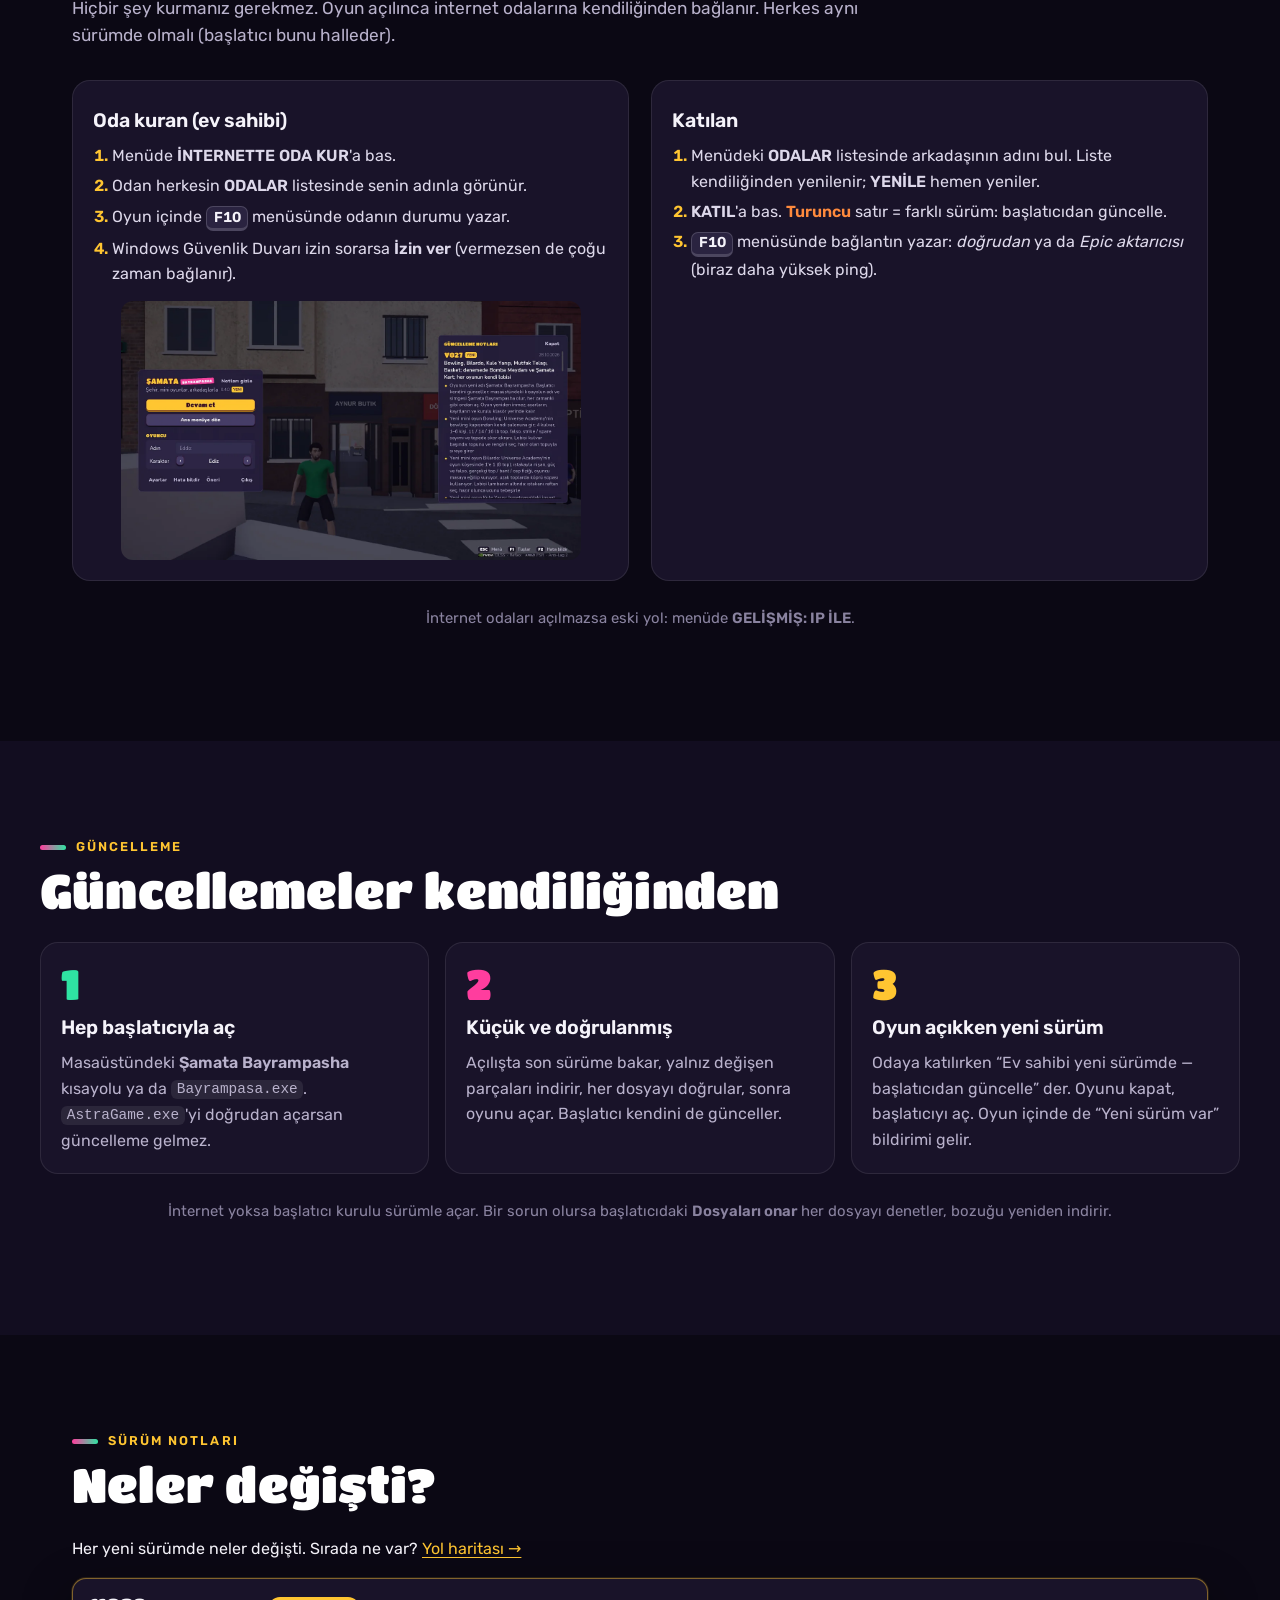
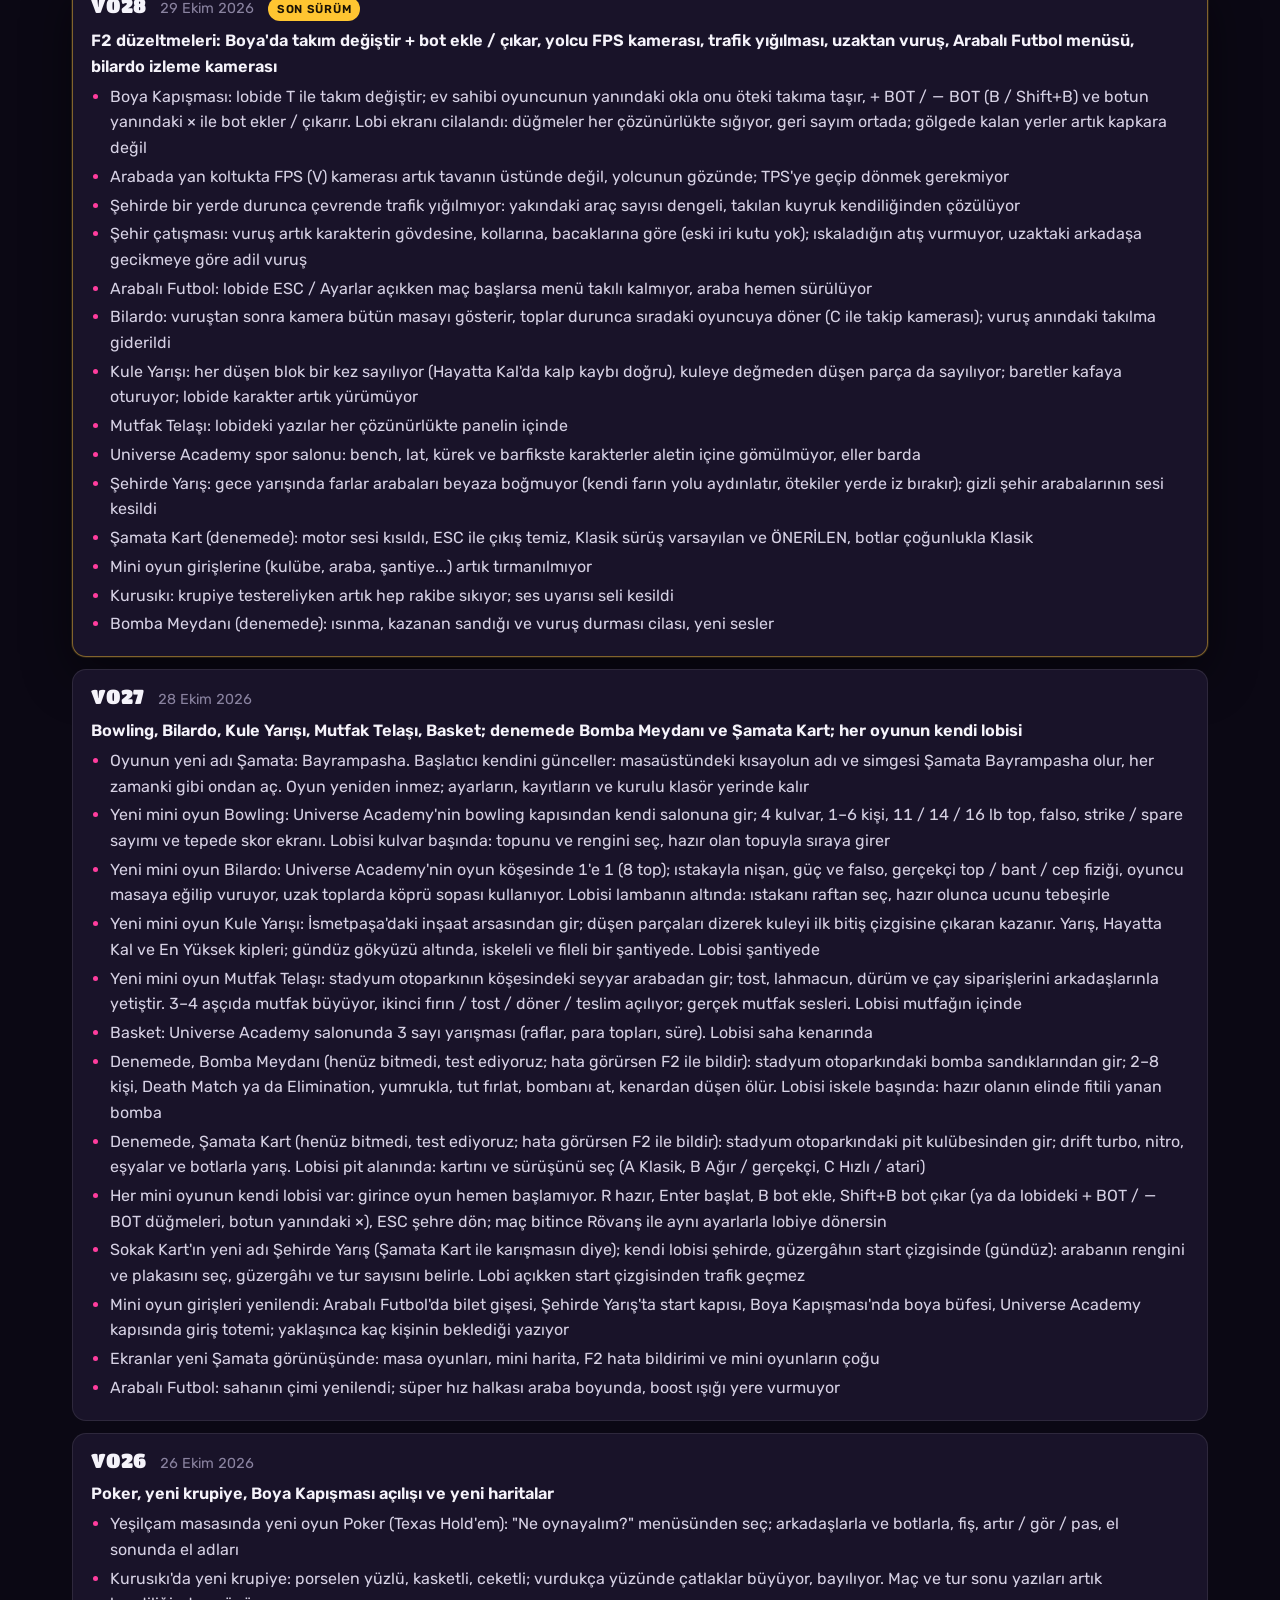
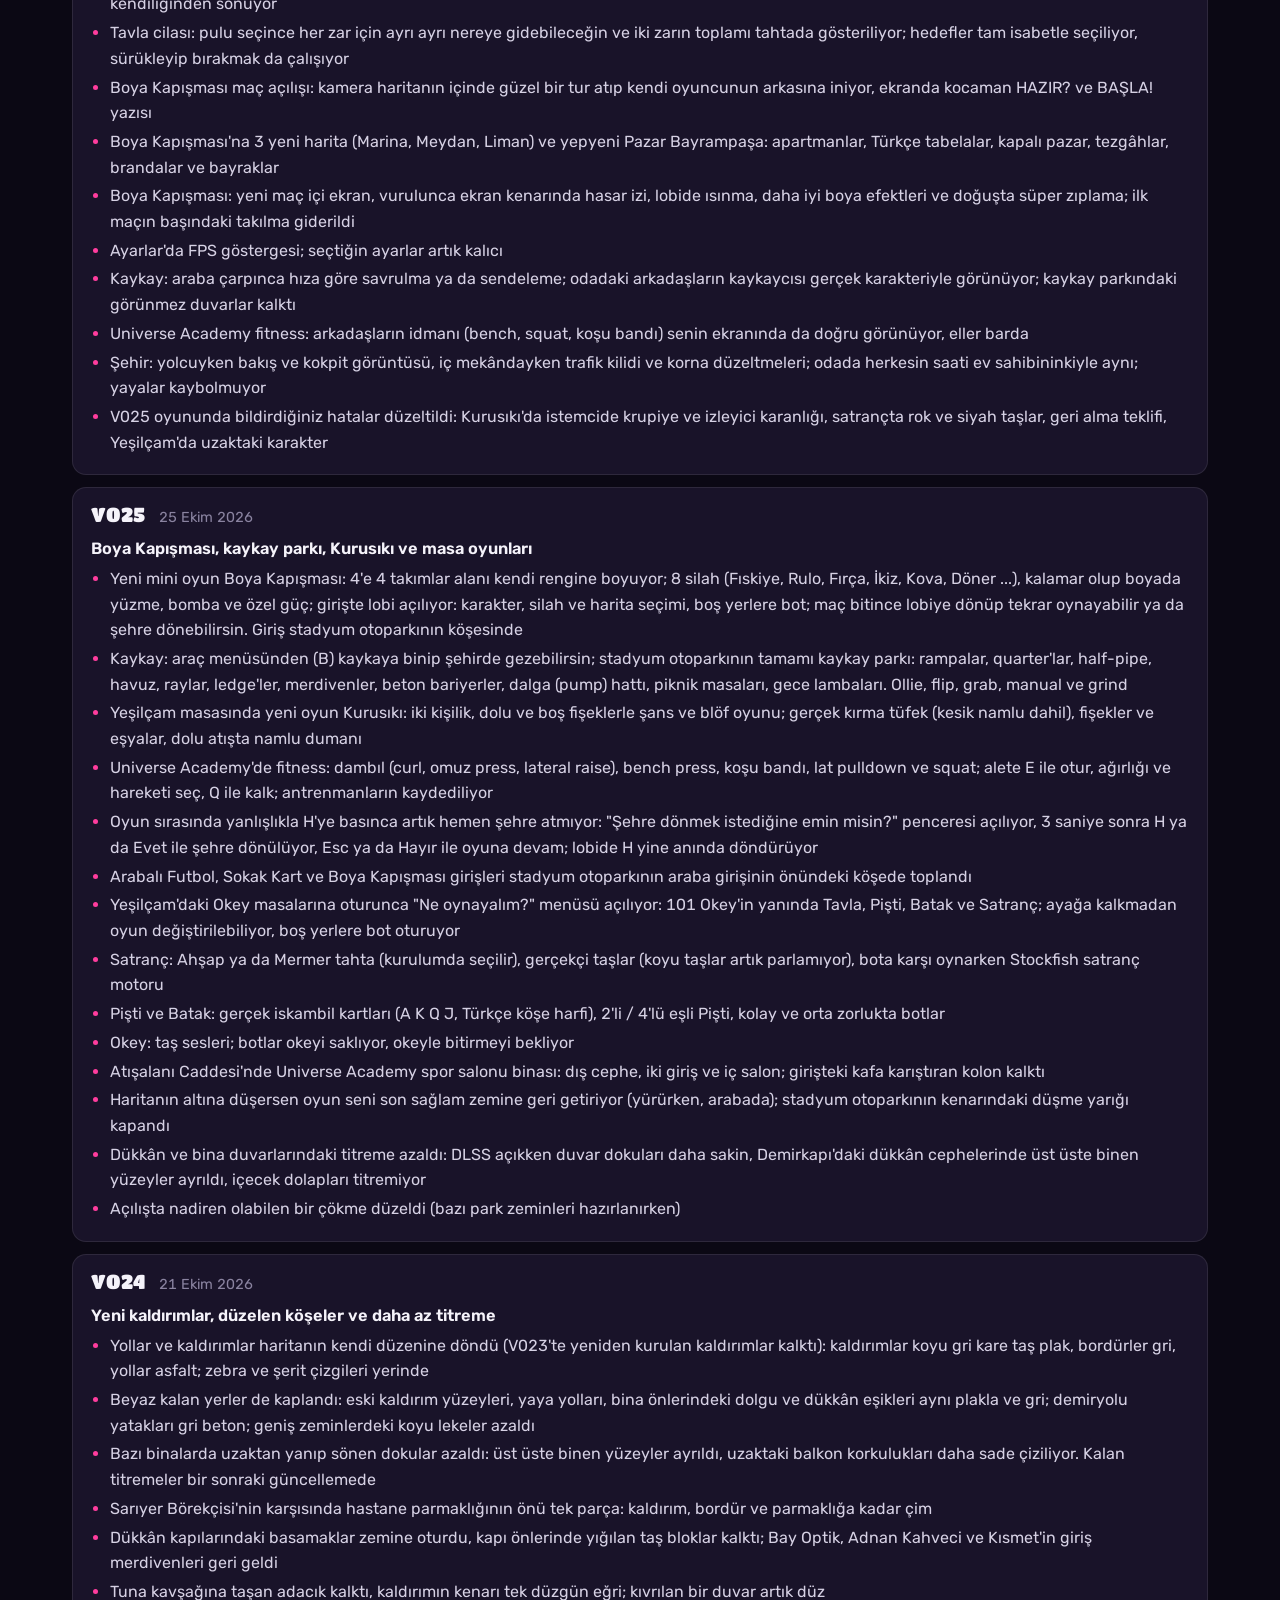
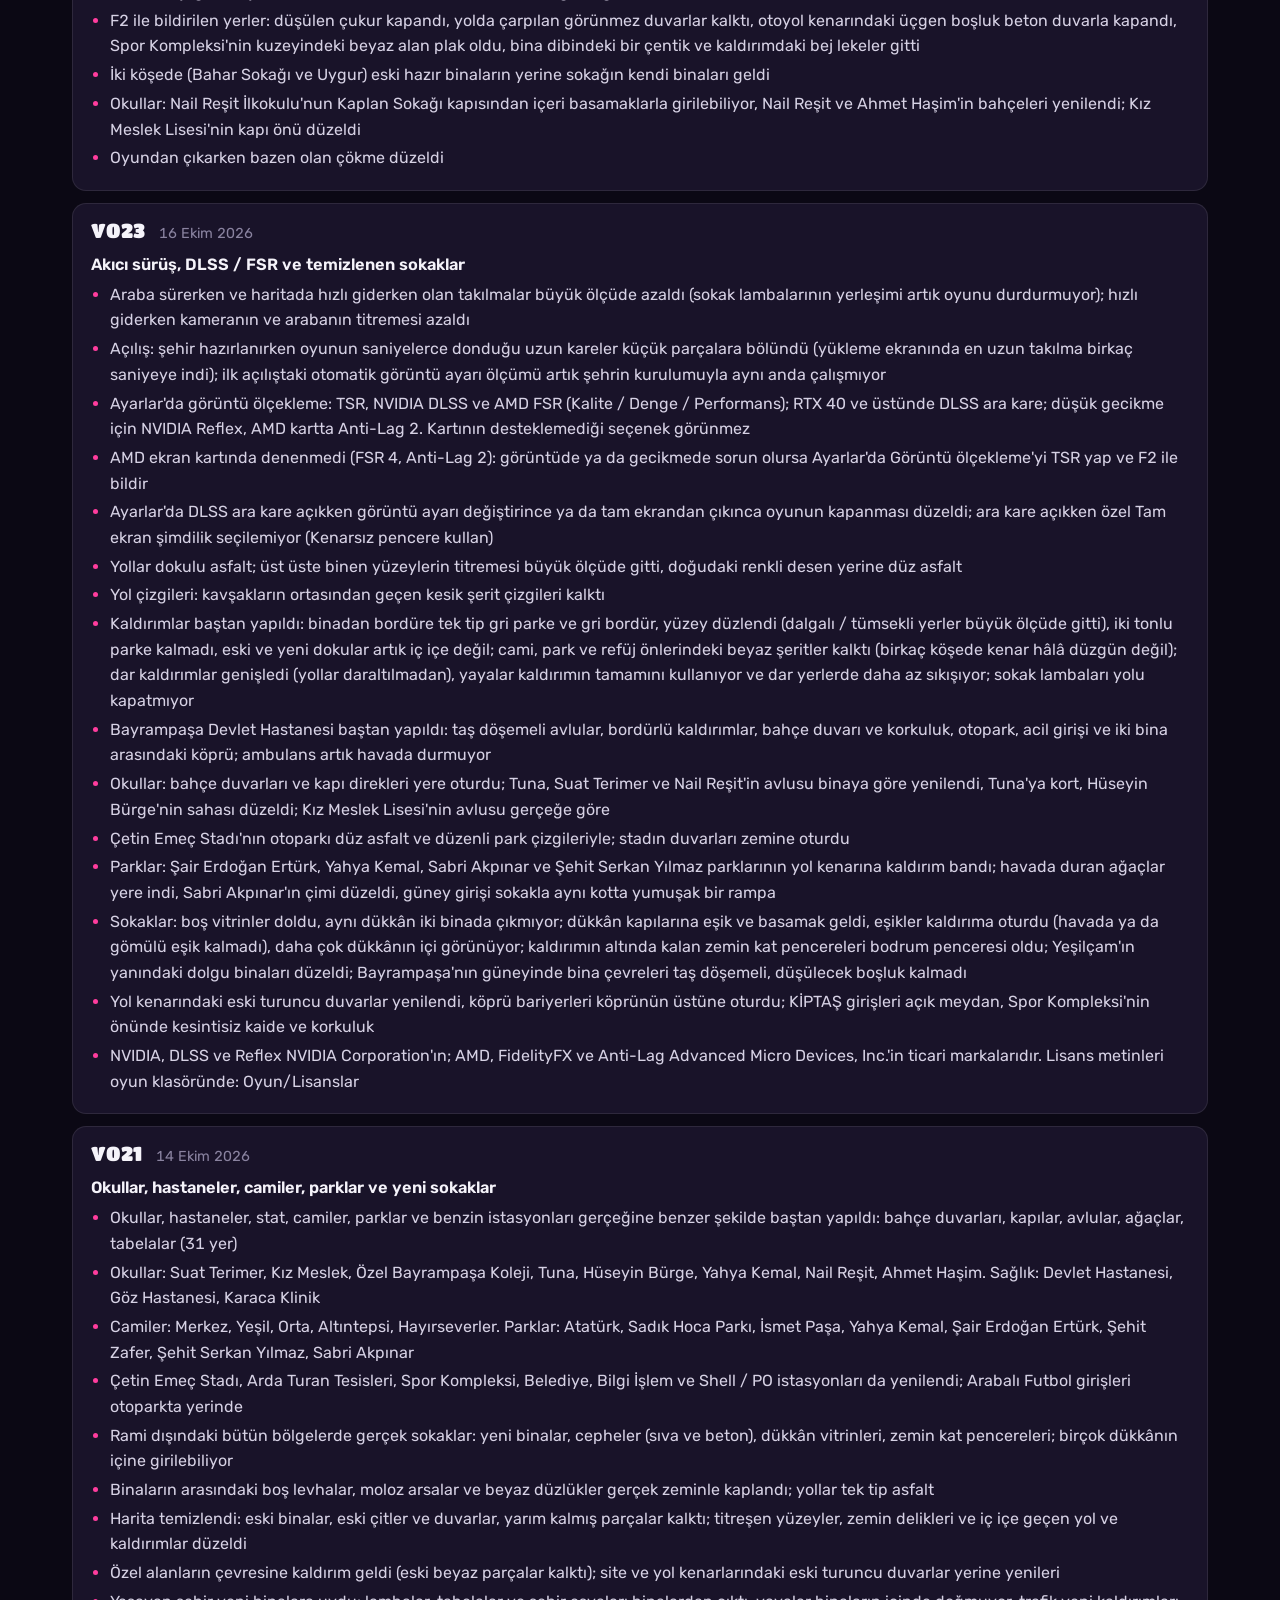
==== commit e740604a: "Site: 2026-10-29 17:15" ====
--- a/site/index.html
+++ b/site/index.html
@@ -84,14 +84,14 @@
   </ul>
   <div class="oyunlar-alt">
     <div class="grup grup-masa">
-      <h3 class="grup-ad">Yeşilçam masaları <span>Yeşilçam kafe</span></h3>
+      <h3 class="grup-ad">Yeşilçam masaları <span>Yeşilçam kafe · okey masasında “Ne oynayalım?”</span></h3>
       <ul class="dosemeler dosemeler-masa">
-        <li><a class="doseme d-menu" href="img/masa.webp" data-buyut><span class="doseme-gorsel"><img src="img/o-menu.webp" alt="Yeşilçam masası: Ne oynayalım? menüsü, yedi oyun" loading="lazy" width="800" height="450"></span><span class="doseme-ad">Ne oynayalım?</span><span class="doseme-tan">Okey masasına otur, oyunu seç; boş sandalyeye bot.</span><span class="doseme-bilgi"><span>Yeşilçam kafe</span></span></a></li>
         <li><a class="doseme d-okey" href="img/b-okey.webp" data-buyut><span class="doseme-gorsel"><img src="img/o-okey.webp" alt="101 Okey: ıstakada taşlar, masanın ortasında deste" loading="lazy" width="800" height="450"></span><span class="doseme-ad">101 Okey</span><span class="doseme-tan">Taş çek, per aç, 101'i geç.</span><span class="doseme-bilgi"><span>4 kişi</span></span></a></li>
         <li><a class="doseme d-tavla" href="img/b-tavla.webp" data-buyut><span class="doseme-gorsel"><img src="img/o-tavla.webp" alt="Tavla: ahşap tahtada pullar ve zarlar" loading="lazy" width="800" height="450"></span><span class="doseme-ad">Tavla</span><span class="doseme-tan">Zar at, pulları topla.</span><span class="doseme-bilgi"><span>2 kişi</span></span></a></li>
         <li><a class="doseme d-pisti" href="img/b-pisti.webp" data-buyut><span class="doseme-gorsel"><img src="img/o-pisti.webp" alt="Pişti: yeşil çuhada kartlar" loading="lazy" width="800" height="450"></span><span class="doseme-ad">Pişti</span><span class="doseme-tan">Aynı kartla yerdekini al.</span><span class="doseme-bilgi"><span>2 / 4 kişi</span></span></a></li>
         <li><a class="doseme d-batak" href="img/b-batak.webp" data-buyut><span class="doseme-gorsel"><img src="img/o-batak.webp" alt="Batak: elde kartlar, ortada el" loading="lazy" width="800" height="450"></span><span class="doseme-ad">Batak</span><span class="doseme-tan">İhaleyi al, sözünü tut.</span><span class="doseme-bilgi"><span>4 kişi</span></span></a></li>
         <li><a class="doseme d-satranc" href="img/b-satranc.webp" data-buyut><span class="doseme-gorsel"><img src="img/o-satranc.webp" alt="Satranç: ŞAH MAT, tahtada son konum" loading="lazy" width="800" height="450"></span><span class="doseme-ad">Satranç</span><span class="doseme-tan">Bota karşı Stockfish.</span><span class="doseme-bilgi"><span>2 kişi</span></span></a></li>
+        <li><a class="doseme d-dama" href="img/b-dama.webp" data-buyut><span class="doseme-gorsel"><img src="img/o-dama.webp" alt="Türk daması: tahtada siyah ve beyaz taşlar, ikisi dama olmuş" loading="lazy" width="800" height="450"><span class="isaret yakinda">YAKINDA</span></span><span class="doseme-ad">Dama</span><span class="doseme-tan">Taşı ileri ya da yana sür, karşıya varan dama olur.</span><span class="doseme-bilgi"><span>2 kişi</span></span></a></li>
         <li><a class="doseme d-poker" href="img/g-poker.webp" data-buyut><span class="doseme-gorsel"><img src="img/o-poker.webp" alt="Poker: masada botlar, fişler ve ortadaki kartlar" loading="lazy" width="800" height="450"></span><span class="doseme-ad">Poker</span><span class="doseme-tan">Texas Hold'em, fişleri topla.</span><span class="doseme-bilgi"><span>2–4 kişi</span></span></a></li>
         <li><a class="doseme d-kurusiki" href="img/b-kurusiki.webp" data-buyut><span class="doseme-gorsel"><img src="img/o-kurusiki.webp" alt="Kurusıkı: masada tüfek, karşıda krupiye" loading="lazy" width="800" height="450"></span><span class="doseme-ad">Kurusıkı</span><span class="doseme-tan">Tüfek dolu mu, boş mu?</span><span class="doseme-bilgi"><span>2–4 kişi</span></span></a></li>
       </ul>
@@ -244,7 +244,7 @@
     <article class="kart">
       <img src="img/masa.webp" alt="Yeşilçam masası: Ne oynayalım? menüsü — 101 Okey, Tavla, Pişti, Batak, Satranç, Kurusıkı, Poker" loading="lazy" width="1920" height="1080">
       <h3>Yeşilçam masaları</h3>
-      <p>Okey masasına otur, “Ne oynayalım?” diye sorar: 101 Okey, Tavla, Pişti, Batak, Satranç, Poker, Kurusıkı. Boş sandalyelere bot oturur.</p>
+      <p>Okey masasına otur, “Ne oynayalım?” diye sorar: 101 Okey, Tavla, Pişti, Batak, Satranç, Poker, Kurusıkı; yakında Türk daması. Boş sandalyelere bot oturur.</p>
     </article>
     <article class="kart">
       <img src="img/akademi.webp" alt="Universe Academy'nin kapısındaki giriş totemi" loading="lazy" width="1920" height="1080">
--- a/site/stil.css
+++ b/site/stil.css
@@ -34,7 +34,8 @@
 html { scroll-behavior: smooth; scroll-padding-top: 68px; -webkit-text-size-adjust: 100%; }
 body { margin: 0; background: var(--murekkep); color: var(--yazi); font: 400 16px/1.6 var(--metin); }
 img { max-width: 100%; height: auto; display: block; }
-html, body { overflow-x: hidden; }
+html { overflow-x: hidden; }
+body { overflow-x: clip; }   /* hidden değil: body kaydırma kabı olursa üst çubuk yapışmaz */
 main, section, figure { min-width: 0; }
 a { color: var(--altin); text-underline-offset: 3px; }
 b { font-weight: 600; }
@@ -201,11 +202,12 @@
   transform: rotate(-3deg); box-shadow: 0 4px 14px rgba(0, 0, 0, .35); }
 .isaret.yeni { background: var(--altin); color: var(--altin-yazi); }
 .isaret.deneme { background: var(--turuncu); color: #2a1200; }
+.isaret.yakinda { background: var(--nane); color: #04261a; }
 /* başlık rengi: oyunun kendi vurgusu ("Bu güncellemede" ile aynı) */
 .doseme.d-bowling .doseme-ad { color: var(--mavi); }
 .doseme.d-bilardo .doseme-ad, .doseme.d-tavla .doseme-ad, .doseme.d-okey .doseme-ad { color: var(--nane); }
 .doseme.d-kule .doseme-ad, .doseme.d-poker .doseme-ad, .doseme.d-fitness .doseme-ad { color: var(--altin); }
-.doseme.d-mutfak .doseme-ad, .doseme.d-kaykay .doseme-ad { color: var(--turuncu); }
+.doseme.d-mutfak .doseme-ad, .doseme.d-kaykay .doseme-ad, .doseme.d-dama .doseme-ad { color: var(--turuncu); }
 .doseme.d-basket .doseme-ad, .doseme.d-boya .doseme-ad, .doseme.d-pisti .doseme-ad { color: var(--pembe); }
 .doseme.d-bomba .doseme-ad, .doseme.d-kurusiki .doseme-ad { color: #ff6b5a; }
 .doseme.d-samata .doseme-ad { color: #b48cff; }
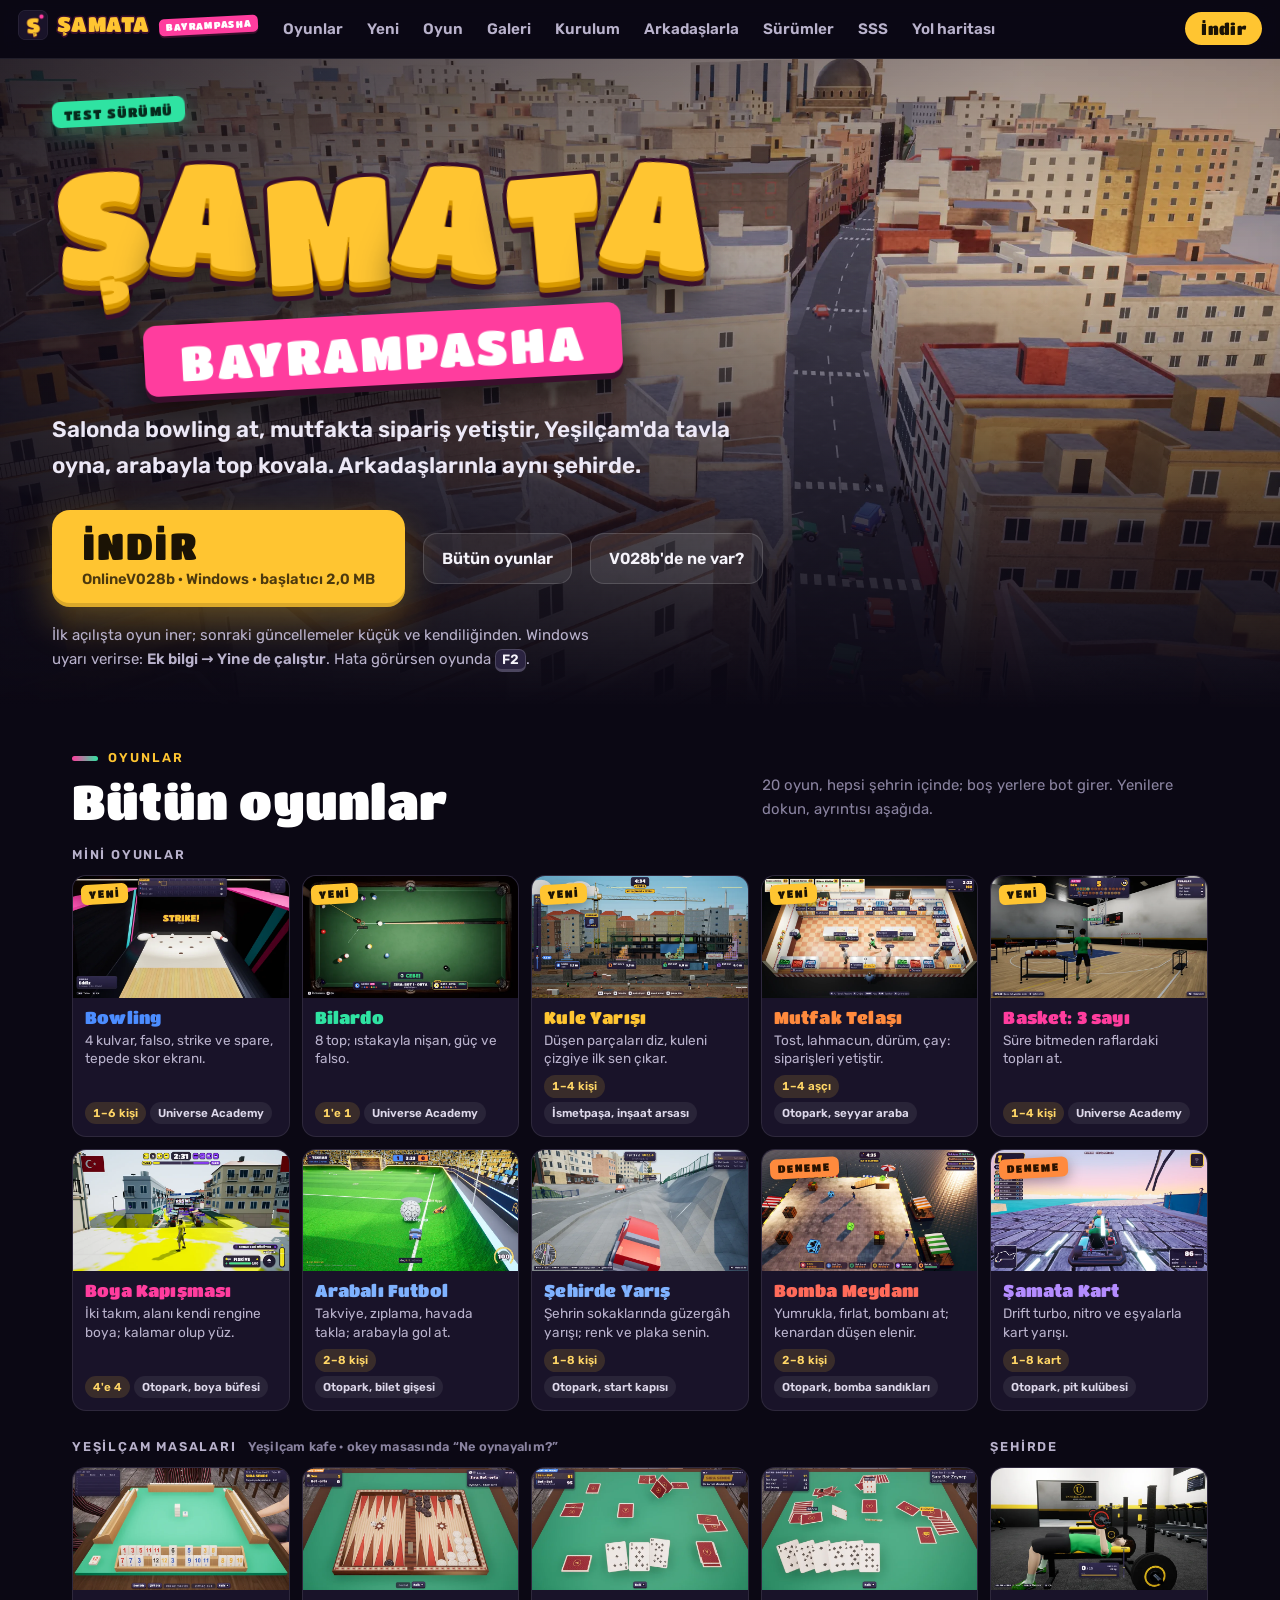
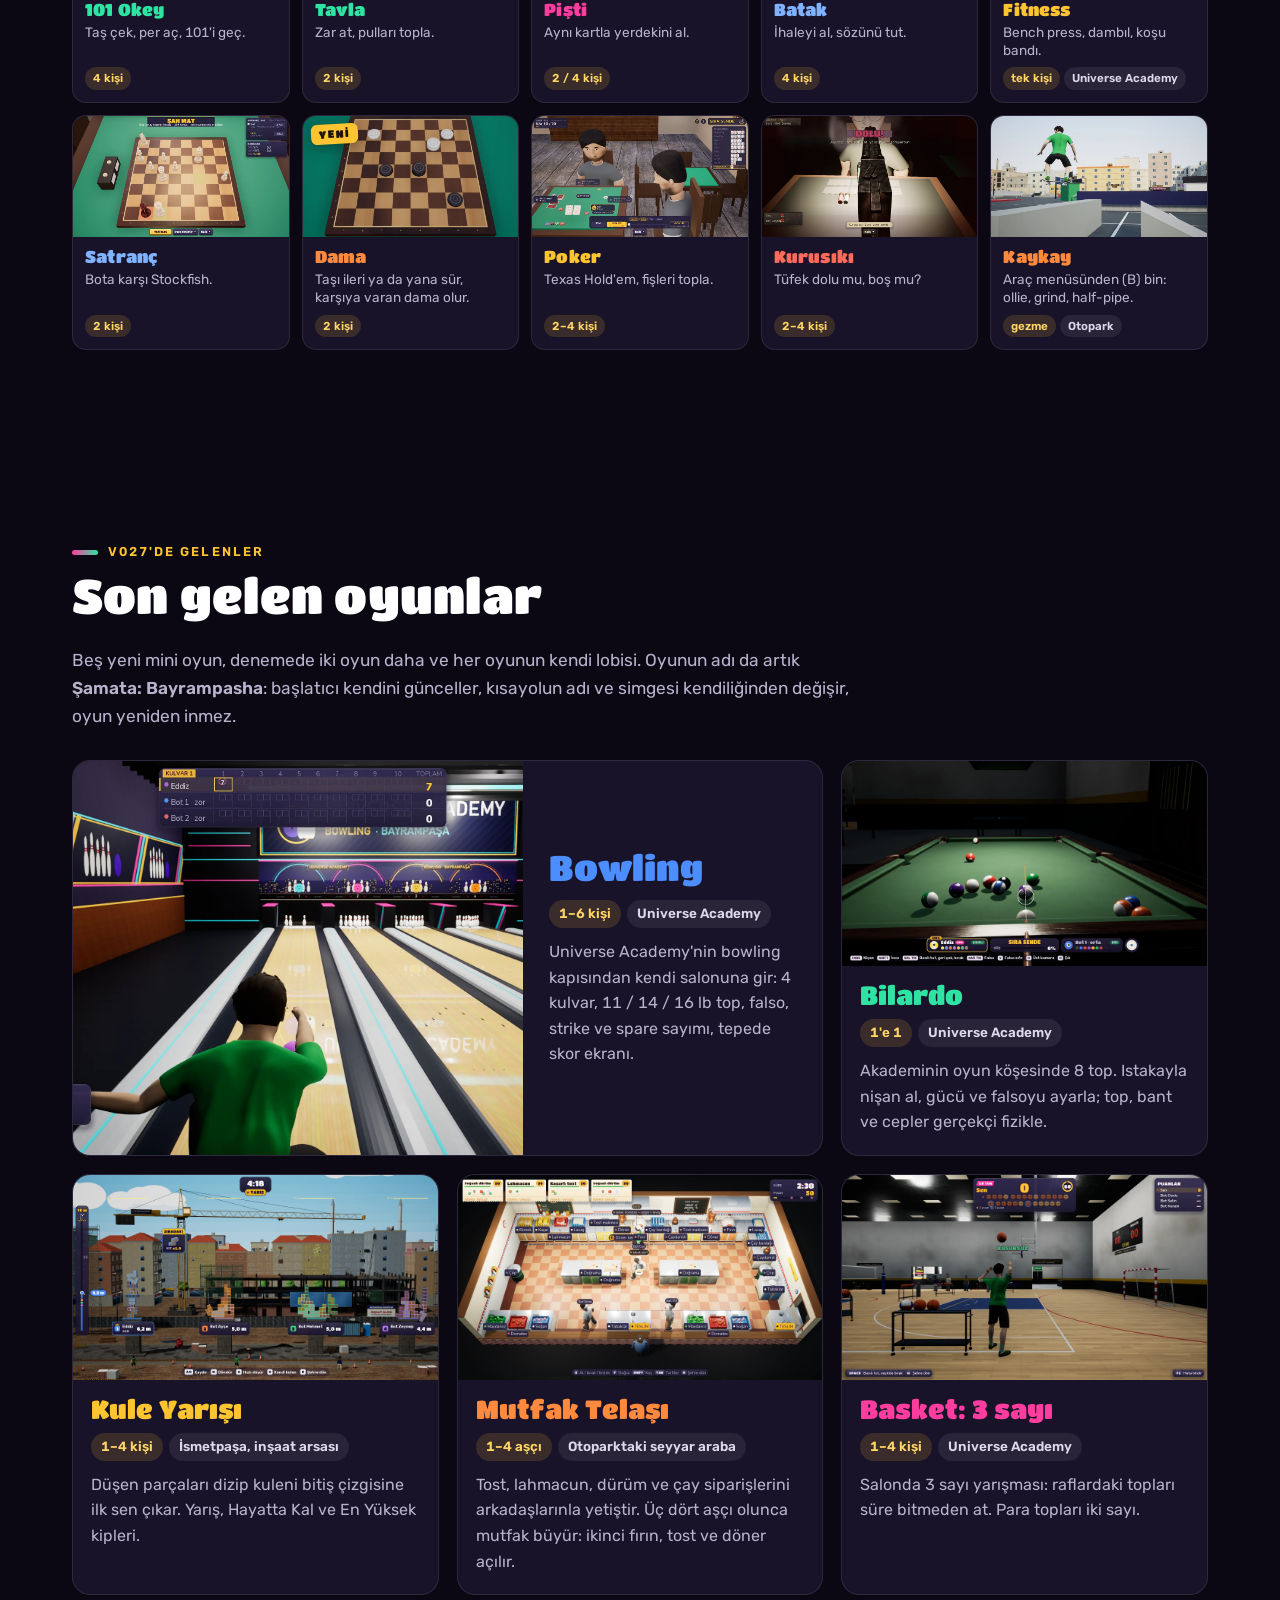
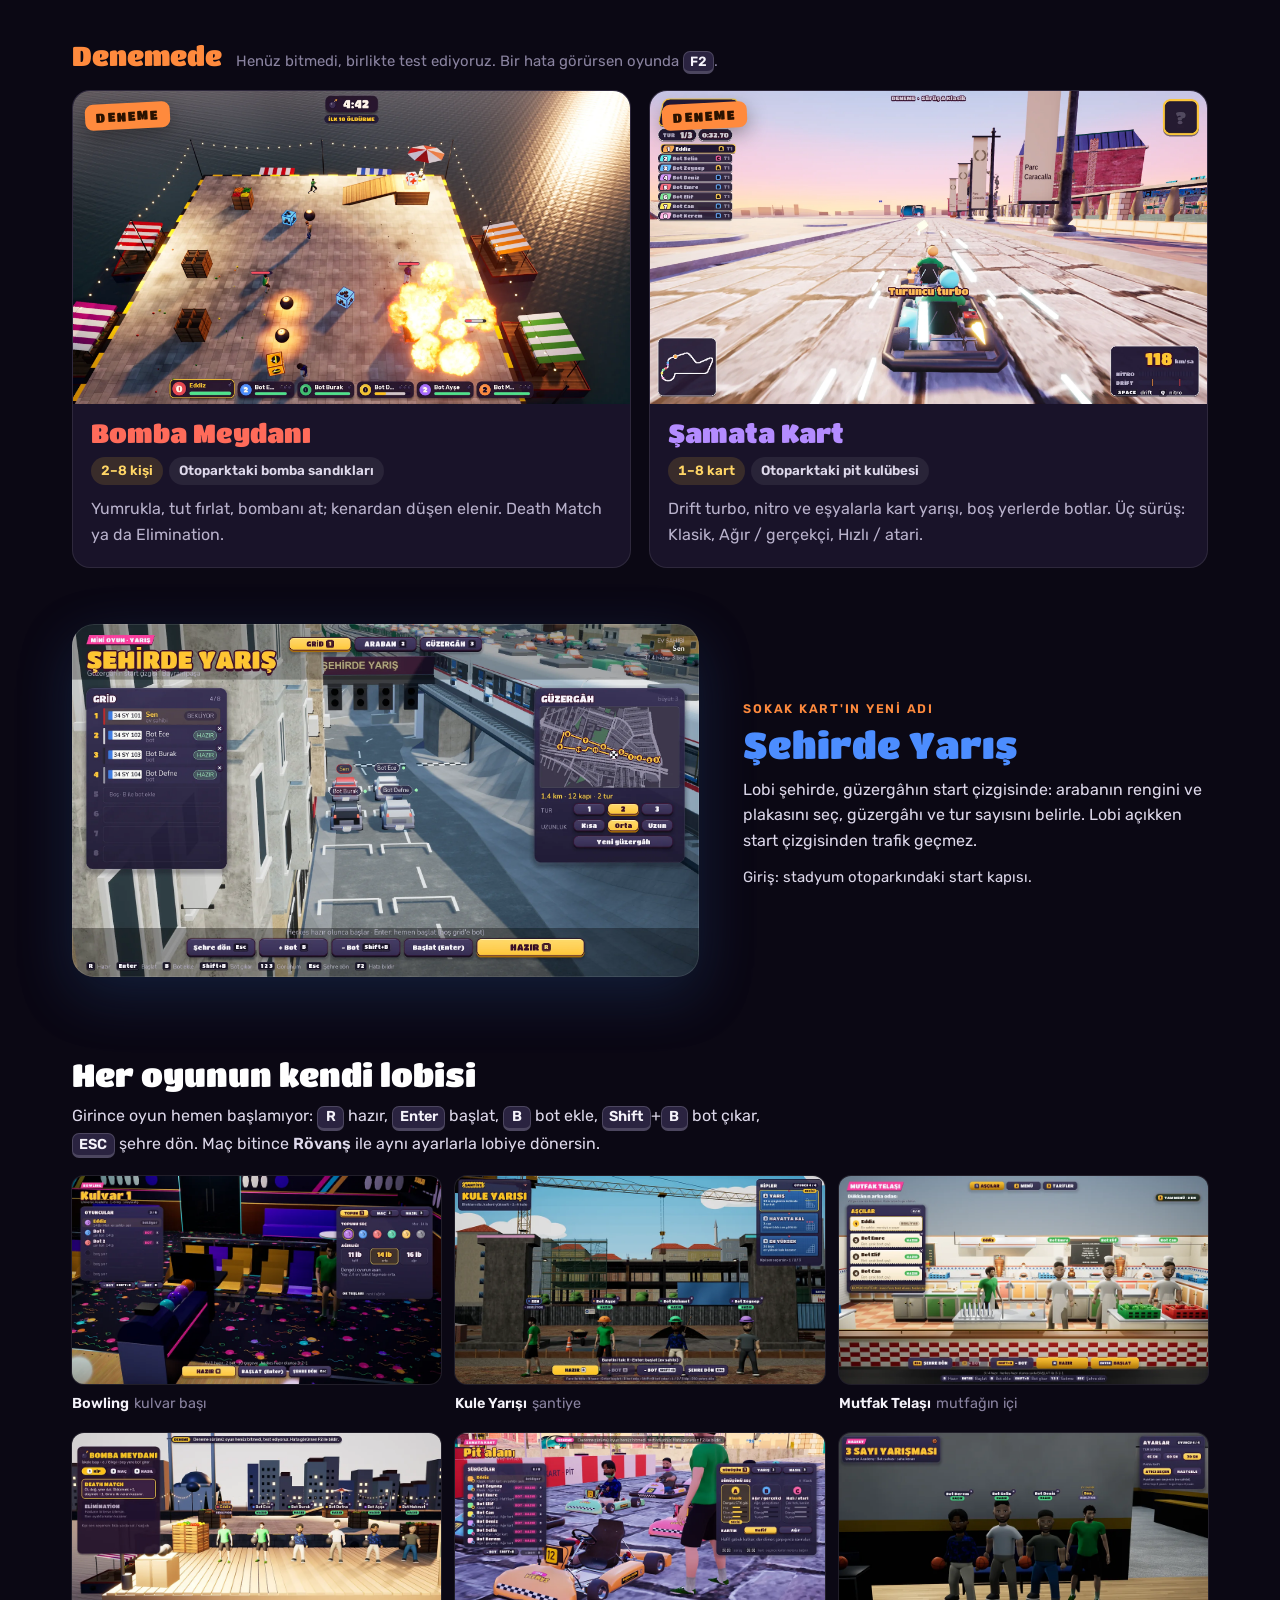
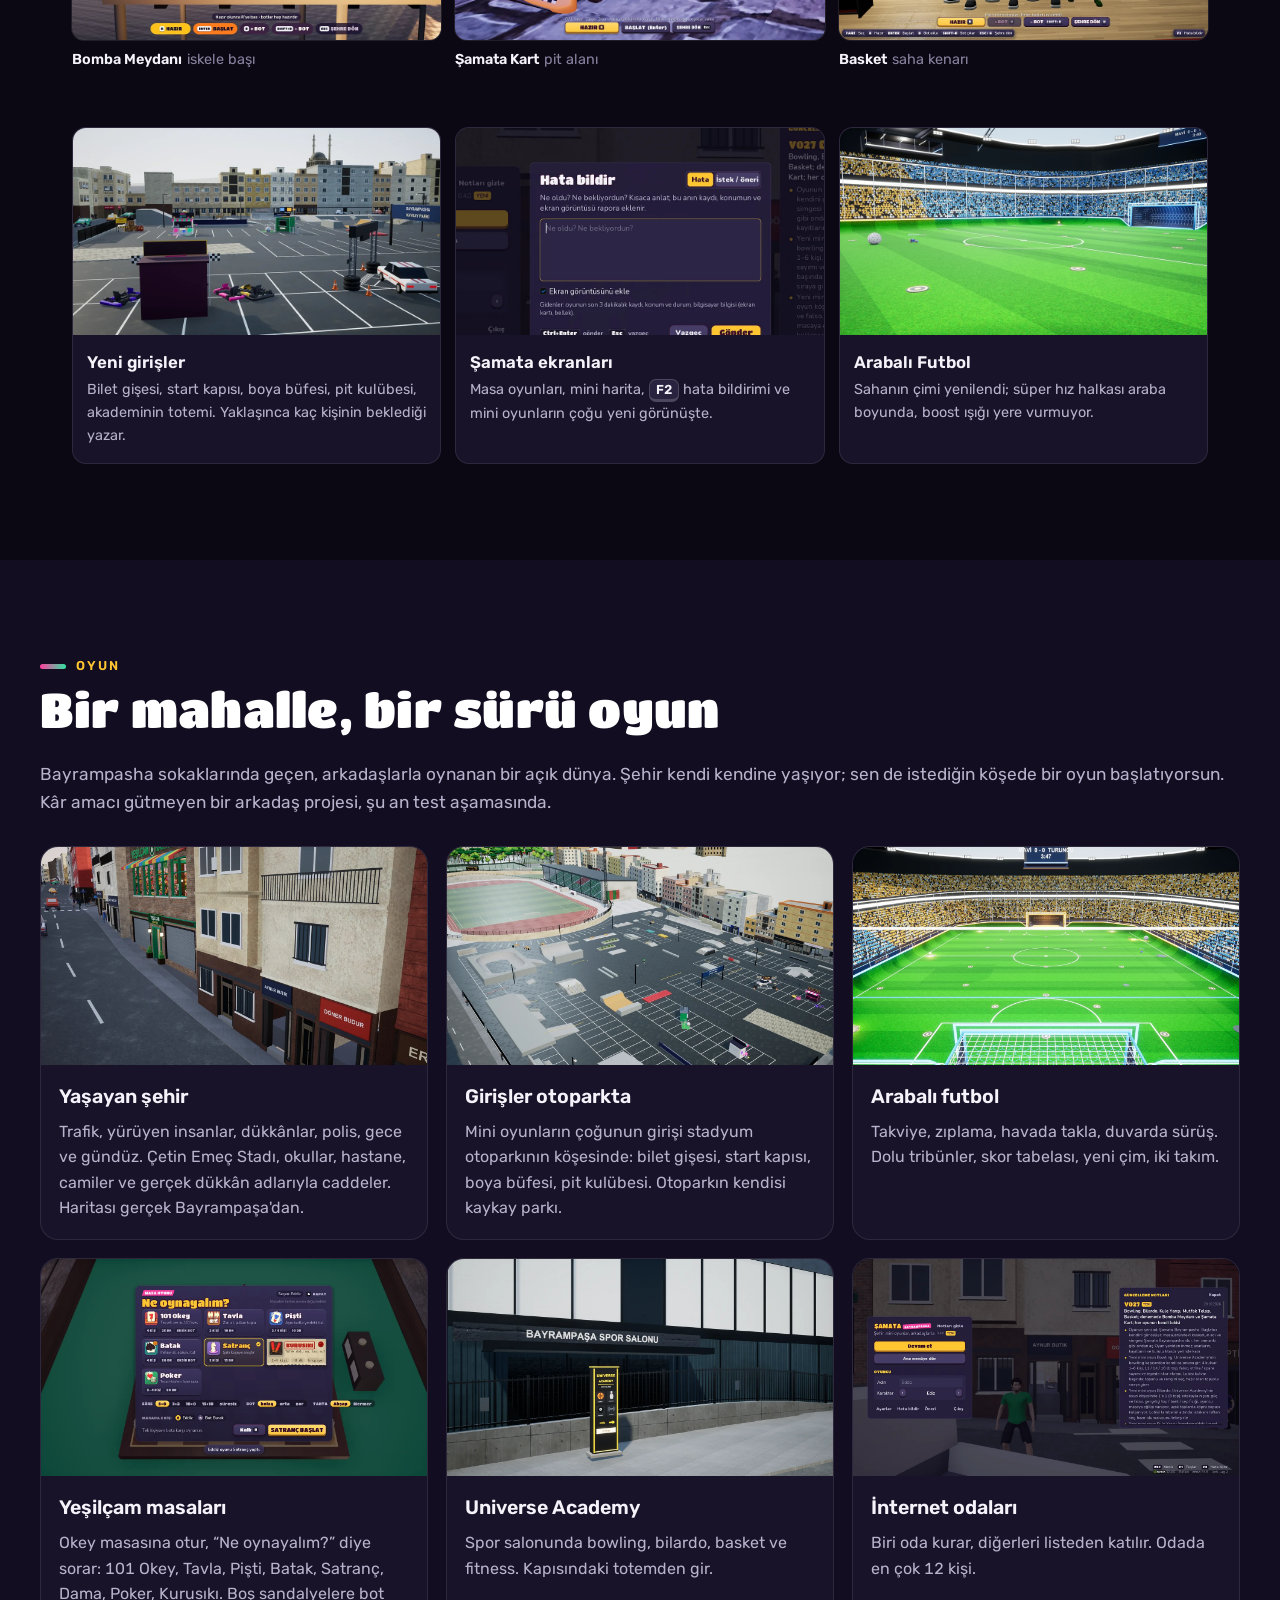
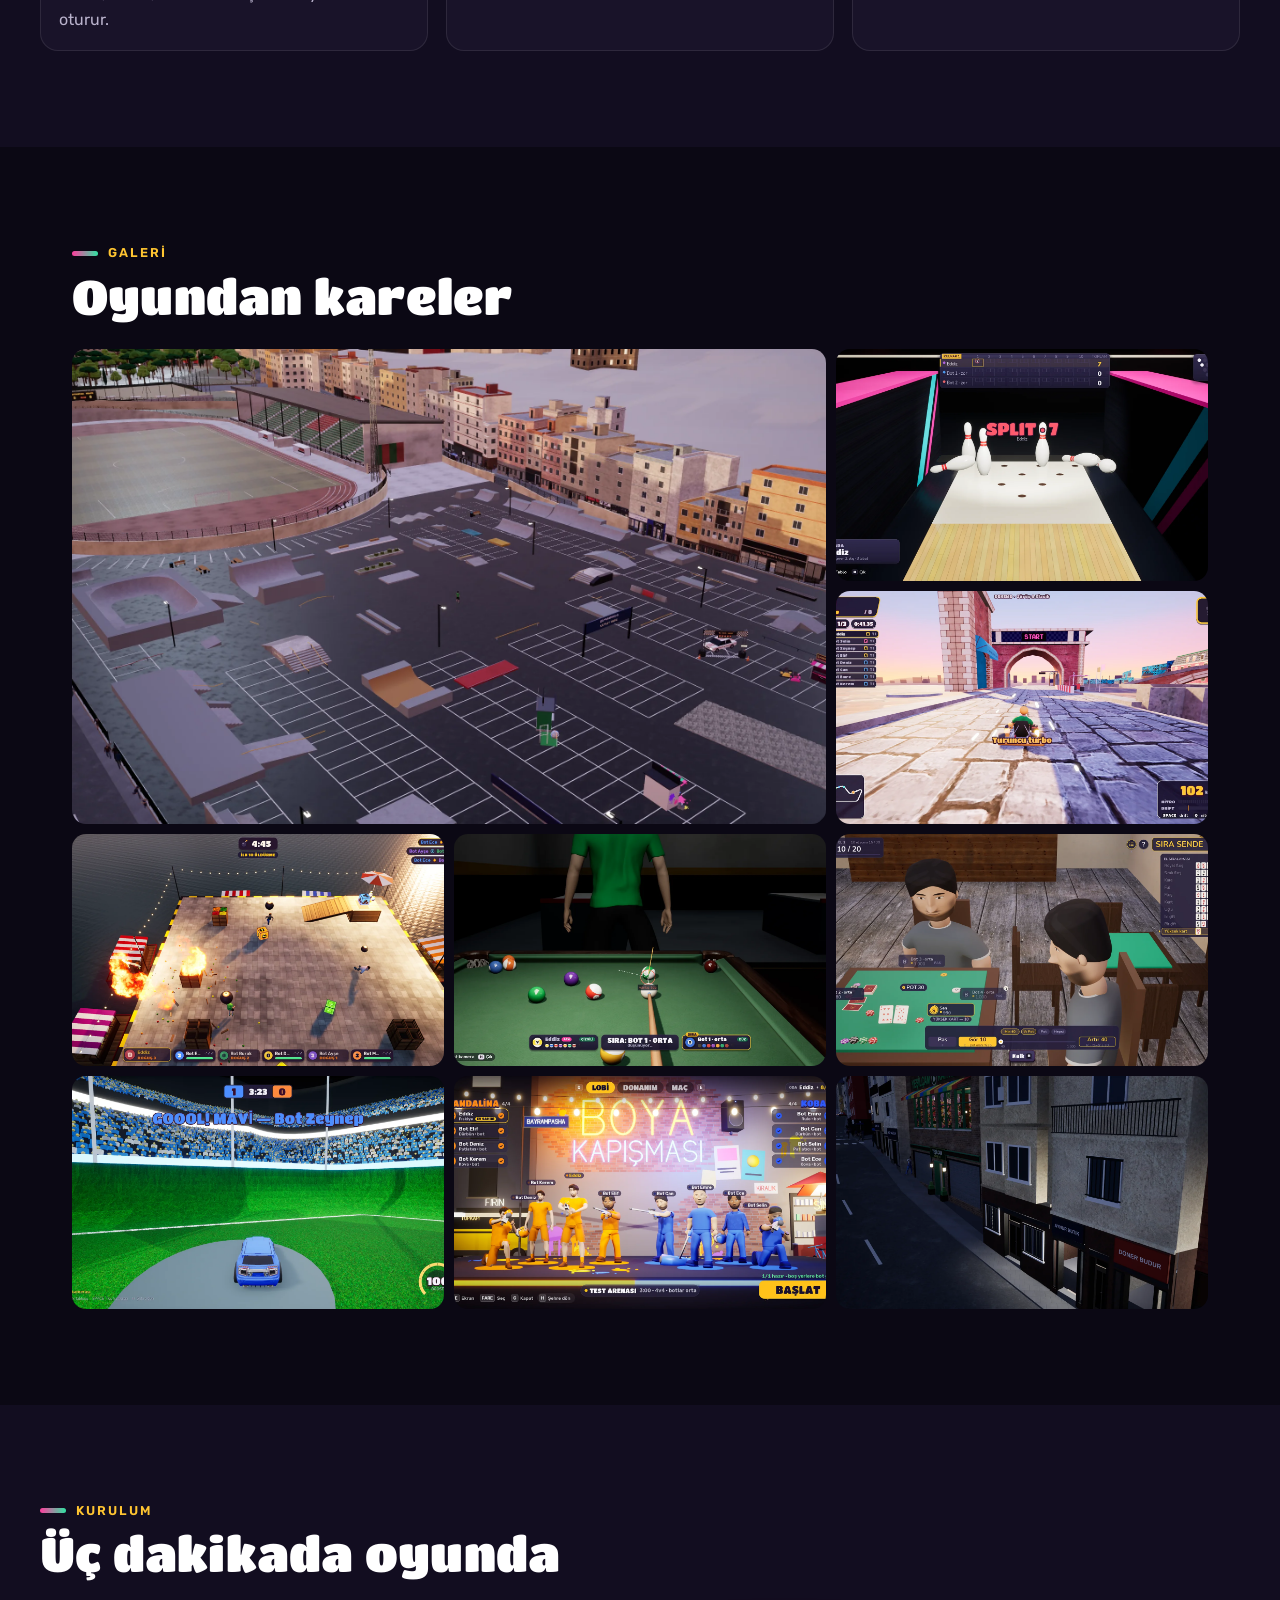
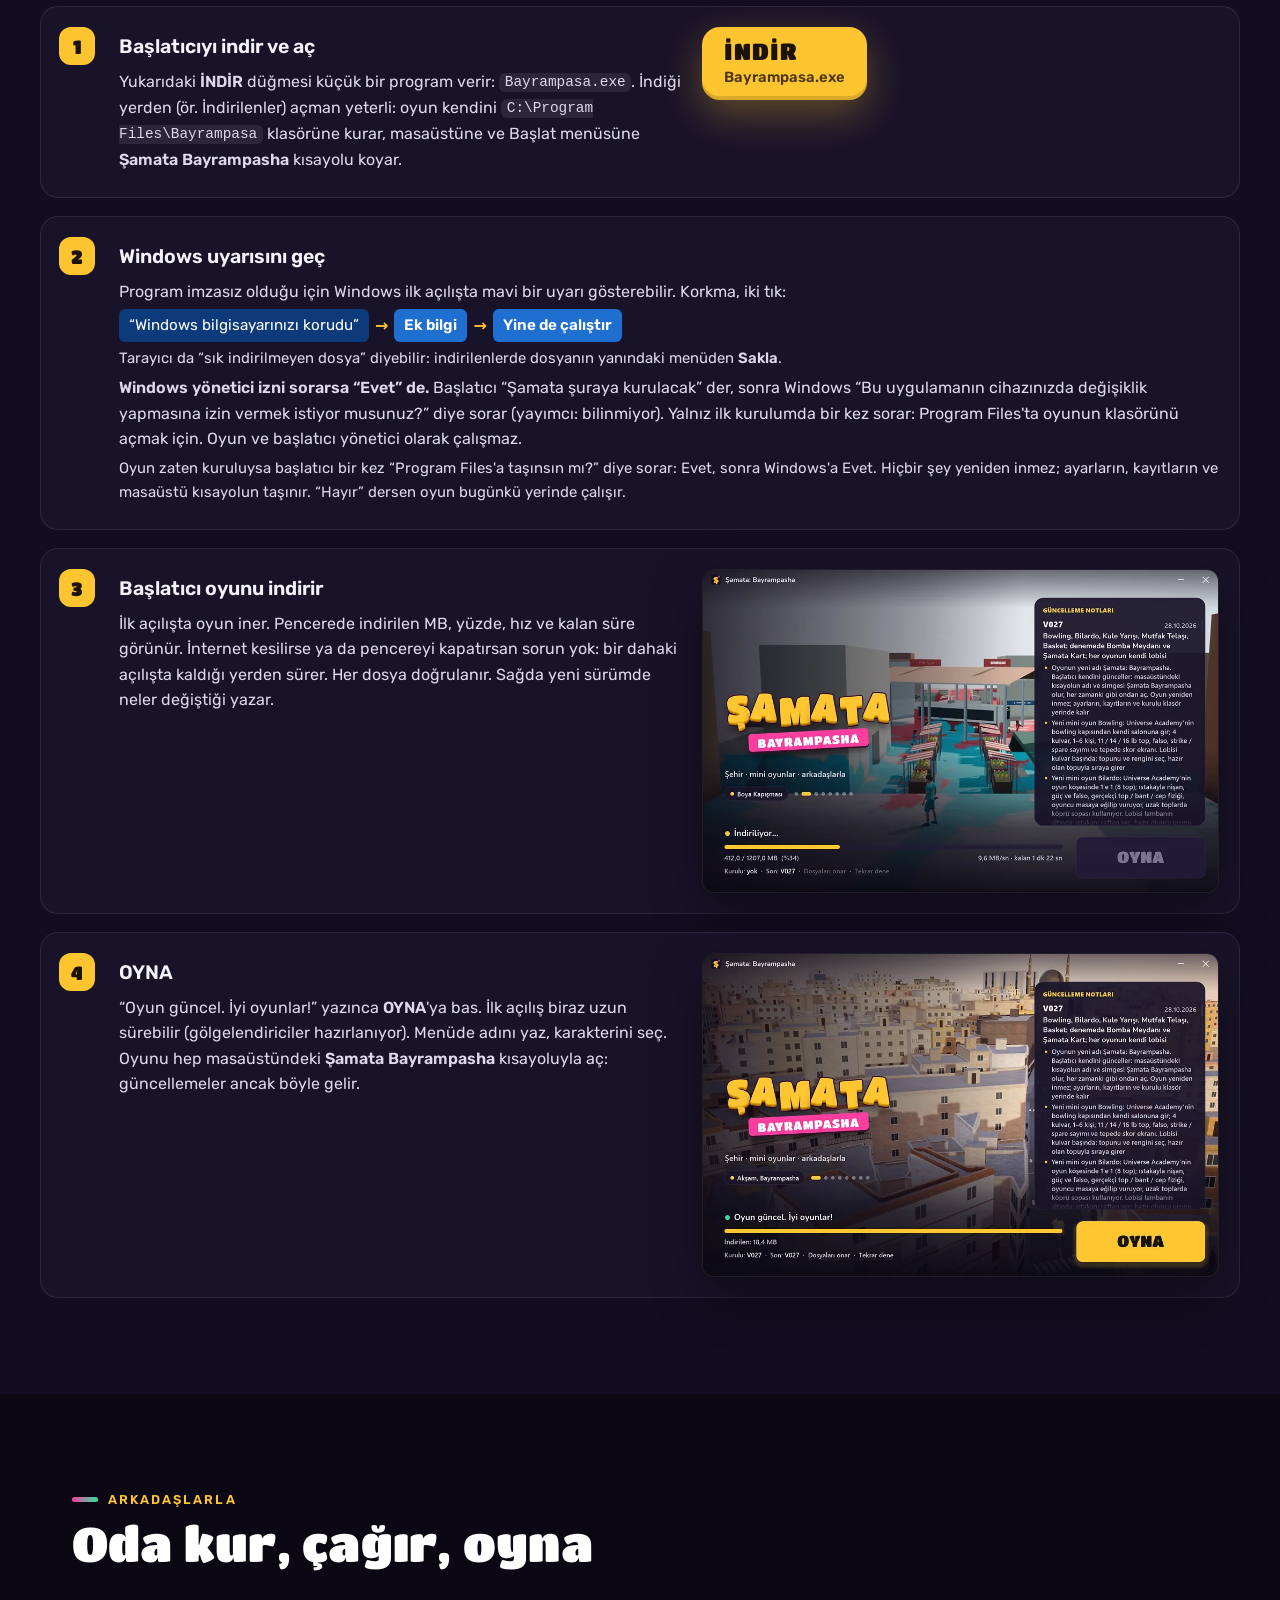
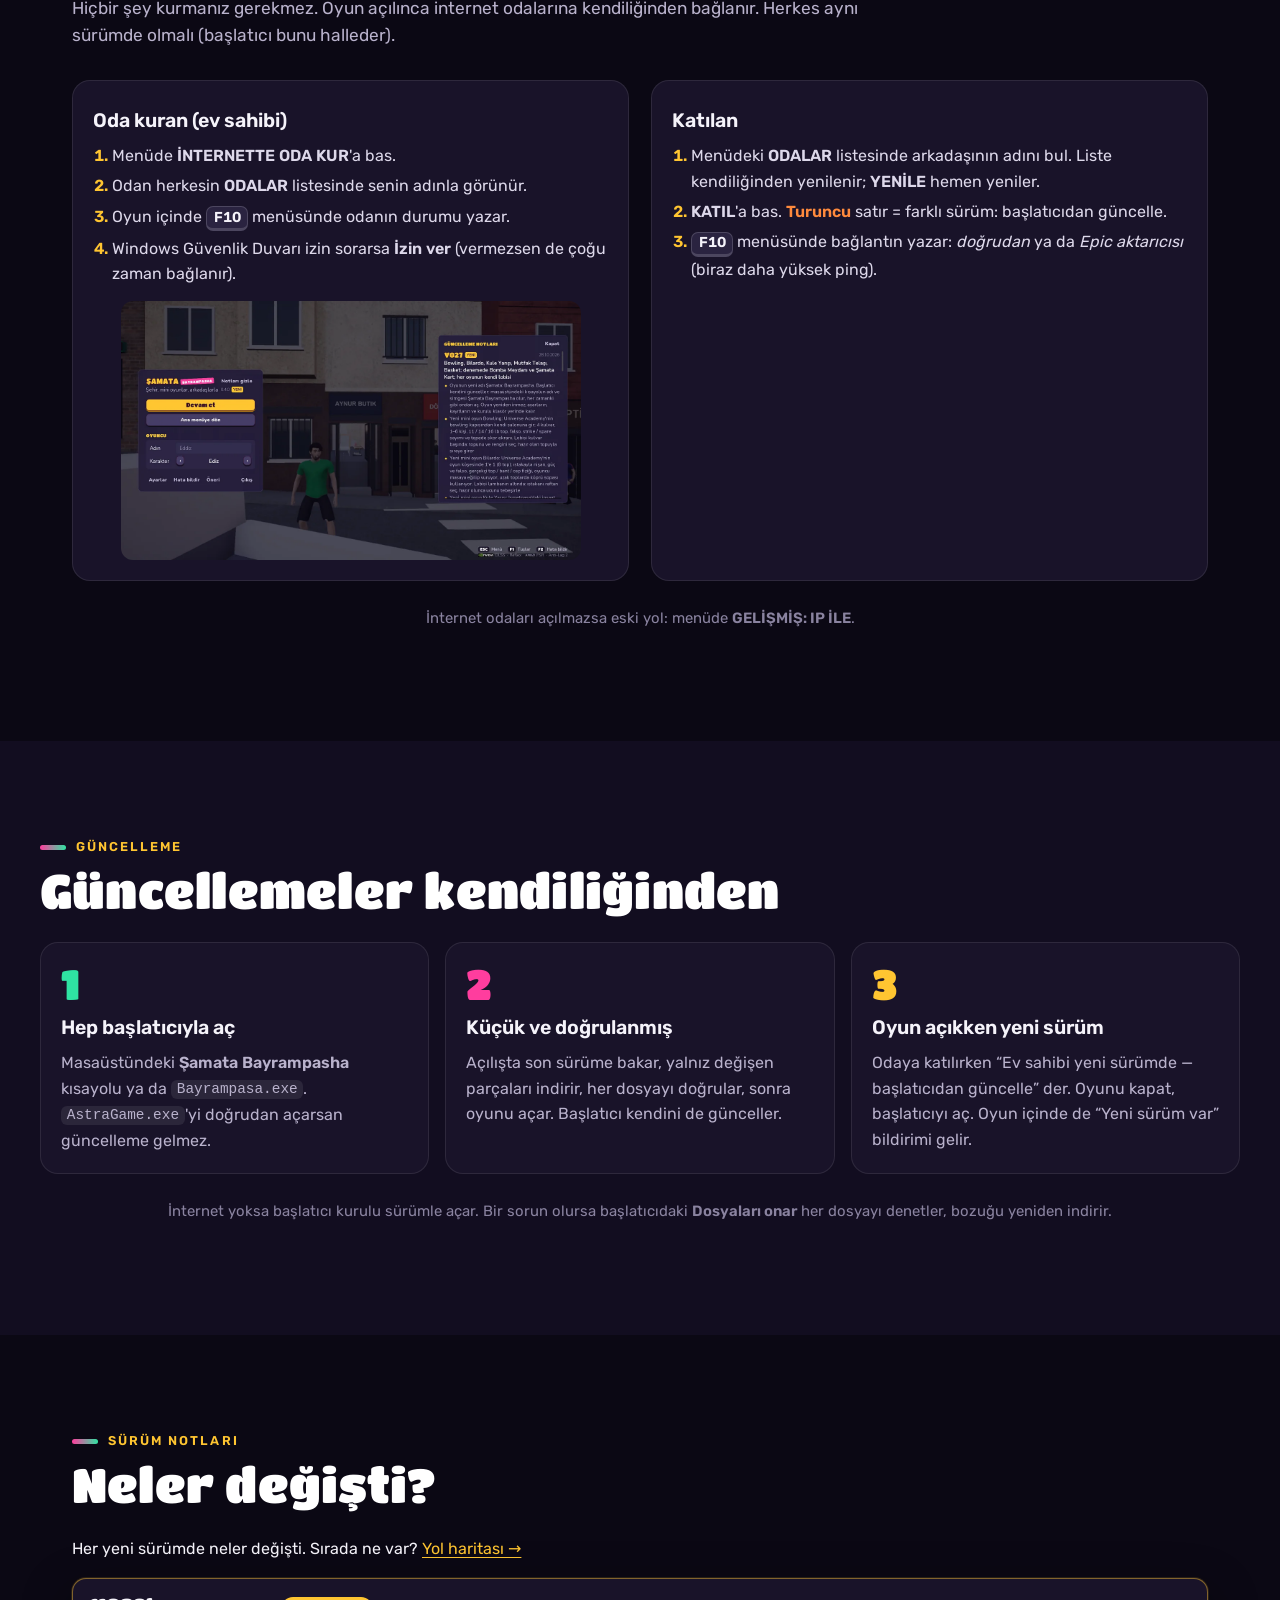
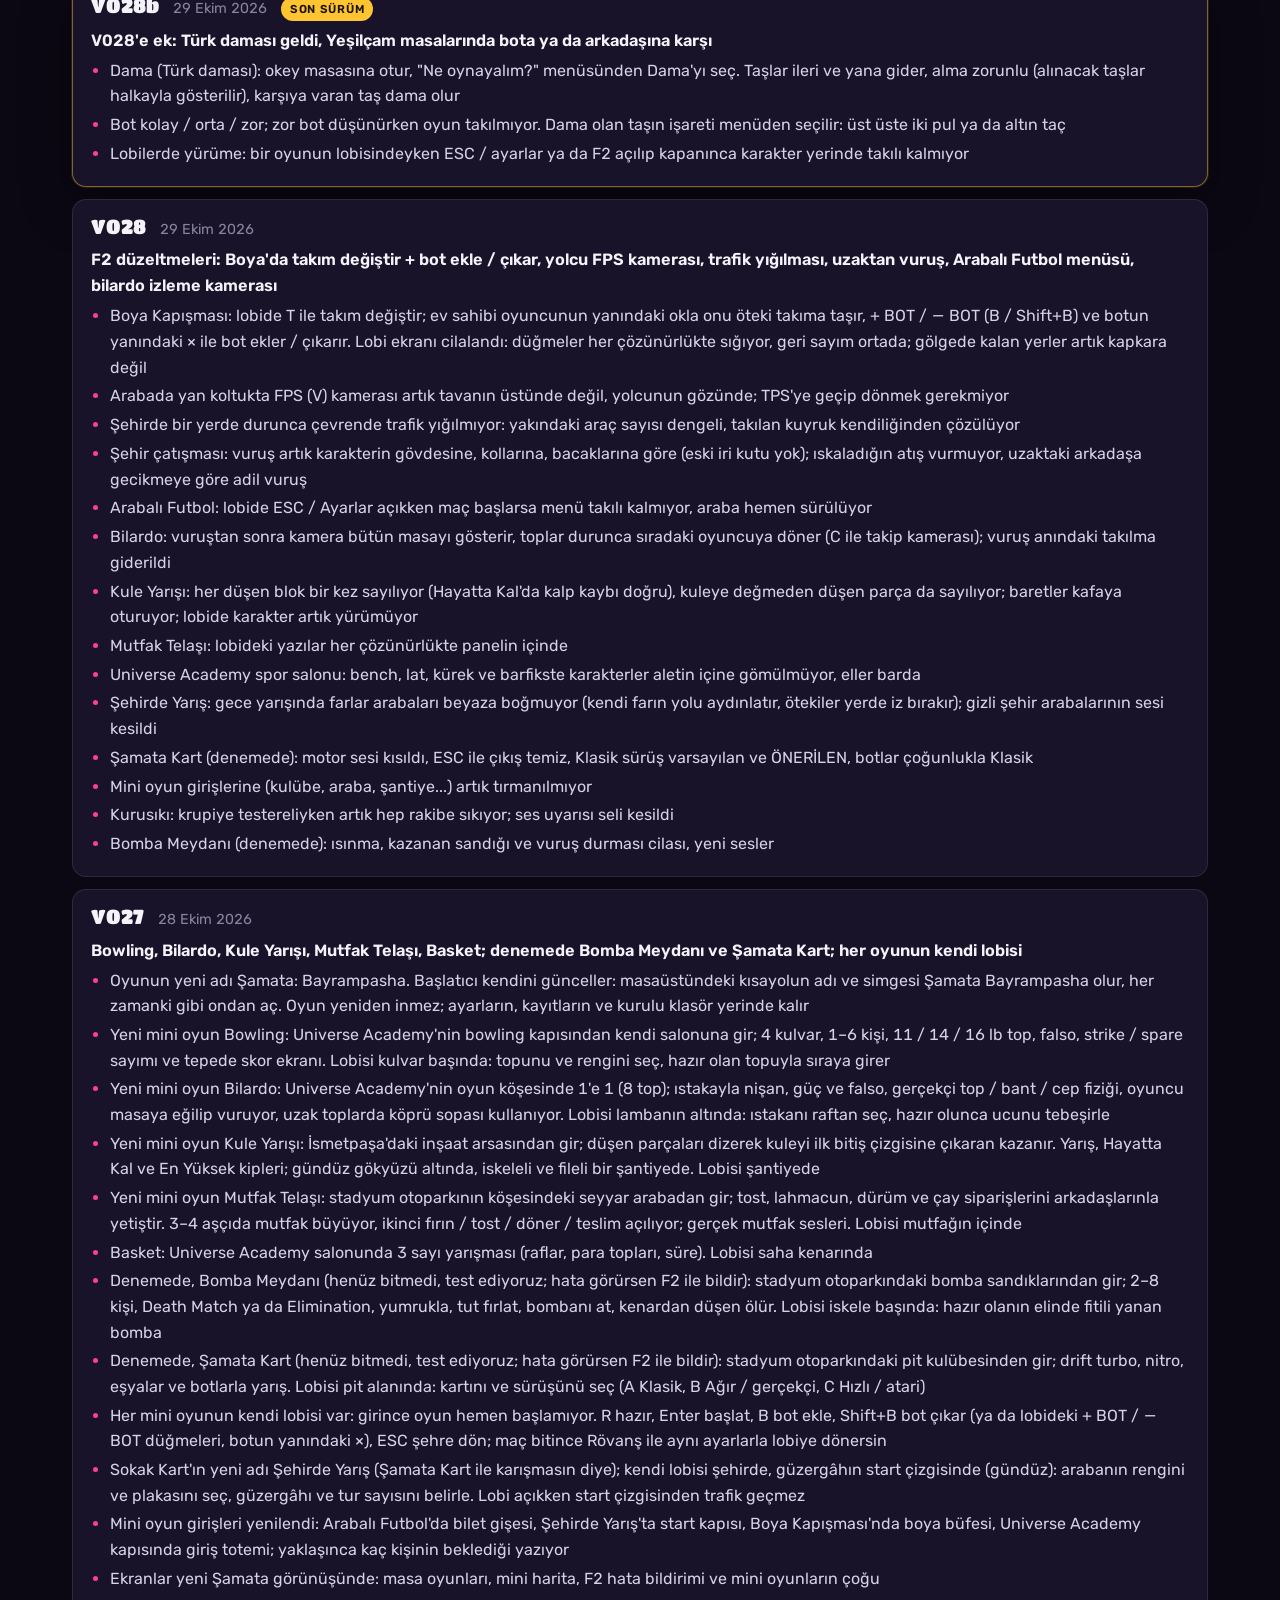
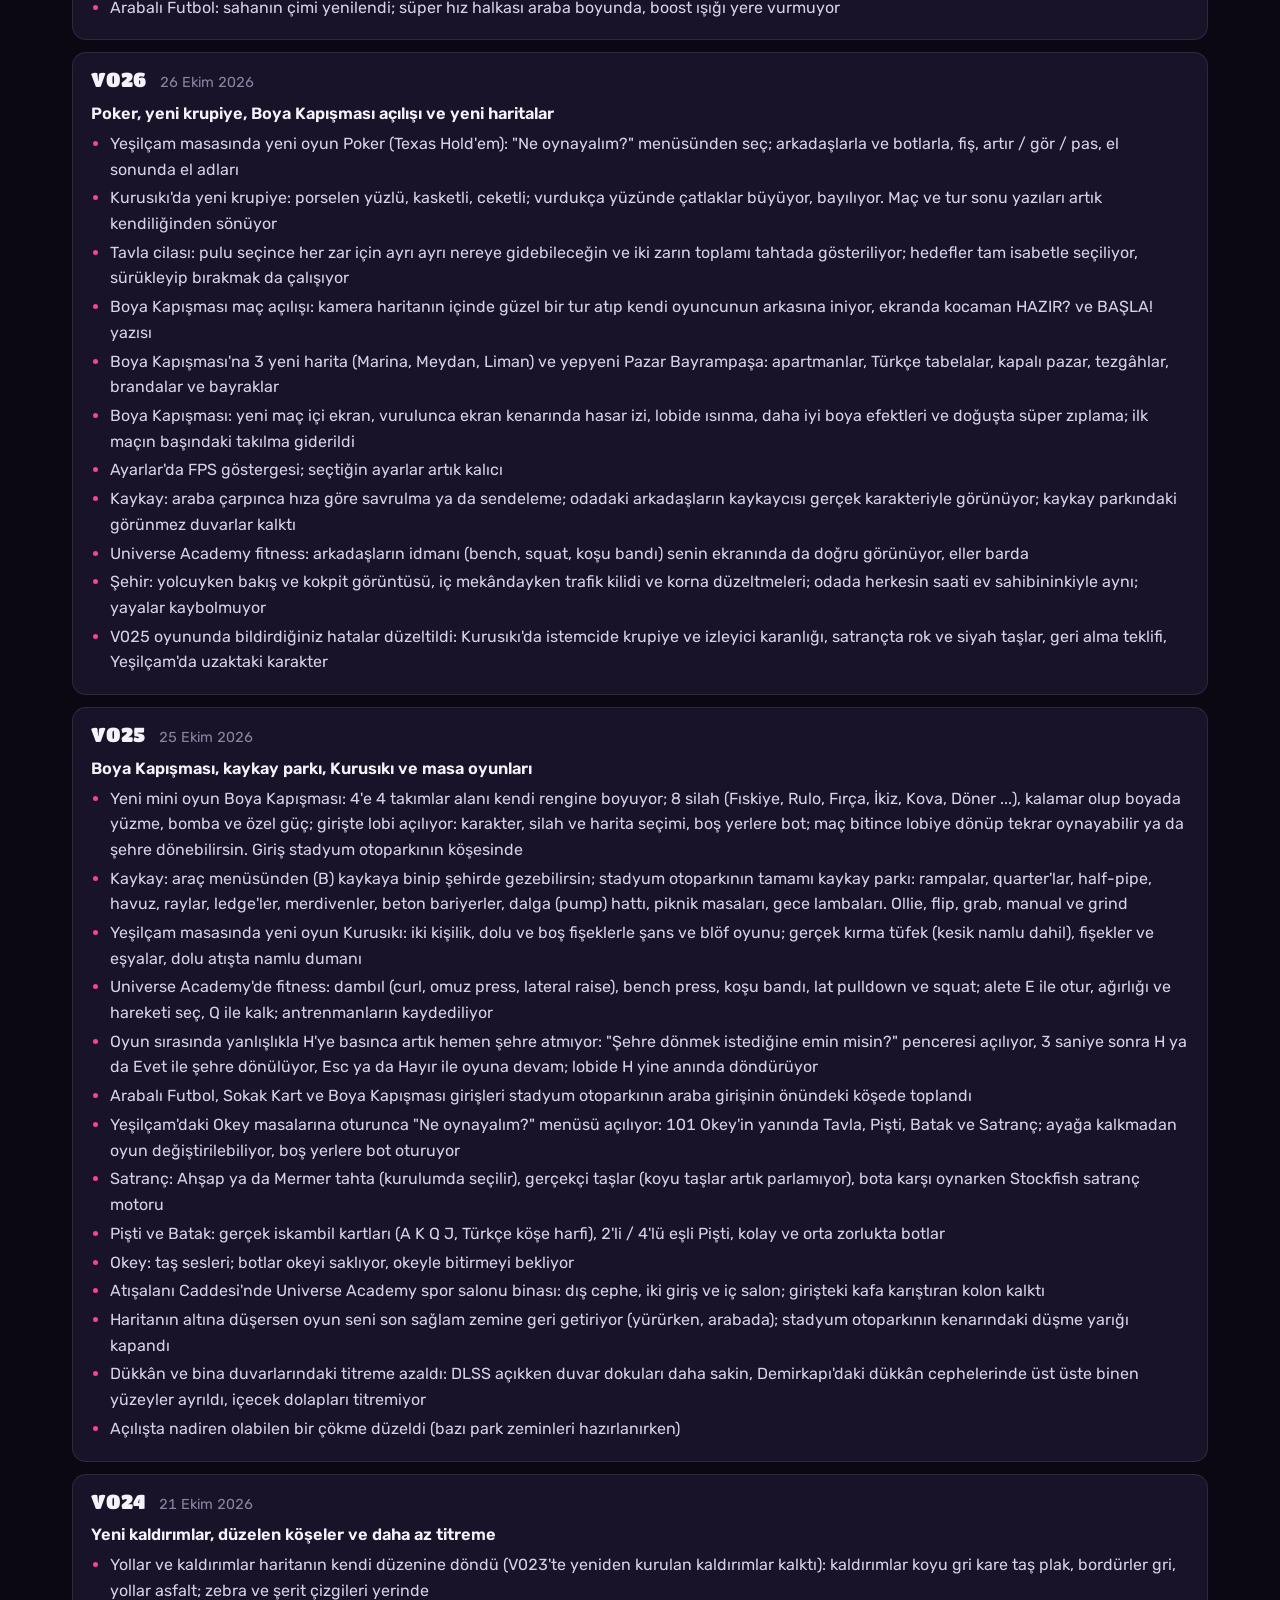
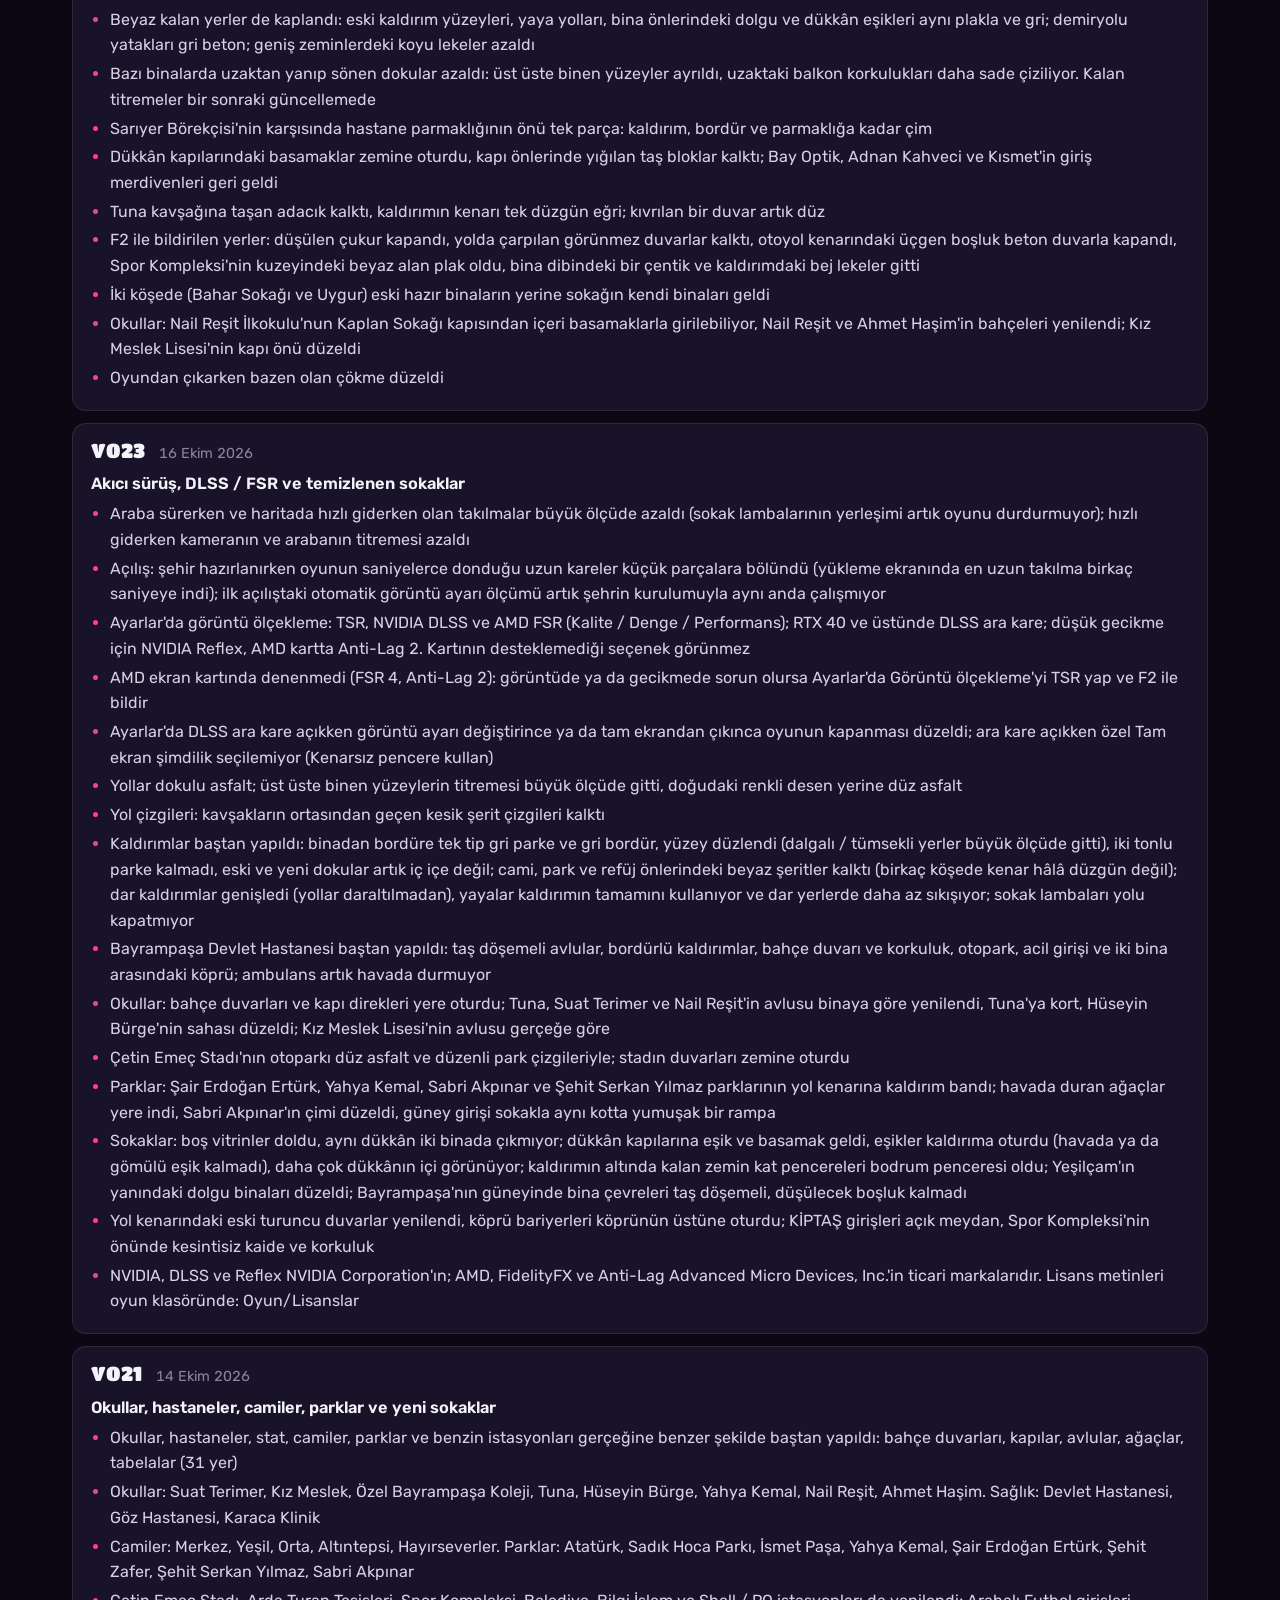
==== commit c5a937bf: "Site: 2026-10-29 17:48" ====
--- a/site/index.html
+++ b/site/index.html
@@ -50,10 +50,10 @@
     <div class="kahraman-eylem">
       <a class="indir-dugme" id="indir" href="https://github.com/EddizEge/BayrampashaGame/releases/latest/download/Bayrampasa.exe">
         <span class="indir-ust">İNDİR</span>
-        <span class="indir-alt"><span data-surum>OnlineV028</span> · Windows · başlatıcı <span data-exe-boyut>2,0 MB</span></span>
+        <span class="indir-alt"><span data-surum>OnlineV028b</span> · Windows · başlatıcı <span data-exe-boyut>2,0 MB</span></span>
       </a>
       <a class="ikincil-dugme" href="#oyunlar">Bütün oyunlar</a>
-      <a class="ikincil-dugme" href="#surumler">V028'de ne var?</a>
+      <a class="ikincil-dugme" href="#surumler">V028b'de ne var?</a>
     </div>
     <p class="kahraman-not">İlk açılışta oyun iner; sonraki güncellemeler küçük ve kendiliğinden.
       Windows uyarı verirse: <b>Ek bilgi → Yine de çalıştır</b>. Hata görürsen oyunda <kbd>F2</kbd>.</p>
@@ -67,7 +67,7 @@
       <p class="ust-etiket">Oyunlar</p>
       <h2>Bütün oyunlar</h2>
     </div>
-    <p class="ince">19 oyun, hepsi şehrin içinde; boş yerlere bot girer. Yenilere dokun, ayrıntısı aşağıda.</p>
+    <p class="ince">20 oyun, hepsi şehrin içinde; boş yerlere bot girer. Yenilere dokun, ayrıntısı aşağıda.</p>
   </div>
   <h3 class="grup-ad">Mini oyunlar</h3>
   <ul class="dosemeler dosemeler-mini">
@@ -91,7 +91,7 @@
         <li><a class="doseme d-pisti" href="img/b-pisti.webp" data-buyut><span class="doseme-gorsel"><img src="img/o-pisti.webp" alt="Pişti: yeşil çuhada kartlar" loading="lazy" width="800" height="450"></span><span class="doseme-ad">Pişti</span><span class="doseme-tan">Aynı kartla yerdekini al.</span><span class="doseme-bilgi"><span>2 / 4 kişi</span></span></a></li>
         <li><a class="doseme d-batak" href="img/b-batak.webp" data-buyut><span class="doseme-gorsel"><img src="img/o-batak.webp" alt="Batak: elde kartlar, ortada el" loading="lazy" width="800" height="450"></span><span class="doseme-ad">Batak</span><span class="doseme-tan">İhaleyi al, sözünü tut.</span><span class="doseme-bilgi"><span>4 kişi</span></span></a></li>
         <li><a class="doseme d-satranc" href="img/b-satranc.webp" data-buyut><span class="doseme-gorsel"><img src="img/o-satranc.webp" alt="Satranç: ŞAH MAT, tahtada son konum" loading="lazy" width="800" height="450"></span><span class="doseme-ad">Satranç</span><span class="doseme-tan">Bota karşı Stockfish.</span><span class="doseme-bilgi"><span>2 kişi</span></span></a></li>
-        <li><a class="doseme d-dama" href="img/b-dama.webp" data-buyut><span class="doseme-gorsel"><img src="img/o-dama.webp" alt="Türk daması: tahtada siyah ve beyaz taşlar, ikisi dama olmuş" loading="lazy" width="800" height="450"><span class="isaret yakinda">YAKINDA</span></span><span class="doseme-ad">Dama</span><span class="doseme-tan">Taşı ileri ya da yana sür, karşıya varan dama olur.</span><span class="doseme-bilgi"><span>2 kişi</span></span></a></li>
+        <li><a class="doseme d-dama" href="img/b-dama.webp" data-buyut><span class="doseme-gorsel"><img src="img/o-dama.webp" alt="Türk daması: tahtada siyah ve beyaz taşlar, ikisi dama olmuş" loading="lazy" width="800" height="450"><span class="isaret yeni">YENİ</span></span><span class="doseme-ad">Dama</span><span class="doseme-tan">Taşı ileri ya da yana sür, karşıya varan dama olur.</span><span class="doseme-bilgi"><span>2 kişi</span></span></a></li>
         <li><a class="doseme d-poker" href="img/g-poker.webp" data-buyut><span class="doseme-gorsel"><img src="img/o-poker.webp" alt="Poker: masada botlar, fişler ve ortadaki kartlar" loading="lazy" width="800" height="450"></span><span class="doseme-ad">Poker</span><span class="doseme-tan">Texas Hold'em, fişleri topla.</span><span class="doseme-bilgi"><span>2–4 kişi</span></span></a></li>
         <li><a class="doseme d-kurusiki" href="img/b-kurusiki.webp" data-buyut><span class="doseme-gorsel"><img src="img/o-kurusiki.webp" alt="Kurusıkı: masada tüfek, karşıda krupiye" loading="lazy" width="800" height="450"></span><span class="doseme-ad">Kurusıkı</span><span class="doseme-tan">Tüfek dolu mu, boş mu?</span><span class="doseme-bilgi"><span>2–4 kişi</span></span></a></li>
       </ul>
@@ -244,7 +244,7 @@
     <article class="kart">
       <img src="img/masa.webp" alt="Yeşilçam masası: Ne oynayalım? menüsü — 101 Okey, Tavla, Pişti, Batak, Satranç, Kurusıkı, Poker" loading="lazy" width="1920" height="1080">
       <h3>Yeşilçam masaları</h3>
-      <p>Okey masasına otur, “Ne oynayalım?” diye sorar: 101 Okey, Tavla, Pişti, Batak, Satranç, Poker, Kurusıkı; yakında Türk daması. Boş sandalyelere bot oturur.</p>
+      <p>Okey masasına otur, “Ne oynayalım?” diye sorar: 101 Okey, Tavla, Pişti, Batak, Satranç, Dama, Poker, Kurusıkı. Boş sandalyelere bot oturur.</p>
     </article>
     <article class="kart">
       <img src="img/akademi.webp" alt="Universe Academy'nin kapısındaki giriş totemi" loading="lazy" width="1920" height="1080">
@@ -379,7 +379,9 @@
   <div id="surum-listesi" class="surum-listesi" aria-live="polite"></div>
   <p class="ince ortali" id="surum-kaynak">Liste GitHub'dan canlı okunur.</p>
   <script type="application/json" id="yedek-surumler">
-  [{"tag_name": "OnlineV028", "published_at": "2026-10-29T13:45:00Z",
+  [{"tag_name": "OnlineV028b", "published_at": "2026-10-29T15:30:00Z",
+    "body": "V028'e ek: Türk daması geldi; Yeşilçam masalarında bota ya da arkadaşına karşı. Lobilerde ESC / F2 sonrası takılma bitti."},
+   {"tag_name": "OnlineV028", "published_at": "2026-10-29T13:45:00Z",
     "body": "Boya Kapışması'nda takım değiştir, bot ekle / çıkar; yolcu koltuğunda FPS kamera; trafik yığılması bitti; adil vuruş; bilardo izleme kamerası; Kule ve Şehirde Yarış düzeltmeleri."},
    {"tag_name": "OnlineV027", "published_at": "2026-10-28T19:30:00Z",
     "body": "Bowling, Bilardo, Kule Yarışı, Mutfak Telaşı, Basket; denemede Bomba Meydanı ve Şamata Kart; her oyunun kendi lobisi; oyunun yeni adı Şamata: Bayrampasha."},
@@ -463,7 +465,7 @@
   <div class="son-ic">
     <h2>Mahalle seni bekliyor</h2>
     <a class="indir-dugme" href="https://github.com/EddizEge/BayrampashaGame/releases/latest/download/Bayrampasa.exe">
-      <span class="indir-ust">İNDİR</span><span class="indir-alt"><span data-surum>OnlineV028</span> · ücretsiz</span></a>
+      <span class="indir-ust">İNDİR</span><span class="indir-alt"><span data-surum>OnlineV028b</span> · ücretsiz</span></a>
   </div>
 </section>
 </main>
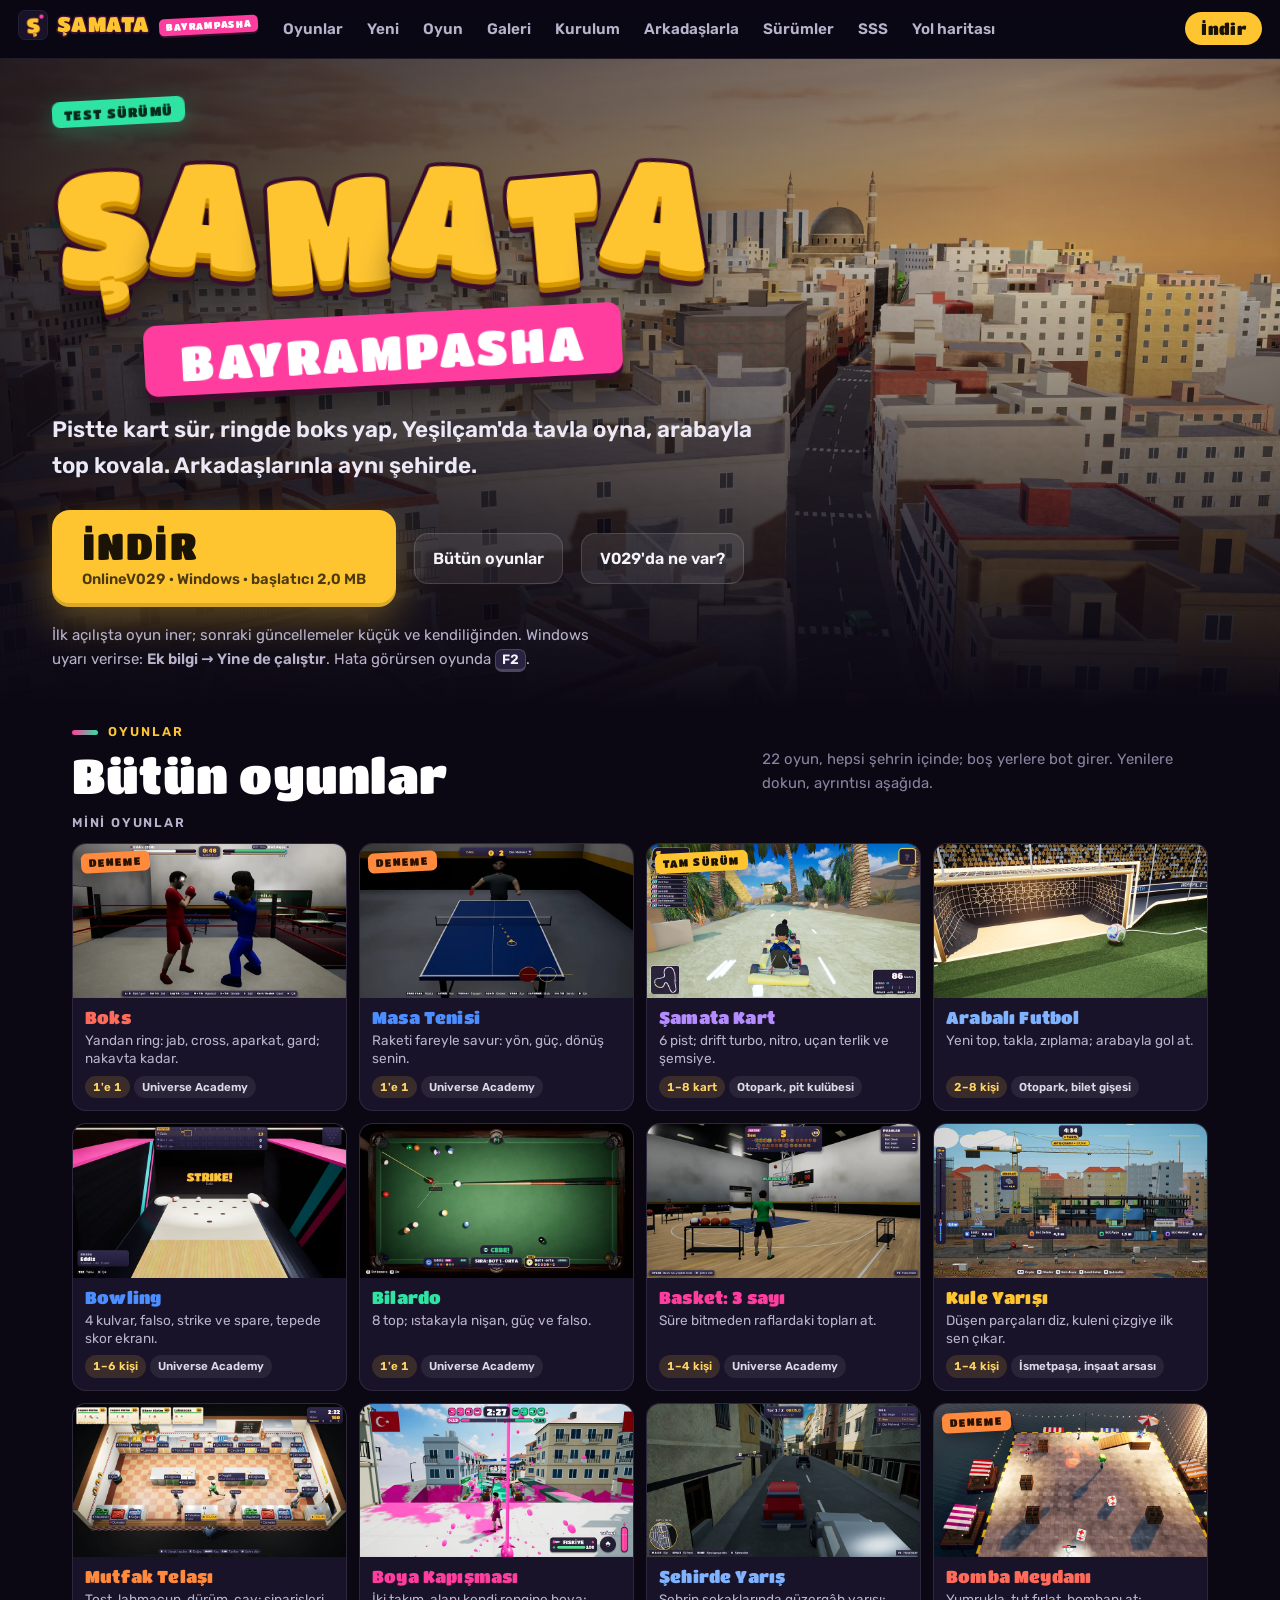
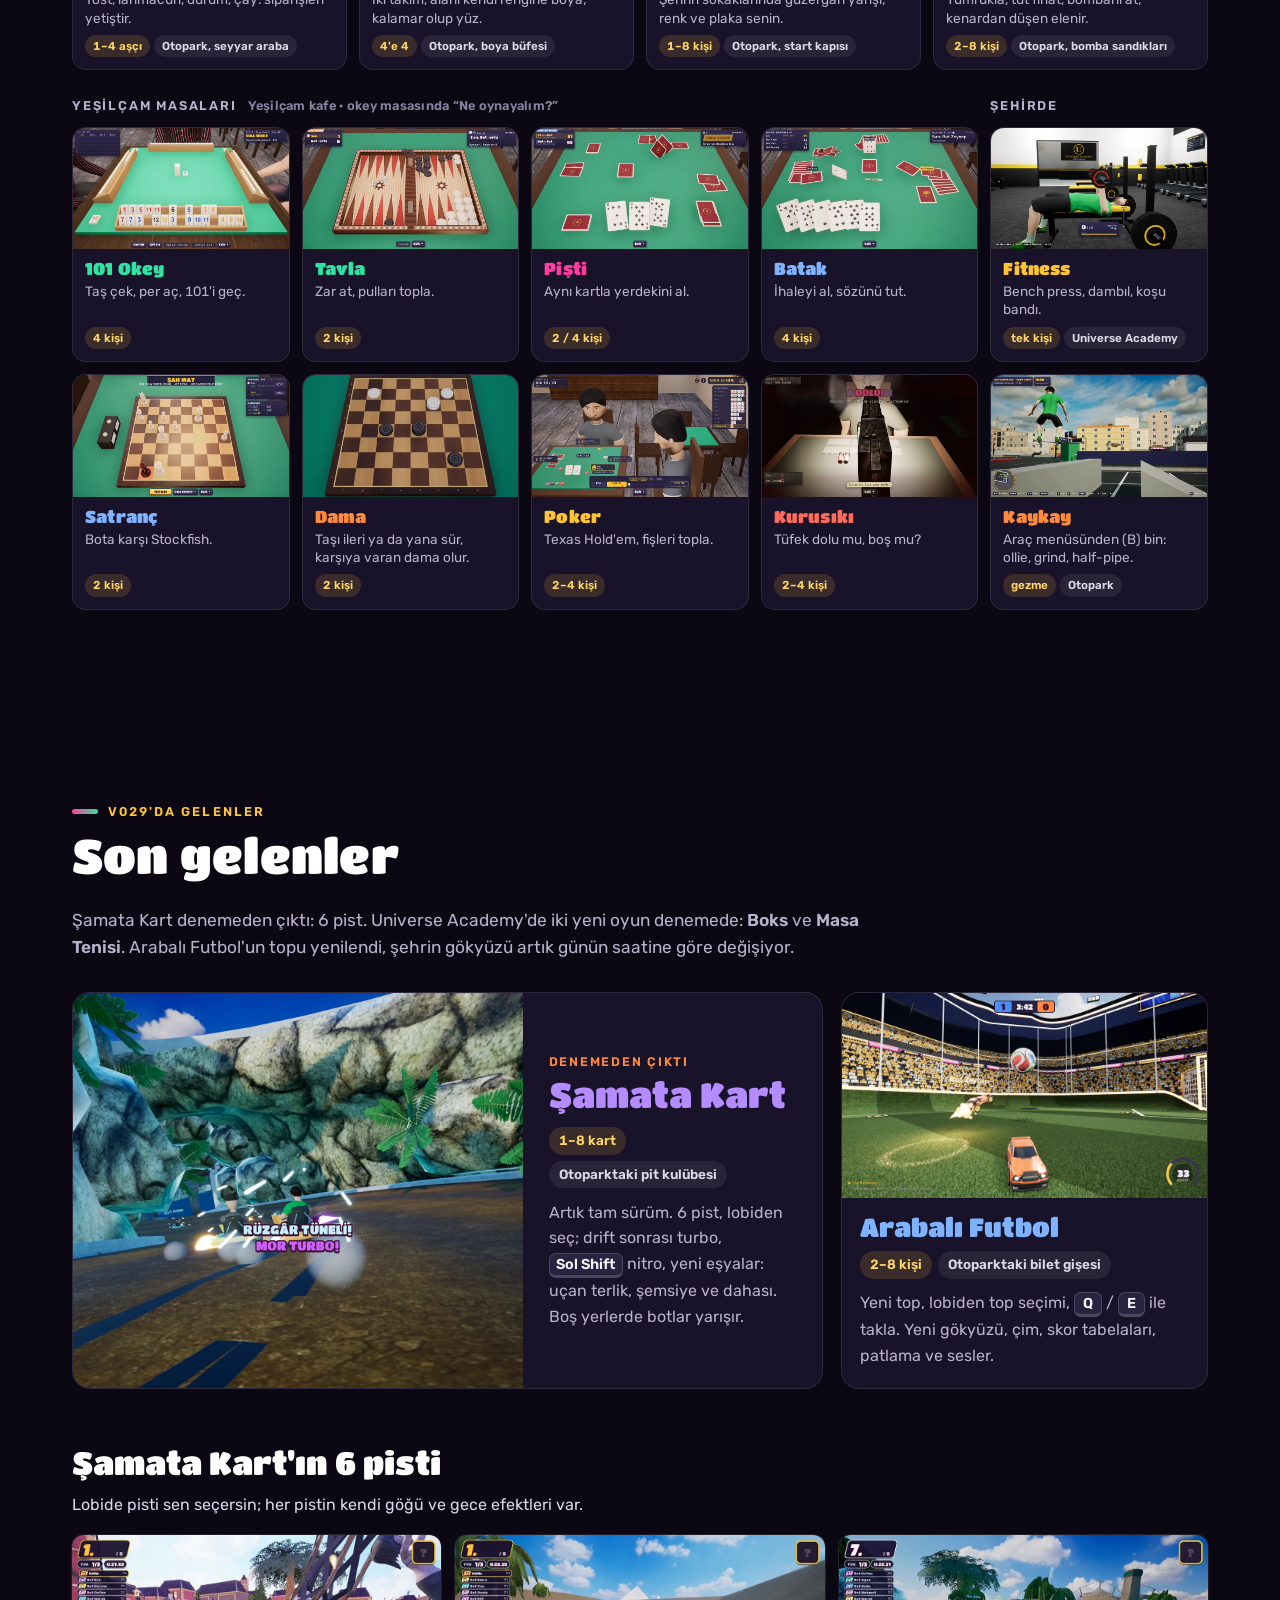
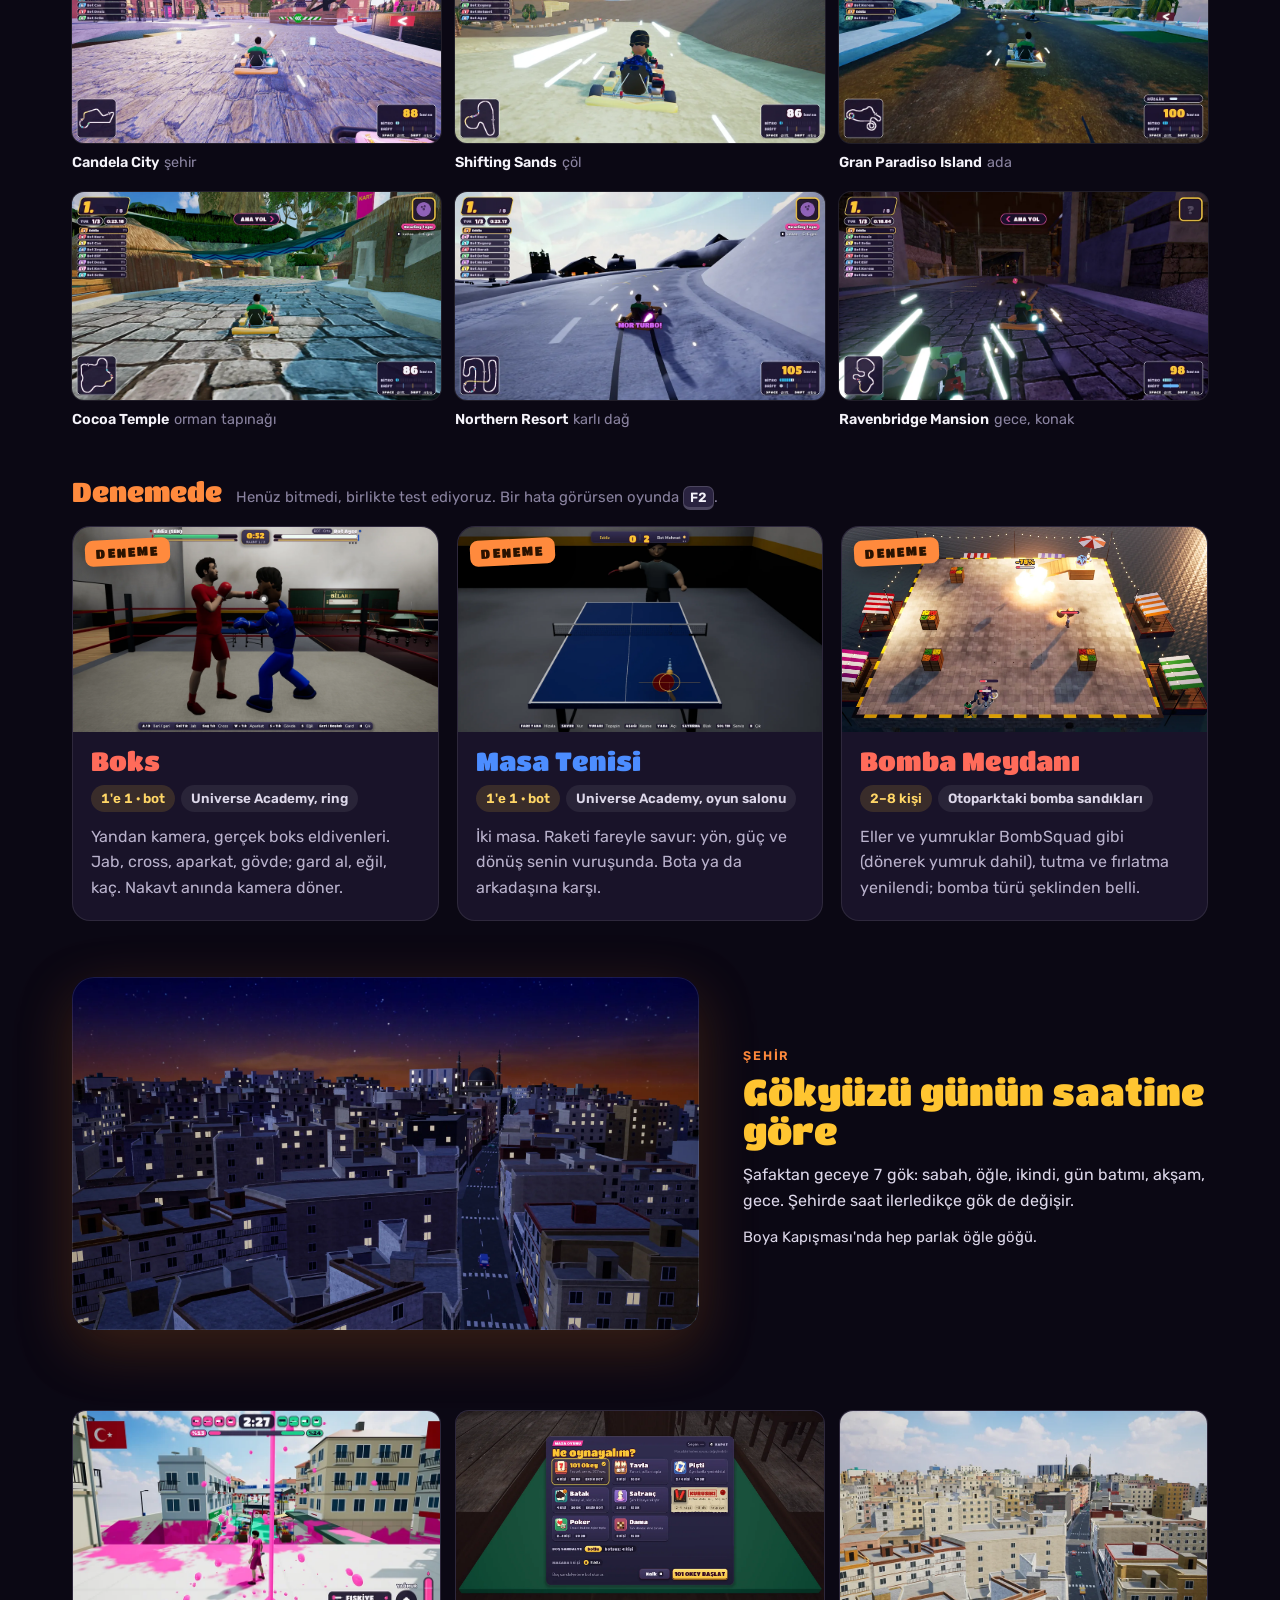
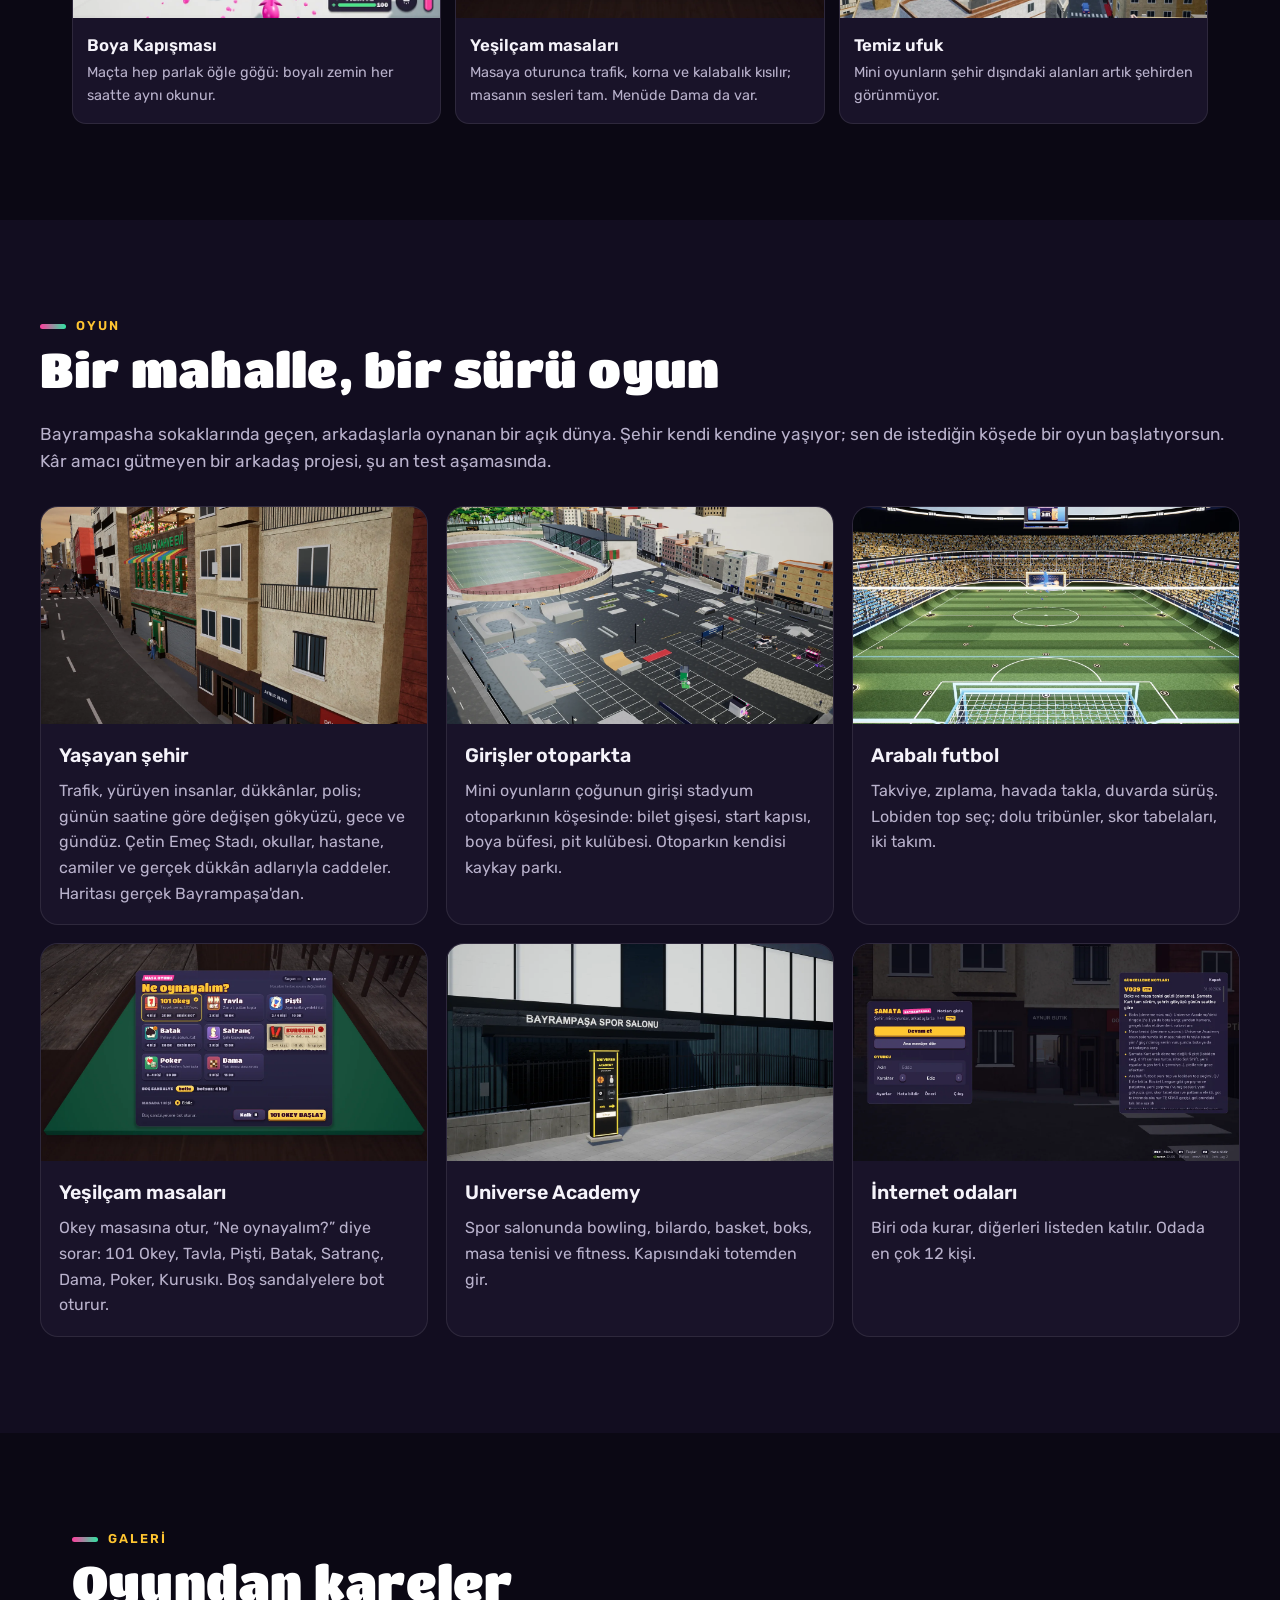
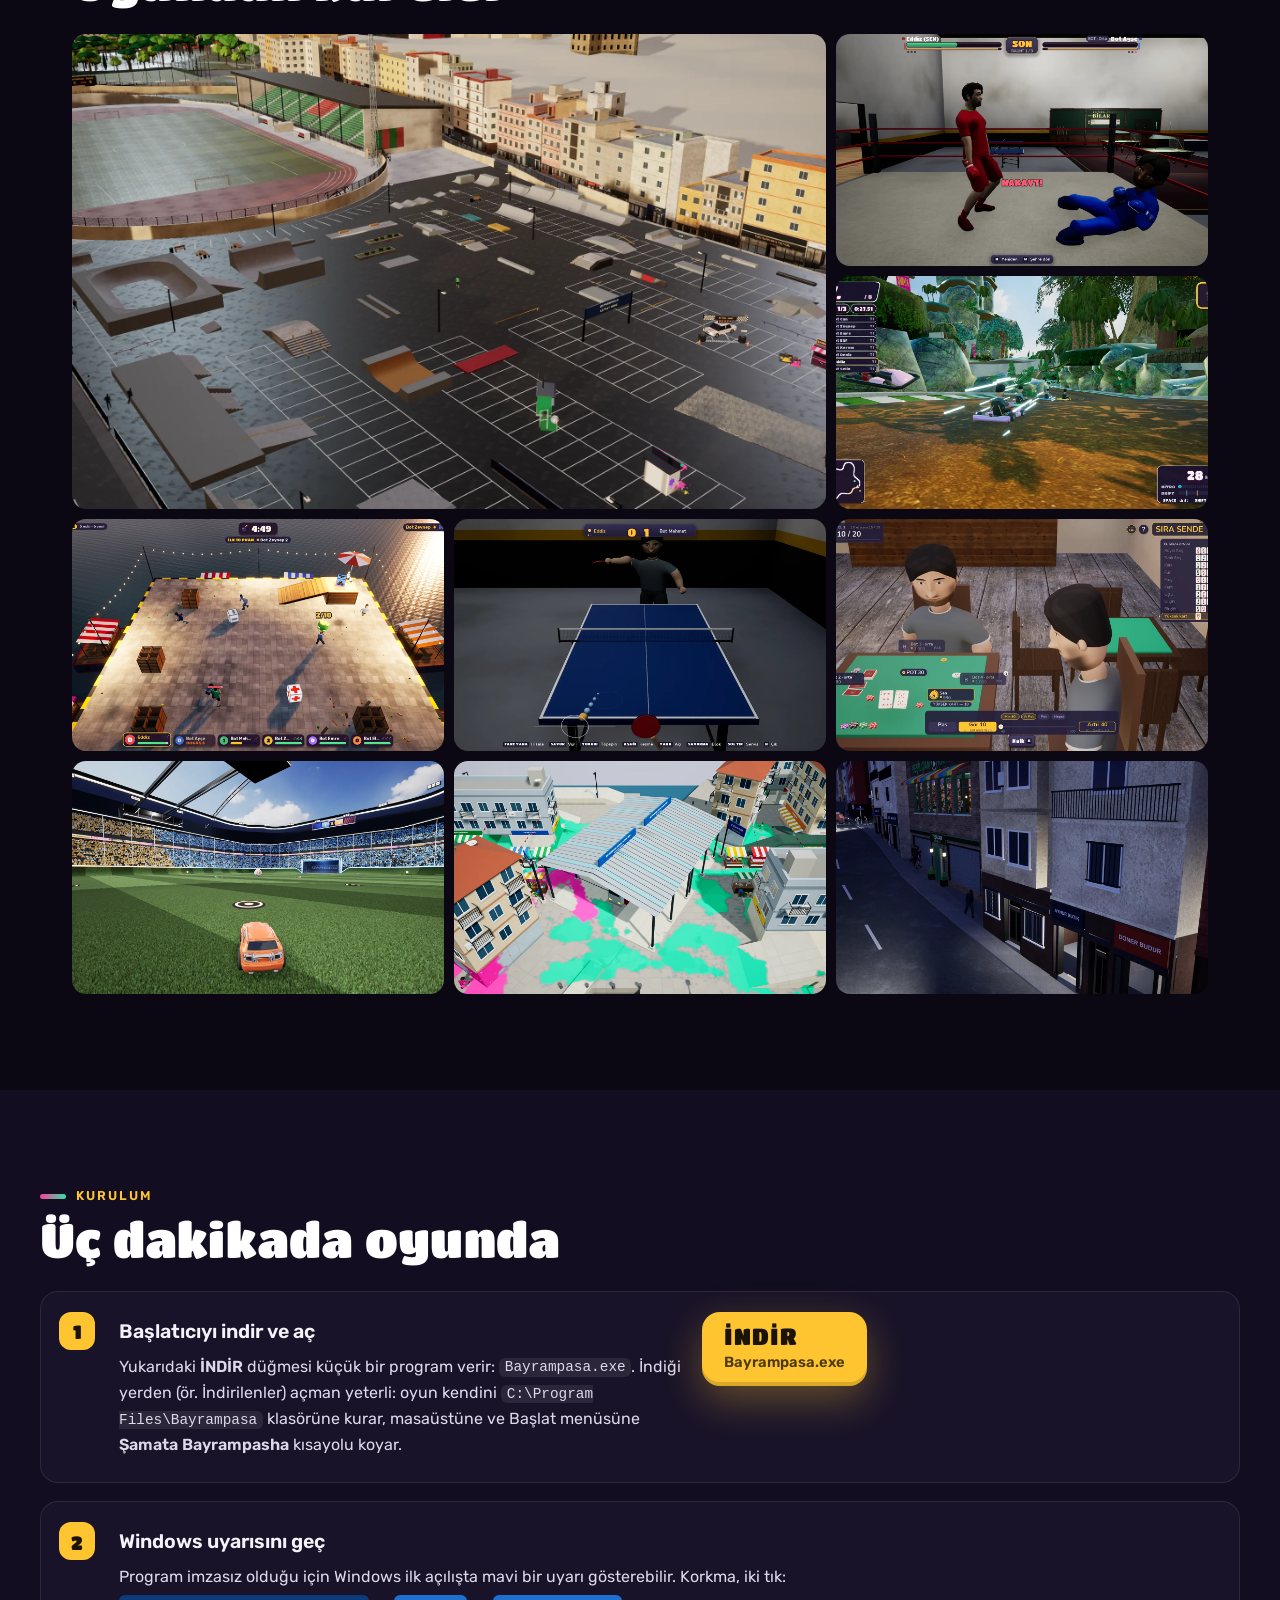
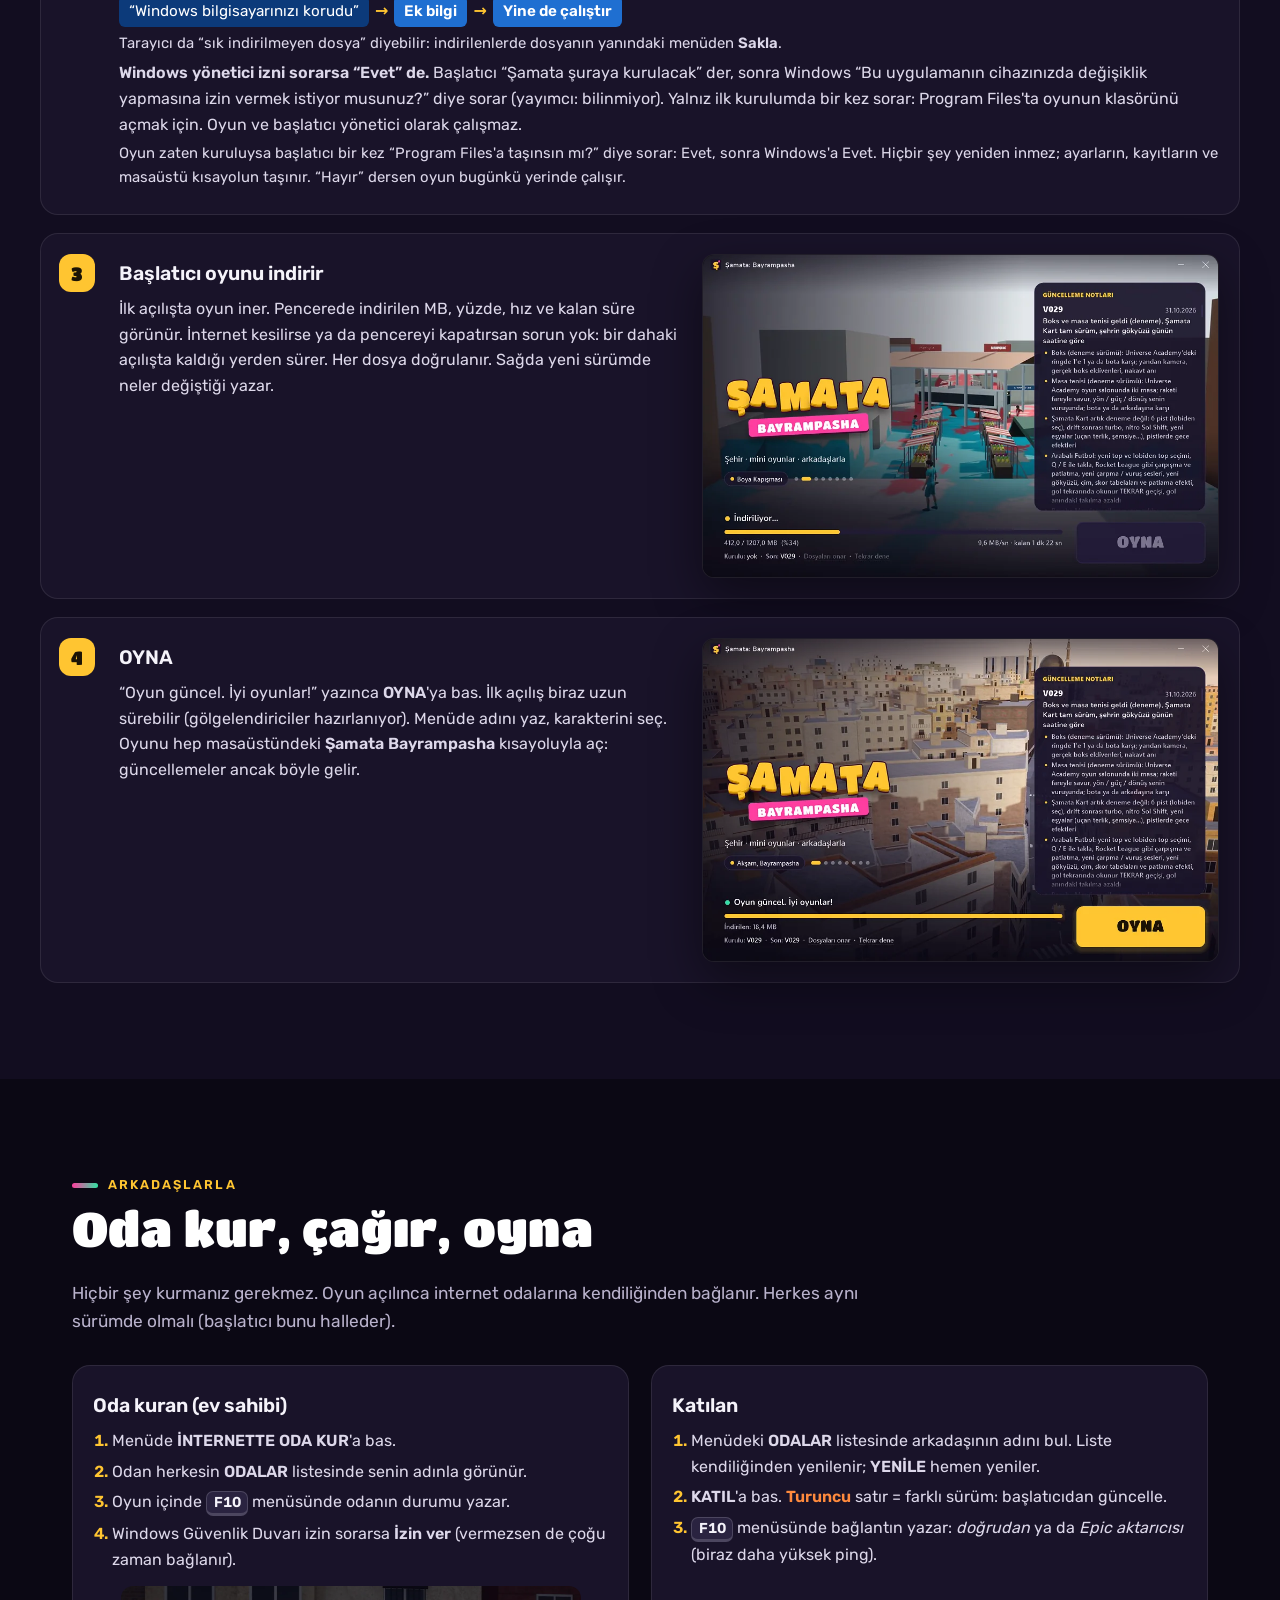
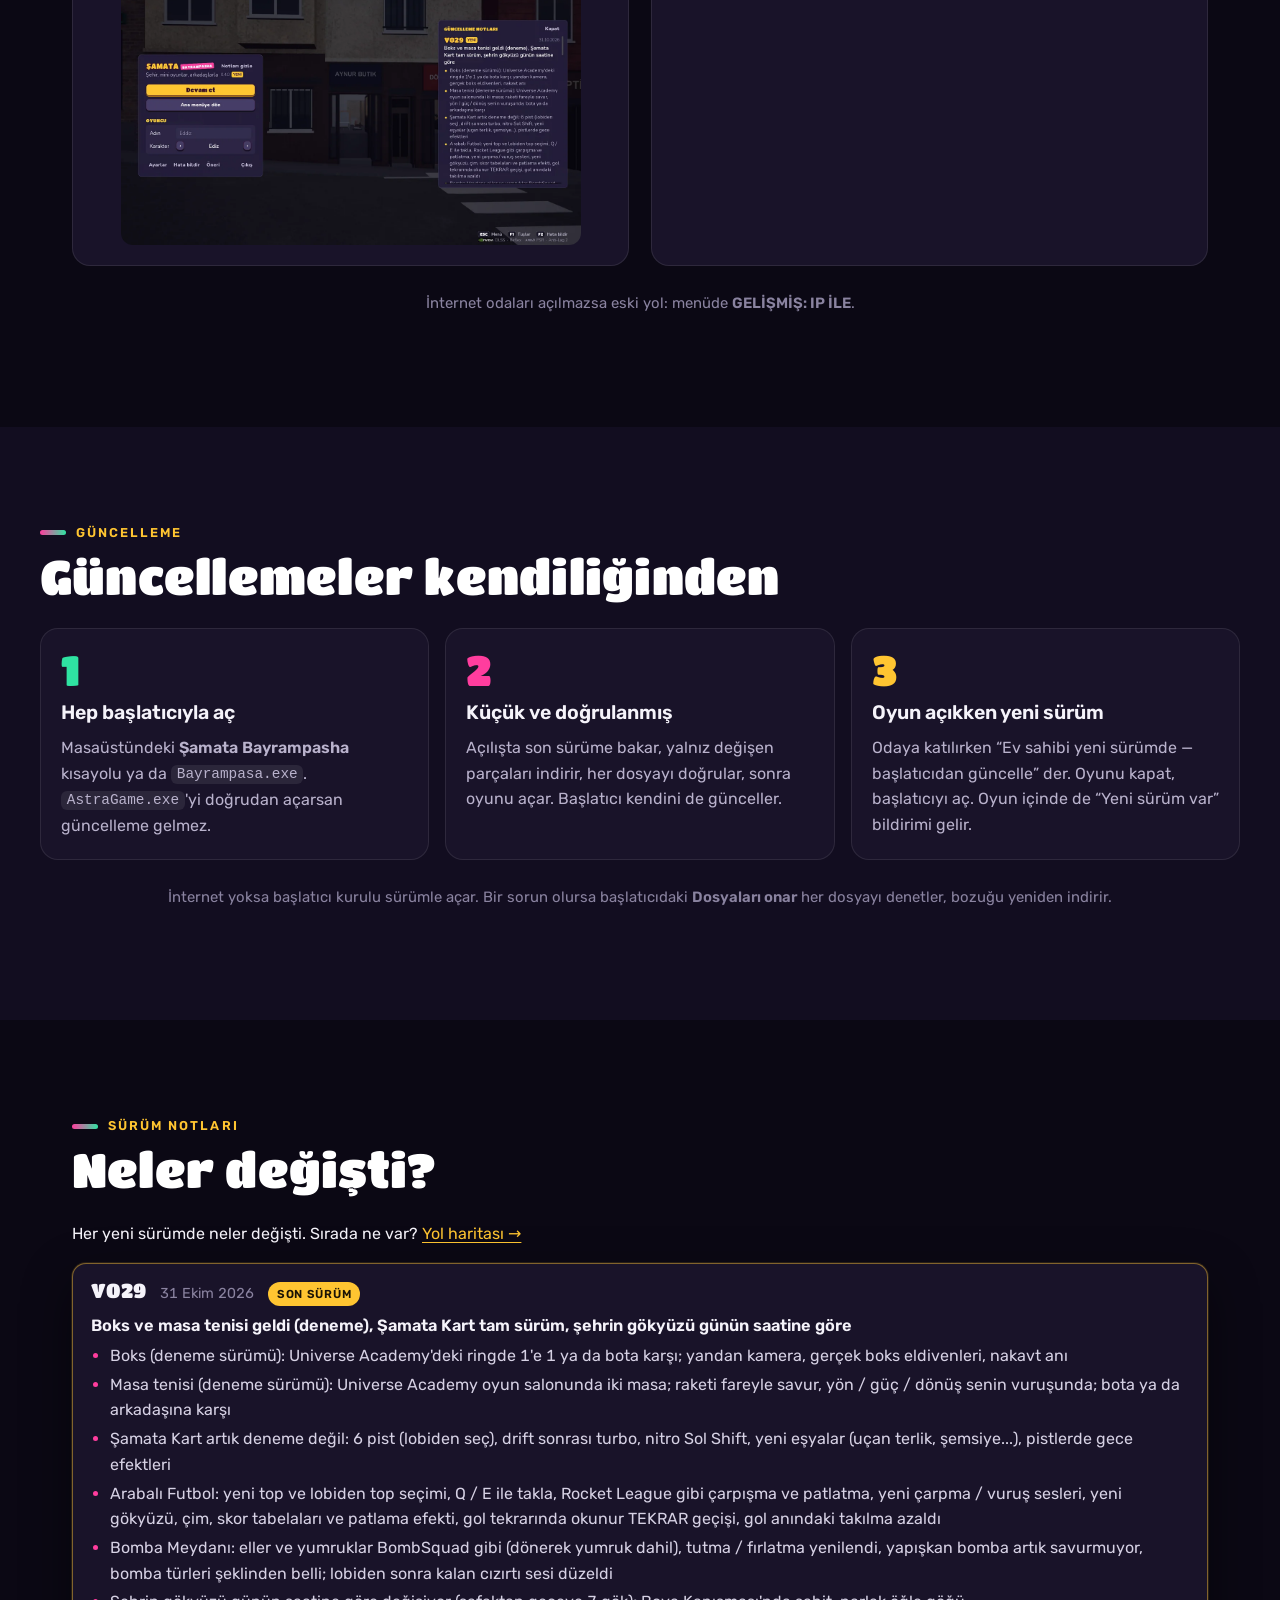
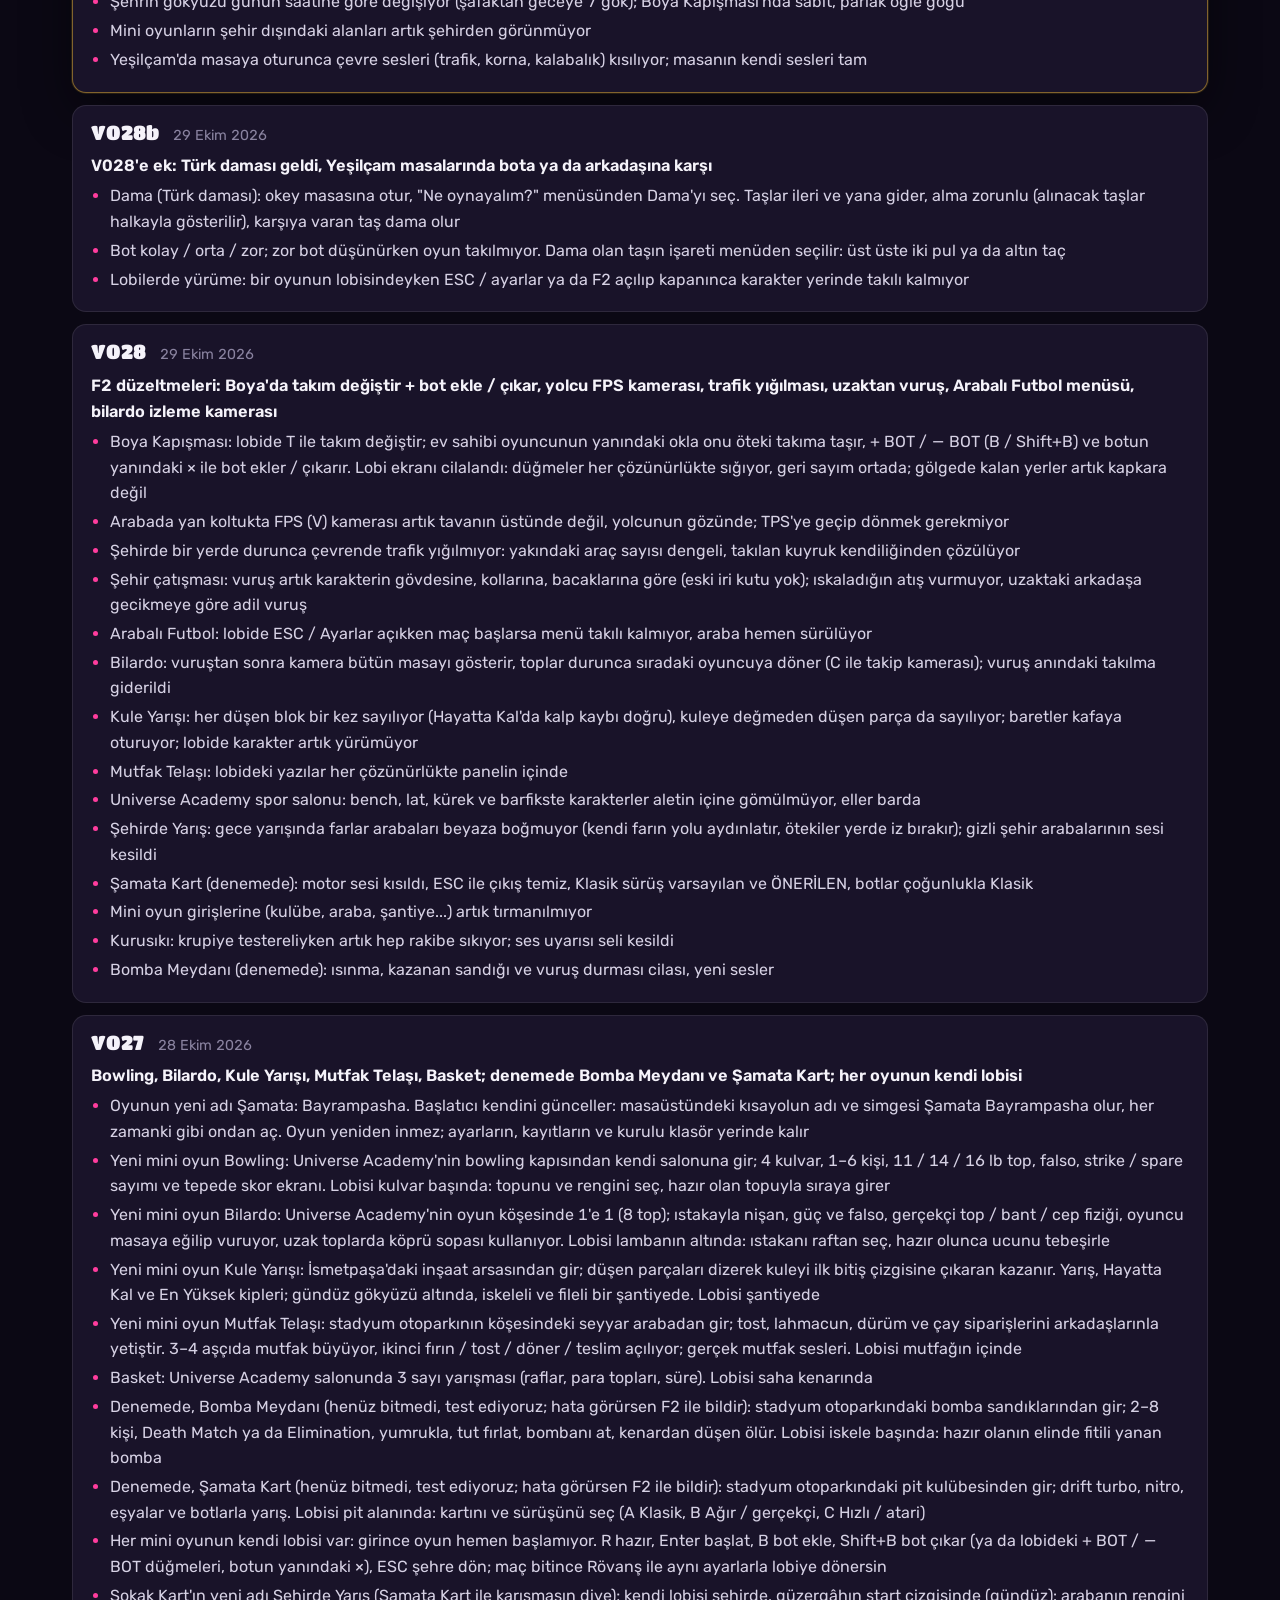
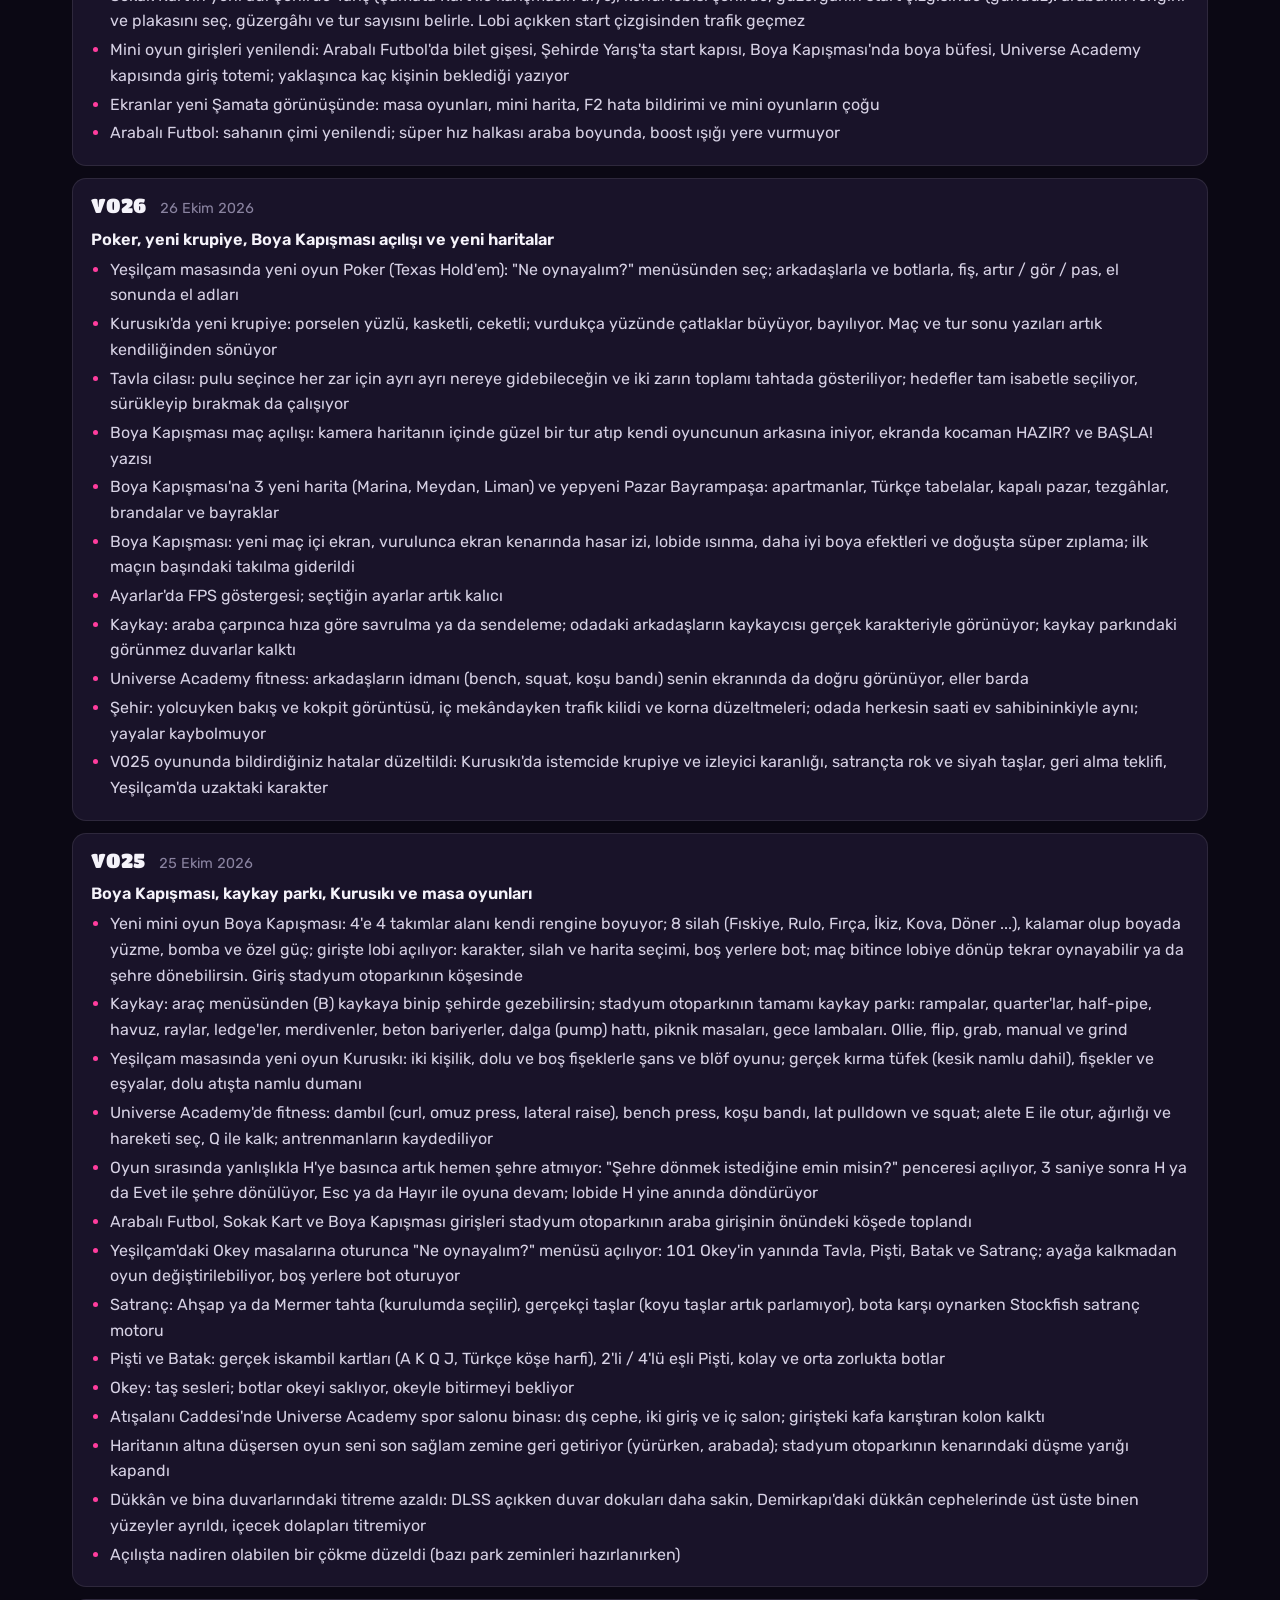
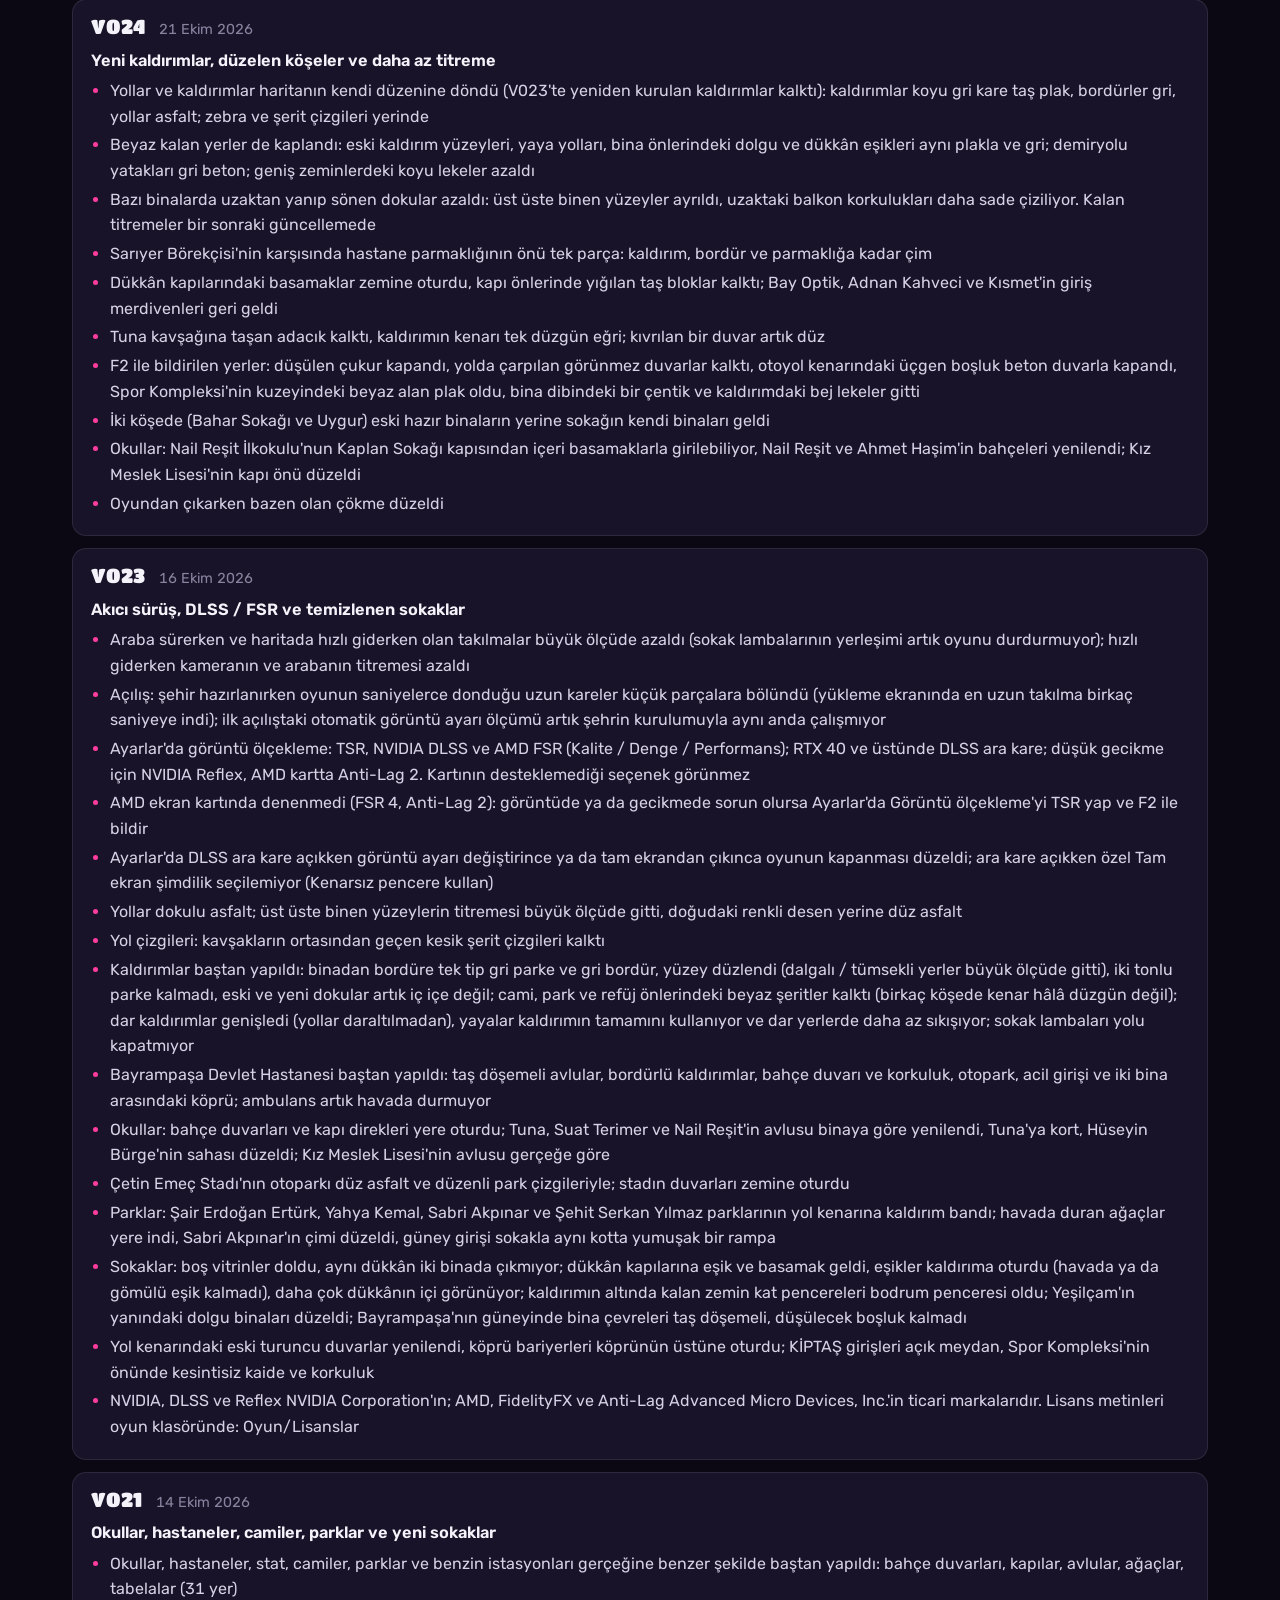
==== commit 71143544: "Site: 2026-10-31 19:55" ====
--- a/site/index.html
+++ b/site/index.html
@@ -4,10 +4,10 @@
 <meta charset="utf-8">
 <meta name="viewport" content="width=device-width, initial-scale=1, viewport-fit=cover">
 <title>Şamata: Bayrampasha — arkadaşlarla açık dünya (test sürümü)</title>
-<meta name="description" content="Şamata: Bayrampasha — Bayrampasha'da geçen açık dünya: Bowling, Bilardo, Kule Yarışı, Mutfak Telaşı, Basket, Boya Kapışması, Arabalı Futbol, Yeşilçam masaları, kaykay parkı ve arkadaşlarla internet odaları. Ücretsiz test sürümü.">
+<meta name="description" content="Şamata: Bayrampasha — Bayrampasha'da geçen açık dünya: Şamata Kart, Boks, Masa Tenisi, Bowling, Bilardo, Kule Yarışı, Mutfak Telaşı, Basket, Boya Kapışması, Arabalı Futbol, Yeşilçam masaları, kaykay parkı ve arkadaşlarla internet odaları. Ücretsiz test sürümü.">
 <meta name="theme-color" content="#0b0814">
 <meta property="og:title" content="Şamata: Bayrampasha — test sürümü">
-<meta property="og:description" content="Bowling, Bilardo, Kule Yarışı, Mutfak Telaşı, Basket ve bir sürü mini oyun daha. Arkadaşlarla internet odaları.">
+<meta property="og:description" content="Şamata Kart, Boks, Masa Tenisi, Bowling, Bilardo ve bir sürü mini oyun daha. Arkadaşlarla internet odaları.">
 <meta property="og:image" content="https://bpasa.edizegemercan.com.tr/img/og.jpg">
 <meta property="og:image:width" content="1200">
 <meta property="og:image:height" content="630">
@@ -41,19 +41,19 @@
 <main>
 <!-- ============================================================ ANA SAYFA -->
 <section id="ana" class="kahraman">
-  <img class="kahraman-gorsel" src="img/hero.webp" alt="Akşam üstü Bayrampasha yukarıdan: güneş batarken apartmanlar, uzakta cami, trafiği akan cadde" fetchpriority="high">
+  <img class="kahraman-gorsel" src="img/hero.webp" alt="Gün batımında Bayrampasha yukarıdan: turuncu gökyüzü, apartmanlar, uzakta cami, trafiği akan cadde" fetchpriority="high">
   <div class="kahraman-ic">
     <span class="rozet-test">TEST SÜRÜMÜ</span>
     <h1 class="marka"><span class="gorunmez">Şamata: Bayrampasha</span><span class="marka-kelime" aria-hidden="true"><span>Ş</span><span>A</span><span>M</span><span>A</span><span>T</span><span>A</span></span><span class="marka-kurdele" aria-hidden="true">BAYRAMPASHA</span></h1>
-    <p class="slogan">Salonda bowling at, mutfakta sipariş yetiştir, Yeşilçam'da tavla oyna, arabayla top kovala.
+    <p class="slogan">Pistte kart sür, ringde boks yap, Yeşilçam'da tavla oyna, arabayla top kovala.
       Arkadaşlarınla aynı şehirde.</p>
     <div class="kahraman-eylem">
       <a class="indir-dugme" id="indir" href="https://github.com/EddizEge/BayrampashaGame/releases/latest/download/Bayrampasa.exe">
         <span class="indir-ust">İNDİR</span>
-        <span class="indir-alt"><span data-surum>OnlineV028b</span> · Windows · başlatıcı <span data-exe-boyut>2,0 MB</span></span>
+        <span class="indir-alt"><span data-surum>OnlineV029</span> · Windows · başlatıcı <span data-exe-boyut>2,0 MB</span></span>
       </a>
       <a class="ikincil-dugme" href="#oyunlar">Bütün oyunlar</a>
-      <a class="ikincil-dugme" href="#surumler">V028b'de ne var?</a>
+      <a class="ikincil-dugme" href="#surumler">V029'da ne var?</a>
     </div>
     <p class="kahraman-not">İlk açılışta oyun iner; sonraki güncellemeler küçük ve kendiliğinden.
       Windows uyarı verirse: <b>Ek bilgi → Yine de çalıştır</b>. Hata görürsen oyunda <kbd>F2</kbd>.</p>
@@ -67,20 +67,22 @@
       <p class="ust-etiket">Oyunlar</p>
       <h2>Bütün oyunlar</h2>
     </div>
-    <p class="ince">20 oyun, hepsi şehrin içinde; boş yerlere bot girer. Yenilere dokun, ayrıntısı aşağıda.</p>
+    <p class="ince">22 oyun, hepsi şehrin içinde; boş yerlere bot girer. Yenilere dokun, ayrıntısı aşağıda.</p>
   </div>
   <h3 class="grup-ad">Mini oyunlar</h3>
   <ul class="dosemeler dosemeler-mini">
-      <li><a class="doseme d-bowling" href="#yeni-bowling"><span class="doseme-gorsel"><img src="img/o-bowling.webp" alt="Bowling: labutlar devrildi, ekranda STRIKE!" loading="lazy" width="800" height="450"><span class="isaret yeni">YENİ</span></span><span class="doseme-ad">Bowling</span><span class="doseme-tan">4 kulvar, falso, strike ve spare, tepede skor ekranı.</span><span class="doseme-bilgi"><span>1–6 kişi</span><span>Universe Academy</span></span></a></li>
-      <li><a class="doseme d-bilardo" href="#yeni-bilardo"><span class="doseme-gorsel"><img src="img/o-bilardo.webp" alt="Bilardo üstten: top cebe giriyor, ekranda CEBE!" loading="lazy" width="800" height="450"><span class="isaret yeni">YENİ</span></span><span class="doseme-ad">Bilardo</span><span class="doseme-tan">8 top; ıstakayla nişan, güç ve falso.</span><span class="doseme-bilgi"><span>1'e 1</span><span>Universe Academy</span></span></a></li>
-      <li><a class="doseme d-kule" href="#yeni-kule"><span class="doseme-gorsel"><img src="img/o-kule.webp" alt="Kule Yarışı: şantiyede dört oyuncunun kuleleri" loading="lazy" width="800" height="450"><span class="isaret yeni">YENİ</span></span><span class="doseme-ad">Kule Yarışı</span><span class="doseme-tan">Düşen parçaları diz, kuleni çizgiye ilk sen çıkar.</span><span class="doseme-bilgi"><span>1–4 kişi</span><span>İsmetpaşa, inşaat arsası</span></span></a></li>
-      <li><a class="doseme d-mutfak" href="#yeni-mutfak"><span class="doseme-gorsel"><img src="img/o-mutfak.webp" alt="Mutfak Telaşı: yukarıdan mutfak, aşçılar tezgâhlar arasında" loading="lazy" width="800" height="450"><span class="isaret yeni">YENİ</span></span><span class="doseme-ad">Mutfak Telaşı</span><span class="doseme-tan">Tost, lahmacun, dürüm, çay: siparişleri yetiştir.</span><span class="doseme-bilgi"><span>1–4 aşçı</span><span>Otopark, seyyar araba</span></span></a></li>
-      <li><a class="doseme d-basket" href="#yeni-basket"><span class="doseme-gorsel"><img src="img/o-basket.webp" alt="Basket 3 sayı yarışması: salonda şut" loading="lazy" width="800" height="450"><span class="isaret yeni">YENİ</span></span><span class="doseme-ad">Basket: 3 sayı</span><span class="doseme-tan">Süre bitmeden raflardaki topları at.</span><span class="doseme-bilgi"><span>1–4 kişi</span><span>Universe Academy</span></span></a></li>
-      <li><a class="doseme d-boya" href="img/b-boya.webp" data-buyut><span class="doseme-gorsel"><img src="img/o-boya.webp" alt="Boya Kapışması: Bayrampaşa Pazarı haritasında maç, yer sarıya boyanmış" loading="lazy" width="800" height="450"></span><span class="doseme-ad">Boya Kapışması</span><span class="doseme-tan">İki takım, alanı kendi rengine boya; kalamar olup yüz.</span><span class="doseme-bilgi"><span>4'e 4</span><span>Otopark, boya büfesi</span></span></a></li>
-      <li><a class="doseme d-futbol" href="img/b-futbol.webp" data-buyut><span class="doseme-gorsel"><img src="img/o-futbol.webp" alt="Arabalı Futbol: dev top kaleye doğru, arkada tribünler" loading="lazy" width="800" height="450"></span><span class="doseme-ad">Arabalı Futbol</span><span class="doseme-tan">Takviye, zıplama, havada takla; arabayla gol at.</span><span class="doseme-bilgi"><span>2–8 kişi</span><span>Otopark, bilet gişesi</span></span></a></li>
-      <li><a class="doseme d-yaris" href="#yeni-yaris"><span class="doseme-gorsel"><img src="img/o-yaris.webp" alt="Şehirde Yarış: kırmızı araba şehirde yarışta" loading="lazy" width="800" height="450"></span><span class="doseme-ad">Şehirde Yarış</span><span class="doseme-tan">Şehrin sokaklarında güzergâh yarışı; renk ve plaka senin.</span><span class="doseme-bilgi"><span>1–8 kişi</span><span>Otopark, start kapısı</span></span></a></li>
-      <li><a class="doseme d-bomba" href="#yeni-bomba"><span class="doseme-gorsel"><img src="img/o-bomba.webp" alt="Bomba Meydanı: iskeledeki arenada oyuncular ve sandıklar" loading="lazy" width="800" height="450"><span class="isaret deneme">DENEME</span></span><span class="doseme-ad">Bomba Meydanı</span><span class="doseme-tan">Yumrukla, fırlat, bombanı at; kenardan düşen elenir.</span><span class="doseme-bilgi"><span>2–8 kişi</span><span>Otopark, bomba sandıkları</span></span></a></li>
-      <li><a class="doseme d-samata" href="#yeni-kart"><span class="doseme-gorsel"><img src="img/o-kart.webp" alt="Şamata Kart: kart deniz kenarındaki pistte" loading="lazy" width="800" height="450"><span class="isaret deneme">DENEME</span></span><span class="doseme-ad">Şamata Kart</span><span class="doseme-tan">Drift turbo, nitro ve eşyalarla kart yarışı.</span><span class="doseme-bilgi"><span>1–8 kart</span><span>Otopark, pit kulübesi</span></span></a></li>
+      <li><a class="doseme d-boks" href="#yeni-boks"><span class="doseme-gorsel"><img src="img/o-boks.webp" alt="Boks: ringde kırmızı ve mavi köşe yandan, yumruk isabet ediyor" loading="lazy" width="800" height="450"><span class="isaret deneme">DENEME</span></span><span class="doseme-ad">Boks</span><span class="doseme-tan">Yandan ring: jab, cross, aparkat, gard; nakavta kadar.</span><span class="doseme-bilgi"><span>1'e 1</span><span>Universe Academy</span></span></a></li>
+      <li><a class="doseme d-tenis" href="#yeni-tenis"><span class="doseme-gorsel"><img src="img/o-tenis.webp" alt="Masa Tenisi: top oyuncunun raketine geliyor, karşıda bot rakip, üstte skor" loading="lazy" width="800" height="450"><span class="isaret deneme">DENEME</span></span><span class="doseme-ad">Masa Tenisi</span><span class="doseme-tan">Raketi fareyle savur: yön, güç, dönüş senin.</span><span class="doseme-bilgi"><span>1'e 1</span><span>Universe Academy</span></span></a></li>
+      <li><a class="doseme d-samata" href="#yeni-kart"><span class="doseme-gorsel"><img src="img/o-kart.webp" alt="Şamata Kart: Shifting Sands çöl pistinde kartlar, yanda palmiyeler" loading="lazy" width="800" height="450"><span class="isaret yeni">TAM SÜRÜM</span></span><span class="doseme-ad">Şamata Kart</span><span class="doseme-tan">6 pist; drift turbo, nitro, uçan terlik ve şemsiye.</span><span class="doseme-bilgi"><span>1–8 kart</span><span>Otopark, pit kulübesi</span></span></a></li>
+      <li><a class="doseme d-futbol" href="#yeni-futbol"><span class="doseme-gorsel"><img src="img/o-futbol.webp" alt="Arabalı Futbol: yeni top kalenin önünde, arkada tribünler" loading="lazy" width="800" height="450"></span><span class="doseme-ad">Arabalı Futbol</span><span class="doseme-tan">Yeni top, takla, zıplama; arabayla gol at.</span><span class="doseme-bilgi"><span>2–8 kişi</span><span>Otopark, bilet gişesi</span></span></a></li>
+      <li><a class="doseme d-bowling" href="img/bowling.webp" data-buyut><span class="doseme-gorsel"><img src="img/o-bowling.webp" alt="Bowling: labutlar devrildi, ekranda STRIKE!" loading="lazy" width="800" height="450"></span><span class="doseme-ad">Bowling</span><span class="doseme-tan">4 kulvar, falso, strike ve spare, tepede skor ekranı.</span><span class="doseme-bilgi"><span>1–6 kişi</span><span>Universe Academy</span></span></a></li>
+      <li><a class="doseme d-bilardo" href="img/bilardo.webp" data-buyut><span class="doseme-gorsel"><img src="img/o-bilardo.webp" alt="Bilardo üstten: top cebe giriyor, ekranda CEBE!" loading="lazy" width="800" height="450"></span><span class="doseme-ad">Bilardo</span><span class="doseme-tan">8 top; ıstakayla nişan, güç ve falso.</span><span class="doseme-bilgi"><span>1'e 1</span><span>Universe Academy</span></span></a></li>
+      <li><a class="doseme d-basket" href="img/basket.webp" data-buyut><span class="doseme-gorsel"><img src="img/o-basket.webp" alt="Basket 3 sayı yarışması: salonda şut" loading="lazy" width="800" height="450"></span><span class="doseme-ad">Basket: 3 sayı</span><span class="doseme-tan">Süre bitmeden raflardaki topları at.</span><span class="doseme-bilgi"><span>1–4 kişi</span><span>Universe Academy</span></span></a></li>
+      <li><a class="doseme d-kule" href="img/kule.webp" data-buyut><span class="doseme-gorsel"><img src="img/o-kule.webp" alt="Kule Yarışı: şantiyede vinç altında dört oyuncunun kuleleri, arkada apartmanlar ve gök" loading="lazy" width="800" height="450"></span><span class="doseme-ad">Kule Yarışı</span><span class="doseme-tan">Düşen parçaları diz, kuleni çizgiye ilk sen çıkar.</span><span class="doseme-bilgi"><span>1–4 kişi</span><span>İsmetpaşa, inşaat arsası</span></span></a></li>
+      <li><a class="doseme d-mutfak" href="img/mutfak.webp" data-buyut><span class="doseme-gorsel"><img src="img/o-mutfak.webp" alt="Mutfak Telaşı: yukarıdan mutfak, aşçılar tezgâhlar arasında" loading="lazy" width="800" height="450"></span><span class="doseme-ad">Mutfak Telaşı</span><span class="doseme-tan">Tost, lahmacun, dürüm, çay: siparişleri yetiştir.</span><span class="doseme-bilgi"><span>1–4 aşçı</span><span>Otopark, seyyar araba</span></span></a></li>
+      <li><a class="doseme d-boya" href="img/b-boya.webp" data-buyut><span class="doseme-gorsel"><img src="img/o-boya.webp" alt="Boya Kapışması: Bayrampaşa Pazarı haritasında maç, öğle göğü" loading="lazy" width="800" height="450"></span><span class="doseme-ad">Boya Kapışması</span><span class="doseme-tan">İki takım, alanı kendi rengine boya; kalamar olup yüz.</span><span class="doseme-bilgi"><span>4'e 4</span><span>Otopark, boya büfesi</span></span></a></li>
+      <li><a class="doseme d-yaris" href="img/b-yaris.webp" data-buyut><span class="doseme-gorsel"><img src="img/o-yaris.webp" alt="Şehirde Yarış: kırmızı araba caddede, yanında rakip araba, sağ üstte sıra" loading="lazy" width="800" height="450"></span><span class="doseme-ad">Şehirde Yarış</span><span class="doseme-tan">Şehrin sokaklarında güzergâh yarışı; renk ve plaka senin.</span><span class="doseme-bilgi"><span>1–8 kişi</span><span>Otopark, start kapısı</span></span></a></li>
+      <li><a class="doseme d-bomba" href="#yeni-bomba"><span class="doseme-gorsel"><img src="img/o-bomba.webp" alt="Bomba Meydanı: iskeledeki arenada oyuncular ve sandıklar, yukarıdan" loading="lazy" width="800" height="450"><span class="isaret deneme">DENEME</span></span><span class="doseme-ad">Bomba Meydanı</span><span class="doseme-tan">Yumrukla, tut fırlat, bombanı at; kenardan düşen elenir.</span><span class="doseme-bilgi"><span>2–8 kişi</span><span>Otopark, bomba sandıkları</span></span></a></li>
   </ul>
   <div class="oyunlar-alt">
     <div class="grup grup-masa">
@@ -91,7 +93,7 @@
         <li><a class="doseme d-pisti" href="img/b-pisti.webp" data-buyut><span class="doseme-gorsel"><img src="img/o-pisti.webp" alt="Pişti: yeşil çuhada kartlar" loading="lazy" width="800" height="450"></span><span class="doseme-ad">Pişti</span><span class="doseme-tan">Aynı kartla yerdekini al.</span><span class="doseme-bilgi"><span>2 / 4 kişi</span></span></a></li>
         <li><a class="doseme d-batak" href="img/b-batak.webp" data-buyut><span class="doseme-gorsel"><img src="img/o-batak.webp" alt="Batak: elde kartlar, ortada el" loading="lazy" width="800" height="450"></span><span class="doseme-ad">Batak</span><span class="doseme-tan">İhaleyi al, sözünü tut.</span><span class="doseme-bilgi"><span>4 kişi</span></span></a></li>
         <li><a class="doseme d-satranc" href="img/b-satranc.webp" data-buyut><span class="doseme-gorsel"><img src="img/o-satranc.webp" alt="Satranç: ŞAH MAT, tahtada son konum" loading="lazy" width="800" height="450"></span><span class="doseme-ad">Satranç</span><span class="doseme-tan">Bota karşı Stockfish.</span><span class="doseme-bilgi"><span>2 kişi</span></span></a></li>
-        <li><a class="doseme d-dama" href="img/b-dama.webp" data-buyut><span class="doseme-gorsel"><img src="img/o-dama.webp" alt="Türk daması: tahtada siyah ve beyaz taşlar, ikisi dama olmuş" loading="lazy" width="800" height="450"><span class="isaret yeni">YENİ</span></span><span class="doseme-ad">Dama</span><span class="doseme-tan">Taşı ileri ya da yana sür, karşıya varan dama olur.</span><span class="doseme-bilgi"><span>2 kişi</span></span></a></li>
+        <li><a class="doseme d-dama" href="img/b-dama.webp" data-buyut><span class="doseme-gorsel"><img src="img/o-dama.webp" alt="Türk daması: tahtada siyah ve beyaz taşlar, ikisi dama olmuş" loading="lazy" width="800" height="450"></span><span class="doseme-ad">Dama</span><span class="doseme-tan">Taşı ileri ya da yana sür, karşıya varan dama olur.</span><span class="doseme-bilgi"><span>2 kişi</span></span></a></li>
         <li><a class="doseme d-poker" href="img/g-poker.webp" data-buyut><span class="doseme-gorsel"><img src="img/o-poker.webp" alt="Poker: masada botlar, fişler ve ortadaki kartlar" loading="lazy" width="800" height="450"></span><span class="doseme-ad">Poker</span><span class="doseme-tan">Texas Hold'em, fişleri topla.</span><span class="doseme-bilgi"><span>2–4 kişi</span></span></a></li>
         <li><a class="doseme d-kurusiki" href="img/b-kurusiki.webp" data-buyut><span class="doseme-gorsel"><img src="img/o-kurusiki.webp" alt="Kurusıkı: masada tüfek, karşıda krupiye" loading="lazy" width="800" height="450"></span><span class="doseme-ad">Kurusıkı</span><span class="doseme-tan">Tüfek dolu mu, boş mu?</span><span class="doseme-bilgi"><span>2–4 kişi</span></span></a></li>
       </ul>
@@ -100,61 +102,53 @@
       <h3 class="grup-ad">Şehirde</h3>
       <ul class="dosemeler dosemeler-sehir">
         <li><a class="doseme d-fitness" href="img/b-fitness.webp" data-buyut><span class="doseme-gorsel"><img src="img/o-fitness.webp" alt="Universe Academy'de bench press" loading="lazy" width="800" height="450"></span><span class="doseme-ad">Fitness</span><span class="doseme-tan">Bench press, dambıl, koşu bandı.</span><span class="doseme-bilgi"><span>tek kişi</span><span>Universe Academy</span></span></a></li>
-        <li><a class="doseme d-kaykay" href="img/b-kaykay.webp" data-buyut><span class="doseme-gorsel"><img src="img/o-kaykay.webp" alt="Kaykay parkında havada bir atlayış" loading="lazy" width="800" height="450"></span><span class="doseme-ad">Kaykay</span><span class="doseme-tan">Araç menüsünden (B) bin: ollie, grind, half-pipe.</span><span class="doseme-bilgi"><span>gezme</span><span>Otopark</span></span></a></li>
+        <li><a class="doseme d-kaykay" href="img/b-kaykay.webp" data-buyut><span class="doseme-gorsel"><img src="img/o-kaykay.webp" alt="Kaykay parkında havada bir atlayış, arkada bulutlu gök" loading="lazy" width="800" height="450"></span><span class="doseme-ad">Kaykay</span><span class="doseme-tan">Araç menüsünden (B) bin: ollie, grind, half-pipe.</span><span class="doseme-bilgi"><span>gezme</span><span>Otopark</span></span></a></li>
       </ul>
     </div>
   </div>
 </section>
 
-<!-- ============================================================ YENİ (V027) -->
+<!-- ============================================================ YENİ (V029) -->
 <section id="yeni" class="bolum">
-  <p class="ust-etiket">V027'de gelenler</p>
-  <h2>Son gelen oyunlar</h2>
-  <p class="giris">Beş yeni mini oyun, denemede iki oyun daha ve her oyunun kendi lobisi. Oyunun adı da artık <b>Şamata: Bayrampasha</b>:
-    başlatıcı kendini günceller, kısayolun adı ve simgesi kendiliğinden değişir, oyun yeniden inmez.</p>
+  <p class="ust-etiket">V029'da gelenler</p>
+  <h2>Son gelenler</h2>
+  <p class="giris">Şamata Kart denemeden çıktı: 6 pist. Universe Academy'de iki yeni oyun denemede: <b>Boks</b> ve <b>Masa Tenisi</b>.
+    Arabalı Futbol'un topu yenilendi, şehrin gökyüzü artık günün saatine göre değişiyor.</p>
 
   <div class="yeni-oyunlar">
-    <article class="oyun-kart bowling" id="yeni-bowling">
-      <figure class="oyun-gorsel"><img src="img/bowling.webp" alt="Bowling: oyuncu kulvarda topu bırakıyor, ileride labutlar ve Universe Academy'nin neon salonu, üstte skor tablosu" loading="lazy" width="1920" height="1080"></figure>
+    <article class="oyun-kart samata" id="yeni-kart">
+      <figure class="oyun-gorsel"><img src="img/samata-kart.webp" alt="Şamata Kart: Gran Paradiso Island pistinde rüzgâr tünelinden mor turboyla çıkan kart, solda sıralama, sağda hız göstergesi" loading="lazy" width="1920" height="1080"></figure>
       <div class="oyun-yazi">
-        <h3>Bowling</h3>
-        <ul class="oyun-bilgi" aria-label="Kişi ve giriş"><li>1–6 kişi</li><li>Universe Academy</li></ul>
-        <p>Universe Academy'nin bowling kapısından kendi salonuna gir: 4 kulvar, 11 / 14 / 16 lb top, falso, strike ve spare sayımı,
-          tepede skor ekranı.</p>
-      </div>
-    </article>
-    <article class="oyun-kart bilardo" id="yeni-bilardo">
-      <figure class="oyun-gorsel"><img src="img/bilardo.webp" alt="Bilardo: istaka beyaz topun arkasında, nişan çizgisi ve güç göstergesi, alt tarafta sıra sende yazısı" loading="lazy" width="1920" height="1080"></figure>
+        <p class="ust-not">Denemeden çıktı</p>
+        <h3>Şamata Kart</h3>
+        <ul class="oyun-bilgi" aria-label="Kişi ve giriş"><li>1–8 kart</li><li>Otoparktaki pit kulübesi</li></ul>
+        <p>Artık tam sürüm. 6 pist, lobiden seç; drift sonrası turbo, <kbd>Sol Shift</kbd> nitro, yeni eşyalar: uçan terlik, şemsiye ve dahası.
+          Boş yerlerde botlar yarışır.</p>
+      </div>
+    </article>
+    <article class="oyun-kart futbol" id="yeni-futbol">
+      <figure class="oyun-gorsel"><img src="img/futbol-top.webp" alt="Arabalı Futbol: yeni top havada, turuncu araba ve takviyeyle uçan rakip, arkada dolu tribünler" loading="lazy" width="1920" height="1080"></figure>
       <div class="oyun-yazi">
-        <h3>Bilardo</h3>
-        <ul class="oyun-bilgi" aria-label="Kişi ve giriş"><li>1'e 1</li><li>Universe Academy</li></ul>
-        <p>Akademinin oyun köşesinde 8 top. Istakayla nişan al, gücü ve falsoyu ayarla; top, bant ve cepler gerçekçi fizikle.</p>
-      </div>
-    </article>
-    <article class="oyun-kart kule" id="yeni-kule">
-      <figure class="oyun-gorsel"><img src="img/kule.webp" alt="Kule Yarışı: şantiyede vinç altında dört oyuncunun kuleleri, solda bitiş çizgisine kalan metre, ortada sıradaki parça" loading="lazy" width="1920" height="1080"></figure>
-      <div class="oyun-yazi">
-        <h3>Kule Yarışı</h3>
-        <ul class="oyun-bilgi" aria-label="Kişi ve giriş"><li>1–4 kişi</li><li>İsmetpaşa, inşaat arsası</li></ul>
-        <p>Düşen parçaları dizip kuleni bitiş çizgisine ilk sen çıkar. Yarış, Hayatta Kal ve En Yüksek kipleri.</p>
-      </div>
-    </article>
-    <article class="oyun-kart mutfak" id="yeni-mutfak">
-      <figure class="oyun-gorsel"><img src="img/mutfak.webp" alt="Mutfak Telaşı: yukarıdan dama karolu mutfak, aşçılar fırın, tost makinesi ve tezgâh arasında koşuyor, üstte siparişler" loading="lazy" width="1920" height="1080"></figure>
-      <div class="oyun-yazi">
-        <h3>Mutfak Telaşı</h3>
-        <ul class="oyun-bilgi" aria-label="Kişi ve giriş"><li>1–4 aşçı</li><li>Otoparktaki seyyar araba</li></ul>
-        <p>Tost, lahmacun, dürüm ve çay siparişlerini arkadaşlarınla yetiştir. Üç dört aşçı olunca mutfak büyür: ikinci fırın, tost ve döner açılır.</p>
-      </div>
-    </article>
-    <article class="oyun-kart basket" id="yeni-basket">
-      <figure class="oyun-gorsel"><img src="img/basket.webp" alt="Basket 3 sayı yarışması: salonda oyuncu çizginin gerisinden şut atıyor, top havada, yanında top rafı" loading="lazy" width="1920" height="1080"></figure>
-      <div class="oyun-yazi">
-        <h3>Basket: 3 sayı</h3>
-        <ul class="oyun-bilgi" aria-label="Kişi ve giriş"><li>1–4 kişi</li><li>Universe Academy</li></ul>
-        <p>Salonda 3 sayı yarışması: raflardaki topları süre bitmeden at. Para topları iki sayı.</p>
-      </div>
-    </article>
+        <h3>Arabalı Futbol</h3>
+        <ul class="oyun-bilgi" aria-label="Kişi ve giriş"><li>2–8 kişi</li><li>Otoparktaki bilet gişesi</li></ul>
+        <p>Yeni top, lobiden top seçimi, <kbd>Q</kbd> / <kbd>E</kbd> ile takla. Yeni gökyüzü, çim, skor tabelaları, patlama ve sesler.</p>
+      </div>
+    </article>
+  </div>
+
+  <div class="lobiler pistler">
+    <div class="lobi-yazi">
+      <h3>Şamata Kart'ın 6 pisti</h3>
+      <p>Lobide pisti sen seçersin; her pistin kendi göğü ve gece efektleri var.</p>
+    </div>
+    <ul class="lobi-serit" aria-label="Şamata Kart pistlerinden kareler">
+      <li><figure><img src="img/pist-1.webp" alt="Candela City pistinde kart, şehrin meydanında" loading="lazy" width="960" height="540"><figcaption><b>Candela City</b>şehir</figcaption></figure></li>
+      <li><figure><img src="img/pist-2.webp" alt="Shifting Sands pistinde kartlar" loading="lazy" width="960" height="540"><figcaption><b>Shifting Sands</b>çöl</figcaption></figure></li>
+      <li><figure><img src="img/pist-3.webp" alt="Gran Paradiso Island pistinde kartlar" loading="lazy" width="960" height="540"><figcaption><b>Gran Paradiso Island</b>ada</figcaption></figure></li>
+      <li><figure><img src="img/pist-4.webp" alt="Cocoa Temple pistinde kartlar" loading="lazy" width="960" height="540"><figcaption><b>Cocoa Temple</b>orman tapınağı</figcaption></figure></li>
+      <li><figure><img src="img/pist-5.webp" alt="Northern Resort pistinde kartlar" loading="lazy" width="960" height="540"><figcaption><b>Northern Resort</b>karlı dağ</figcaption></figure></li>
+      <li><figure><img src="img/pist-6.webp" alt="Ravenbridge Mansion pistinde gece, kartın turbo kıvılcımları" loading="lazy" width="960" height="540"><figcaption><b>Ravenbridge Mansion</b>gece, konak</figcaption></figure></li>
+    </ul>
   </div>
 
   <div class="deneme-bas">
@@ -162,58 +156,49 @@
     <p class="ince">Henüz bitmedi, birlikte test ediyoruz. Bir hata görürsen oyunda <kbd>F2</kbd>.</p>
   </div>
   <div class="deneme-oyunlar">
+    <article class="oyun-kart boks deneme" id="yeni-boks">
+      <figure class="oyun-gorsel"><img src="img/boks.webp" alt="Boks: Universe Academy ringinde iki boksör yandan, kırmızı köşenin yumruğu isabet ediyor, üstte can çubukları ve süre" loading="lazy" width="1920" height="1080"><span class="rozet-deneme">DENEME</span></figure>
+      <div class="oyun-yazi">
+        <h3>Boks</h3>
+        <ul class="oyun-bilgi" aria-label="Kişi ve giriş"><li>1'e 1 · bot</li><li>Universe Academy, ring</li></ul>
+        <p>Yandan kamera, gerçek boks eldivenleri. Jab, cross, aparkat, gövde; gard al, eğil, kaç. Nakavt anında kamera döner.</p>
+      </div>
+    </article>
+    <article class="oyun-kart tenis deneme" id="yeni-tenis">
+      <figure class="oyun-gorsel"><img src="img/tenis.webp" alt="Masa Tenisi: top oyuncunun raketine değiyor, arkasında topun izi, masanın karşısında bot rakip" loading="lazy" width="1920" height="1080"><span class="rozet-deneme">DENEME</span></figure>
+      <div class="oyun-yazi">
+        <h3>Masa Tenisi</h3>
+        <ul class="oyun-bilgi" aria-label="Kişi ve giriş"><li>1'e 1 · bot</li><li>Universe Academy, oyun salonu</li></ul>
+        <p>İki masa. Raketi fareyle savur: yön, güç ve dönüş senin vuruşunda. Bota ya da arkadaşına karşı.</p>
+      </div>
+    </article>
     <article class="oyun-kart bomba deneme" id="yeni-bomba">
-      <figure class="oyun-gorsel"><img src="img/bomba.webp" alt="Bomba Meydanı: iskelenin üstündeki arenada patlama, oyuncular sandıkların arasında, kenarda pazar tenteleri" loading="lazy" width="1920" height="1080"><span class="rozet-deneme">DENEME</span></figure>
+      <figure class="oyun-gorsel"><img src="img/bomba.webp" alt="Bomba Meydanı: iskelenin üstündeki arenada patlama, oyuncular sandıkların arasında" loading="lazy" width="1920" height="1080"><span class="rozet-deneme">DENEME</span></figure>
       <div class="oyun-yazi">
         <h3>Bomba Meydanı</h3>
         <ul class="oyun-bilgi" aria-label="Kişi ve giriş"><li>2–8 kişi</li><li>Otoparktaki bomba sandıkları</li></ul>
-        <p>Yumrukla, tut fırlat, bombanı at; kenardan düşen elenir. Death Match ya da Elimination.</p>
-      </div>
-    </article>
-    <article class="oyun-kart samata deneme" id="yeni-kart">
-      <figure class="oyun-gorsel"><img src="img/samata-kart.webp" alt="Şamata Kart: kart taş döşeli pistte turuncu turboyla ilerliyor, solda sıralama, sağda hız göstergesi" loading="lazy" width="1920" height="1080"><span class="rozet-deneme">DENEME</span></figure>
-      <div class="oyun-yazi">
-        <h3>Şamata Kart</h3>
-        <ul class="oyun-bilgi" aria-label="Kişi ve giriş"><li>1–8 kart</li><li>Otoparktaki pit kulübesi</li></ul>
-        <p>Drift turbo, nitro ve eşyalarla kart yarışı, boş yerlerde botlar. Üç sürüş: Klasik, Ağır / gerçekçi, Hızlı / atari.</p>
-      </div>
-    </article>
-  </div>
-
-  <article class="one-cikan yaris" id="yeni-yaris">
-    <figure class="one-gorsel"><img src="img/sehirde-yaris.webp" alt="Şehirde Yarış lobisi: gündüz şehirde start çizgisinde arabalar; solda grid, sağda güzergâh haritası, tur sayısı" loading="lazy" width="1920" height="1080"></figure>
+        <p>Eller ve yumruklar BombSquad gibi (dönerek yumruk dahil), tutma ve fırlatma yenilendi; bomba türü şeklinden belli.</p>
+      </div>
+    </article>
+  </div>
+
+  <article class="one-cikan gok" id="yeni-gok">
+    <figure class="one-gorsel"><img src="img/gok.webp" alt="Akşam Bayrampasha yukarıdan: ufukta gün batımının son kızıllığı, gökte yıldızlar, ışıkları yanan apartmanlar" loading="lazy" width="1920" height="1080"></figure>
     <div class="one-yazi">
-      <p class="ust-not">Sokak Kart'ın yeni adı</p>
-      <h3>Şehirde Yarış</h3>
-      <p>Lobi şehirde, güzergâhın start çizgisinde: arabanın rengini ve plakasını seç, güzergâhı ve tur sayısını belirle.
-        Lobi açıkken start çizgisinden trafik geçmez.</p>
-      <p class="ince">Giriş: stadyum otoparkındaki start kapısı.</p>
+      <p class="ust-not">Şehir</p>
+      <h3>Gökyüzü günün saatine göre</h3>
+      <p>Şafaktan geceye 7 gök: sabah, öğle, ikindi, gün batımı, akşam, gece. Şehirde saat ilerledikçe gök de değişir.</p>
+      <p class="ince">Boya Kapışması'nda hep parlak öğle göğü.</p>
     </div>
   </article>
 
-  <div class="lobiler">
-    <div class="lobi-yazi">
-      <h3>Her oyunun kendi lobisi</h3>
-      <p>Girince oyun hemen başlamıyor: <kbd>R</kbd> hazır, <kbd>Enter</kbd> başlat, <kbd>B</kbd> bot ekle, <kbd>Shift</kbd>+<kbd>B</kbd> bot çıkar,
-        <kbd>ESC</kbd> şehre dön. Maç bitince <b>Rövanş</b> ile aynı ayarlarla lobiye dönersin.</p>
-    </div>
-    <ul class="lobi-serit" aria-label="Lobilerden kareler">
-      <li><figure><img src="img/lobi-bowling.webp" alt="Bowling lobisi: kulvar başında oyuncular listesi, top rengi ve ağırlığı seçimi" loading="lazy" width="960" height="540"><figcaption><b>Bowling</b>kulvar başı</figcaption></figure></li>
-      <li><figure><img src="img/lobi-kule.webp" alt="Kule Yarışı lobisi: şantiyede dört oyuncu, sağda Yarış / Hayatta Kal / En Yüksek kipleri" loading="lazy" width="960" height="540"><figcaption><b>Kule Yarışı</b>şantiye</figcaption></figure></li>
-      <li><figure><img src="img/lobi-mutfak.webp" alt="Mutfak Telaşı lobisi: mutfağın içinde aşçılar sıra olmuş, solda aşçı listesi" loading="lazy" width="960" height="540"><figcaption><b>Mutfak Telaşı</b>mutfağın içi</figcaption></figure></li>
-      <li><figure><img src="img/lobi-bomba.webp" alt="Bomba Meydanı lobisi: iskele başında oyuncular, solda Death Match ve Elimination kipleri" loading="lazy" width="960" height="540"><figcaption><b>Bomba Meydanı</b>iskele başı</figcaption></figure></li>
-      <li><figure><img src="img/lobi-kart.webp" alt="Şamata Kart lobisi: pit alanında kartlar ve sürücüler, sürücü listesi ve sürüş seçimi" loading="lazy" width="960" height="540"><figcaption><b>Şamata Kart</b>pit alanı</figcaption></figure></li>
-      <li><figure><img src="img/lobi-basket.webp" alt="Basket lobisi: saha kenarında elinde topla dört oyuncu, sağda süre ve raf ayarları" loading="lazy" width="960" height="540"><figcaption><b>Basket</b>saha kenarı</figcaption></figure></li>
-    </ul>
-  </div>
-
   <ul class="ufak-yenilikler" aria-label="Diğer yenilikler">
-    <li><img src="img/girisler.webp" alt="Stadyum otoparkındaki yeni girişler: Şamata Kart'ın pit kulübesi ve kartları, start kapısı, bilet gişesi, boya büfesi" loading="lazy" width="960" height="540">
-      <h3>Yeni girişler</h3><p>Bilet gişesi, start kapısı, boya büfesi, pit kulübesi, akademinin totemi. Yaklaşınca kaç kişinin beklediği yazar.</p></li>
-    <li><img src="img/ekranlar.webp" alt="Yeni Şamata görünüşündeki Hata bildir penceresi (F2)" loading="lazy" width="960" height="540">
-      <h3>Şamata ekranları</h3><p>Masa oyunları, mini harita, <kbd>F2</kbd> hata bildirimi ve mini oyunların çoğu yeni görünüşte.</p></li>
-    <li><img src="img/futbol-cim.webp" alt="Arabalı Futbol: yeni çimli sahada mavi araba, arkada dolu tribünler" loading="lazy" width="960" height="540">
-      <h3>Arabalı Futbol</h3><p>Sahanın çimi yenilendi; süper hız halkası araba boyunda, boost ışığı yere vurmuyor.</p></li>
+    <li><img src="img/o-boya.webp" alt="Boya Kapışması: öğle göğü altında Bayrampaşa Pazarı, fıskiyeyle pembe boya" loading="lazy" width="800" height="450">
+      <h3>Boya Kapışması</h3><p>Maçta hep parlak öğle göğü: boyalı zemin her saatte aynı okunur.</p></li>
+    <li><img src="img/masa.webp" alt="Yeşilçam masası: Ne oynayalım? menüsünde Dama da var" loading="lazy" width="1920" height="1080">
+      <h3>Yeşilçam masaları</h3><p>Masaya oturunca trafik, korna ve kalabalık kısılır; masanın sesleri tam. Menüde Dama da var.</p></li>
+    <li><img src="img/sehir-ogle.webp" alt="Öğle vakti Bayrampasha yukarıdan, ufukta mavi gök" loading="lazy" width="960" height="540">
+      <h3>Temiz ufuk</h3><p>Mini oyunların şehir dışındaki alanları artık şehirden görünmüyor.</p></li>
   </ul>
 </section>
 
@@ -225,34 +210,34 @@
     sen de istediğin köşede bir oyun başlatıyorsun. Kâr amacı gütmeyen bir arkadaş projesi, şu an test aşamasında.</p>
   <div class="kartlar">
     <article class="kart">
-      <img src="img/cadde.webp" alt="Yeşilçam kafenin bulunduğu cadde: rengârenk tente, dükkân tabelaları, yolda arabalar" loading="lazy" width="1920" height="1080">
+      <img src="img/cadde.webp" alt="Akşamüstü Yeşilçam kafenin bulunduğu cadde: dükkân tabelaları, yolda arabalar, üstte gökyüzü" loading="lazy" width="1920" height="1080">
       <h3>Yaşayan şehir</h3>
-      <p>Trafik, yürüyen insanlar, dükkânlar, polis, gece ve gündüz. Çetin Emeç Stadı, okullar, hastane, camiler ve gerçek dükkân adlarıyla caddeler.
+      <p>Trafik, yürüyen insanlar, dükkânlar, polis; günün saatine göre değişen gökyüzü, gece ve gündüz. Çetin Emeç Stadı, okullar, hastane, camiler ve gerçek dükkân adlarıyla caddeler.
         Haritası gerçek Bayrampaşa'dan.</p>
     </article>
     <article class="kart">
-      <img src="img/mahalle.webp" alt="Stadyum otoparkı yukarıdan: kaykay parkı, mini oyun girişleri, arkada Çetin Emeç Stadı ve apartmanlar" loading="lazy" width="1920" height="1080">
+      <img src="img/mahalle.webp" alt="Öğlen stadyum otoparkı yukarıdan: kaykay parkı, mini oyun girişleri, arkada Çetin Emeç Stadı ve apartmanlar" loading="lazy" width="1920" height="1080">
       <h3>Girişler otoparkta</h3>
       <p>Mini oyunların çoğunun girişi stadyum otoparkının köşesinde: bilet gişesi, start kapısı, boya büfesi, pit kulübesi. Otoparkın kendisi
         kaykay parkı.</p>
     </article>
     <article class="kart">
-      <img src="img/futbol.webp" alt="Arabalı futbol stadı: yeni çim, kale, dolu tribünler" loading="lazy" width="1920" height="1080">
+      <img src="img/futbol.webp" alt="Arabalı futbol stadı: yeni çim, kale, dolu tribünler, üstte skor tabelası" loading="lazy" width="1920" height="1080">
       <h3>Arabalı futbol</h3>
-      <p>Takviye, zıplama, havada takla, duvarda sürüş. Dolu tribünler, skor tabelası, yeni çim, iki takım.</p>
-    </article>
-    <article class="kart">
-      <img src="img/masa.webp" alt="Yeşilçam masası: Ne oynayalım? menüsü — 101 Okey, Tavla, Pişti, Batak, Satranç, Kurusıkı, Poker" loading="lazy" width="1920" height="1080">
+      <p>Takviye, zıplama, havada takla, duvarda sürüş. Lobiden top seç; dolu tribünler, skor tabelaları, iki takım.</p>
+    </article>
+    <article class="kart">
+      <img src="img/masa.webp" alt="Yeşilçam masası: Ne oynayalım? menüsü — 101 Okey, Tavla, Pişti, Batak, Satranç, Dama, Poker, Kurusıkı" loading="lazy" width="1920" height="1080">
       <h3>Yeşilçam masaları</h3>
       <p>Okey masasına otur, “Ne oynayalım?” diye sorar: 101 Okey, Tavla, Pişti, Batak, Satranç, Dama, Poker, Kurusıkı. Boş sandalyelere bot oturur.</p>
     </article>
     <article class="kart">
       <img src="img/akademi.webp" alt="Universe Academy'nin kapısındaki giriş totemi" loading="lazy" width="1920" height="1080">
       <h3>Universe Academy</h3>
-      <p>Spor salonunda bowling, bilardo, basket ve fitness. Kapısındaki totemden gir.</p>
-    </article>
-    <article class="kart">
-      <img src="img/menu.webp" alt="Oyun içi menü (F10): Devam et, Ana menüye dön, oyuncu adı ve karakter; sağda güncelleme notları" loading="lazy" class="kart-menu" width="1920" height="1080">
+      <p>Spor salonunda bowling, bilardo, basket, boks, masa tenisi ve fitness. Kapısındaki totemden gir.</p>
+    </article>
+    <article class="kart">
+      <img src="img/menu.webp" alt="Oyun içi menü (F10): Devam et, Ana menüye dön, oyuncu adı ve karakter; sağda V029'un güncelleme notları" loading="lazy" class="kart-menu" width="1920" height="1080">
       <h3>İnternet odaları</h3>
       <p>Biri oda kurar, diğerleri listeden katılır. Odada en çok 12 kişi.</p>
     </article>
@@ -264,15 +249,15 @@
   <p class="ust-etiket">Galeri</p>
   <h2>Oyundan kareler</h2>
   <div class="galeri">
-    <a href="img/g-otopark.webp"><img src="img/g-otopark.webp" alt="Akşam, stadyum otoparkı ve kaykay parkı yukarıdan" loading="lazy"></a>
-    <a href="img/g-bowling.webp"><img src="img/g-bowling.webp" alt="Bowling: labutlar devriliyor, ekranda SPLIT yazısı" loading="lazy"></a>
-    <a href="img/g-kart.webp"><img src="img/g-kart.webp" alt="Şamata Kart: start kapısının önünden geçen kart" loading="lazy"></a>
-    <a href="img/g-bomba.webp"><img src="img/g-bomba.webp" alt="Bomba Meydanı: arenada patlamalar" loading="lazy"></a>
-    <a href="img/g-bilardo.webp"><img src="img/g-bilardo.webp" alt="Bilardo: bot nişan alıyor" loading="lazy"></a>
+    <a href="img/g-otopark.webp"><img src="img/g-otopark.webp" alt="Gün batımında stadyum otoparkı ve kaykay parkı yukarıdan" loading="lazy"></a>
+    <a href="img/g-boks.webp"><img src="img/g-boks.webp" alt="Boks: NAKAVT! mavi köşe yere yığılıyor" loading="lazy"></a>
+    <a href="img/g-kart.webp"><img src="img/g-kart.webp" alt="Şamata Kart: Cocoa Temple pistinde kartlar" loading="lazy"></a>
+    <a href="img/g-bomba.webp"><img src="img/g-bomba.webp" alt="Bomba Meydanı: iskeledeki arena yukarıdan, oyuncular ve sandıklar" loading="lazy"></a>
+    <a href="img/g-tenis.webp"><img src="img/g-tenis.webp" alt="Masa Tenisi: servis, topun izi masanın üstünde" loading="lazy"></a>
     <a href="img/g-poker.webp"><img src="img/g-poker.webp" alt="Yeşilçam'da poker: masada kartlar ve fişler" loading="lazy"></a>
-    <a href="img/g-futbol.webp"><img src="img/g-futbol.webp" alt="Arabalı futbol: gol anı" loading="lazy"></a>
-    <a href="img/g-boya.webp"><img src="img/g-boya.webp" alt="Boya Kapışması lobisi: iki takım sahnede" loading="lazy"></a>
-    <a href="img/g-gece-cadde.webp"><img src="img/g-gece-cadde.webp" alt="Gece, Yeşilçam'ın önündeki cadde: farlar ve ışıklı vitrinler" loading="lazy"></a>
+    <a href="img/g-futbol.webp"><img src="img/g-futbol.webp" alt="Arabalı Futbol: yeni gökyüzü altında maç, sahada araba" loading="lazy"></a>
+    <a href="img/g-boya.webp"><img src="img/g-boya.webp" alt="Boya Kapışması: Bayrampaşa Pazarı haritası yukarıdan, iki takımın boyası" loading="lazy"></a>
+    <a href="img/g-gece-cadde.webp"><img src="img/g-gece-cadde.webp" alt="Gece, Yeşilçam'ın önündeki cadde: farlar, ışıklı vitrinler, gece göğü" loading="lazy"></a>
   </div>
 </section>
 
@@ -379,7 +364,9 @@
   <div id="surum-listesi" class="surum-listesi" aria-live="polite"></div>
   <p class="ince ortali" id="surum-kaynak">Liste GitHub'dan canlı okunur.</p>
   <script type="application/json" id="yedek-surumler">
-  [{"tag_name": "OnlineV028b", "published_at": "2026-10-29T15:30:00Z",
+  [{"tag_name": "OnlineV029", "published_at": "2026-10-31T16:00:00Z",
+    "body": "Boks ve masa tenisi geldi (deneme sürümü); Şamata Kart tam sürüm, 6 pist; Arabalı Futbol'da yeni top, takla, sesler ve gökyüzü; Bomba Meydanı'nda BombSquad gibi eller; şehrin gökyüzü günün saatine göre; Yeşilçam masalarında çevre sesi kısılıyor."},
+   {"tag_name": "OnlineV028b", "published_at": "2026-10-29T15:30:00Z",
     "body": "V028'e ek: Türk daması geldi; Yeşilçam masalarında bota ya da arkadaşına karşı. Lobilerde ESC / F2 sonrası takılma bitti."},
    {"tag_name": "OnlineV028", "published_at": "2026-10-29T13:45:00Z",
     "body": "Boya Kapışması'nda takım değiştir, bot ekle / çıkar; yolcu koltuğunda FPS kamera; trafik yığılması bitti; adil vuruş; bilardo izleme kamerası; Kule ve Şehirde Yarış düzeltmeleri."},
@@ -445,7 +432,7 @@
       <p>Biriniz eski sürümde. Oyunu kapatın, başlatıcıyı açın, güncellesin.</p></details>
     <details><summary>Mini oyunlara, kaykaya, masalara nasıl giderim?</summary>
       <p>Boya Kapışması, Arabalı Futbol, Şehirde Yarış, Mutfak Telaşı, Bomba Meydanı ve Şamata Kart girişleri stadyum otoparkının araba girişinin önündeki köşede; otoparkın tamamı kaykay
-        parkı (kaykaya araç menüsünden, <kbd>B</kbd>). Masa oyunları Yeşilçam kafede; Bowling, Bilardo, Basket ve fitness Atışalanı Caddesi'ndeki Universe Academy'de; Kule Yarışı İsmetpaşa'daki inşaat arsasında.</p></details>
+        parkı (kaykaya araç menüsünden, <kbd>B</kbd>). Masa oyunları Yeşilçam kafede; Bowling, Bilardo, Basket, Boks, Masa Tenisi ve fitness Atışalanı Caddesi'ndeki Universe Academy'de; Kule Yarışı İsmetpaşa'daki inşaat arsasında.</p></details>
     <details><summary>F2 ile gönderdiğim rapor nereye gidiyor?</summary>
       <p>Oyunun geliştiricisinin kendi sunucusuna. İçinde yazdığın açıklama, istersen ekran görüntüsü, oyunun son 3 dakikalık
         kaydı, oyundaki konumun ve bilgisayar bilgisi (ekran kartı, bellek) var. Yalnız hataları bulmak için kullanılır.</p></details>
@@ -465,7 +452,7 @@
   <div class="son-ic">
     <h2>Mahalle seni bekliyor</h2>
     <a class="indir-dugme" href="https://github.com/EddizEge/BayrampashaGame/releases/latest/download/Bayrampasa.exe">
-      <span class="indir-ust">İNDİR</span><span class="indir-alt"><span data-surum>OnlineV028b</span> · ücretsiz</span></a>
+      <span class="indir-ust">İNDİR</span><span class="indir-alt"><span data-surum>OnlineV029</span> · ücretsiz</span></a>
   </div>
 </section>
 </main>
@@ -475,11 +462,12 @@
   <p class="alt-baslik" aria-label="Şamata: Bayrampasha, test sürümü"><span class="marka-kucuk"><img src="img/simge-64.png" alt="" width="30" height="30"><span class="marka-kucuk-ad" aria-hidden="true">ŞAMATA</span><span class="marka-kucuk-kurdele" aria-hidden="true">BAYRAMPASHA</span></span> <span class="rozet-test kucuk">TEST</span></p>
   <p>Kâr amacı gütmeyen bir arkadaş projesi. Ücretsiz; reklam, satış, izleme yok.</p>
   <p class="atif">Harita verisi © <a href="https://www.openstreetmap.org/copyright">OpenStreetMap</a> katkıcıları (ODbL).
-    Şehir, mobilya ve ses parçaları: <a href="https://www.kenney.nl">Kenney</a> (CC0). Animasyonlar: Quaternius (CC0), Mixamo.
+    Şehir, mobilya ve ses parçaları: <a href="https://www.kenney.nl">Kenney</a> (CC0). Gökyüzü: <a href="https://polyhaven.com">Poly Haven</a> (CC0). Animasyonlar: Quaternius (CC0), Mixamo.
     Arabalı futbol araçları: “Fennec / Octane / Dominus – Rocket League Car”, Jako (sketchfab.com/fairlight51), CC BY 4.0 — hayran
     modelleri; Psyonix ve Epic Games ile ilgisi yoktur. “Honda Civic Type-R”, shindedhirendra780, CC BY 4.0.
     Bilardo masası, lamba, ıstaka ve toplar: “Pool Table Traditional”, fizyman (sketchfab.com/fizyman), CC BY 4.0.
-    Şamata Kart pisti: Candela City, Jean-Manuel “samuncle” Clémençon (SuperTuxKart), CC BY-SA 4.0.
+    Şamata Kart pistleri (SuperTuxKart): Candela City, Gran Paradiso Island, Cocoa Temple, Ravenbridge Mansion — Jean-Manuel “samuncle” Clémençon, CC BY-SA 4.0;
+    Shifting Sands — ctdabomb (GPL; dokular / modeller dakal, kalado, Ned J. ve Lili Lith CC BY-SA 3.0, rudy85 ve KartOym CC0); Northern Resort — Canis Lupus, CC BY-SA 4.0 / GPL.
     Satranç motoru: Stockfish (GPL v3). Yazı tipleri: Titan One ve Rubik (SIL Open Font License). Unreal Engine ile yapıldı.</p>
   <p class="atif"><a href="https://github.com/EddizEge/BayrampashaGame/releases">Bütün sürümler (GitHub)</a></p>
 </footer>
--- a/site/stil.css
+++ b/site/stil.css
@@ -175,7 +175,7 @@
 
 /* Bütün oyunlar (#oyunlar): hero'nun hemen altında, ilk ekranda başlığı ve ilk sırası görünür. Her oyun aynı boy döşeme (16:9 kare + ad +
    tek satır + kişi / giriş). Döşeme bağlantı: yenilerde "Bu güncellemede"ki kartına kayar, öbürlerinde karesi büyür (#buyut).
-   Masaüstünde mini oyunlar 5'li; altta masa (4'lü, 2 sıra) + şehir (1'li, 2 sıra) aynı ızgaraya oturur: boş hücre yok. */
+   Masaüstünde mini oyunlar 4'lü (12 oyun, 3 sıra); altta masa (4'lü, 2 sıra) + şehir (1'li, 2 sıra) 5'li ızgaraya oturur: boş hücre yok. */
 .bolum.oyunlar { padding-top: 36px; }
 .oyunlar-bas { display: flex; flex-wrap: wrap; align-items: flex-end; justify-content: space-between; gap: 4px 24px; margin-bottom: 18px; }
 .oyunlar-bas h2 { margin: 0; }
@@ -204,12 +204,12 @@
 .isaret.deneme { background: var(--turuncu); color: #2a1200; }
 .isaret.yakinda { background: var(--nane); color: #04261a; }
 /* başlık rengi: oyunun kendi vurgusu ("Bu güncellemede" ile aynı) */
-.doseme.d-bowling .doseme-ad { color: var(--mavi); }
+.doseme.d-bowling .doseme-ad, .doseme.d-tenis .doseme-ad { color: var(--mavi); }
 .doseme.d-bilardo .doseme-ad, .doseme.d-tavla .doseme-ad, .doseme.d-okey .doseme-ad { color: var(--nane); }
 .doseme.d-kule .doseme-ad, .doseme.d-poker .doseme-ad, .doseme.d-fitness .doseme-ad { color: var(--altin); }
 .doseme.d-mutfak .doseme-ad, .doseme.d-kaykay .doseme-ad, .doseme.d-dama .doseme-ad { color: var(--turuncu); }
 .doseme.d-basket .doseme-ad, .doseme.d-boya .doseme-ad, .doseme.d-pisti .doseme-ad { color: var(--pembe); }
-.doseme.d-bomba .doseme-ad, .doseme.d-kurusiki .doseme-ad { color: #ff6b5a; }
+.doseme.d-bomba .doseme-ad, .doseme.d-kurusiki .doseme-ad, .doseme.d-boks .doseme-ad { color: #ff6b5a; }
 .doseme.d-samata .doseme-ad { color: #b48cff; }
 .doseme.d-futbol .doseme-ad, .doseme.d-yaris .doseme-ad, .doseme.d-batak .doseme-ad, .doseme.d-satranc .doseme-ad { color: #7fb2ff; }
 @media (hover: hover) and (pointer: fine) {
@@ -226,14 +226,15 @@
   .dosemeler-masa { grid-template-columns: repeat(4, minmax(0, 1fr)); }
 }
 @media (min-width: 1040px) {
-  .bolum.oyunlar { padding-top: 40px; }
-  .dosemeler-mini { grid-template-columns: repeat(5, minmax(0, 1fr)); }
+  .bolum.oyunlar { padding-top: 14px; }   /* V029: 4'lü döşemeler daha uzun; 1920×1080'de ilk sıranın tanıtımı ilk ekranda kalsın */
+  .oyunlar-bas { margin-bottom: 12px; }
+  .dosemeler-mini { grid-template-columns: repeat(4, minmax(0, 1fr)); }
   .oyunlar-alt { grid-template-columns: repeat(5, minmax(0, 1fr)); }
   .grup-masa { grid-column: span 4; }
   .dosemeler-sehir { grid-template-columns: minmax(0, 1fr); }
 }
 
-/* Bu güncellemede (V027): oyun kartları (ilki geniş), denemedekiler rozetli, öne çıkan Şehirde Yarış, lobi şeridi, ufak yenilikler.
+/* Bu güncellemede (V029): oyun kartları (ilki geniş), Şamata Kart'ın pist şeridi, denemedekiler rozetli (3'lü), öne çıkan gökyüzü, ufak yenilikler.
    Kartlar tıklanmaz: üstüne gelince büyüme yok (yalnız galeri büyür). Her oyunun başlık rengi kendi lobisinin vurgusu. */
 .one-cikan { display: grid; gap: 20px; align-items: center; margin: 0 0 56px; }
 .one-cikan:last-child { margin-bottom: 0; }
@@ -261,7 +262,9 @@
 .kule h3 { color: var(--altin); }
 .mutfak h3 { color: var(--turuncu); }
 .basket h3 { color: var(--pembe); }
-.bomba h3 { color: #ff6b5a; }
+.bomba h3, .boks h3 { color: #ff6b5a; }
+.tenis h3 { color: var(--mavi); }
+.futbol h3 { color: #7fb2ff; }
 .samata h3 { color: #b48cff; }
 .rozet-deneme {
   position: absolute; top: 12px; left: 12px; font: .8rem/1 var(--baslik); letter-spacing: .1em; color: #2a1200;
@@ -271,7 +274,10 @@
 .deneme-bas { margin: 46px 0 16px; display: flex; flex-wrap: wrap; align-items: baseline; gap: 4px 14px; }
 .deneme-bas h3 { font: 1.7rem/1.1 var(--baslik); margin: 0; color: var(--turuncu); }
 .deneme-bas p { margin: 0; }
-.yaris { margin-top: 56px; }
+.yaris, .gok { margin-top: 56px; }
+.gok .one-yazi h3 { color: var(--altin); }
+.gok .one-gorsel { box-shadow: 0 18px 60px rgba(255, 138, 61, .22), var(--golge); }
+.oyun-yazi .ust-not { margin-bottom: .35em !important; }
 
 .lobiler { margin: 56px 0 0; }
 .lobi-yazi h3 { font: clamp(1.5rem, 4.4vw, 2rem)/1.1 var(--baslik); margin: 0 0 .35em; color: #fff; }
@@ -307,9 +313,16 @@
   .ufak-yenilikler h3 { margin-top: 14px; }
   .ufak-yenilikler p { margin-bottom: 16px; }
 }
+/* V029: #yeni'de iki kart. 720–1039'da ikincisi de ilki gibi geniş satır (yarım satır boş kalmasın) */
+@media (min-width: 720px) and (max-width: 1039px) {
+  .yeni-oyunlar .oyun-kart:nth-child(2):last-child { grid-column: 1 / -1; display: grid; grid-template-columns: minmax(0, 1.5fr) minmax(0, 1fr); align-items: center; }
+  .yeni-oyunlar .oyun-kart:nth-child(2):last-child .oyun-gorsel, .yeni-oyunlar .oyun-kart:nth-child(2):last-child .oyun-gorsel img { height: 100%; }
+  .yeni-oyunlar .oyun-kart:nth-child(2):last-child .oyun-yazi { padding: 22px 26px; }
+}
 @media (min-width: 1040px) {
   .yeni-oyunlar { grid-template-columns: repeat(3, minmax(0, 1fr)); }
   .yeni-oyunlar .oyun-kart:first-child { grid-column: span 2; }
+  .deneme-oyunlar { grid-template-columns: repeat(3, minmax(0, 1fr)); }
 }
 
 /* özellik kartları */
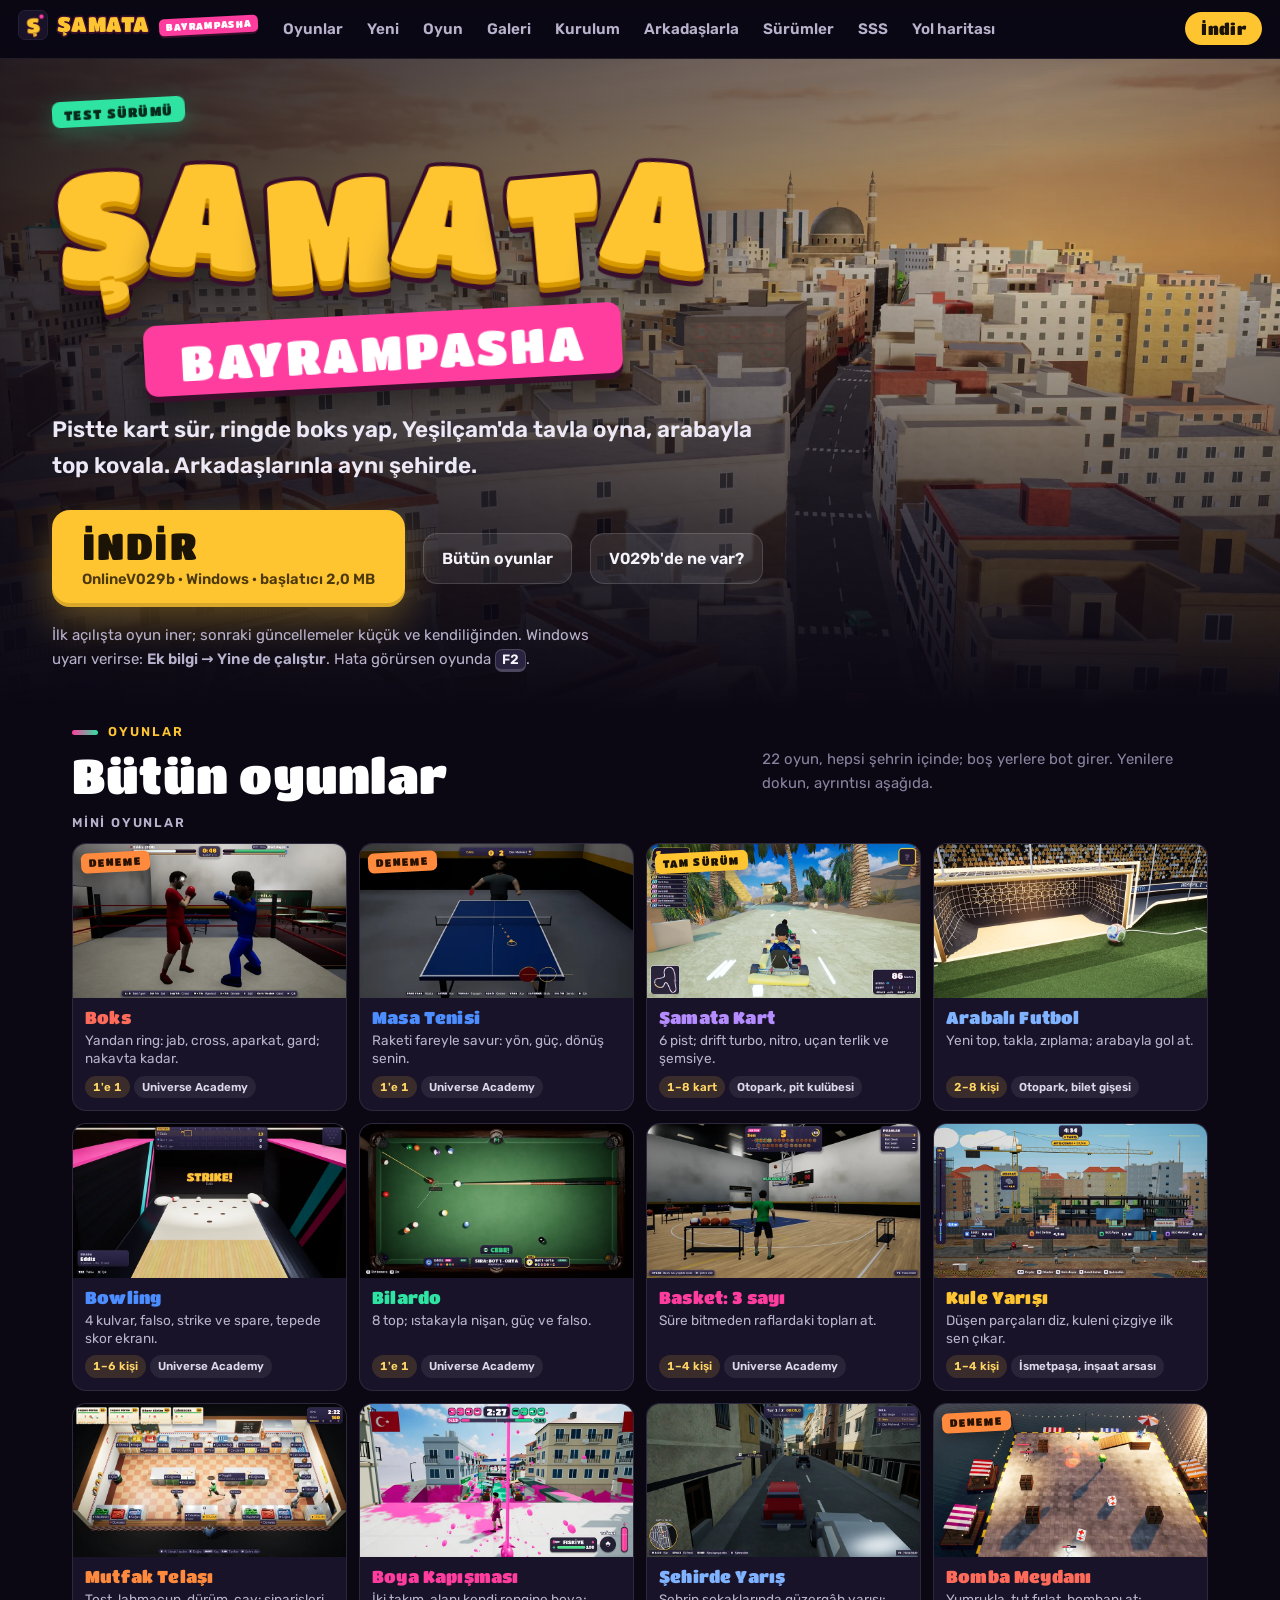
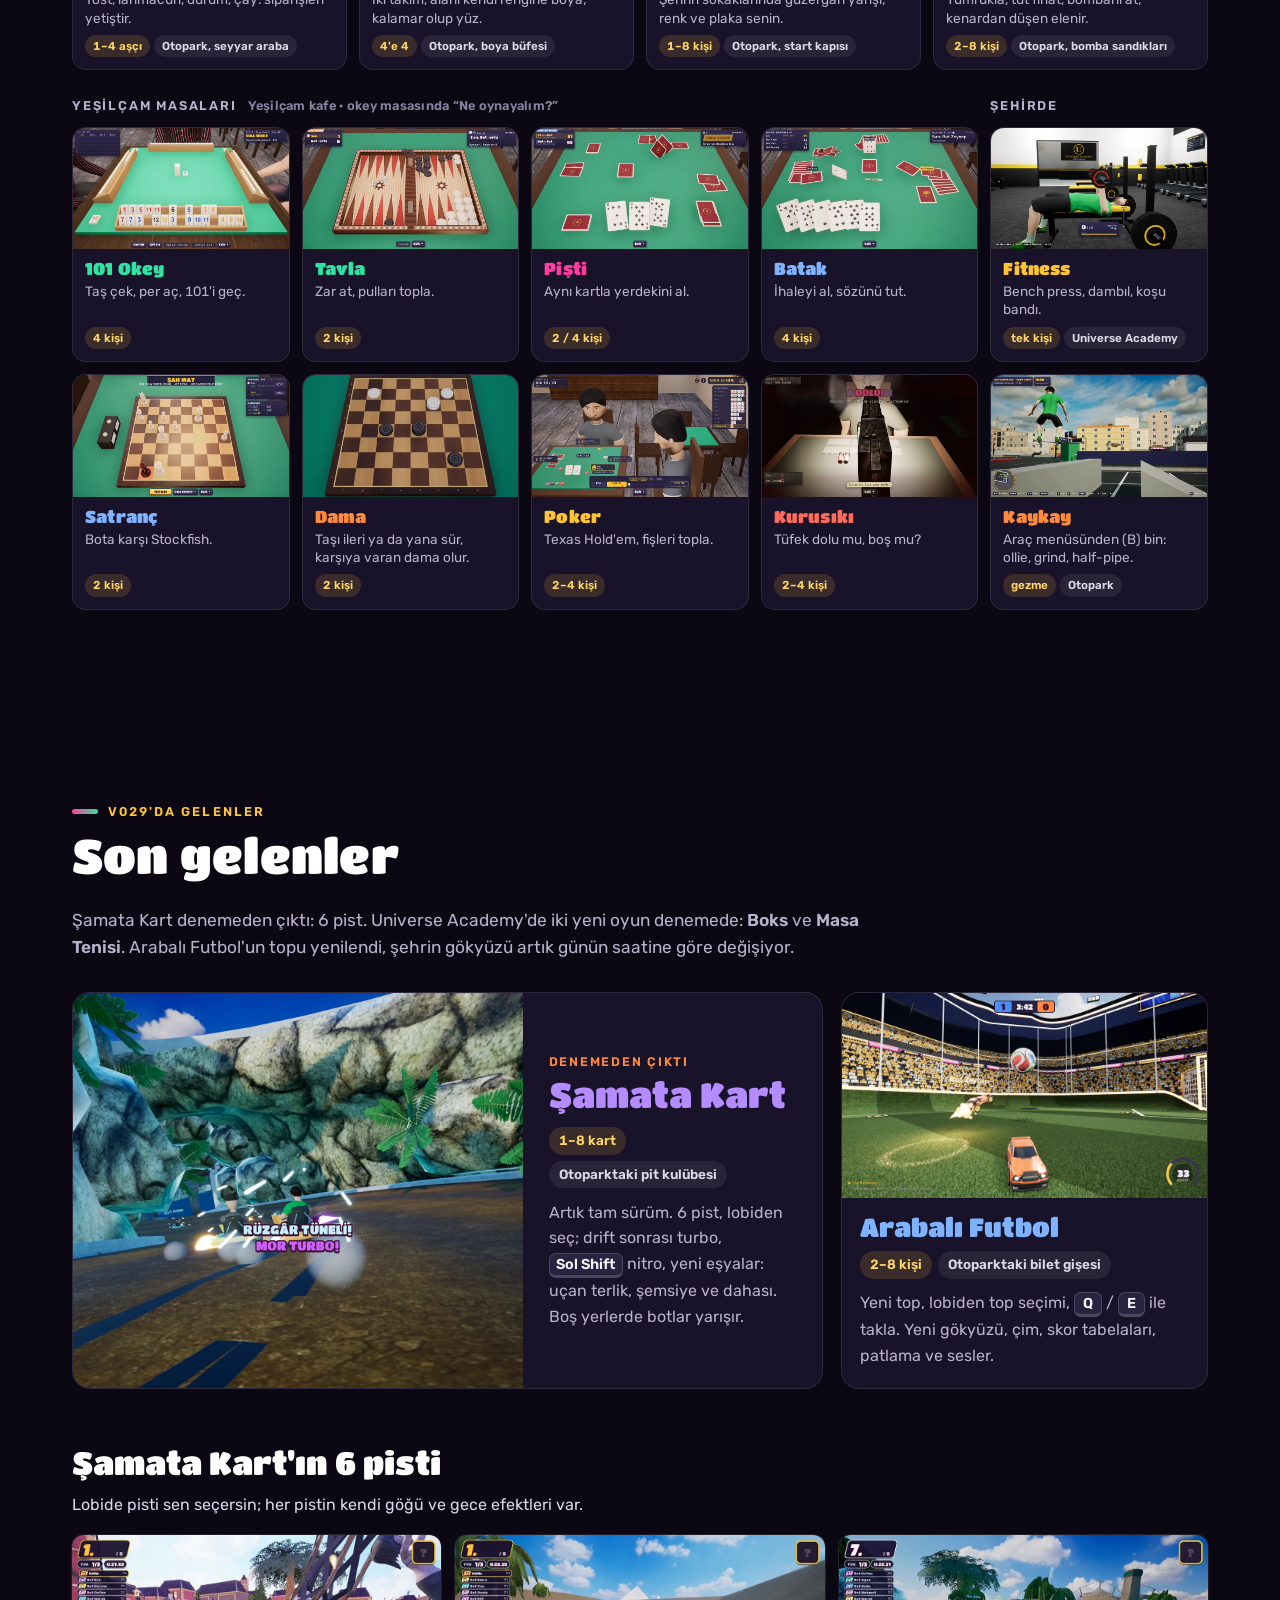
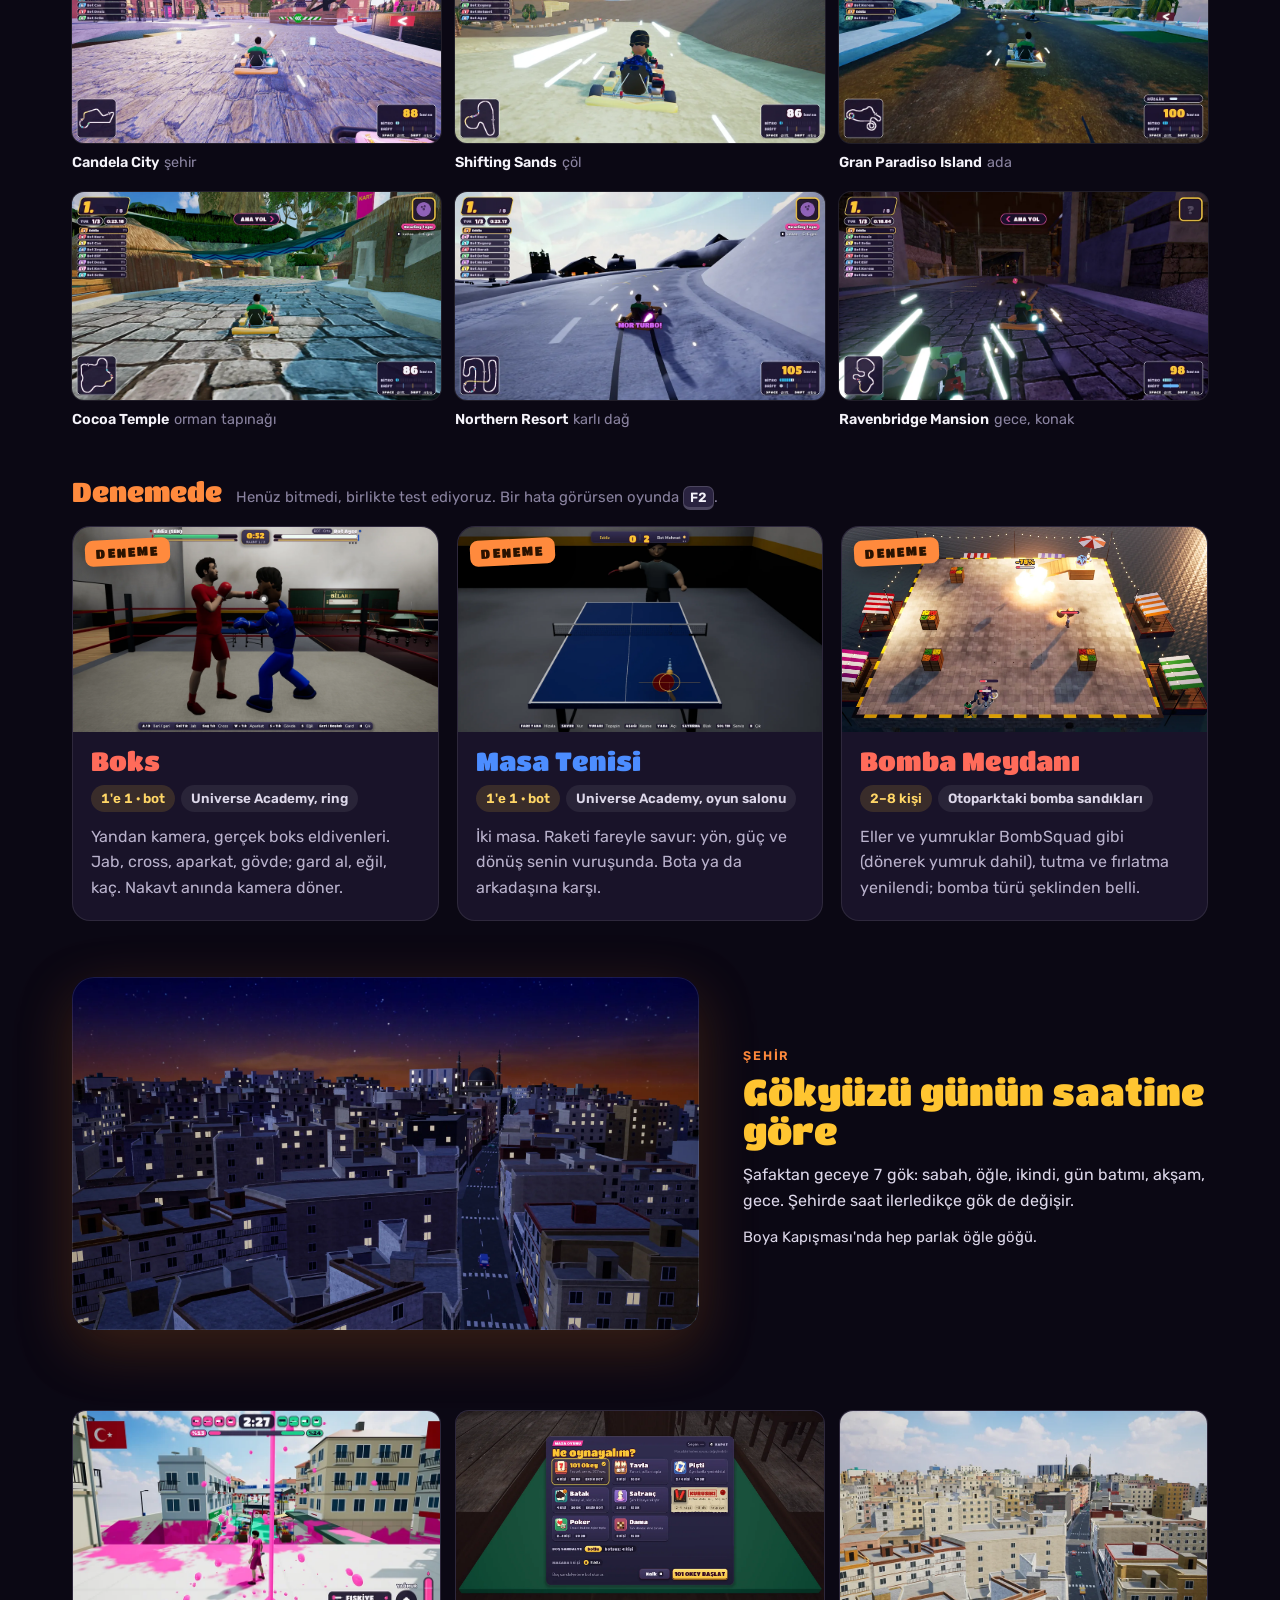
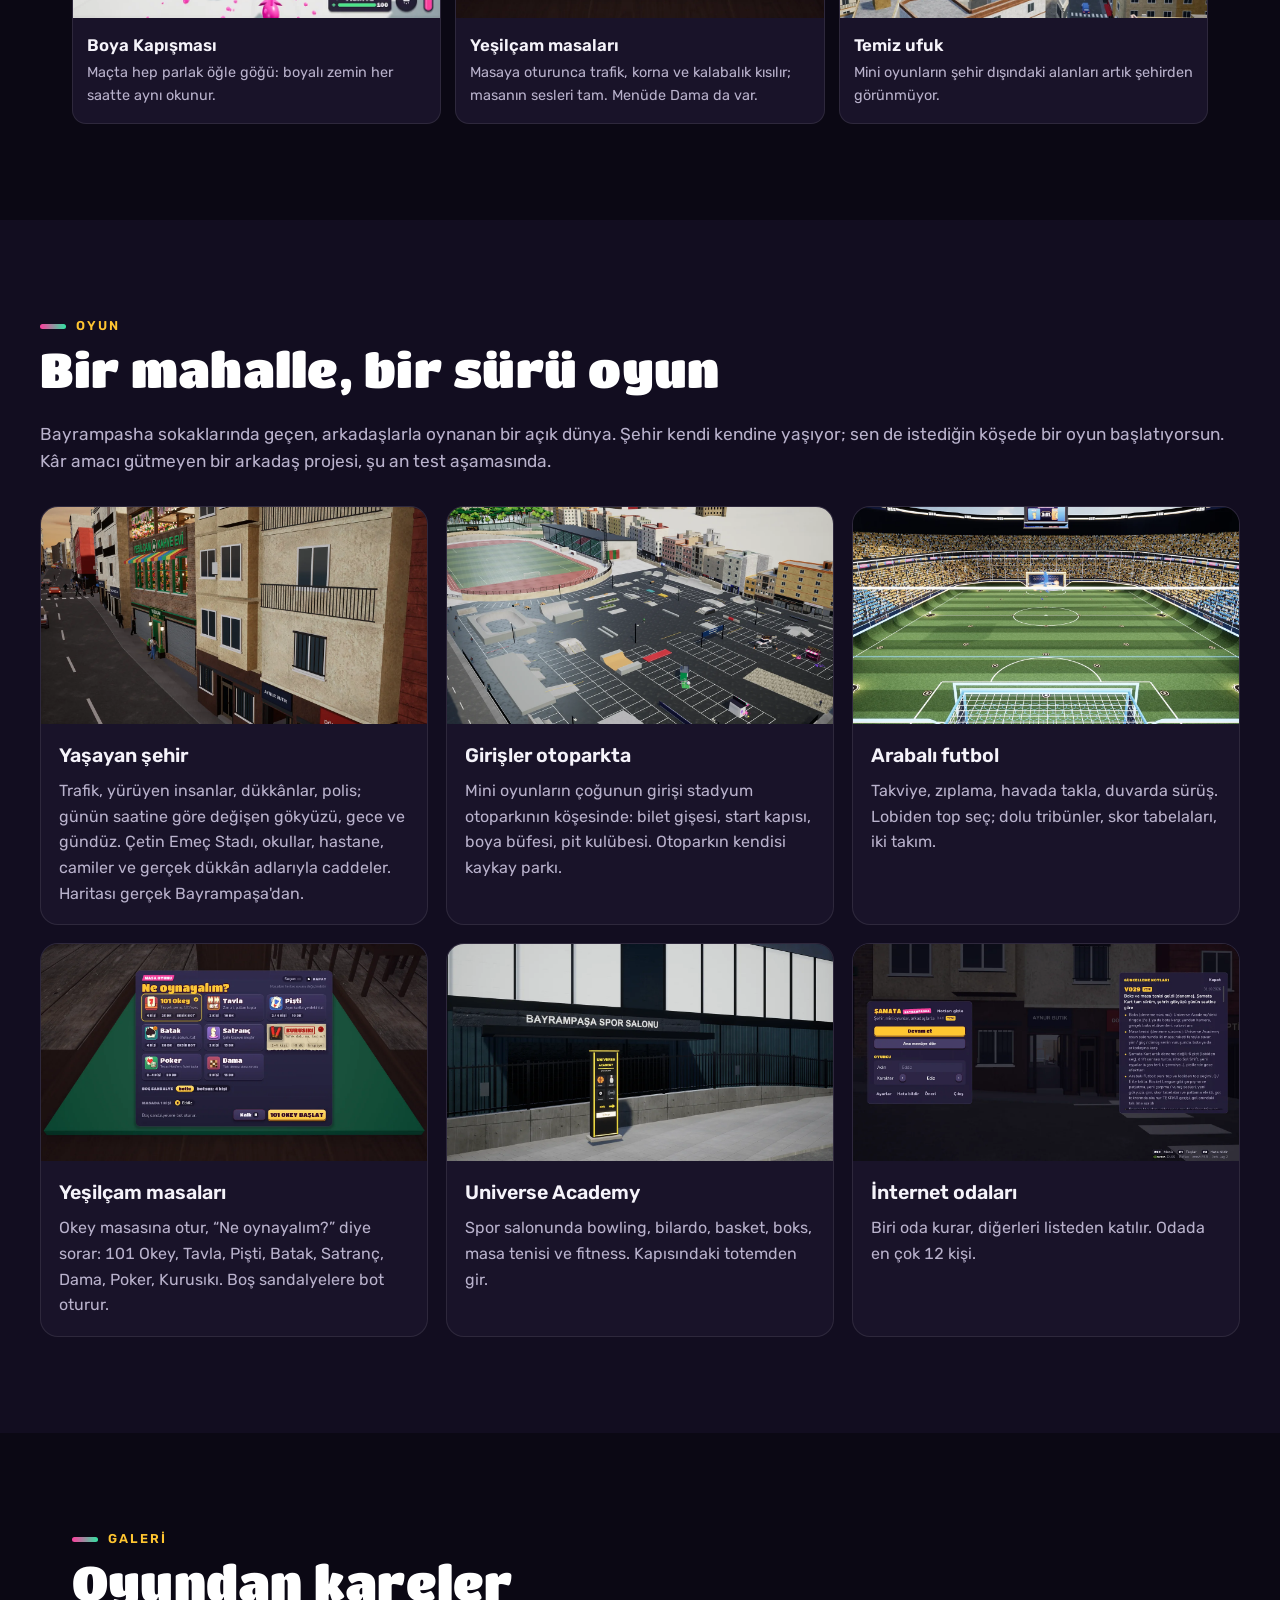
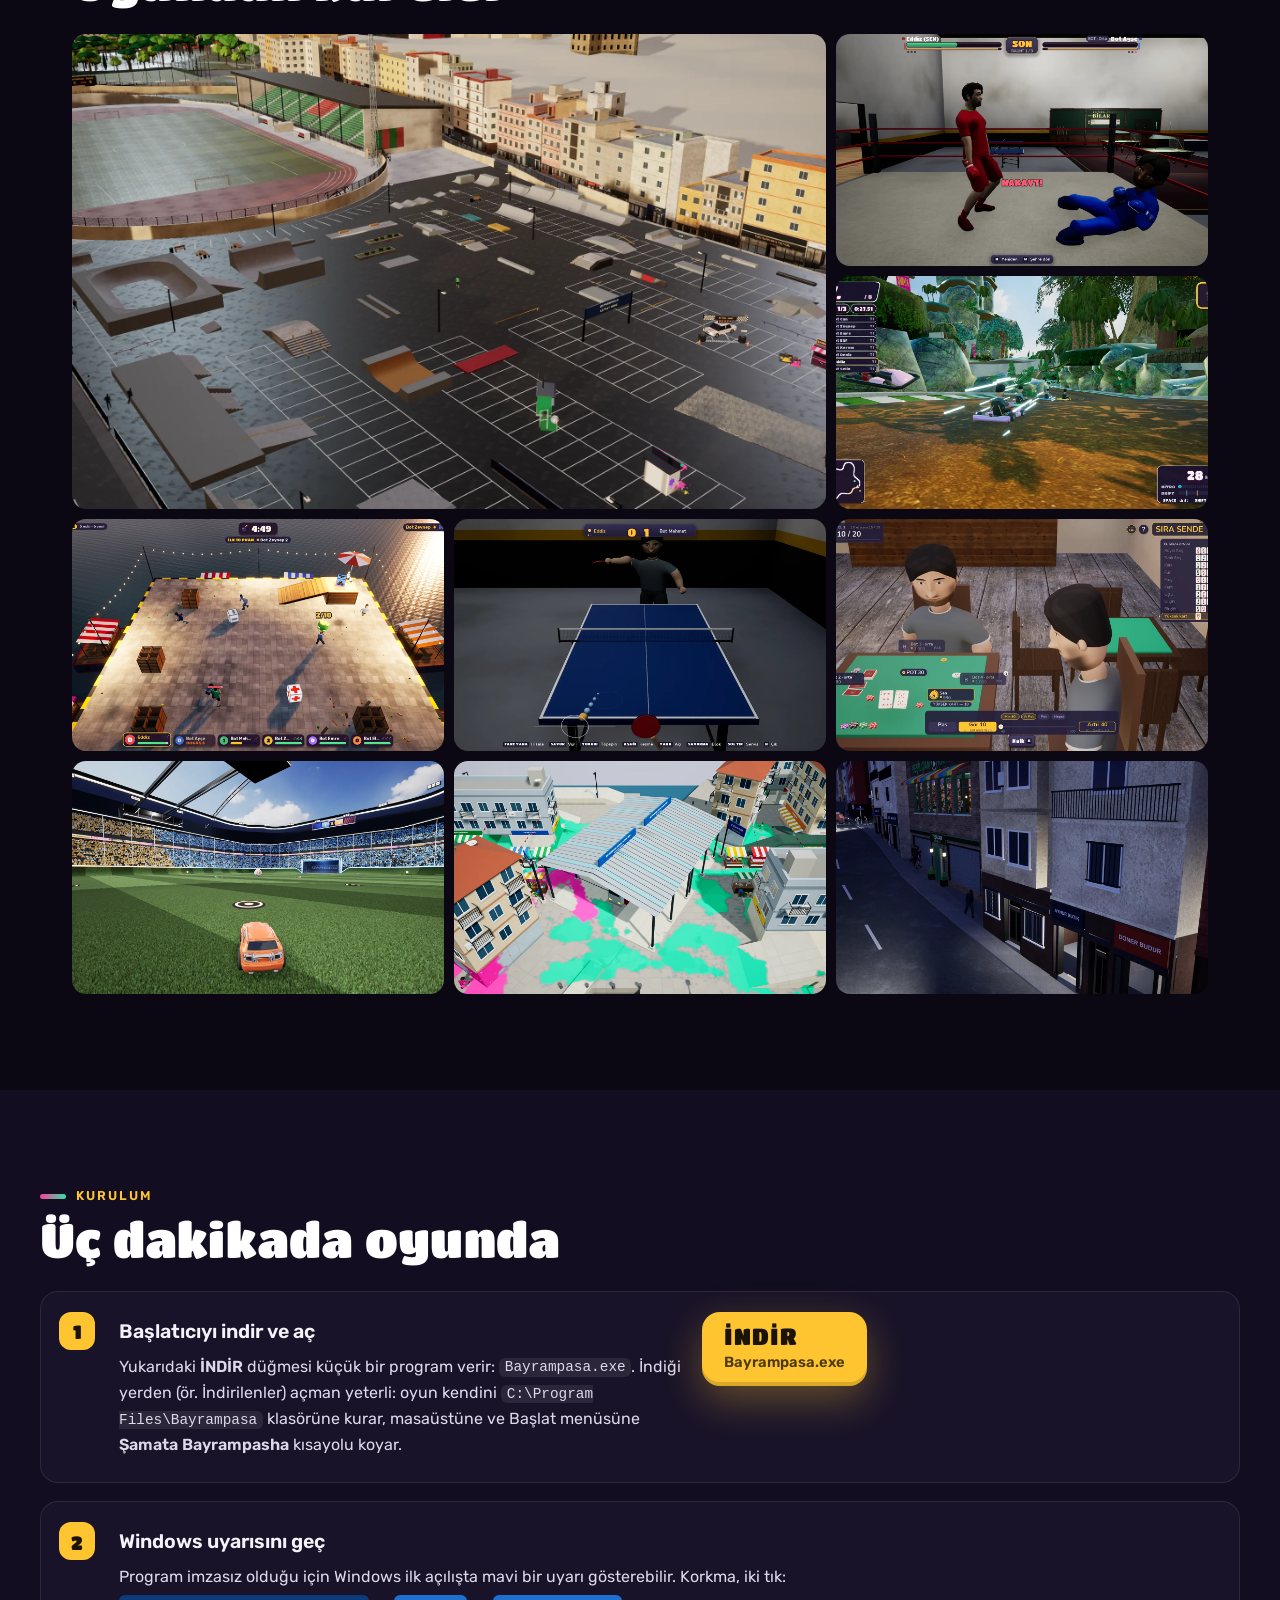
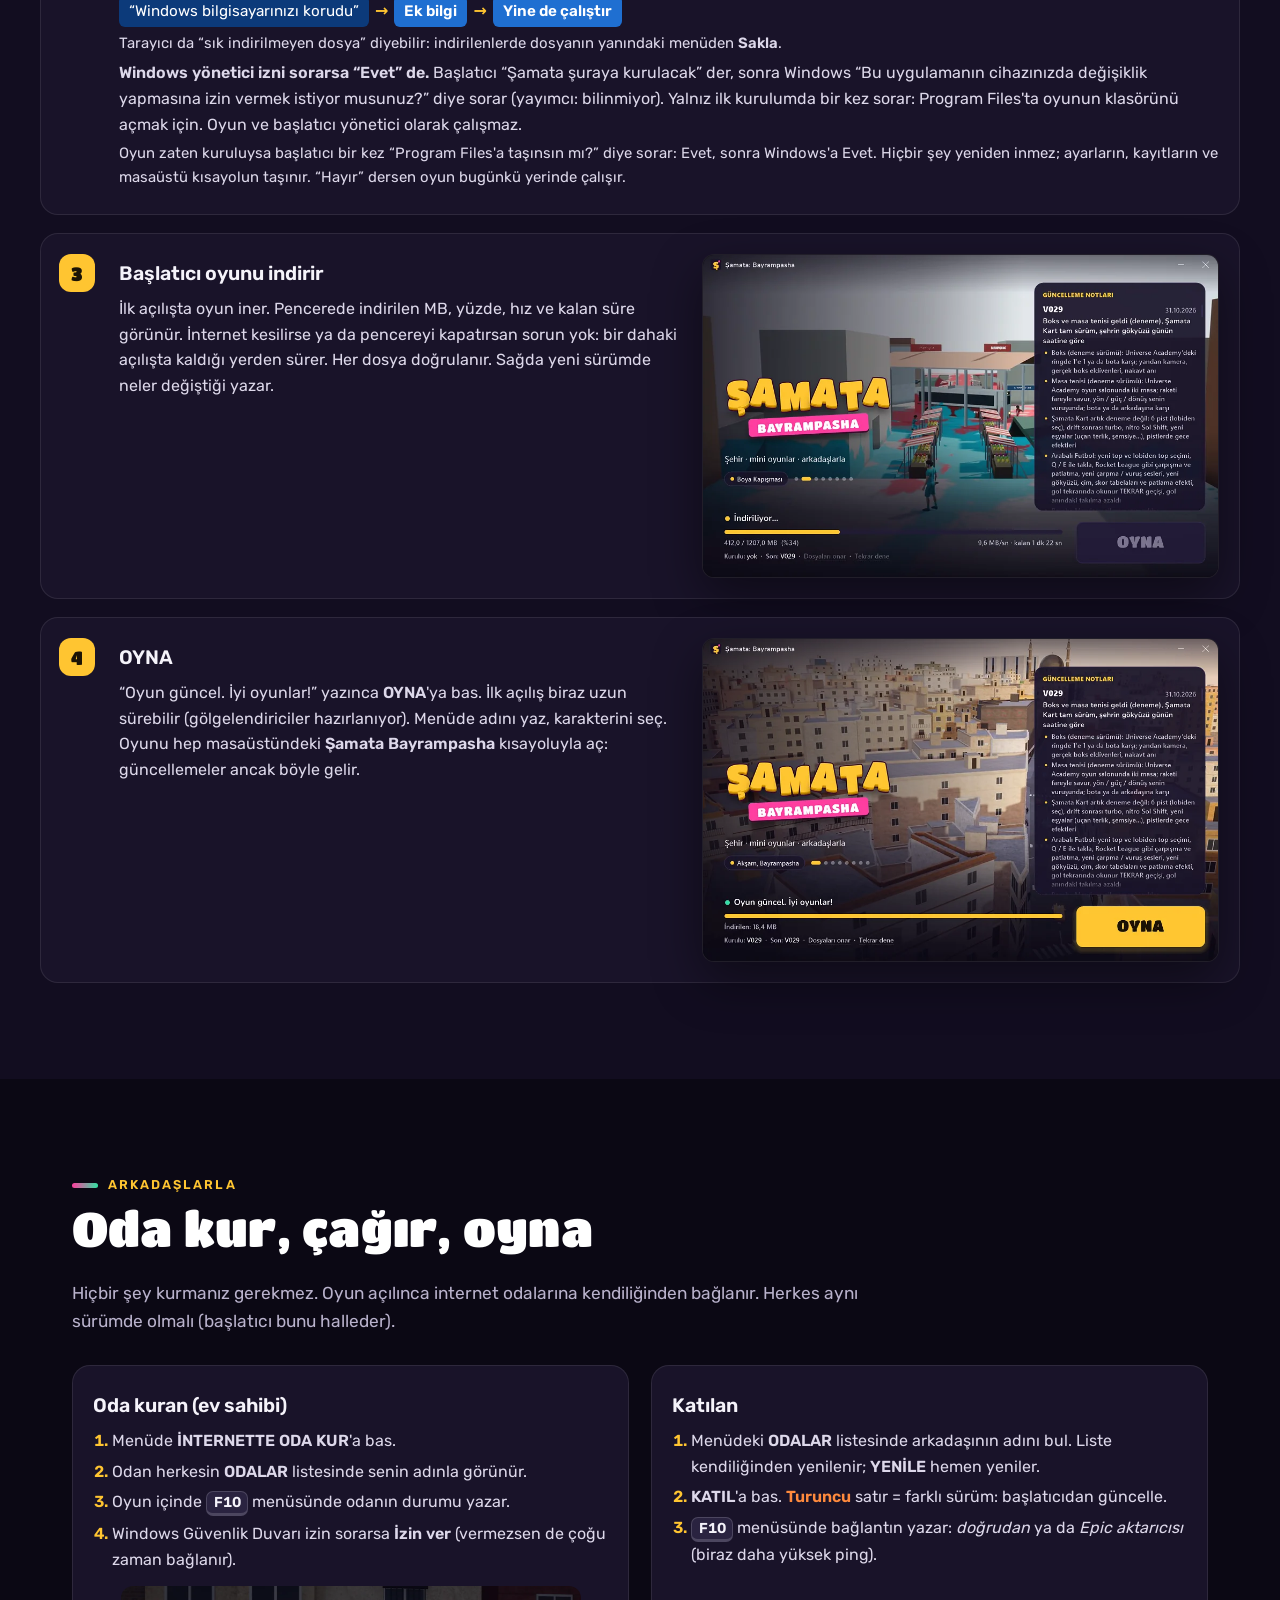
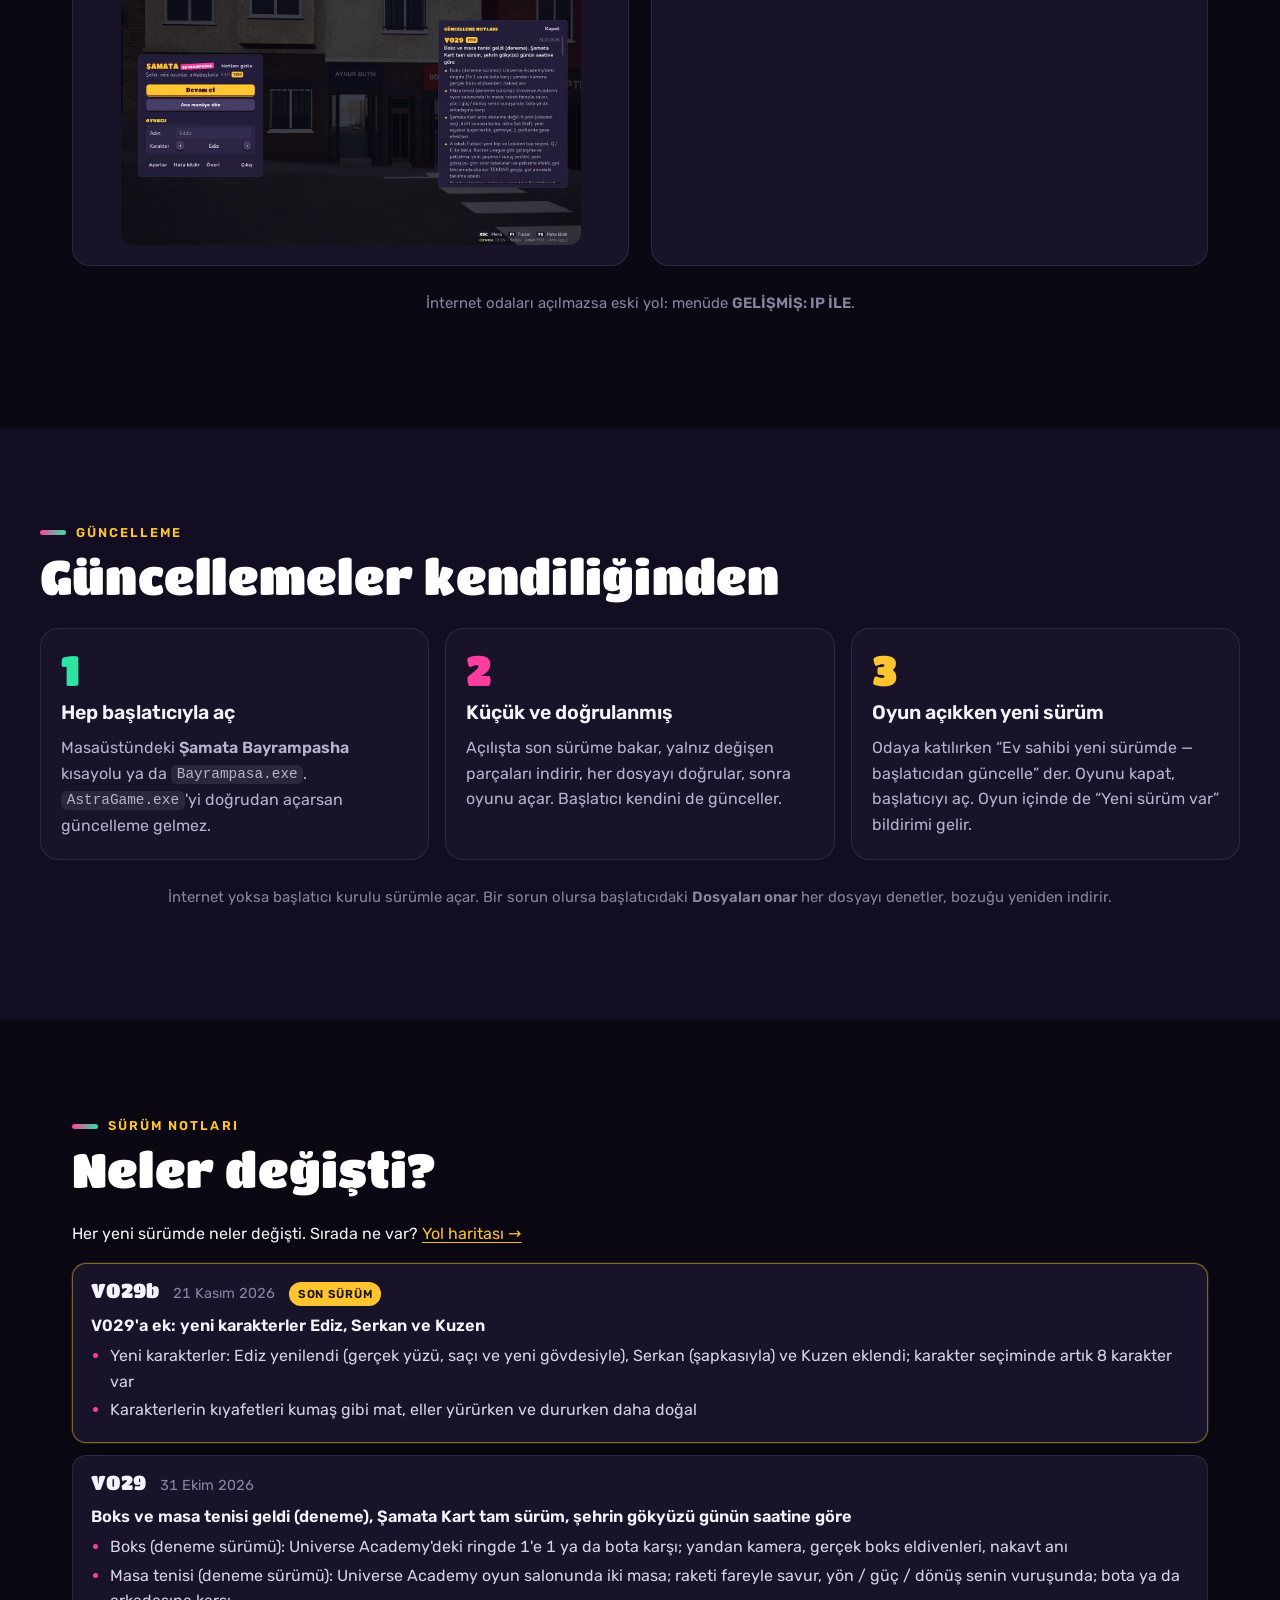
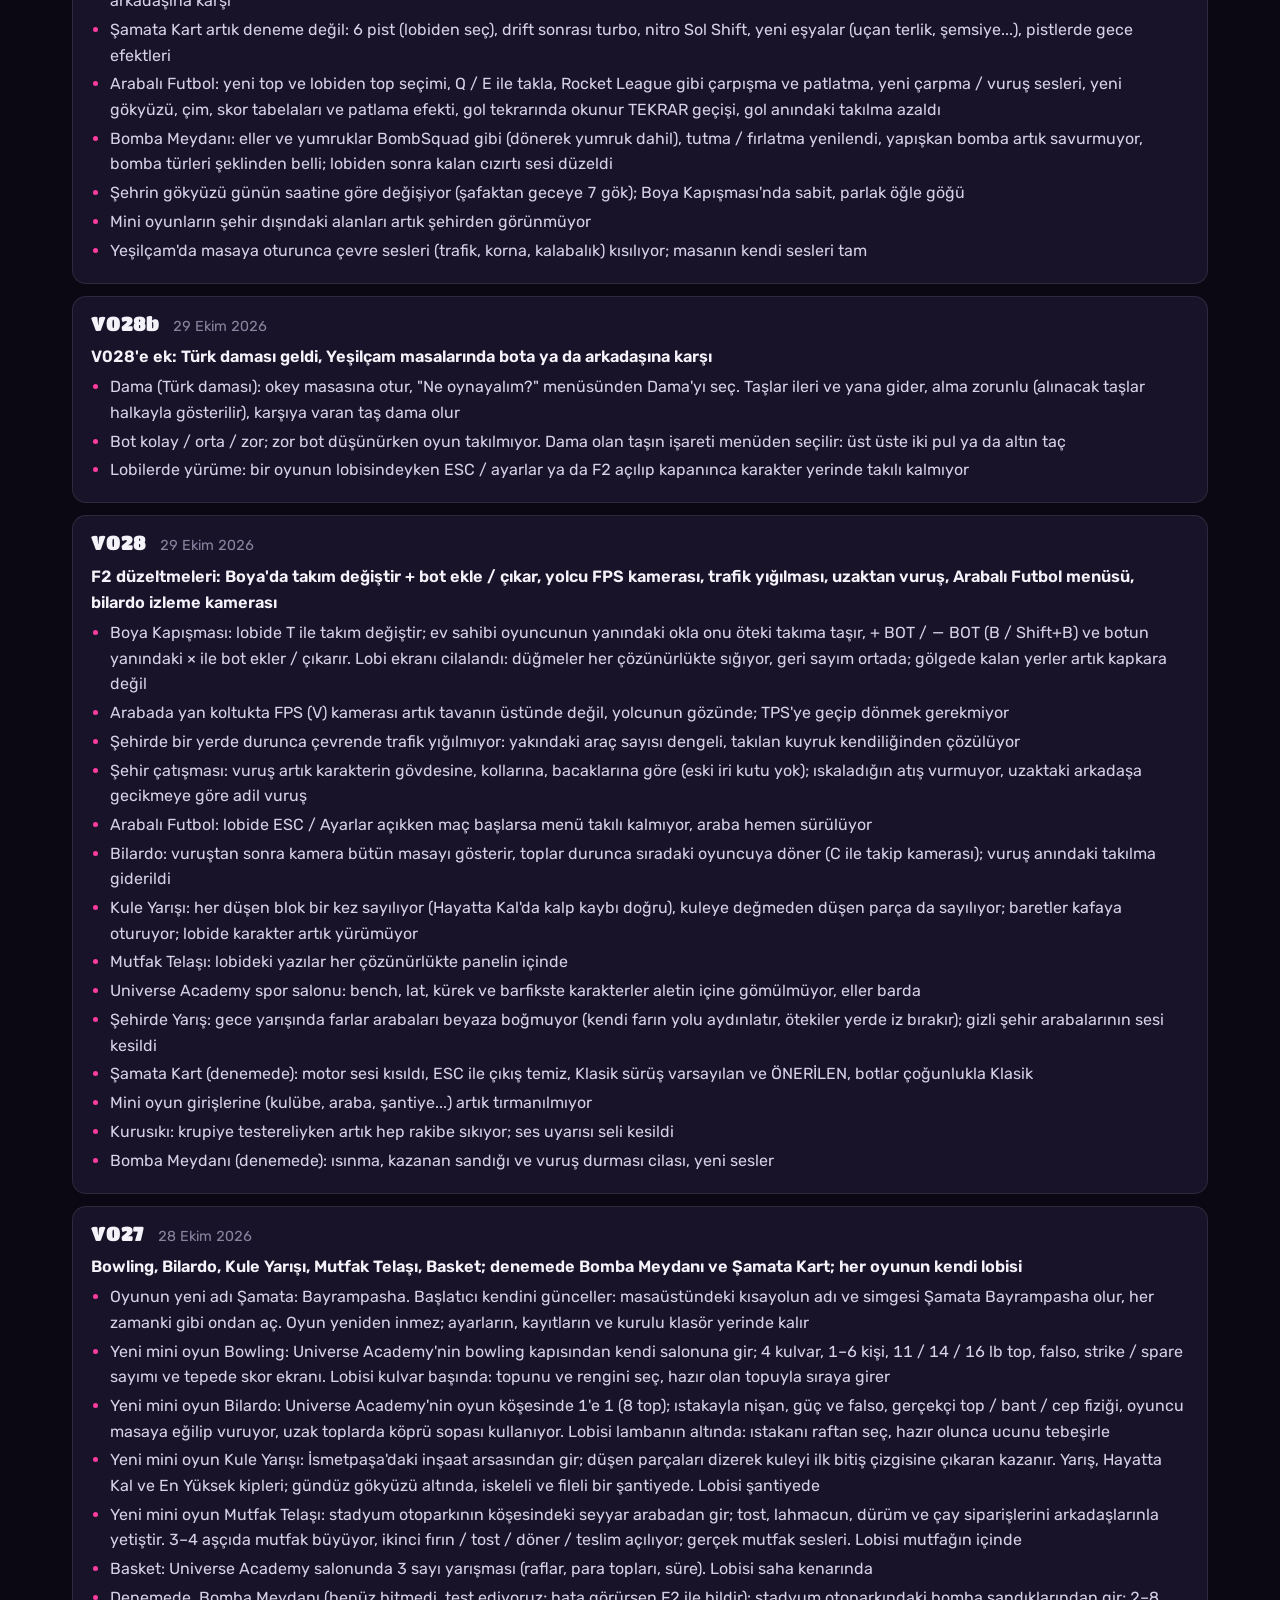
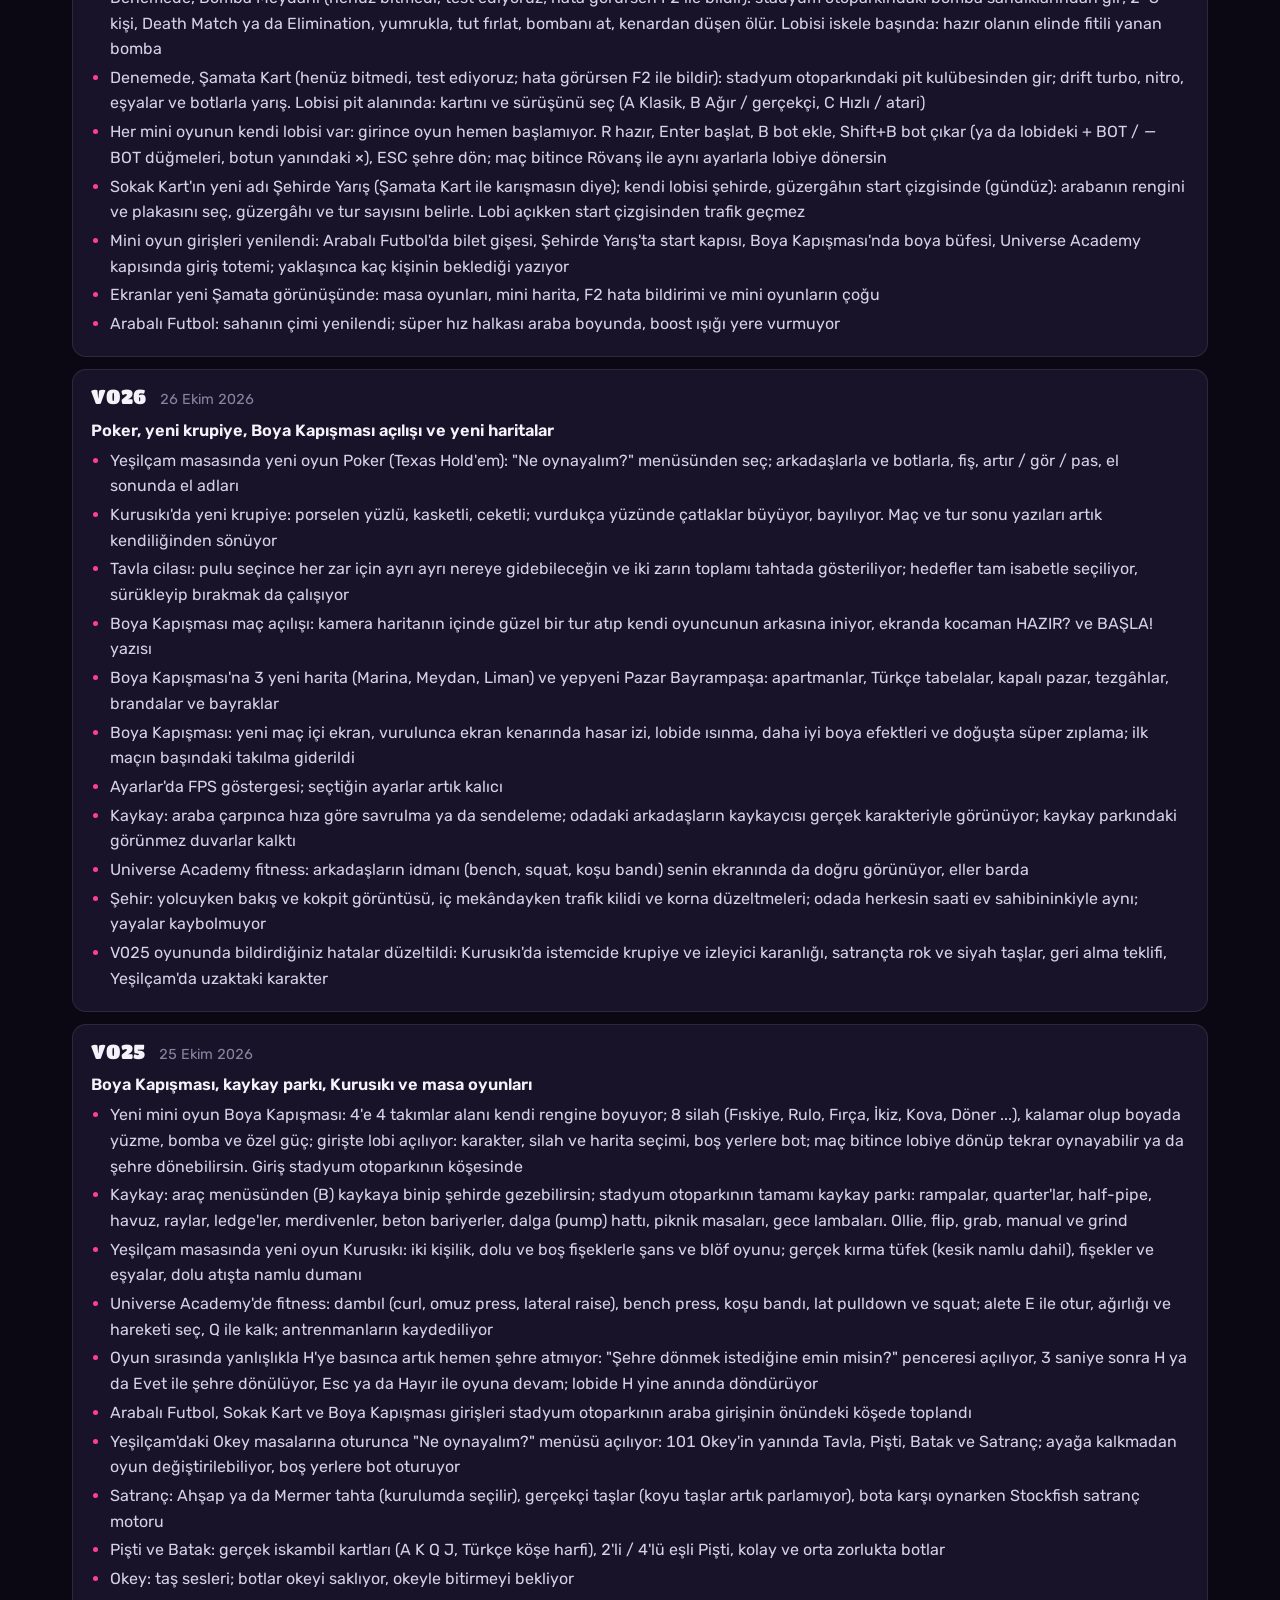
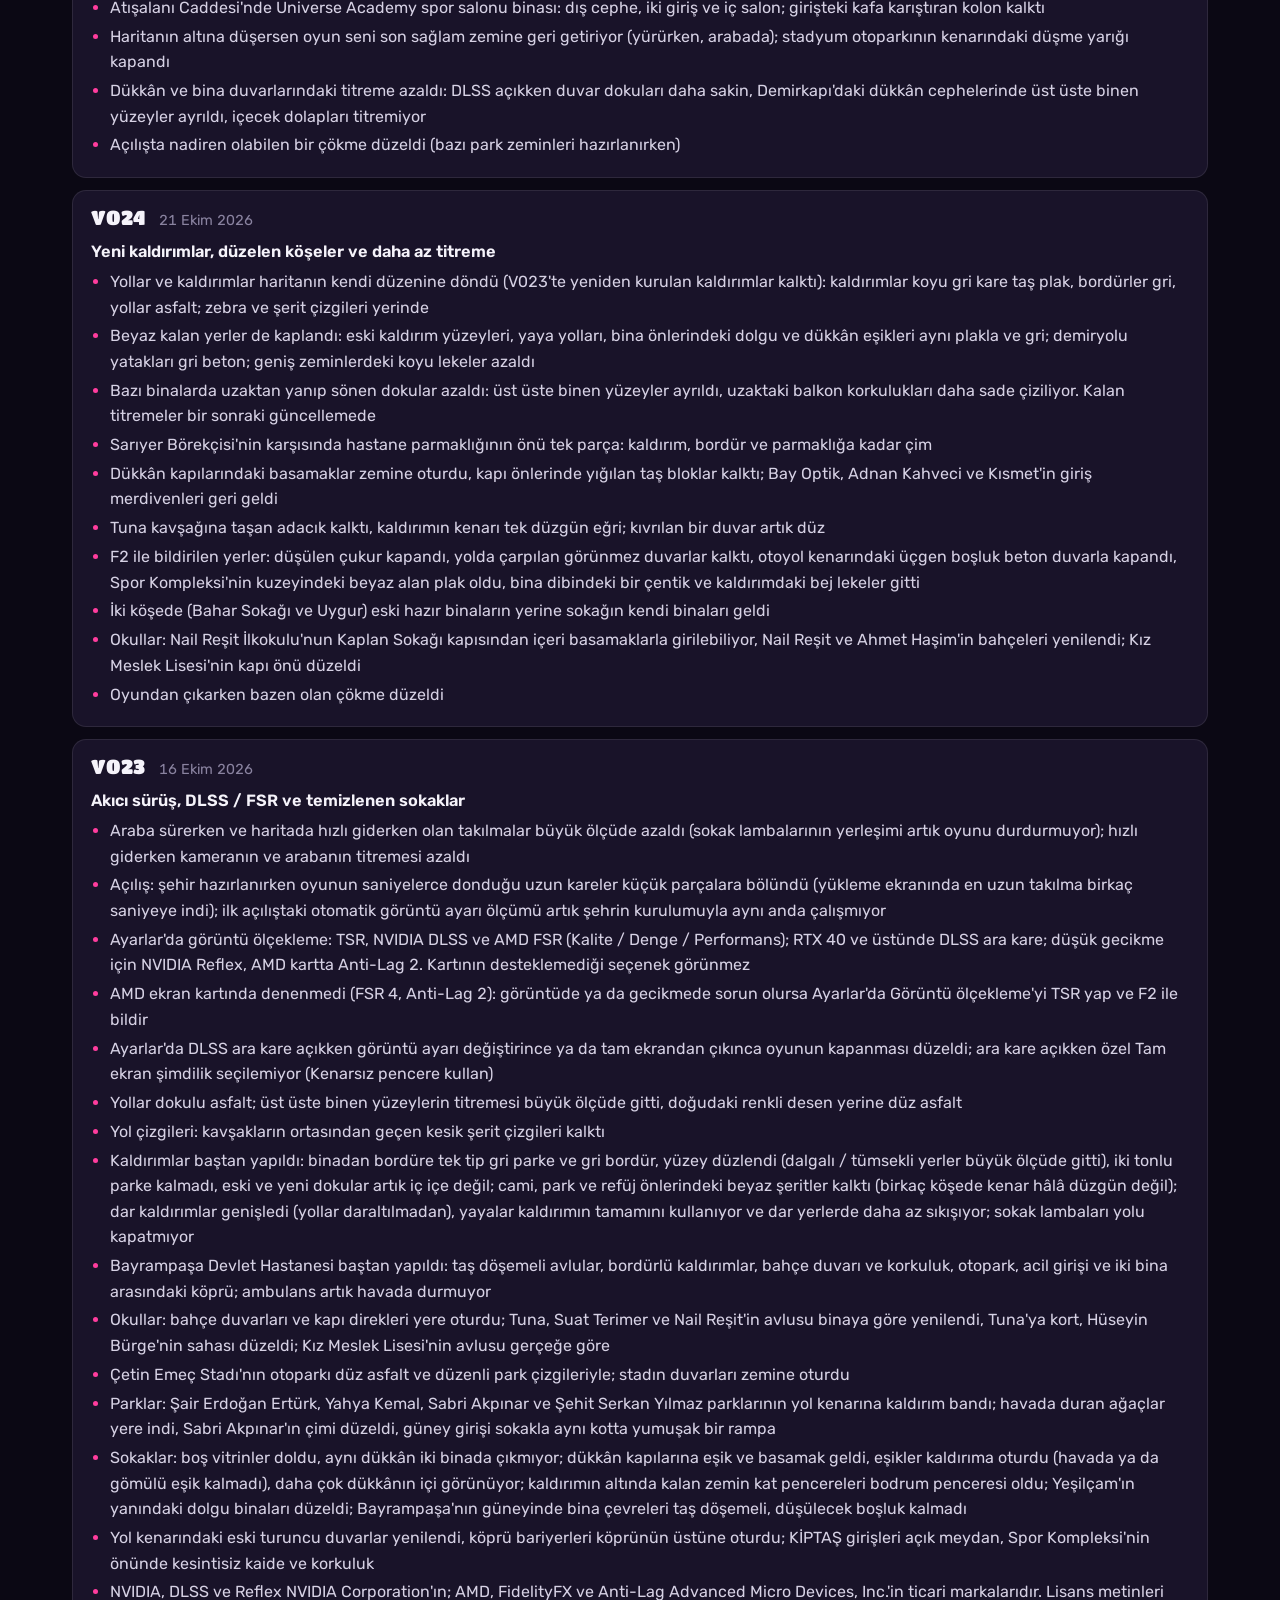
==== commit 0de54b3b: "Site: 2026-11-21 06:02" ====
--- a/site/index.html
+++ b/site/index.html
@@ -50,10 +50,10 @@
     <div class="kahraman-eylem">
       <a class="indir-dugme" id="indir" href="https://github.com/EddizEge/BayrampashaGame/releases/latest/download/Bayrampasa.exe">
         <span class="indir-ust">İNDİR</span>
-        <span class="indir-alt"><span data-surum>OnlineV029</span> · Windows · başlatıcı <span data-exe-boyut>2,0 MB</span></span>
+        <span class="indir-alt"><span data-surum>OnlineV029b</span> · Windows · başlatıcı <span data-exe-boyut>2,0 MB</span></span>
       </a>
       <a class="ikincil-dugme" href="#oyunlar">Bütün oyunlar</a>
-      <a class="ikincil-dugme" href="#surumler">V029'da ne var?</a>
+      <a class="ikincil-dugme" href="#surumler">V029b'de ne var?</a>
     </div>
     <p class="kahraman-not">İlk açılışta oyun iner; sonraki güncellemeler küçük ve kendiliğinden.
       Windows uyarı verirse: <b>Ek bilgi → Yine de çalıştır</b>. Hata görürsen oyunda <kbd>F2</kbd>.</p>
@@ -364,7 +364,9 @@
   <div id="surum-listesi" class="surum-listesi" aria-live="polite"></div>
   <p class="ince ortali" id="surum-kaynak">Liste GitHub'dan canlı okunur.</p>
   <script type="application/json" id="yedek-surumler">
-  [{"tag_name": "OnlineV029", "published_at": "2026-10-31T16:00:00Z",
+  [{"tag_name": "OnlineV029b", "published_at": "2026-11-21T03:02:00Z",
+    "body": "V029'a ek: yeni karakterler Ediz, Serkan ve Kuzen; karakter seçiminde artık 8 karakter var. Kıyafetler kumaş gibi mat, eller daha doğal."},
+   {"tag_name": "OnlineV029", "published_at": "2026-10-31T16:00:00Z",
     "body": "Boks ve masa tenisi geldi (deneme sürümü); Şamata Kart tam sürüm, 6 pist; Arabalı Futbol'da yeni top, takla, sesler ve gökyüzü; Bomba Meydanı'nda BombSquad gibi eller; şehrin gökyüzü günün saatine göre; Yeşilçam masalarında çevre sesi kısılıyor."},
    {"tag_name": "OnlineV028b", "published_at": "2026-10-29T15:30:00Z",
     "body": "V028'e ek: Türk daması geldi; Yeşilçam masalarında bota ya da arkadaşına karşı. Lobilerde ESC / F2 sonrası takılma bitti."},
@@ -452,7 +454,7 @@
   <div class="son-ic">
     <h2>Mahalle seni bekliyor</h2>
     <a class="indir-dugme" href="https://github.com/EddizEge/BayrampashaGame/releases/latest/download/Bayrampasa.exe">
-      <span class="indir-ust">İNDİR</span><span class="indir-alt"><span data-surum>OnlineV029</span> · ücretsiz</span></a>
+      <span class="indir-ust">İNDİR</span><span class="indir-alt"><span data-surum>OnlineV029b</span> · ücretsiz</span></a>
   </div>
 </section>
 </main>
